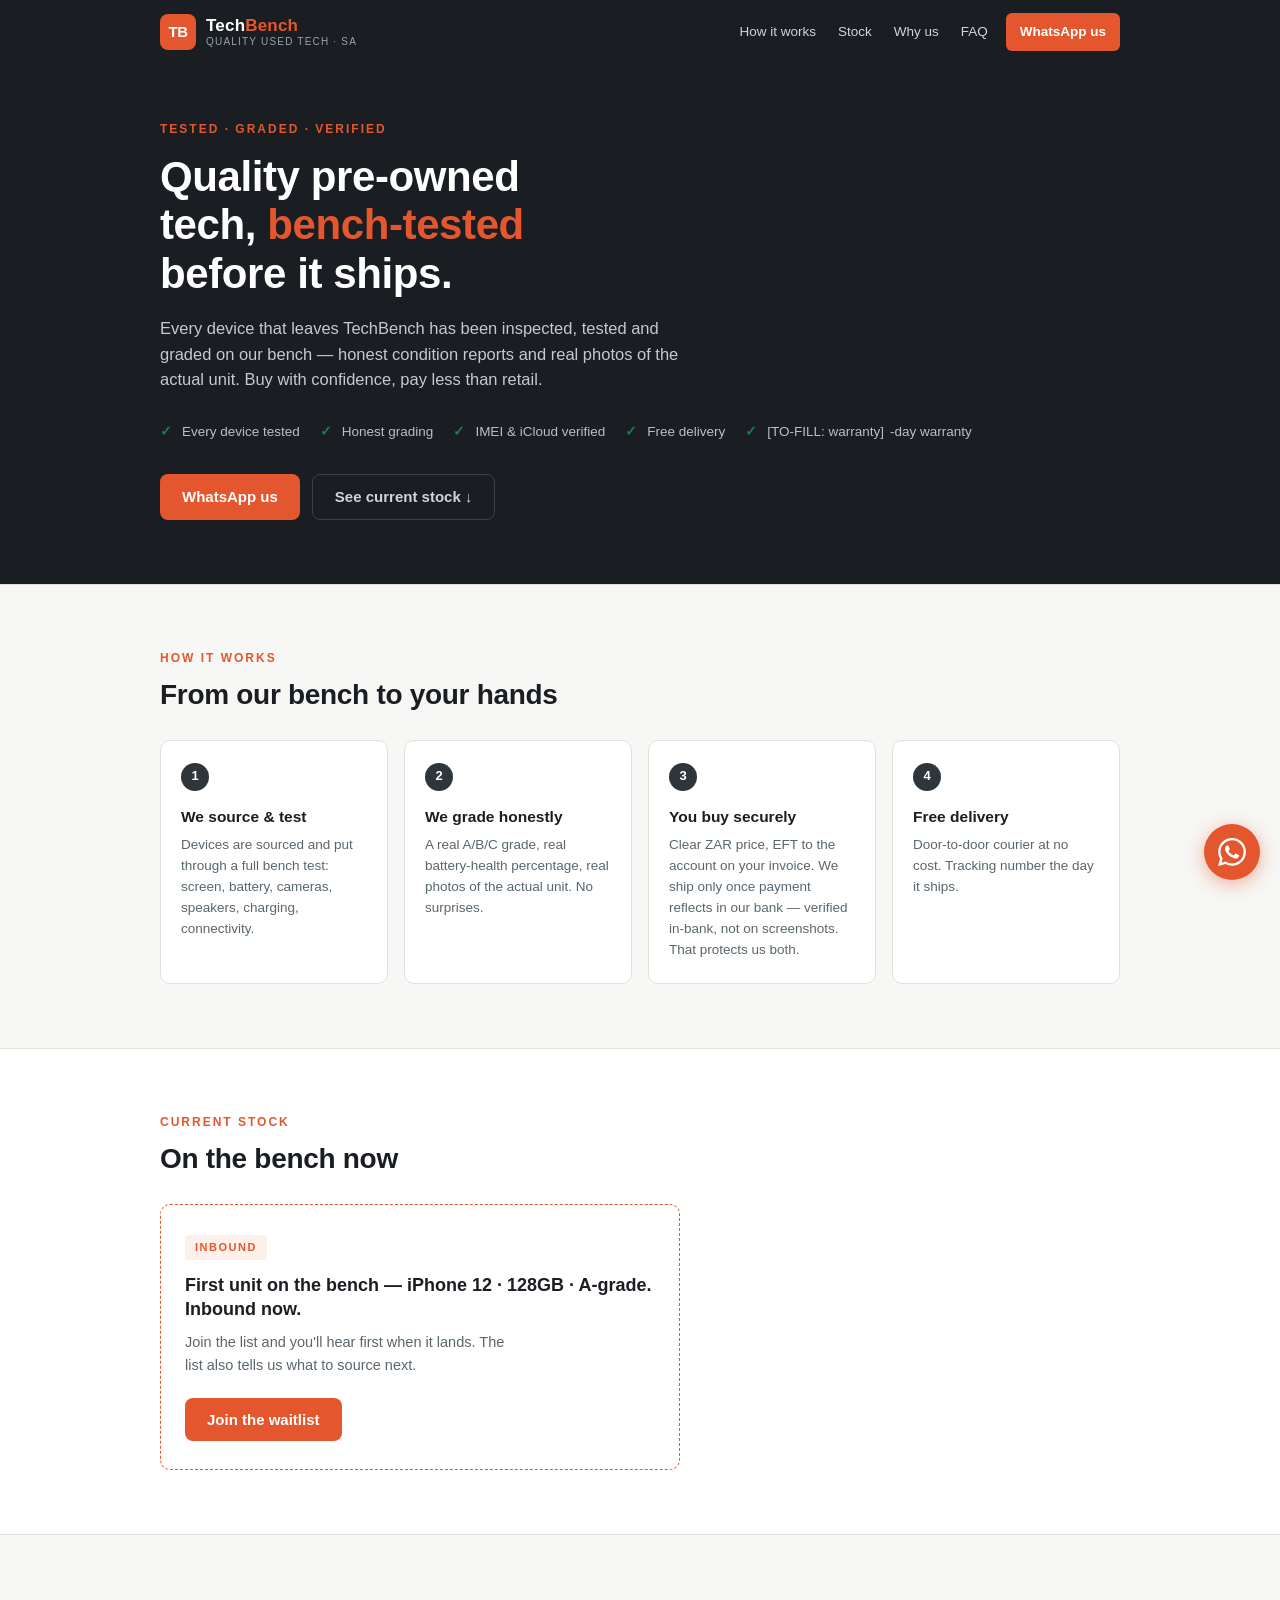
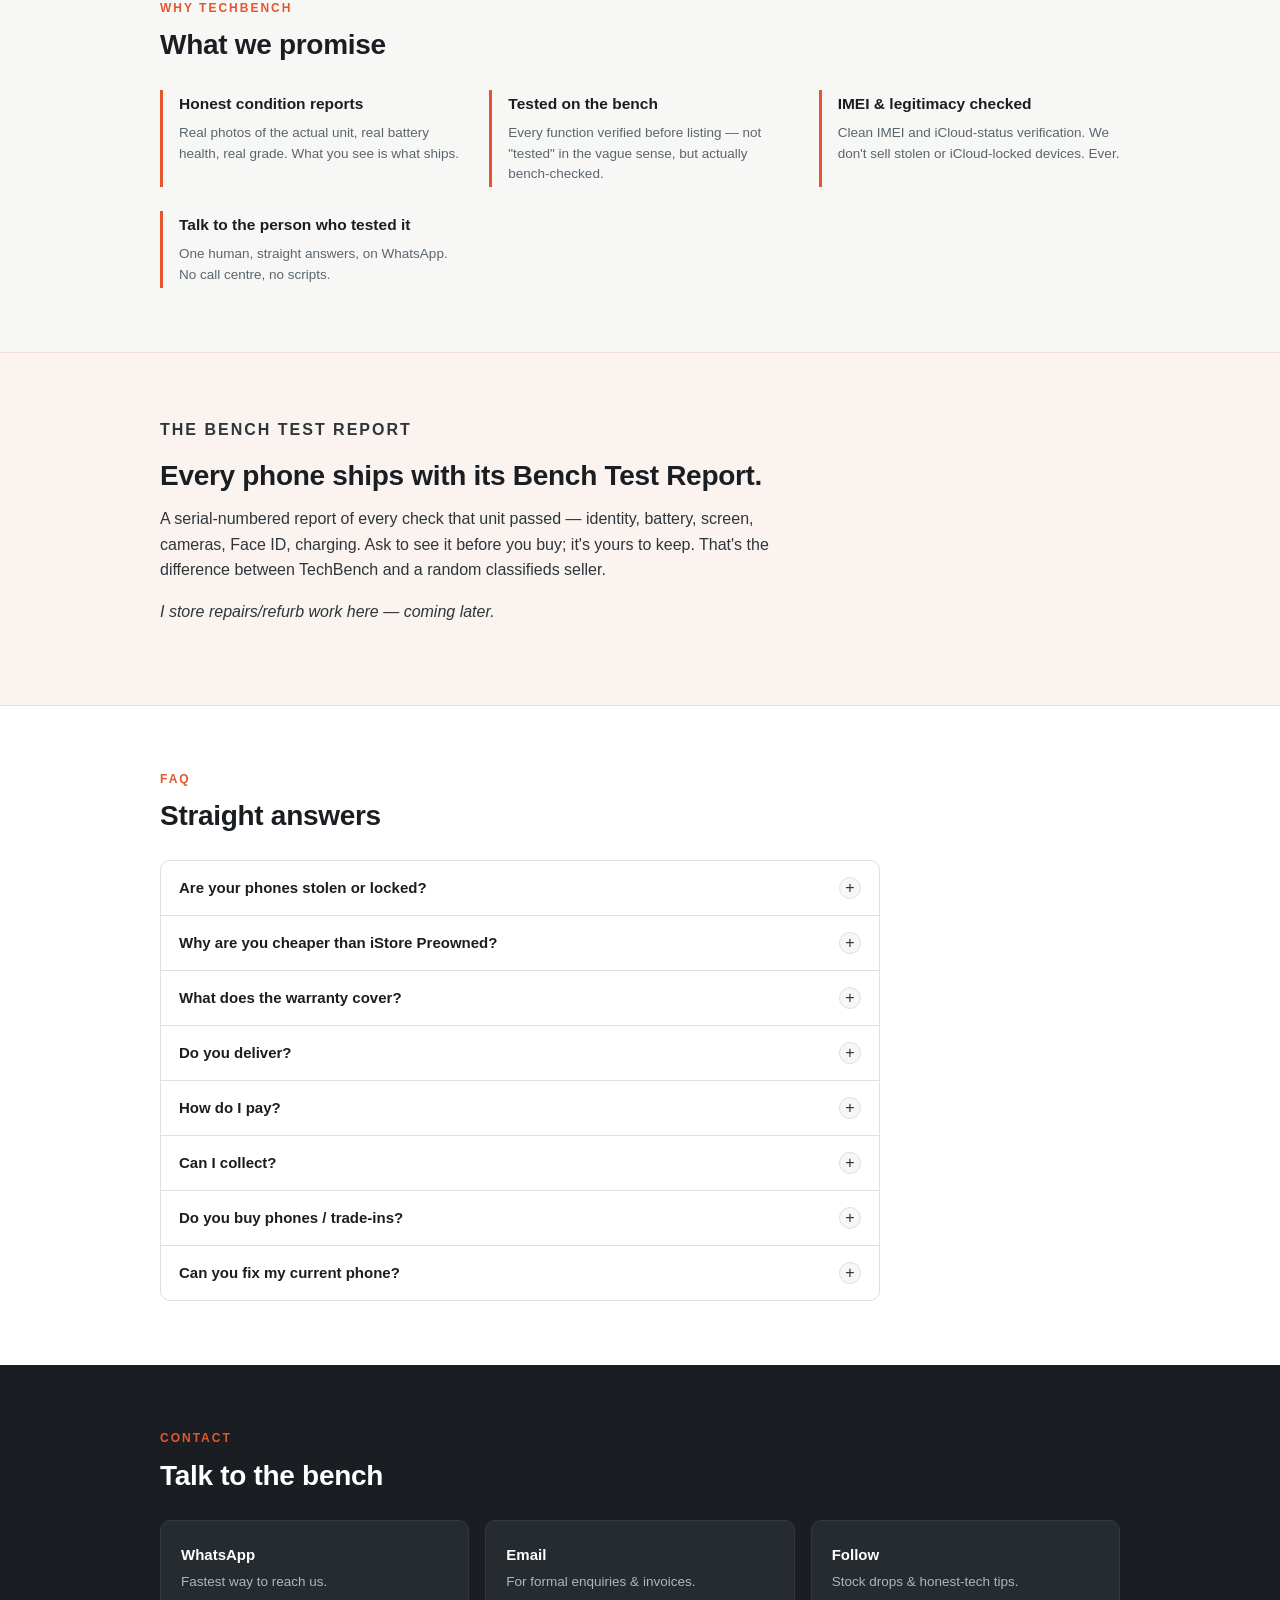
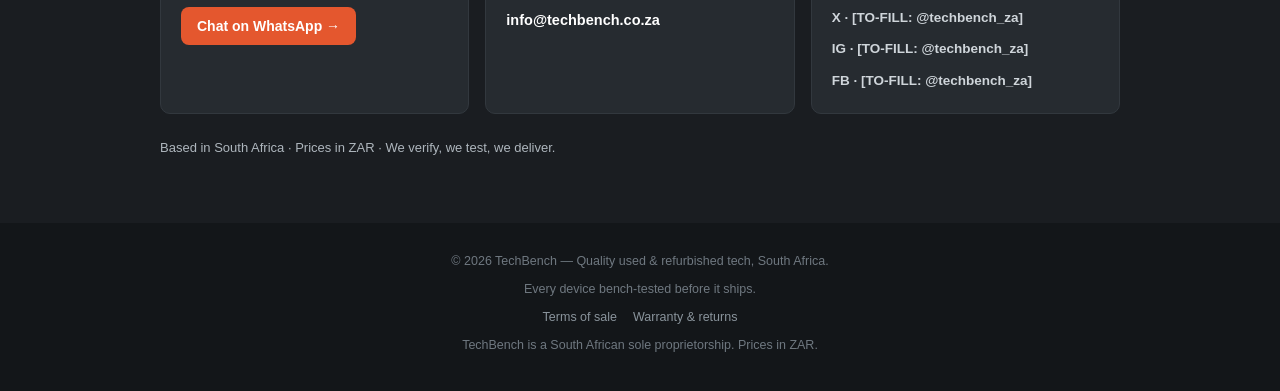
==== index.html @ 0d4fa2e6 "Supply-side source map: global research (eBay parts lots, Japan proxy, liquidation, SA local)" ====
<!DOCTYPE html>
<html lang="en-ZA">
<head>
<meta charset="UTF-8">
<meta name="viewport" content="width=device-width, initial-scale=1.0">
<title>TechBench — Quality used tech, bench-tested before it ships</title>
<meta name="description" content="TechBench sells quality pre-owned tech in South Africa. Every device is inspected, tested and graded on our bench — honest condition reports, real photos, free delivery, warranty.">
<meta name="theme-color" content="#1a1d21">

<!-- Open Graph -->
<meta property="og:type" content="website">
<meta property="og:title" content="TechBench — Quality used tech, bench-tested before it ships">
<meta property="og:description" content="Every device inspected, tested and graded on our bench. Honest condition reports, real photos, free delivery. South Africa · ZAR.">
<meta property="og:locale" content="en_ZA">
<meta property="og:site_name" content="TechBench">
<!-- Absolute og:url / og:image when domain is live — leave relative until then -->
<meta property="og:image" content="data:image/svg+xml,%3Csvg xmlns='http://www.w3.org/2000/svg' viewBox='0 0 128 128'%3E%3Crect width='128' height='128' rx='24' fill='%23e4572e'/%3E%3Ctext x='64' y='84' text-anchor='middle' font-family='system-ui,sans-serif' font-weight='800' font-size='64' fill='%23fff'%3ETB%3C/text%3E%3C/svg%3E">

<!-- Twitter -->
<meta name="twitter:card" content="summary">
<meta name="twitter:title" content="TechBench — Quality used tech, bench-tested before it ships">
<meta name="twitter:description" content="Every device inspected, tested and graded on our bench. Honest reports, real photos, free delivery. South Africa.">

<!-- Favicon: TB tile -->
<link rel="icon" href="data:image/svg+xml,%3Csvg xmlns='http://www.w3.org/2000/svg' viewBox='0 0 64 64'%3E%3Crect width='64' height='64' rx='12' fill='%23e4572e'/%3E%3Ctext x='32' y='42' text-anchor='middle' font-family='system-ui,sans-serif' font-weight='800' font-size='28' fill='%23fff'%3ETB%3C/text%3E%3C/svg%3E">

<script type="application/ld+json">
{
  "@context": "https://schema.org",
  "@type": "Store",
  "name": "TechBench",
  "description": "Quality used tech, bench-tested before it ships. South Africa.",
  "email": "info@techbench.co.za",
  "priceRange": "ZAR",
  "currenciesAccepted": "ZAR",
  "paymentAccepted": "EFT",
  "address": {
    "@type": "PostalAddress",
    "addressCountry": "ZA"
  },
  "areaServed": {
    "@type": "Country",
    "name": "South Africa"
  }
}
</script>

<style>
  :root {
    --ink: #1a1d21;
    --paper: #f7f7f5;
    --bench: #e4572e;
    --bench-dark: #c7441f;
    --steel: #2e353b;
    --steel-light: #5a666e;
    --line: #e2e0da;
    --ok: #1e7d46;
    --ink-deep: #131619;
    --surface: #ffffff;
    --header-h: 64px;
  }

  *, *::before, *::after { box-sizing: border-box; margin: 0; padding: 0; }

  html {
    scroll-behavior: smooth;
    scroll-padding-top: calc(var(--header-h) + 12px);
  }

  @media (prefers-reduced-motion: reduce) {
    html { scroll-behavior: auto; }
    *, *::before, *::after {
      animation-duration: 0.01ms !important;
      animation-iteration-count: 1 !important;
      transition-duration: 0.01ms !important;
    }
  }

  body {
    font-family: -apple-system, BlinkMacSystemFont, "Segoe UI", Roboto, Helvetica, Arial, sans-serif;
    background: var(--paper);
    color: var(--ink);
    line-height: 1.6;
    font-size: 16px;
    -webkit-font-smoothing: antialiased;
  }

  img { max-width: 100%; display: block; }
  a { color: var(--bench-dark); }
  a:hover { color: var(--bench); }
  :focus-visible {
    outline: 2px solid var(--bench);
    outline-offset: 3px;
  }

  .wrap {
    max-width: 1000px;
    margin: 0 auto;
    padding: 0 20px;
  }

  /* —— Header —— */
  .site-header {
    background: var(--ink);
    color: #fff;
    position: sticky;
    top: 0;
    z-index: 100;
    transition: box-shadow 0.2s ease;
  }
  .site-header.is-scrolled {
    box-shadow: 0 2px 16px rgba(0, 0, 0, 0.35);
  }
  .header-inner {
    display: flex;
    align-items: center;
    justify-content: space-between;
    min-height: var(--header-h);
    gap: 16px;
  }
  .brand {
    display: flex;
    align-items: center;
    gap: 10px;
    text-decoration: none;
    color: #fff;
    flex-shrink: 0;
  }
  .logo {
    width: 36px;
    height: 36px;
    border-radius: 8px;
    background: var(--bench);
    display: flex;
    align-items: center;
    justify-content: center;
    font-weight: 800;
    font-size: 15px;
    color: #fff;
    letter-spacing: -0.5px;
  }
  .brand-text {
    display: flex;
    flex-direction: column;
    line-height: 1.15;
  }
  .brand-name {
    font-size: 17px;
    font-weight: 700;
    letter-spacing: 0.2px;
  }
  .brand-name span { color: var(--bench); }
  .brand-tag {
    font-size: 10px;
    color: #9aa3ab;
    font-weight: 500;
    letter-spacing: 1.2px;
    text-transform: uppercase;
  }

  .nav {
    display: flex;
    align-items: center;
    gap: 6px;
  }
  .nav a {
    color: #cfd5da;
    text-decoration: none;
    font-size: 13.5px;
    font-weight: 500;
    padding: 6px 8px;
  }
  .nav a:hover { color: #fff; }
  .nav .nav-cta {
    background: var(--bench);
    color: #fff !important;
    padding: 8px 14px;
    border-radius: 6px;
    font-weight: 700;
    margin-left: 4px;
  }
  .nav .nav-cta:hover { background: var(--bench-dark); }

  .nav-toggle {
    display: none;
    background: transparent;
    border: 1px solid #3a4249;
    color: #fff;
    width: 40px;
    height: 40px;
    border-radius: 6px;
    cursor: pointer;
    align-items: center;
    justify-content: center;
  }
  .nav-toggle svg { width: 20px; height: 20px; }

  @media (max-width: 720px) {
    .nav-toggle { display: inline-flex; }
    .nav {
      display: none;
      position: absolute;
      top: 100%;
      left: 0;
      right: 0;
      background: var(--ink);
      flex-direction: column;
      align-items: stretch;
      padding: 8px 20px 16px;
      border-top: 1px solid #2a3036;
      gap: 2px;
      box-shadow: 0 12px 24px rgba(0,0,0,0.3);
    }
    .nav.is-open { display: flex; }
    .nav a {
      padding: 12px 10px;
      font-size: 15px;
      border-radius: 6px;
    }
    .nav .nav-cta {
      margin: 6px 0 0;
      text-align: center;
    }
    .brand-tag { display: none; }
  }

  /* —— Shared —— */
  .kicker {
    color: var(--bench);
    font-size: 12px;
    font-weight: 700;
    letter-spacing: 2px;
    text-transform: uppercase;
    margin-bottom: 10px;
  }
  .section-title {
    font-size: clamp(22px, 3.5vw, 28px);
    font-weight: 800;
    letter-spacing: -0.3px;
    line-height: 1.2;
    margin-bottom: 28px;
    color: var(--ink);
  }
  .band {
    padding: 64px 0;
    border-top: 1px solid var(--line);
  }
  .band--paper { background: var(--paper); }
  .band--white { background: var(--surface); }
  .band--ink { background: var(--ink); color: #fff; border-top: none; }
  .band--ink .section-title { color: #fff; }
  .band--tint {
    background: #faf3ef;
    border-top: 1px solid #f0ddd4;
  }

  .btn {
    display: inline-flex;
    align-items: center;
    justify-content: center;
    gap: 8px;
    background: var(--bench);
    color: #fff !important;
    font-weight: 700;
    font-size: 15px;
    padding: 12px 22px;
    border-radius: 8px;
    text-decoration: none;
    border: none;
    cursor: pointer;
    transition: background 0.15s ease;
    line-height: 1.3;
  }
  .btn:hover { background: var(--bench-dark); color: #fff !important; }
  .btn:focus-visible { outline-offset: 3px; }
  .btn--ghost {
    background: transparent;
    color: #cfd5da !important;
    border: 1px solid #3a4249;
    font-weight: 600;
  }
  .btn--ghost:hover {
    background: #262b30;
    color: #fff !important;
    border-color: #4a535c;
  }
  .btn--block { width: 100%; }

  .tick { color: var(--ok); font-weight: 700; margin-right: 4px; }

  /* —— Hero —— */
  .hero {
    background: var(--ink);
    color: #fff;
    padding: 56px 0 64px;
  }
  .hero .kicker { margin-bottom: 14px; }
  .hero h1 {
    font-size: clamp(26px, 5.5vw, 42px);
    font-weight: 800;
    line-height: 1.15;
    letter-spacing: -0.4px;
    max-width: 18ch;
  }
  .hero h1 .hl { color: var(--bench); }
  .hero-sub {
    margin-top: 18px;
    font-size: 16.5px;
    color: #c3cad0;
    max-width: 540px;
    line-height: 1.55;
  }
  .trust-strip {
    margin-top: 28px;
    display: flex;
    flex-wrap: wrap;
    gap: 10px 20px;
    font-size: 13.5px;
    color: #b8c0c7;
  }
  .trust-strip li {
    list-style: none;
    display: flex;
    align-items: center;
    gap: 6px;
  }
  .hero-ctas {
    margin-top: 32px;
    display: flex;
    flex-wrap: wrap;
    gap: 12px;
  }

  /* —— How it works —— */
  .steps {
    display: grid;
    grid-template-columns: repeat(auto-fit, minmax(200px, 1fr));
    gap: 16px;
  }
  .step {
    background: var(--surface);
    border: 1px solid var(--line);
    border-radius: 10px;
    padding: 22px 20px;
    transition: box-shadow 0.15s ease;
  }
  .step:hover { box-shadow: 0 4px 16px rgba(26, 29, 33, 0.06); }
  .step-num {
    width: 28px;
    height: 28px;
    border-radius: 50%;
    background: var(--steel);
    color: #fff;
    font-weight: 700;
    font-size: 13px;
    display: flex;
    align-items: center;
    justify-content: center;
    margin-bottom: 14px;
  }
  .step h3 {
    font-size: 15.5px;
    font-weight: 700;
    margin-bottom: 6px;
    color: var(--ink);
  }
  .step p {
    font-size: 13.5px;
    color: var(--steel-light);
    line-height: 1.55;
  }

  /* —— Stock / Bench Card —— */
  .stock-grid {
    display: grid;
    grid-template-columns: repeat(auto-fit, minmax(280px, 1fr));
    gap: 20px;
  }

  /* Bench Card — technician test-sheet look; duplicate this block to add stock */
  .bench-card {
    background: var(--surface);
    border: 1px solid var(--line);
    border-radius: 10px;
    overflow: hidden;
    transition: box-shadow 0.15s ease;
  }
  .bench-card:hover { box-shadow: 0 6px 20px rgba(26, 29, 33, 0.08); }
  .bench-card__sheet {
    padding: 20px 20px 18px;
  }
  .bench-card__top {
    display: flex;
    align-items: center;
    justify-content: space-between;
    gap: 10px;
    margin-bottom: 14px;
    padding-bottom: 12px;
    border-bottom: 1px dashed var(--line);
  }
  .bench-no {
    font-family: ui-monospace, "SF Mono", Menlo, Consolas, monospace;
    font-size: 12px;
    font-weight: 700;
    letter-spacing: 1px;
    color: var(--steel);
    text-transform: uppercase;
  }
  .grade-badge {
    display: inline-flex;
    align-items: center;
    gap: 4px;
    font-size: 11px;
    font-weight: 700;
    letter-spacing: 0.8px;
    text-transform: uppercase;
    color: var(--ok);
    background: #e8f5ee;
    border: 1px solid #c5e4d1;
    padding: 4px 8px;
    border-radius: 4px;
  }
  .bench-card__model {
    font-size: 18px;
    font-weight: 800;
    letter-spacing: -0.2px;
    margin-bottom: 14px;
    color: var(--ink);
  }
  .bench-checks {
    list-style: none;
    display: flex;
    flex-direction: column;
    gap: 6px;
    margin-bottom: 14px;
  }
  .bench-checks li {
    font-size: 13.5px;
    color: var(--steel);
    display: flex;
    align-items: flex-start;
    gap: 6px;
  }
  .bench-report {
    display: inline-block;
    font-size: 13.5px;
    font-weight: 600;
    color: var(--bench-dark);
    text-decoration: none;
    margin-bottom: 16px;
  }
  .bench-report:hover { color: var(--bench); }
  .bench-card__photo {
    aspect-ratio: 4 / 3;
    background: var(--paper);
    border: 1px dashed var(--line);
    border-radius: 6px;
    margin-bottom: 16px;
    display: flex;
    align-items: center;
    justify-content: center;
    color: var(--steel-light);
    font-size: 13px;
    text-align: center;
    padding: 16px;
  }
  .bench-card__photo img {
    width: 100%;
    height: 100%;
    object-fit: cover;
    border-radius: 6px;
  }
  .bench-card__footer {
    padding: 16px 20px 20px;
    border-top: 1px solid var(--line);
    background: #fafaf8;
  }
  .bench-price {
    font-size: 22px;
    font-weight: 800;
    letter-spacing: -0.3px;
    margin-bottom: 12px;
    color: var(--ink);
  }
  .bench-price small {
    display: block;
    font-size: 11px;
    font-weight: 500;
    color: var(--steel-light);
    margin-top: 2px;
    letter-spacing: 0;
  }

  /* Inbound / waitlist card */
  .inbound-card {
    background: var(--surface);
    border: 1px dashed var(--bench);
    border-radius: 10px;
    padding: 28px 24px;
    max-width: 520px;
  }
  .inbound-card .status {
    display: inline-block;
    font-size: 11px;
    font-weight: 700;
    letter-spacing: 1.5px;
    text-transform: uppercase;
    color: var(--bench);
    background: #fdf0eb;
    padding: 4px 10px;
    border-radius: 4px;
    margin-bottom: 14px;
  }
  .inbound-card h3 {
    font-size: 18px;
    font-weight: 800;
    margin-bottom: 10px;
    line-height: 1.3;
    color: var(--ink);
  }
  .inbound-card p {
    font-size: 14.5px;
    color: var(--steel-light);
    margin-bottom: 20px;
    max-width: 42ch;
  }

  /* —— Promises —— */
  .promises {
    display: grid;
    grid-template-columns: repeat(auto-fit, minmax(220px, 1fr));
    gap: 24px 28px;
  }
  .promise {
    border-left: 3px solid var(--bench);
    padding: 2px 0 2px 16px;
  }
  .promise h3 {
    font-size: 15.5px;
    font-weight: 700;
    margin-bottom: 6px;
    color: var(--ink);
  }
  .promise p {
    font-size: 13.5px;
    color: var(--steel-light);
    line-height: 1.55;
  }

  /* —— Differentiator —— */
  .diff-inner { max-width: 640px; }
  .diff-inner .section-title { margin-bottom: 14px; }
  .diff-inner > p {
    font-size: 16px;
    color: var(--steel);
    line-height: 1.6;
    margin-bottom: 16px;
  }
  .diff-note {
    font-size: 12.5px;
    color: var(--steel-light);
    font-style: italic;
  }

  /* —— FAQ —— */
  .faq-list {
    max-width: 720px;
    display: flex;
    flex-direction: column;
    gap: 0;
    border: 1px solid var(--line);
    border-radius: 10px;
    overflow: hidden;
    background: var(--surface);
  }
  .faq-item {
    border-bottom: 1px solid var(--line);
  }
  .faq-item:last-child { border-bottom: none; }
  .faq-q {
    width: 100%;
    display: flex;
    align-items: center;
    justify-content: space-between;
    gap: 16px;
    text-align: left;
    background: transparent;
    border: none;
    padding: 16px 18px;
    font-family: inherit;
    font-size: 15px;
    font-weight: 650;
    color: var(--ink);
    cursor: pointer;
    line-height: 1.35;
  }
  .faq-q:hover { background: #fafaf8; }
  .faq-q:focus-visible { outline-offset: -2px; }
  .faq-icon {
    flex-shrink: 0;
    width: 22px;
    height: 22px;
    border-radius: 50%;
    background: var(--paper);
    border: 1px solid var(--line);
    display: flex;
    align-items: center;
    justify-content: center;
    font-size: 16px;
    font-weight: 400;
    color: var(--steel);
    line-height: 1;
    transition: transform 0.15s ease, background 0.15s ease;
  }
  .faq-item.is-open .faq-icon {
    background: var(--bench);
    border-color: var(--bench);
    color: #fff;
    transform: rotate(45deg);
  }
  .faq-a {
    display: none;
    padding: 0 18px 16px;
    font-size: 14px;
    color: var(--steel-light);
    line-height: 1.55;
  }
  .faq-item.is-open .faq-a { display: block; }

  /* —— Contact —— */
  .ways {
    display: grid;
    grid-template-columns: repeat(auto-fit, minmax(220px, 1fr));
    gap: 16px;
  }
  .way {
    background: #262b30;
    border: 1px solid #32383e;
    border-radius: 10px;
    padding: 22px 20px;
    transition: box-shadow 0.15s ease;
  }
  .way:hover { box-shadow: 0 4px 16px rgba(0, 0, 0, 0.2); }
  .way h3 {
    font-size: 15px;
    font-weight: 700;
    margin-bottom: 4px;
    color: #fff;
  }
  .way p {
    font-size: 13.5px;
    color: #aeb6bd;
    margin-bottom: 14px;
  }
  .way .btn { font-size: 14px; padding: 10px 16px; }
  .way a.link-plain {
    color: #fff;
    font-weight: 600;
    text-decoration: none;
    font-size: 14.5px;
  }
  .way a.link-plain:hover { color: var(--bench); }
  .social-slots {
    display: flex;
    flex-wrap: wrap;
    gap: 10px 14px;
    font-size: 13.5px;
  }
  .social-slots a {
    color: #cfd5da;
    text-decoration: none;
    font-weight: 600;
  }
  .social-slots a:hover { color: var(--bench); }
  .contact-foot {
    margin-top: 24px;
    font-size: 13px;
    color: #aeb6bd;
  }

  /* —— Footer —— */
  .site-footer {
    background: var(--ink-deep);
    color: #6f7880;
    font-size: 12.5px;
    padding: 28px 0 36px;
    text-align: center;
  }
  .site-footer .wrap {
    display: flex;
    flex-direction: column;
    align-items: center;
    gap: 8px;
  }
  .footer-legal {
    display: flex;
    flex-wrap: wrap;
    justify-content: center;
    gap: 8px 16px;
  }
  .footer-legal a {
    color: #8a949c;
    text-decoration: none;
  }
  .footer-legal a:hover { color: #cfd5da; }

  /* —— Floating WhatsApp —— */
  .wa-float {
    position: fixed;
    bottom: 20px;
    right: 20px;
    z-index: 90;
    display: flex;
    align-items: center;
    gap: 10px;
  }
  .wa-float__tip {
    background: var(--ink);
    color: #fff;
    font-size: 13px;
    font-weight: 600;
    padding: 8px 12px;
    border-radius: 8px;
    white-space: nowrap;
    box-shadow: 0 4px 12px rgba(0,0,0,0.2);
    opacity: 0;
    transform: translateX(8px);
    pointer-events: none;
    transition: opacity 0.15s ease, transform 0.15s ease;
  }
  .wa-float:hover .wa-float__tip,
  .wa-float:focus-within .wa-float__tip {
    opacity: 1;
    transform: translateX(0);
  }
  .wa-float__btn {
    width: 56px;
    height: 56px;
    border-radius: 50%;
    background: var(--bench);
    color: #fff;
    display: flex;
    align-items: center;
    justify-content: center;
    text-decoration: none;
    box-shadow: 0 4px 18px rgba(228, 87, 46, 0.45);
    transition: background 0.15s ease, transform 0.15s ease;
  }
  .wa-float__btn:hover {
    background: var(--bench-dark);
    transform: scale(1.05);
    color: #fff;
  }
  .wa-float__btn svg { width: 28px; height: 28px; fill: currentColor; }

  @media (max-width: 360px) {
    .wrap { padding: 0 14px; }
    .hero { padding: 40px 0 48px; }
    .band { padding: 48px 0; }
    .wa-float__tip { display: none; }
  }
</style>
</head>
<body>

<!--
  CONFIG — replace the WhatsApp constant below (also listed in PLACEHOLDER REGISTER at EOF).
  International format, no + sign. Example: 27821234567
-->
<script>
  const WHATSAPP = "[TO-FILL: 27XXXXXXXXX]";
  const WARRANTY_DAYS = "[TO-FILL: warranty]";

  function waLink(message) {
    const num = WHATSAPP.replace(/[^0-9]/g, "");
    return "https://wa.me/" + num + "?text=" + encodeURIComponent(message);
  }

  function applyWhatsAppLinks() {
    document.querySelectorAll("[data-wa]").forEach(function (el) {
      const msg = el.getAttribute("data-wa") || "Hi TechBench!";
      el.setAttribute("href", waLink(msg));
      el.setAttribute("target", "_blank");
      el.setAttribute("rel", "noopener noreferrer");
    });
  }

  function applyWarrantySlots() {
    document.querySelectorAll("[data-warranty]").forEach(function (el) {
      el.textContent = WARRANTY_DAYS;
    });
  }

  document.addEventListener("DOMContentLoaded", function () {
    applyWhatsAppLinks();
    applyWarrantySlots();

    /* Sticky header shadow */
    const header = document.querySelector(".site-header");
    function onScroll() {
      header.classList.toggle("is-scrolled", window.scrollY > 8);
    }
    onScroll();
    window.addEventListener("scroll", onScroll, { passive: true });

    /* Mobile nav */
    const toggle = document.querySelector(".nav-toggle");
    const nav = document.querySelector(".nav");
    if (toggle && nav) {
      toggle.addEventListener("click", function () {
        const open = nav.classList.toggle("is-open");
        toggle.setAttribute("aria-expanded", open ? "true" : "false");
      });
      nav.querySelectorAll("a").forEach(function (a) {
        a.addEventListener("click", function () {
          nav.classList.remove("is-open");
          toggle.setAttribute("aria-expanded", "false");
        });
      });
    }

    /* FAQ accordion */
    document.querySelectorAll(".faq-q").forEach(function (btn) {
      btn.addEventListener("click", function () {
        const item = btn.closest(".faq-item");
        const wasOpen = item.classList.contains("is-open");
        document.querySelectorAll(".faq-item.is-open").forEach(function (open) {
          open.classList.remove("is-open");
          open.querySelector(".faq-q").setAttribute("aria-expanded", "false");
        });
        if (!wasOpen) {
          item.classList.add("is-open");
          btn.setAttribute("aria-expanded", "true");
        }
      });
    });
  });
</script>

<a class="skip-link" href="#main" style="position:absolute;left:-9999px;top:auto;width:1px;height:1px;overflow:hidden;">Skip to content</a>
<style>.skip-link:focus{position:fixed;left:12px;top:12px;z-index:200;width:auto;height:auto;overflow:visible;background:#fff;color:var(--ink);padding:10px 14px;border-radius:6px;font-weight:700;text-decoration:none;}</style>

<header class="site-header">
  <div class="wrap header-inner">
    <a class="brand" href="#top" aria-label="TechBench home">
      <div class="logo" aria-hidden="true">TB</div>
      <div class="brand-text">
        <span class="brand-name">Tech<span>Bench</span></span>
        <span class="brand-tag">Quality used tech · SA</span>
      </div>
    </a>

    <button class="nav-toggle" type="button" aria-label="Open menu" aria-expanded="false" aria-controls="site-nav">
      <svg viewBox="0 0 24 24" fill="none" stroke="currentColor" stroke-width="2" aria-hidden="true">
        <path d="M4 7h16M4 12h16M4 17h16"/>
      </svg>
    </button>

    <nav class="nav" id="site-nav" aria-label="Primary">
      <a href="#how">How it works</a>
      <a href="#stock">Stock</a>
      <a href="#why">Why us</a>
      <a href="#faq">FAQ</a>
      <a class="nav-cta" href="#" data-wa="Hi TechBench! I'm looking for a used iPhone.">WhatsApp us</a>
    </nav>
  </div>
</header>

<main id="main">

  <!-- ========== HERO ========== -->
  <section class="hero" id="top" aria-labelledby="hero-heading">
    <div class="wrap">
      <p class="kicker">Tested · Graded · Verified</p>
      <h1 id="hero-heading">Quality pre-owned tech, <span class="hl">bench-tested</span> before it ships.</h1>
      <p class="hero-sub">Every device that leaves TechBench has been inspected, tested and graded on our bench — honest condition reports and real photos of the actual unit. Buy with confidence, pay less than retail.</p>
      <ul class="trust-strip" aria-label="Trust points">
        <li><span class="tick" aria-hidden="true">✓</span> Every device tested</li>
        <li><span class="tick" aria-hidden="true">✓</span> Honest grading</li>
        <li><span class="tick" aria-hidden="true">✓</span> IMEI &amp; iCloud verified</li>
        <li><span class="tick" aria-hidden="true">✓</span> Free delivery</li>
        <li><span class="tick" aria-hidden="true">✓</span> <span data-warranty>[TO-FILL: warranty]</span>-day warranty</li>
      </ul>
      <div class="hero-ctas">
        <a class="btn" href="#" data-wa="Hi TechBench! I'm looking for a used iPhone.">WhatsApp us</a>
        <a class="btn btn--ghost" href="#stock">See current stock ↓</a>
      </div>
    </div>
  </section>

  <!-- ========== HOW IT WORKS ========== -->
  <section class="band band--paper" id="how" aria-labelledby="how-heading">
    <div class="wrap">
      <p class="kicker">How it works</p>
      <h2 class="section-title" id="how-heading">From our bench to your hands</h2>
      <div class="steps">
        <article class="step">
          <div class="step-num" aria-hidden="true">1</div>
          <h3>We source &amp; test</h3>
          <p>Devices are sourced and put through a full bench test: screen, battery, cameras, speakers, charging, connectivity.</p>
        </article>
        <article class="step">
          <div class="step-num" aria-hidden="true">2</div>
          <h3>We grade honestly</h3>
          <p>A real A/B/C grade, real battery-health percentage, real photos of the actual unit. No surprises.</p>
        </article>
        <article class="step">
          <div class="step-num" aria-hidden="true">3</div>
          <h3>You buy securely</h3>
          <p>Clear ZAR price, EFT to the account on your invoice. We ship only once payment reflects in our bank — verified in-bank, not on screenshots. That protects us both.</p>
        </article>
        <article class="step">
          <div class="step-num" aria-hidden="true">4</div>
          <h3>Free delivery</h3>
          <p>Door-to-door courier at no cost. Tracking number the day it ships.</p>
        </article>
      </div>
    </div>
  </section>

  <!-- ========== STOCK ========== -->
  <section class="band band--white" id="stock" aria-labelledby="stock-heading">
    <div class="wrap">
      <p class="kicker">Current stock</p>
      <h2 class="section-title" id="stock-heading">On the bench now</h2>

      <div class="stock-grid">
        <!--
          LIVE STATE (2026-09): no listed stock yet.
          First unit inbound — waitlist card below is what visitors see.
          When a unit is ready, duplicate the BENCH CARD TEMPLATE (commented
          below this grid) into this grid and remove or keep the inbound card.
        -->

        <!-- INBOUND / WAITLIST CARD (shows today) -->
        <article class="inbound-card">
          <span class="status">Inbound</span>
          <h3>First unit on the bench — iPhone 12 · 128GB · A-grade. Inbound now.</h3>
          <p>Join the list and you'll hear first when it lands. The list also tells us what to source next.</p>
          <a class="btn" href="#" data-wa="Hi TechBench — add me to the waitlist for the iPhone 12.">Join the waitlist</a>
        </article>
      </div>

      <!--
      ========== BENCH CARD TEMPLATE ==========
      Copy-paste this entire <article class="bench-card">…</article> block
      into .stock-grid above for each new unit. Replace every [TO-FILL] and
      the SAMPLE price comment. Owner replaces R5,299 per unit.

      <article class="bench-card">
        <div class="bench-card__sheet">
          <div class="bench-card__top">
            <span class="bench-no">Bench No. TB-001</span>
            <span class="grade-badge"><span aria-hidden="true">✓</span> A-Grade</span>
          </div>
          <div class="bench-card__photo">
            [TO-FILL: real photos]
            <!- - When ready: <img src="photos/tb-001-front.jpg" alt="iPhone 12 128GB — actual unit TB-001"> - ->
          </div>
          <p class="bench-card__model">iPhone 12 · 128GB</p>
          <ul class="bench-checks">
            <li><span class="tick" aria-hidden="true">✓</span> IMEI clean</li>
            <li><span class="tick" aria-hidden="true">✓</span> iCloud unlocked</li>
            <li><span class="tick" aria-hidden="true">✓</span> Battery health 90%</li>
            <li><span class="tick" aria-hidden="true">✓</span> Full bench test passed</li>
          </ul>
          <a class="bench-report" href="[TO-FILL: sample Bench Test Report link]">Full Bench Test Report →</a>
        </div>
        <div class="bench-card__footer">
          <!- - SAMPLE price — owner replaces this per unit - ->
          <p class="bench-price">R5,299 <small>[TO-FILL: real price on each Bench Card]</small></p>
          <a class="btn btn--block" href="#"
             data-wa="Hi TechBench! I'd like to reserve Bench No. TB-001 (iPhone 12, 128GB) for R5,299.">
            Reserve on WhatsApp
          </a>
        </div>
      </article>
      ========== END BENCH CARD TEMPLATE ==========
      -->
    </div>
  </section>

  <!-- ========== WHY TECHBENCH ========== -->
  <section class="band band--paper" id="why" aria-labelledby="why-heading">
    <div class="wrap">
      <p class="kicker">Why TechBench</p>
      <h2 class="section-title" id="why-heading">What we promise</h2>
      <div class="promises">
        <article class="promise">
          <h3>Honest condition reports</h3>
          <p>Real photos of the actual unit, real battery health, real grade. What you see is what ships.</p>
        </article>
        <article class="promise">
          <h3>Tested on the bench</h3>
          <p>Every function verified before listing — not "tested" in the vague sense, but actually bench-checked.</p>
        </article>
        <article class="promise">
          <h3>IMEI &amp; legitimacy checked</h3>
          <p>Clean IMEI and iCloud-status verification. We don't sell stolen or iCloud-locked devices. Ever.</p>
        </article>
        <article class="promise">
          <h3>Talk to the person who tested it</h3>
          <p>One human, straight answers, on WhatsApp. No call centre, no scripts.</p>
        </article>
      </div>
    </div>
  </section>

  <!-- ========== DIFFERENTIATOR ========== -->
  <section class="band band--tint" id="report" aria-labelledby="report-heading">
    <div class="wrap">
      <div class="diff-inner">
        <p class="kicker">The Bench Test Report</p>
        <h2 class="section-title" id="report-heading">Every phone ships with its Bench Test Report.</h2>
        <p>A serial-numbered report of every check that unit passed — identity, battery, screen, cameras, Face ID, charging. Ask to see it before you buy; it's yours to keep. That's the difference between TechBench and a random classifieds seller.</p>
        <p class="diff-note">I store repairs/refurb work here — coming later.</p>
      </div>
    </div>
  </section>

  <!-- ========== FAQ ========== -->
  <section class="band band--white" id="faq" aria-labelledby="faq-heading">
    <div class="wrap">
      <p class="kicker">FAQ</p>
      <h2 class="section-title" id="faq-heading">Straight answers</h2>
      <div class="faq-list" role="list">

        <div class="faq-item" role="listitem">
          <button class="faq-q" type="button" aria-expanded="false" id="faq-q1" aria-controls="faq-a1">
            Are your phones stolen or locked?
            <span class="faq-icon" aria-hidden="true">+</span>
          </button>
          <div class="faq-a" id="faq-a1" role="region" aria-labelledby="faq-q1">
            No. Every device passes an IMEI blacklist check and an iCloud/activation-lock check before listing. We don't sell locked or blacklisted devices — ever.
          </div>
        </div>

        <div class="faq-item" role="listitem">
          <button class="faq-q" type="button" aria-expanded="false" id="faq-q2" aria-controls="faq-a2">
            Why are you cheaper than iStore Preowned?
            <span class="faq-icon" aria-hidden="true">+</span>
          </button>
          <div class="faq-a" id="faq-a2" role="region" aria-labelledby="faq-q2">
            iStore sells warranty + a brand name. We sell bench-test proof + a warranty + direct communication with the person who tested your device. No storefront, no staff — that's where your saving comes from.
          </div>
        </div>

        <div class="faq-item" role="listitem">
          <button class="faq-q" type="button" aria-expanded="false" id="faq-q3" aria-controls="faq-a3">
            What does the warranty cover?
            <span class="faq-icon" aria-hidden="true">+</span>
          </button>
          <div class="faq-a" id="faq-a3" role="region" aria-labelledby="faq-q3">
            <span data-warranty>[TO-FILL: warranty]</span>-day warranty against functional defects from delivery. It excludes physical damage, liquid damage, and battery wear. The full policy is written down and sent on request — not made up on the day.
          </div>
        </div>

        <div class="faq-item" role="listitem">
          <button class="faq-q" type="button" aria-expanded="false" id="faq-q4" aria-controls="faq-a4">
            Do you deliver?
            <span class="faq-icon" aria-hidden="true">+</span>
          </button>
          <div class="faq-a" id="faq-a4" role="region" aria-labelledby="faq-q4">
            Yes — free door-to-door via Paxi/Courier Guy. Tracking number the day it ships.
          </div>
        </div>

        <div class="faq-item" role="listitem">
          <button class="faq-q" type="button" aria-expanded="false" id="faq-q5" aria-controls="faq-a5">
            How do I pay?
            <span class="faq-icon" aria-hidden="true">+</span>
          </button>
          <div class="faq-a" id="faq-a5" role="region" aria-labelledby="faq-q5">
            EFT to the account on your invoice. We ship once payment reflects in our bank — verified in-bank, not on screenshots. That protects us both.
          </div>
        </div>

        <div class="faq-item" role="listitem">
          <button class="faq-q" type="button" aria-expanded="false" id="faq-q6" aria-controls="faq-a6">
            Can I collect?
            <span class="faq-icon" aria-hidden="true">+</span>
          </button>
          <div class="faq-a" id="faq-a6" role="region" aria-labelledby="faq-q6">
            Yes, in [TO-FILL: city/area] — safe public meetup. The price may drop slightly if collection saves delivery.
          </div>
        </div>

        <div class="faq-item" role="listitem">
          <button class="faq-q" type="button" aria-expanded="false" id="faq-q7" aria-controls="faq-a7">
            Do you buy phones / trade-ins?
            <span class="faq-icon" aria-hidden="true">+</span>
          </button>
          <div class="faq-a" id="faq-a7" role="region" aria-labelledby="faq-q7">
            Not yet — coming soon. <!-- Owner flips this answer when Phase 2 launches. -->
          </div>
        </div>

        <div class="faq-item" role="listitem">
          <button class="faq-q" type="button" aria-expanded="false" id="faq-q8" aria-controls="faq-a8">
            Can you fix my current phone?
            <span class="faq-icon" aria-hidden="true">+</span>
          </button>
          <div class="faq-a" id="faq-a8" role="region" aria-labelledby="faq-q8">
            Not yet — we sell bench-tested devices for now. Watch this space.
            <!-- Owner replaces with repair menu when Phase 2 launches. -->
          </div>
        </div>

      </div>
    </div>
  </section>

  <!-- ========== CONTACT ========== -->
  <section class="band band--ink" id="contact" aria-labelledby="contact-heading">
    <div class="wrap">
      <p class="kicker">Contact</p>
      <h2 class="section-title" id="contact-heading">Talk to the bench</h2>
      <div class="ways">
        <article class="way">
          <h3>WhatsApp</h3>
          <p>Fastest way to reach us.</p>
          <a class="btn" href="#" data-wa="Hi TechBench! I'm looking for a used iPhone.">Chat on WhatsApp →</a>
        </article>
        <article class="way">
          <h3>Email</h3>
          <p>For formal enquiries &amp; invoices.</p>
          <a class="link-plain" href="mailto:info@techbench.co.za">info@techbench.co.za</a>
        </article>
        <article class="way">
          <h3>Follow</h3>
          <p>Stock drops &amp; honest-tech tips.</p>
          <div class="social-slots">
            <!-- [TO-FILL: social handle] — leave one link slot per platform -->
            <a href="#">X · [TO-FILL: @techbench_za]</a>
            <a href="#">IG · [TO-FILL: @techbench_za]</a>
            <a href="#">FB · [TO-FILL: @techbench_za]</a>
          </div>
        </article>
      </div>
      <p class="contact-foot">Based in South Africa · Prices in ZAR · We verify, we test, we deliver.</p>
    </div>
  </section>

</main>

<footer class="site-footer">
  <div class="wrap">
    <span>© 2026 TechBench — Quality used &amp; refurbished tech, South Africa.</span>
    <span>Every device bench-tested before it ships.</span>
    <div class="footer-legal">
      <!-- [TO-FILL: terms/warranty links] -->
      <a href="[TO-FILL: terms/warranty links]">Terms of sale</a>
      <a href="[TO-FILL: terms/warranty links]">Warranty &amp; returns</a>
    </div>
    <span>TechBench is a South African sole proprietorship. Prices in ZAR.</span>
  </div>
</footer>

<!-- Floating WhatsApp -->
<div class="wa-float">
  <span class="wa-float__tip" id="wa-tip">Chat with the bench</span>
  <a class="wa-float__btn"
     href="#"
     data-wa="Hi TechBench! I'm looking for a used iPhone."
     aria-label="Chat with the bench on WhatsApp"
     aria-describedby="wa-tip">
    <svg viewBox="0 0 24 24" aria-hidden="true">
      <path d="M17.472 14.382c-.297-.149-1.758-.867-2.03-.967-.273-.099-.471-.148-.67.15-.197.297-.767.966-.94 1.164-.173.199-.347.223-.644.075-.297-.150-1.255-.463-2.39-1.475-.883-.788-1.48-1.761-1.653-2.059-.173-.297-.018-.458.13-.606.134-.133.298-.347.446-.52.149-.174.198-.298.298-.497.099-.198.05-.371-.025-.52-.075-.149-.669-1.612-.916-2.207-.242-.579-.487-.5-.669-.51-.173-.008-.371-.01-.57-.01-.198 0-.52.074-.792.372-.272.297-1.04 1.016-1.04 2.479 0 1.462 1.065 2.875 1.213 3.074.149.198 2.096 3.2 5.077 4.487.709.306 1.262.489 1.694.625.712.227 1.36.195 1.871.118.571-.085 1.758-.719 2.006-1.413.248-.694.248-1.289.173-1.413-.074-.124-.272-.198-.57-.347m-5.421 7.403h-.004a9.87 9.87 0 01-5.031-1.378l-.361-.214-3.741.982.998-3.648-.235-.374a9.86 9.86 0 01-1.51-5.26c.001-5.45 4.436-9.884 9.888-9.884 2.64 0 5.122 1.03 6.988 2.898a9.825 9.825 0 012.893 6.994c-.003 5.45-4.435 9.884-9.885 9.884m8.413-18.297A11.815 11.815 0 0012.05 0C5.495 0 .16 5.335.157 11.892c0 2.096.547 4.142 1.588 5.945L.057 24l6.305-1.654a11.882 11.882 0 005.683 1.448h.005c6.554 0 11.89-5.335 11.893-11.893a11.821 11.821 0 00-3.48-8.413z"/>
    </svg>
  </a>
</div>

<!--
══════════════════════════════════════════════════════════════════════════════
 PLACEHOLDER REGISTER — replace every token before go-live
══════════════════════════════════════════════════════════════════════════════
 [TO-FILL: WhatsApp number]          → const WHATSAPP at top of <script>
 [TO-FILL: warranty days]            → const WARRANTY_DAYS + trust strip + FAQ
 [TO-FILL: city/area]                → FAQ "Can I collect?"
 [TO-FILL: social handle]            → Contact Follow cards (X / IG / FB)
 [TO-FILL: sample Bench Test Report link] → Bench Card template report href
 [TO-FILL: terms/warranty links]     → Footer legal links
 [TO-FILL: real price on each Bench Card] → Bench Card template price line
 [TO-FILL: real photos]              → Bench Card photo slot
══════════════════════════════════════════════════════════════════════════════
 SELF-CHECK (2026-09-05 build)
 ✓ Every CTA deep-links to WhatsApp via data-wa + waLink(), or mailto where stated
 ✓ Zero invented stock/testimonials/prices shown live — inbound waitlist only;
   sample Bench Card lives in an HTML comment template
 ✓ Orange used as accent only (logo, CTAs, kickers, status); body text is ink/steel
 ✓ Layout holds at 360px; sticky header slim; mobile nav collapses
 ✓ All [TO-FILL] tokens present; collected in this comment block
══════════════════════════════════════════════════════════════════════════════
-->

</body>
</html>
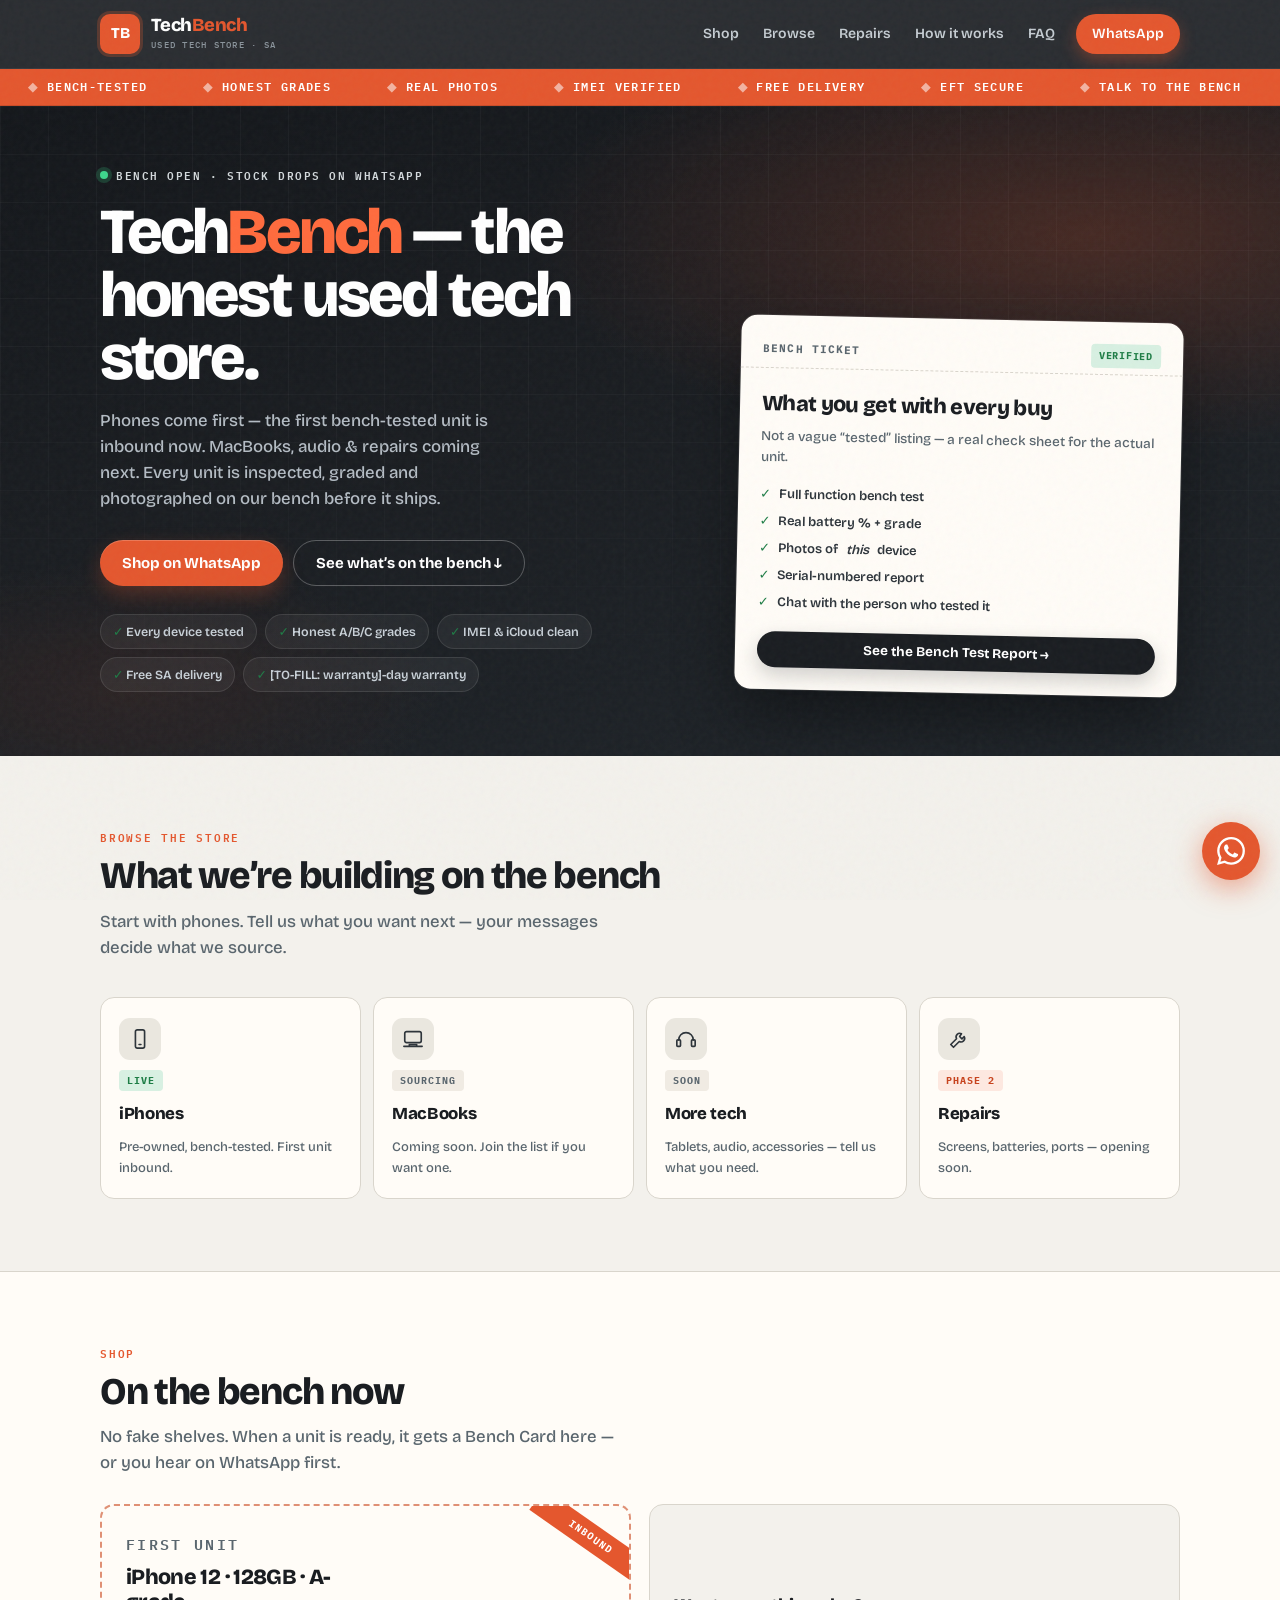
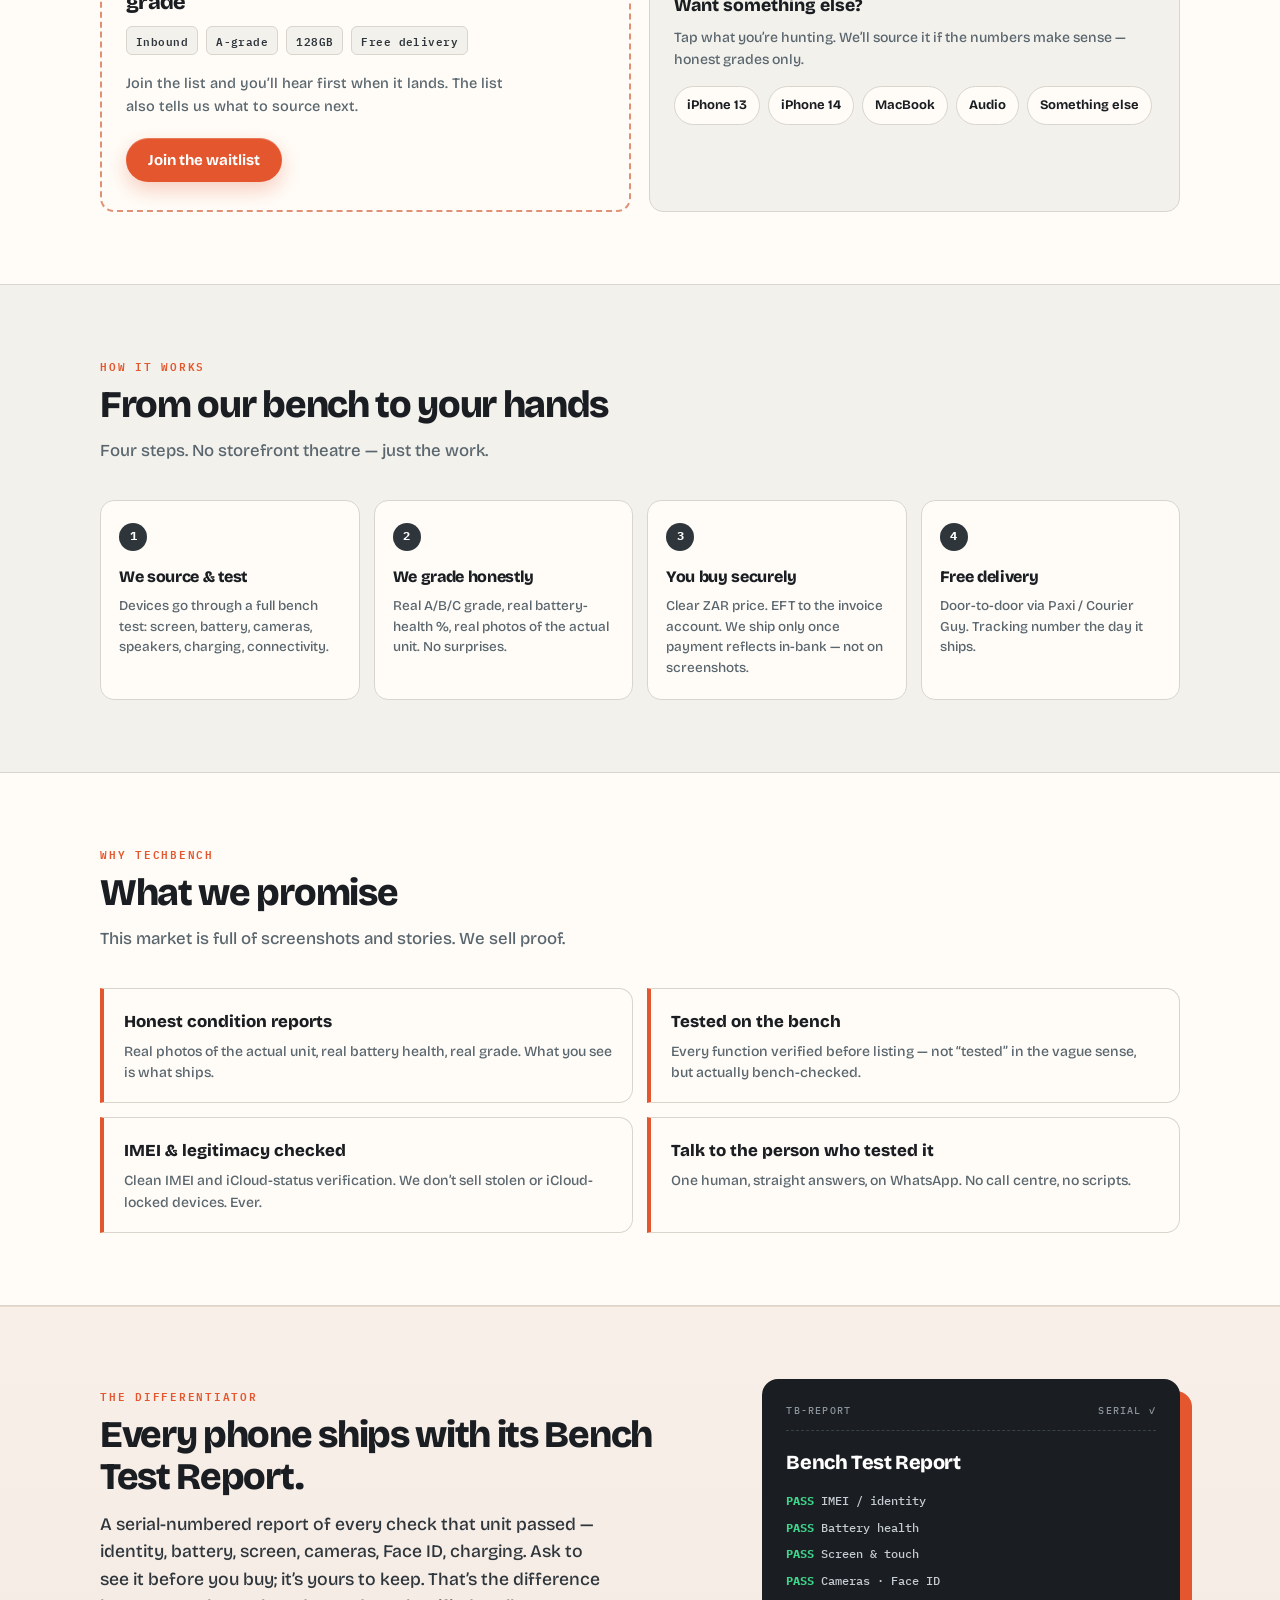
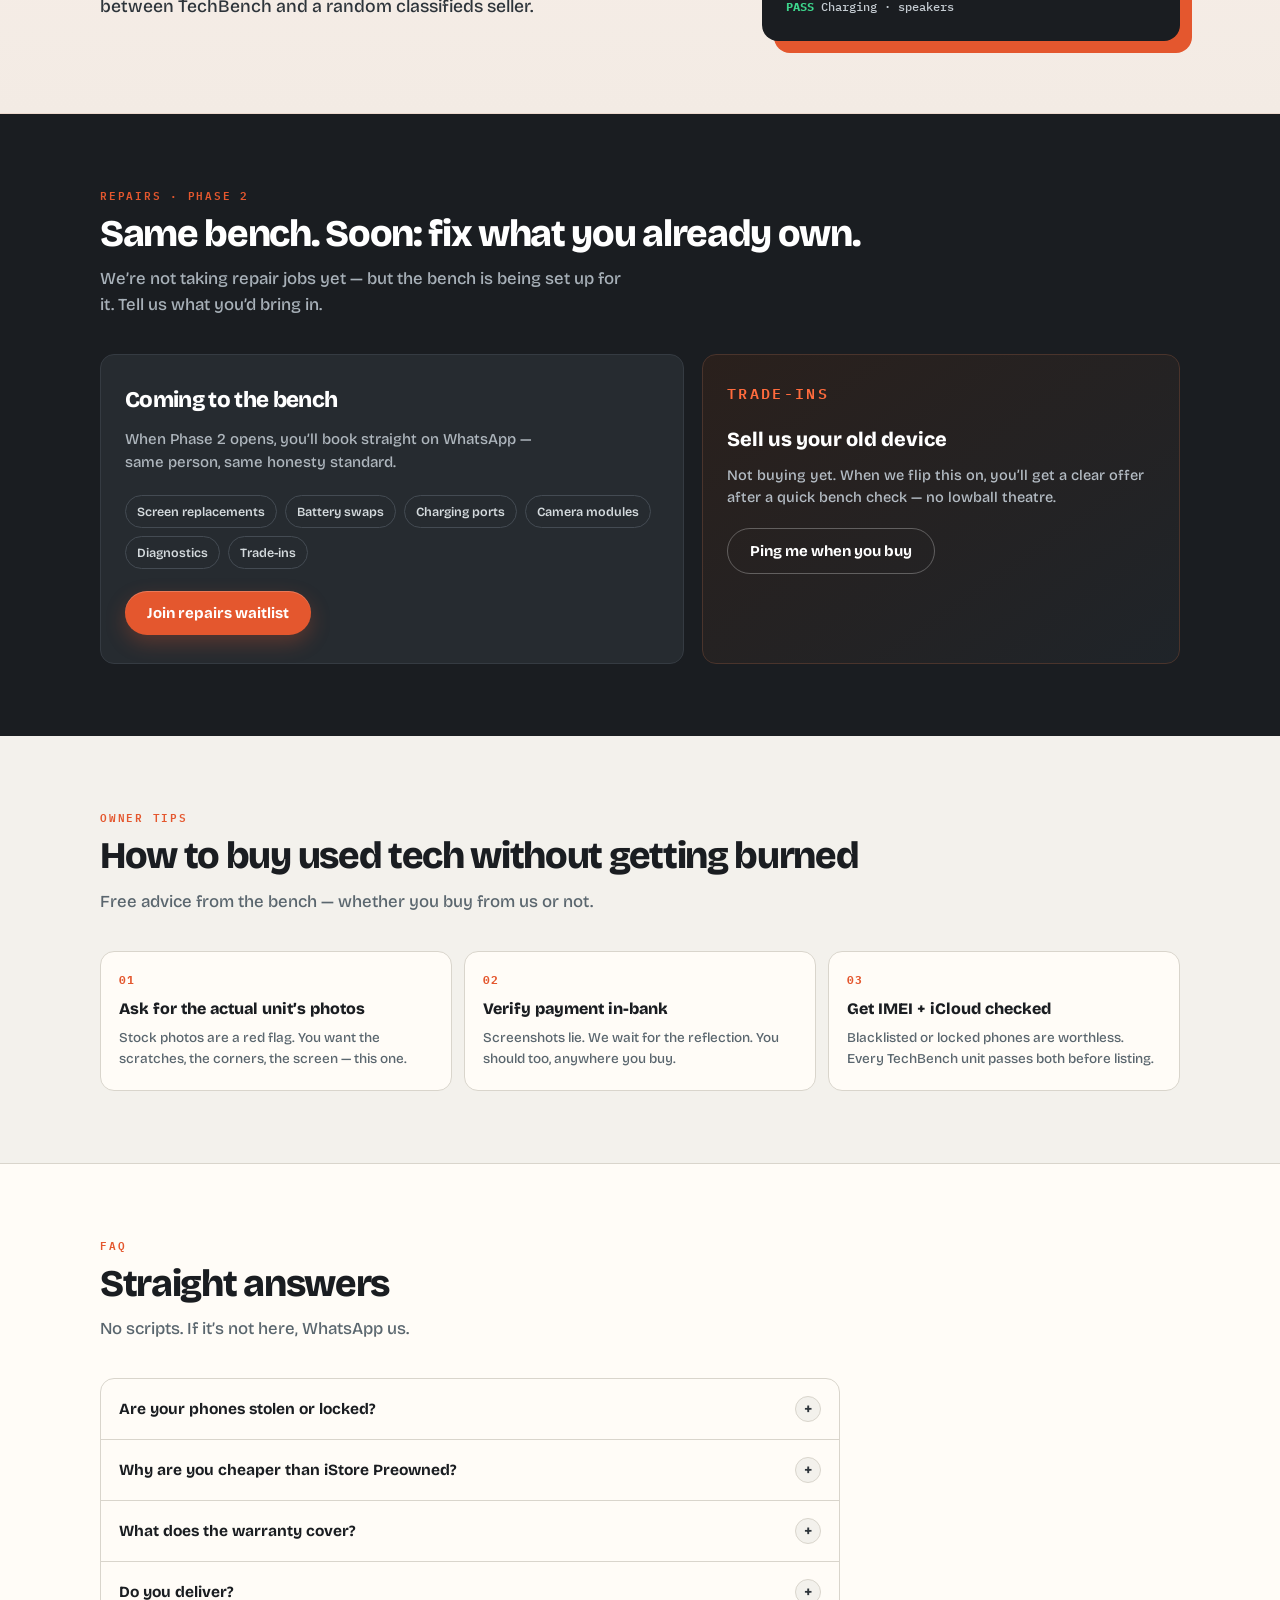
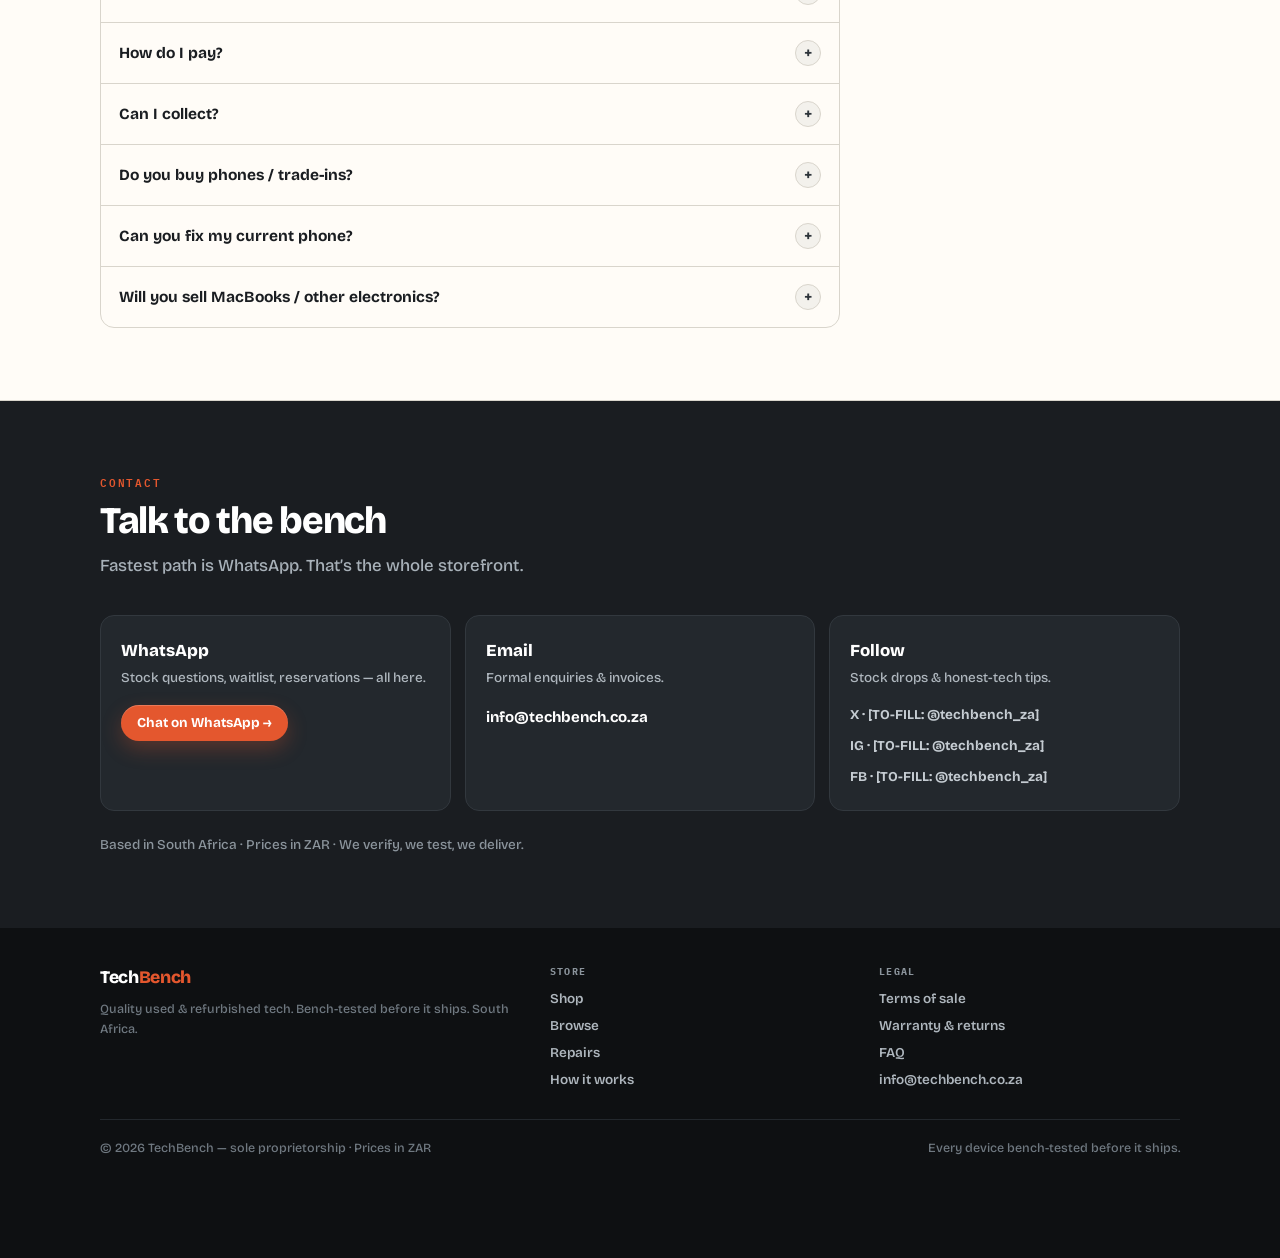
==== commit 08dc0dbc: "Copy truth fixes: hero no longer claims shelf stock, drop garbled diff-note; prompt gains stock-trut" ====
--- a/index.html
+++ b/index.html
@@ -3,26 +3,26 @@
 <head>
 <meta charset="UTF-8">
 <meta name="viewport" content="width=device-width, initial-scale=1.0">
-<title>TechBench — Quality used tech, bench-tested before it ships</title>
-<meta name="description" content="TechBench sells quality pre-owned tech in South Africa. Every device is inspected, tested and graded on our bench — honest condition reports, real photos, free delivery, warranty.">
+<title>TechBench — Used tech store · Bench-tested · South Africa</title>
+<meta name="description" content="South Africa's honest used-tech store. Bench-tested iPhones now, MacBooks &amp; more coming, repairs on the way. Real grades, real photos, free delivery, WhatsApp.">
 <meta name="theme-color" content="#1a1d21">
 
-<!-- Open Graph -->
 <meta property="og:type" content="website">
-<meta property="og:title" content="TechBench — Quality used tech, bench-tested before it ships">
-<meta property="og:description" content="Every device inspected, tested and graded on our bench. Honest condition reports, real photos, free delivery. South Africa · ZAR.">
+<meta property="og:title" content="TechBench — Used tech, bench-tested">
+<meta property="og:description" content="Walk up to the bench. Honest grades, real photos, free SA delivery. iPhones now — more tech &amp; repairs coming.">
 <meta property="og:locale" content="en_ZA">
 <meta property="og:site_name" content="TechBench">
-<!-- Absolute og:url / og:image when domain is live — leave relative until then -->
-<meta property="og:image" content="data:image/svg+xml,%3Csvg xmlns='http://www.w3.org/2000/svg' viewBox='0 0 128 128'%3E%3Crect width='128' height='128' rx='24' fill='%23e4572e'/%3E%3Ctext x='64' y='84' text-anchor='middle' font-family='system-ui,sans-serif' font-weight='800' font-size='64' fill='%23fff'%3ETB%3C/text%3E%3C/svg%3E">
-
-<!-- Twitter -->
+<meta property="og:image" content="data:image/svg+xml,%3Csvg xmlns='http://www.w3.org/2000/svg' viewBox='0 0 128 128'%3E%3Crect width='128' height='128' rx='24' fill='%23e4572e'/%3E%3Ctext x='64' y='86' text-anchor='middle' font-family='system-ui,sans-serif' font-weight='800' font-size='56' fill='%23fff'%3ETB%3C/text%3E%3C/svg%3E">
+
 <meta name="twitter:card" content="summary">
-<meta name="twitter:title" content="TechBench — Quality used tech, bench-tested before it ships">
-<meta name="twitter:description" content="Every device inspected, tested and graded on our bench. Honest reports, real photos, free delivery. South Africa.">
-
-<!-- Favicon: TB tile -->
+<meta name="twitter:title" content="TechBench — Used tech, bench-tested">
+<meta name="twitter:description" content="Honest used tech store in SA. Bench-tested before it ships.">
+
 <link rel="icon" href="data:image/svg+xml,%3Csvg xmlns='http://www.w3.org/2000/svg' viewBox='0 0 64 64'%3E%3Crect width='64' height='64' rx='12' fill='%23e4572e'/%3E%3Ctext x='32' y='42' text-anchor='middle' font-family='system-ui,sans-serif' font-weight='800' font-size='28' fill='%23fff'%3ETB%3C/text%3E%3C/svg%3E">
+
+<link rel="preconnect" href="https://fonts.googleapis.com">
+<link rel="preconnect" href="https://fonts.gstatic.com" crossorigin>
+<link href="https://fonts.googleapis.com/css2?family=Bricolage+Grotesque:opsz,wght@12..96,500;12..96,700;12..96,800&family=IBM+Plex+Mono:wght@500;600;700&display=swap" rel="stylesheet">
 
 <script type="application/ld+json">
 {
@@ -34,739 +34,569 @@
   "priceRange": "ZAR",
   "currenciesAccepted": "ZAR",
   "paymentAccepted": "EFT",
-  "address": {
-    "@type": "PostalAddress",
-    "addressCountry": "ZA"
-  },
-  "areaServed": {
-    "@type": "Country",
-    "name": "South Africa"
-  }
+  "address": { "@type": "PostalAddress", "addressCountry": "ZA" },
+  "areaServed": { "@type": "Country", "name": "South Africa" }
 }
 </script>
 
 <style>
   :root {
     --ink: #1a1d21;
-    --paper: #f7f7f5;
+    --ink-deep: #0e1012;
+    --paper: #f3f1ec;
+    --paper-2: #eae7df;
+    --chalk: #fffcf7;
     --bench: #e4572e;
     --bench-dark: #c7441f;
+    --bench-glow: #ff6b3d;
     --steel: #2e353b;
     --steel-light: #5a666e;
-    --line: #e2e0da;
+    --line: #d9d5cc;
     --ok: #1e7d46;
-    --ink-deep: #131619;
-    --surface: #ffffff;
-    --header-h: 64px;
+    --ok-soft: #d8f0e2;
+    --header-h: 68px;
+    --radius: 14px;
+    --font: "Bricolage Grotesque", system-ui, sans-serif;
+    --mono: "IBM Plex Mono", ui-monospace, monospace;
   }
 
   *, *::before, *::after { box-sizing: border-box; margin: 0; padding: 0; }
 
   html {
     scroll-behavior: smooth;
-    scroll-padding-top: calc(var(--header-h) + 12px);
+    scroll-padding-top: calc(var(--header-h) + 16px);
   }
 
   @media (prefers-reduced-motion: reduce) {
     html { scroll-behavior: auto; }
     *, *::before, *::after {
-      animation-duration: 0.01ms !important;
-      animation-iteration-count: 1 !important;
-      transition-duration: 0.01ms !important;
+      animation: none !important;
+      transition: none !important;
     }
   }
 
   body {
-    font-family: -apple-system, BlinkMacSystemFont, "Segoe UI", Roboto, Helvetica, Arial, sans-serif;
+    font-family: var(--font);
     background: var(--paper);
     color: var(--ink);
-    line-height: 1.6;
+    line-height: 1.55;
     font-size: 16px;
+    font-weight: 500;
     -webkit-font-smoothing: antialiased;
+  }
+
+  body::before {
+    content: "";
+    position: fixed;
+    inset: 0;
+    pointer-events: none;
+    z-index: 9999;
+    opacity: 0.035;
+    background-image: url("data:image/svg+xml,%3Csvg viewBox='0 0 200 200' xmlns='http://www.w3.org/2000/svg'%3E%3Cfilter id='n'%3E%3CfeTurbulence type='fractalNoise' baseFrequency='0.85' numOctaves='4' stitchTiles='stitch'/%3E%3C/filter%3E%3Crect width='100%25' height='100%25' filter='url(%23n)'/%3E%3C/svg%3E");
   }
 
   img { max-width: 100%; display: block; }
   a { color: var(--bench-dark); }
   a:hover { color: var(--bench); }
   :focus-visible {
-    outline: 2px solid var(--bench);
+    outline: 2.5px solid var(--bench);
     outline-offset: 3px;
   }
 
   .wrap {
-    max-width: 1000px;
-    margin: 0 auto;
-    padding: 0 20px;
-  }
-
-  /* —— Header —— */
+    width: min(1080px, calc(100% - 40px));
+    margin-inline: auto;
+  }
+
+  .skip { position: absolute; left: -9999px; }
+  .skip:focus {
+    position: fixed; left: 12px; top: 12px; z-index: 200;
+    background: #fff; padding: 10px 14px; border-radius: 8px;
+    font-weight: 700; text-decoration: none; color: var(--ink);
+  }
+
+  .btn {
+    display: inline-flex; align-items: center; justify-content: center; gap: 8px;
+    background: var(--bench); color: #fff !important;
+    font-family: inherit; font-weight: 700; font-size: 15px;
+    padding: 13px 22px; border-radius: 999px; text-decoration: none;
+    border: none; cursor: pointer; line-height: 1.2;
+    transition: background .15s ease, transform .15s ease;
+    box-shadow: 0 1px 0 rgba(255,255,255,.2) inset, 0 8px 20px rgba(228,87,46,.28);
+  }
+  .btn:hover { background: var(--bench-dark); transform: translateY(-1px); }
+  .btn:active { transform: translateY(0); }
+  .btn--ghost {
+    background: transparent; color: #fff !important;
+    border: 1.5px solid rgba(255,255,255,.28); box-shadow: none;
+  }
+  .btn--ghost:hover { background: rgba(255,255,255,.08); border-color: rgba(255,255,255,.5); }
+  .btn--ink { background: var(--ink); box-shadow: 0 8px 20px rgba(26,29,33,.2); }
+  .btn--ink:hover { background: #000; }
+  .btn--block { width: 100%; }
+  .btn--sm { padding: 10px 16px; font-size: 13.5px; }
+
+  .tick { color: var(--ok); font-weight: 800; }
+
   .site-header {
-    background: var(--ink);
-    color: #fff;
-    position: sticky;
-    top: 0;
-    z-index: 100;
-    transition: box-shadow 0.2s ease;
-  }
-  .site-header.is-scrolled {
-    box-shadow: 0 2px 16px rgba(0, 0, 0, 0.35);
-  }
+    position: sticky; top: 0; z-index: 100;
+    background: color-mix(in srgb, var(--ink) 92%, transparent);
+    backdrop-filter: blur(14px); -webkit-backdrop-filter: blur(14px);
+    border-bottom: 1px solid rgba(255,255,255,.06);
+    transition: box-shadow .2s ease;
+  }
+  .site-header.is-scrolled { box-shadow: 0 10px 40px rgba(0,0,0,.35); }
   .header-inner {
-    display: flex;
-    align-items: center;
-    justify-content: space-between;
-    min-height: var(--header-h);
-    gap: 16px;
-  }
-  .brand {
-    display: flex;
-    align-items: center;
-    gap: 10px;
-    text-decoration: none;
-    color: #fff;
-    flex-shrink: 0;
-  }
+    display: flex; align-items: center; justify-content: space-between;
+    min-height: var(--header-h); gap: 16px;
+  }
+  .brand { display: flex; align-items: center; gap: 11px; text-decoration: none; color: #fff; }
   .logo {
-    width: 36px;
-    height: 36px;
-    border-radius: 8px;
-    background: var(--bench);
-    display: flex;
-    align-items: center;
-    justify-content: center;
-    font-weight: 800;
-    font-size: 15px;
-    color: #fff;
-    letter-spacing: -0.5px;
-  }
-  .brand-text {
-    display: flex;
-    flex-direction: column;
-    line-height: 1.15;
-  }
-  .brand-name {
-    font-size: 17px;
-    font-weight: 700;
-    letter-spacing: 0.2px;
-  }
-  .brand-name span { color: var(--bench); }
+    width: 40px; height: 40px; border-radius: 10px; background: var(--bench);
+    display: grid; place-items: center; font-weight: 800; font-size: 15px;
+    letter-spacing: -0.5px; box-shadow: 0 0 0 3px rgba(228,87,46,.25);
+  }
+  .brand-name { font-size: 1.15rem; font-weight: 800; letter-spacing: -0.03em; line-height: 1; }
+  .brand-name em { font-style: normal; color: var(--bench); }
   .brand-tag {
-    font-size: 10px;
-    color: #9aa3ab;
-    font-weight: 500;
-    letter-spacing: 1.2px;
-    text-transform: uppercase;
-  }
-
-  .nav {
-    display: flex;
-    align-items: center;
-    gap: 6px;
-  }
+    display: block; font-family: var(--mono); font-size: 9px;
+    letter-spacing: .14em; text-transform: uppercase; color: #8b949c; margin-top: 3px;
+  }
+
+  .nav { display: flex; align-items: center; gap: 2px; }
   .nav a {
-    color: #cfd5da;
-    text-decoration: none;
-    font-size: 13.5px;
-    font-weight: 500;
-    padding: 6px 8px;
-  }
-  .nav a:hover { color: #fff; }
+    color: #c5ccd2; text-decoration: none; font-size: 14px; font-weight: 600;
+    padding: 8px 11px; border-radius: 8px; transition: color .15s, background .15s;
+  }
+  .nav a:hover { color: #fff; background: rgba(255,255,255,.06); }
   .nav .nav-cta {
-    background: var(--bench);
-    color: #fff !important;
-    padding: 8px 14px;
-    border-radius: 6px;
-    font-weight: 700;
-    margin-left: 4px;
+    background: var(--bench); color: #fff !important; margin-left: 8px;
+    border-radius: 999px; padding: 9px 16px;
+    box-shadow: 0 6px 16px rgba(228,87,46,.35);
   }
   .nav .nav-cta:hover { background: var(--bench-dark); }
 
   .nav-toggle {
-    display: none;
-    background: transparent;
-    border: 1px solid #3a4249;
-    color: #fff;
-    width: 40px;
-    height: 40px;
-    border-radius: 6px;
-    cursor: pointer;
-    align-items: center;
-    justify-content: center;
+    display: none; width: 42px; height: 42px; border-radius: 10px;
+    border: 1px solid rgba(255,255,255,.15); background: transparent;
+    color: #fff; cursor: pointer; place-items: center;
   }
   .nav-toggle svg { width: 20px; height: 20px; }
 
-  @media (max-width: 720px) {
-    .nav-toggle { display: inline-flex; }
+  @media (max-width: 820px) {
+    .nav-toggle { display: grid; }
     .nav {
-      display: none;
-      position: absolute;
-      top: 100%;
-      left: 0;
-      right: 0;
-      background: var(--ink);
-      flex-direction: column;
-      align-items: stretch;
-      padding: 8px 20px 16px;
-      border-top: 1px solid #2a3036;
-      gap: 2px;
-      box-shadow: 0 12px 24px rgba(0,0,0,0.3);
+      display: none; position: absolute; inset: 100% 0 auto;
+      background: var(--ink-deep); flex-direction: column; align-items: stretch;
+      padding: 10px 20px 18px; border-bottom: 1px solid rgba(255,255,255,.08); gap: 2px;
     }
     .nav.is-open { display: flex; }
-    .nav a {
-      padding: 12px 10px;
-      font-size: 15px;
-      border-radius: 6px;
-    }
-    .nav .nav-cta {
-      margin: 6px 0 0;
-      text-align: center;
-    }
+    .nav a { padding: 13px 12px; font-size: 15px; }
+    .nav .nav-cta { margin: 8px 0 0; text-align: center; }
     .brand-tag { display: none; }
   }
 
-  /* —— Shared —— */
+  .marquee {
+    background: var(--bench); color: #fff; overflow: hidden;
+    border-bottom: 1px solid rgba(0,0,0,.12);
+  }
+  .marquee__track {
+    display: flex; width: max-content;
+    animation: marquee 32s linear infinite;
+    font-family: var(--mono); font-size: 11.5px; font-weight: 600;
+    letter-spacing: .12em; text-transform: uppercase; padding: 9px 0; white-space: nowrap;
+  }
+  .marquee__track span { padding: 0 28px; }
+  .marquee__track span::before { content: "◆ "; opacity: .55; }
+  @keyframes marquee {
+    from { transform: translateX(0); }
+    to { transform: translateX(-50%); }
+  }
+
+  .hero {
+    position: relative;
+    background:
+      radial-gradient(ellipse 80% 60% at 85% 20%, rgba(228,87,46,.22), transparent 55%),
+      radial-gradient(ellipse 50% 40% at 10% 90%, rgba(228,87,46,.08), transparent 50%),
+      linear-gradient(165deg, #14171b 0%, var(--ink) 45%, #1f2429 100%);
+    color: #fff; padding: 56px 0 64px; overflow: hidden;
+  }
+  .hero::after {
+    content: ""; position: absolute; inset: 0;
+    background-image:
+      linear-gradient(rgba(255,255,255,.03) 1px, transparent 1px),
+      linear-gradient(90deg, rgba(255,255,255,.03) 1px, transparent 1px);
+    background-size: 48px 48px;
+    mask-image: linear-gradient(to bottom, #000 40%, transparent);
+    pointer-events: none;
+  }
+  .hero-grid {
+    position: relative; z-index: 1;
+    display: grid; grid-template-columns: 1.15fr .85fr; gap: 40px; align-items: end;
+  }
+  @media (max-width: 860px) {
+    .hero-grid { grid-template-columns: 1fr; gap: 32px; }
+  }
+
+  .open-badge {
+    display: inline-flex; align-items: center; gap: 8px;
+    font-family: var(--mono); font-size: 11px; font-weight: 600;
+    letter-spacing: .14em; text-transform: uppercase; color: #d4dadd; margin-bottom: 18px;
+  }
+  .open-badge i {
+    width: 8px; height: 8px; border-radius: 50%; background: #3dd68c;
+    box-shadow: 0 0 0 4px rgba(61,214,140,.2); animation: pulse 2s ease infinite;
+  }
+  @keyframes pulse { 50% { box-shadow: 0 0 0 8px rgba(61,214,140,0); } }
+
+  .hero h1 {
+    font-size: clamp(2.35rem, 6.5vw, 4rem); font-weight: 800;
+    line-height: .98; letter-spacing: -0.045em; max-width: 12ch;
+  }
+  .hero h1 .hl { color: var(--bench-glow); }
+  .hero-sub {
+    margin-top: 18px; font-size: 1.05rem; color: #b4bcc4; max-width: 38ch; line-height: 1.55;
+  }
+  .hero-ctas { margin-top: 28px; display: flex; flex-wrap: wrap; gap: 10px; }
+  .trust-pills { margin-top: 28px; display: flex; flex-wrap: wrap; gap: 8px; }
+  .trust-pills li {
+    list-style: none; font-size: 12.5px; font-weight: 600; color: #c8d0d7;
+    background: rgba(255,255,255,.05); border: 1px solid rgba(255,255,255,.1);
+    padding: 7px 12px; border-radius: 999px;
+  }
+
+  .hero-ticket {
+    background: var(--chalk); color: var(--ink); border-radius: 16px; padding: 22px;
+    box-shadow: 0 0 0 1px rgba(255,255,255,.08), 0 30px 60px rgba(0,0,0,.35);
+    position: relative; transform: rotate(1.2deg);
+  }
+  .hero-ticket::before {
+    content: ""; position: absolute; left: 0; right: 0; top: 52px;
+    border-top: 1.5px dashed var(--line);
+  }
+  .ticket-head {
+    display: flex; justify-content: space-between; align-items: center;
+    margin-bottom: 22px; padding-bottom: 4px;
+  }
+  .ticket-no {
+    font-family: var(--mono); font-size: 11px; font-weight: 700;
+    letter-spacing: .1em; text-transform: uppercase; color: var(--steel-light);
+  }
+  .ticket-pass {
+    font-family: var(--mono); font-size: 10px; font-weight: 700;
+    letter-spacing: .08em; text-transform: uppercase; color: var(--ok);
+    background: var(--ok-soft); padding: 4px 8px; border-radius: 4px;
+  }
+  .ticket-body h2 {
+    font-size: 1.35rem; font-weight: 800; letter-spacing: -0.03em; margin-bottom: 6px;
+  }
+  .ticket-body p { font-size: 13.5px; color: var(--steel-light); margin-bottom: 16px; }
+  .ticket-checks { list-style: none; display: grid; gap: 7px; margin-bottom: 18px; }
+  .ticket-checks li {
+    font-size: 13px; font-weight: 600; color: var(--steel);
+    display: flex; gap: 8px; align-items: center;
+  }
+  .ticket-checks li span { color: var(--ok); }
+
+  .band { padding: 72px 0; }
+  .band--paper { background: var(--paper); }
+  .band--chalk { background: var(--chalk); border-block: 1px solid var(--line); }
+  .band--tint {
+    background: linear-gradient(180deg, #f8efe9 0%, #f3ebe4 100%);
+    border-block: 1px solid #ecd9ce;
+  }
+  .band--ink { background: var(--ink); color: #fff; }
+
   .kicker {
-    color: var(--bench);
-    font-size: 12px;
-    font-weight: 700;
-    letter-spacing: 2px;
-    text-transform: uppercase;
-    margin-bottom: 10px;
+    font-family: var(--mono); font-size: 11px; font-weight: 600;
+    letter-spacing: .16em; text-transform: uppercase; color: var(--bench); margin-bottom: 10px;
   }
   .section-title {
-    font-size: clamp(22px, 3.5vw, 28px);
-    font-weight: 800;
-    letter-spacing: -0.3px;
-    line-height: 1.2;
-    margin-bottom: 28px;
-    color: var(--ink);
-  }
-  .band {
-    padding: 64px 0;
-    border-top: 1px solid var(--line);
-  }
-  .band--paper { background: var(--paper); }
-  .band--white { background: var(--surface); }
-  .band--ink { background: var(--ink); color: #fff; border-top: none; }
+    font-size: clamp(1.75rem, 3.5vw, 2.35rem); font-weight: 800;
+    letter-spacing: -0.035em; line-height: 1.1; margin-bottom: 12px;
+  }
+  .section-lead {
+    font-size: 1.05rem; color: var(--steel-light); max-width: 48ch; margin-bottom: 36px;
+  }
   .band--ink .section-title { color: #fff; }
-  .band--tint {
-    background: #faf3ef;
-    border-top: 1px solid #f0ddd4;
-  }
-
-  .btn {
-    display: inline-flex;
-    align-items: center;
-    justify-content: center;
-    gap: 8px;
-    background: var(--bench);
-    color: #fff !important;
-    font-weight: 700;
-    font-size: 15px;
-    padding: 12px 22px;
-    border-radius: 8px;
-    text-decoration: none;
-    border: none;
-    cursor: pointer;
-    transition: background 0.15s ease;
-    line-height: 1.3;
-  }
-  .btn:hover { background: var(--bench-dark); color: #fff !important; }
-  .btn:focus-visible { outline-offset: 3px; }
-  .btn--ghost {
-    background: transparent;
-    color: #cfd5da !important;
-    border: 1px solid #3a4249;
-    font-weight: 600;
-  }
-  .btn--ghost:hover {
-    background: #262b30;
-    color: #fff !important;
-    border-color: #4a535c;
-  }
-  .btn--block { width: 100%; }
-
-  .tick { color: var(--ok); font-weight: 700; margin-right: 4px; }
-
-  /* —— Hero —— */
-  .hero {
-    background: var(--ink);
-    color: #fff;
-    padding: 56px 0 64px;
-  }
-  .hero .kicker { margin-bottom: 14px; }
-  .hero h1 {
-    font-size: clamp(26px, 5.5vw, 42px);
-    font-weight: 800;
-    line-height: 1.15;
-    letter-spacing: -0.4px;
-    max-width: 18ch;
-  }
-  .hero h1 .hl { color: var(--bench); }
-  .hero-sub {
-    margin-top: 18px;
-    font-size: 16.5px;
-    color: #c3cad0;
-    max-width: 540px;
-    line-height: 1.55;
-  }
-  .trust-strip {
-    margin-top: 28px;
-    display: flex;
-    flex-wrap: wrap;
-    gap: 10px 20px;
-    font-size: 13.5px;
-    color: #b8c0c7;
-  }
-  .trust-strip li {
-    list-style: none;
-    display: flex;
-    align-items: center;
-    gap: 6px;
-  }
-  .hero-ctas {
-    margin-top: 32px;
-    display: flex;
-    flex-wrap: wrap;
-    gap: 12px;
-  }
-
-  /* —— How it works —— */
-  .steps {
-    display: grid;
-    grid-template-columns: repeat(auto-fit, minmax(200px, 1fr));
-    gap: 16px;
-  }
+  .band--ink .section-lead { color: #a8b1b9; }
+  .section-head {
+    display: flex; flex-wrap: wrap; align-items: end; justify-content: space-between;
+    gap: 16px; margin-bottom: 28px;
+  }
+  .section-head .section-lead { margin-bottom: 0; }
+
+  .cats { display: grid; grid-template-columns: repeat(4, 1fr); gap: 12px; }
+  @media (max-width: 800px) { .cats { grid-template-columns: repeat(2, 1fr); } }
+  .cat {
+    display: flex; flex-direction: column; gap: 10px; padding: 20px 18px;
+    background: var(--chalk); border: 1px solid var(--line); border-radius: var(--radius);
+    text-decoration: none; color: inherit;
+    transition: border-color .15s, transform .15s, box-shadow .15s; min-height: 148px;
+  }
+  .cat:hover {
+    border-color: var(--bench); transform: translateY(-3px);
+    box-shadow: 0 12px 28px rgba(26,29,33,.08); color: inherit;
+  }
+  .cat-icon {
+    width: 42px; height: 42px; border-radius: 11px; background: var(--paper-2);
+    display: grid; place-items: center;
+  }
+  .cat-icon svg { width: 22px; height: 22px; stroke: var(--steel); fill: none; stroke-width: 1.8; stroke-linecap: round; stroke-linejoin: round; }
+  .cat h3 { font-size: 1.05rem; font-weight: 800; letter-spacing: -0.02em; }
+  .cat p { font-size: 13px; color: var(--steel-light); margin-top: auto; }
+  .cat-status {
+    font-family: var(--mono); font-size: 10px; font-weight: 700;
+    letter-spacing: .1em; text-transform: uppercase; align-self: flex-start;
+    padding: 3px 8px; border-radius: 4px;
+  }
+  .cat-status--live { background: var(--ok-soft); color: var(--ok); }
+  .cat-status--soon { background: #f0ebe3; color: var(--steel-light); }
+  .cat-status--hot { background: #fde8e0; color: var(--bench-dark); }
+
+  .stock-grid {
+    display: grid; grid-template-columns: repeat(auto-fit, minmax(300px, 1fr)); gap: 18px;
+  }
+  .inbound {
+    position: relative; background: var(--chalk);
+    border: 2px dashed color-mix(in srgb, var(--bench) 55%, var(--line));
+    border-radius: var(--radius); padding: 28px 24px; overflow: hidden;
+  }
+  .inbound::before {
+    content: "INBOUND"; position: absolute; top: 18px; right: -28px;
+    background: var(--bench); color: #fff; font-family: var(--mono);
+    font-size: 10px; font-weight: 700; letter-spacing: .14em;
+    padding: 5px 40px; transform: rotate(35deg);
+  }
+  .inbound h3 {
+    font-size: 1.35rem; font-weight: 800; letter-spacing: -0.03em;
+    line-height: 1.2; margin: 8px 0 10px; max-width: 18ch;
+  }
+  .inbound p { color: var(--steel-light); font-size: 14.5px; margin-bottom: 20px; max-width: 40ch; }
+  .inbound-meta { display: flex; flex-wrap: wrap; gap: 8px; margin-bottom: 18px; }
+  .inbound-meta span {
+    font-family: var(--mono); font-size: 11px; font-weight: 600; letter-spacing: .04em;
+    background: var(--paper); border: 1px solid var(--line); padding: 5px 9px;
+    border-radius: 6px; color: var(--steel);
+  }
+
+  .empty-shelf {
+    background: var(--paper); border: 1px solid var(--line); border-radius: var(--radius);
+    padding: 28px 24px; display: flex; flex-direction: column; justify-content: center;
+  }
+  .empty-shelf h3 { font-size: 1.1rem; font-weight: 800; margin-bottom: 8px; }
+  .empty-shelf p { font-size: 14px; color: var(--steel-light); margin-bottom: 16px; }
+  .want-list { display: flex; flex-wrap: wrap; gap: 8px; }
+  .want-list a {
+    font-size: 13px; font-weight: 700; text-decoration: none; color: var(--ink);
+    background: var(--chalk); border: 1px solid var(--line); padding: 8px 12px;
+    border-radius: 999px; transition: border-color .15s, background .15s;
+  }
+  .want-list a:hover { border-color: var(--bench); background: #fff; color: var(--bench-dark); }
+
+  .bench-card {
+    background: var(--chalk); border: 1px solid var(--line); border-radius: var(--radius);
+    overflow: hidden; transition: box-shadow .15s, transform .15s;
+  }
+  .bench-card:hover { box-shadow: 0 16px 36px rgba(26,29,33,.1); transform: translateY(-2px); }
+  .bench-card__sheet { padding: 20px; }
+  .bench-card__top {
+    display: flex; justify-content: space-between; align-items: center; gap: 10px;
+    padding-bottom: 12px; margin-bottom: 14px; border-bottom: 1.5px dashed var(--line);
+  }
+  .bench-no {
+    font-family: var(--mono); font-size: 11px; font-weight: 700;
+    letter-spacing: .1em; text-transform: uppercase; color: var(--steel-light);
+  }
+  .grade-badge {
+    font-family: var(--mono); font-size: 10px; font-weight: 700;
+    letter-spacing: .08em; text-transform: uppercase; color: var(--ok);
+    background: var(--ok-soft); padding: 4px 8px; border-radius: 4px;
+  }
+  .bench-card__photo {
+    aspect-ratio: 4/3; background: var(--paper); border: 1px dashed var(--line);
+    border-radius: 10px; margin-bottom: 14px; display: grid; place-items: center;
+    color: var(--steel-light); font-size: 13px; text-align: center; padding: 16px;
+  }
+  .bench-card__model { font-size: 1.2rem; font-weight: 800; letter-spacing: -0.02em; margin-bottom: 12px; }
+  .bench-checks { list-style: none; display: grid; gap: 6px; margin-bottom: 12px; }
+  .bench-checks li { font-size: 13.5px; color: var(--steel); display: flex; gap: 6px; }
+  .bench-report { font-size: 13.5px; font-weight: 700; text-decoration: none; color: var(--bench-dark); }
+  .bench-card__footer { padding: 16px 20px 20px; background: var(--paper); border-top: 1px solid var(--line); }
+  .bench-price { font-size: 1.5rem; font-weight: 800; letter-spacing: -0.03em; margin-bottom: 12px; }
+  .bench-price small { display: block; font-size: 11px; font-weight: 500; color: var(--steel-light); margin-top: 2px; }
+
+  .steps { display: grid; grid-template-columns: repeat(4, 1fr); gap: 14px; }
+  @media (max-width: 900px) { .steps { grid-template-columns: repeat(2, 1fr); } }
+  @media (max-width: 480px) { .steps { grid-template-columns: 1fr; } }
   .step {
-    background: var(--surface);
-    border: 1px solid var(--line);
-    border-radius: 10px;
-    padding: 22px 20px;
-    transition: box-shadow 0.15s ease;
-  }
-  .step:hover { box-shadow: 0 4px 16px rgba(26, 29, 33, 0.06); }
+    background: var(--chalk); border: 1px solid var(--line); border-radius: var(--radius);
+    padding: 22px 18px 20px; transition: box-shadow .15s;
+  }
+  .step:hover { box-shadow: 0 10px 24px rgba(26,29,33,.06); }
   .step-num {
-    width: 28px;
-    height: 28px;
-    border-radius: 50%;
-    background: var(--steel);
-    color: #fff;
-    font-weight: 700;
-    font-size: 13px;
-    display: flex;
-    align-items: center;
-    justify-content: center;
-    margin-bottom: 14px;
-  }
-  .step h3 {
-    font-size: 15.5px;
-    font-weight: 700;
-    margin-bottom: 6px;
-    color: var(--ink);
-  }
-  .step p {
-    font-size: 13.5px;
-    color: var(--steel-light);
-    line-height: 1.55;
-  }
-
-  /* —— Stock / Bench Card —— */
-  .stock-grid {
-    display: grid;
-    grid-template-columns: repeat(auto-fit, minmax(280px, 1fr));
-    gap: 20px;
-  }
-
-  /* Bench Card — technician test-sheet look; duplicate this block to add stock */
-  .bench-card {
-    background: var(--surface);
-    border: 1px solid var(--line);
-    border-radius: 10px;
-    overflow: hidden;
-    transition: box-shadow 0.15s ease;
-  }
-  .bench-card:hover { box-shadow: 0 6px 20px rgba(26, 29, 33, 0.08); }
-  .bench-card__sheet {
+    font-family: var(--mono); font-size: 12px; font-weight: 700; color: #fff;
+    background: var(--steel); width: 28px; height: 28px; border-radius: 50%;
+    display: grid; place-items: center; margin-bottom: 14px;
+  }
+  .step h3 { font-size: 1rem; font-weight: 800; letter-spacing: -0.02em; margin-bottom: 6px; }
+  .step p { font-size: 13.5px; color: var(--steel-light); }
+
+  .promises { display: grid; grid-template-columns: repeat(2, 1fr); gap: 14px; }
+  @media (max-width: 640px) { .promises { grid-template-columns: 1fr; } }
+  .promise {
+    background: var(--chalk); border: 1px solid var(--line);
+    border-left: 4px solid var(--bench); border-radius: 0 var(--radius) var(--radius) 0;
     padding: 20px 20px 18px;
   }
-  .bench-card__top {
-    display: flex;
-    align-items: center;
-    justify-content: space-between;
-    gap: 10px;
-    margin-bottom: 14px;
-    padding-bottom: 12px;
-    border-bottom: 1px dashed var(--line);
-  }
-  .bench-no {
-    font-family: ui-monospace, "SF Mono", Menlo, Consolas, monospace;
-    font-size: 12px;
-    font-weight: 700;
-    letter-spacing: 1px;
-    color: var(--steel);
-    text-transform: uppercase;
-  }
-  .grade-badge {
-    display: inline-flex;
-    align-items: center;
-    gap: 4px;
-    font-size: 11px;
-    font-weight: 700;
-    letter-spacing: 0.8px;
-    text-transform: uppercase;
-    color: var(--ok);
-    background: #e8f5ee;
-    border: 1px solid #c5e4d1;
-    padding: 4px 8px;
-    border-radius: 4px;
-  }
-  .bench-card__model {
-    font-size: 18px;
-    font-weight: 800;
-    letter-spacing: -0.2px;
-    margin-bottom: 14px;
-    color: var(--ink);
-  }
-  .bench-checks {
-    list-style: none;
-    display: flex;
-    flex-direction: column;
-    gap: 6px;
-    margin-bottom: 14px;
-  }
-  .bench-checks li {
-    font-size: 13.5px;
-    color: var(--steel);
-    display: flex;
-    align-items: flex-start;
-    gap: 6px;
-  }
-  .bench-report {
-    display: inline-block;
-    font-size: 13.5px;
-    font-weight: 600;
-    color: var(--bench-dark);
-    text-decoration: none;
-    margin-bottom: 16px;
-  }
-  .bench-report:hover { color: var(--bench); }
-  .bench-card__photo {
-    aspect-ratio: 4 / 3;
-    background: var(--paper);
-    border: 1px dashed var(--line);
-    border-radius: 6px;
-    margin-bottom: 16px;
-    display: flex;
-    align-items: center;
-    justify-content: center;
-    color: var(--steel-light);
-    font-size: 13px;
-    text-align: center;
-    padding: 16px;
-  }
-  .bench-card__photo img {
-    width: 100%;
-    height: 100%;
-    object-fit: cover;
-    border-radius: 6px;
-  }
-  .bench-card__footer {
-    padding: 16px 20px 20px;
-    border-top: 1px solid var(--line);
-    background: #fafaf8;
-  }
-  .bench-price {
-    font-size: 22px;
-    font-weight: 800;
-    letter-spacing: -0.3px;
-    margin-bottom: 12px;
-    color: var(--ink);
-  }
-  .bench-price small {
-    display: block;
-    font-size: 11px;
-    font-weight: 500;
-    color: var(--steel-light);
-    margin-top: 2px;
-    letter-spacing: 0;
-  }
-
-  /* Inbound / waitlist card */
-  .inbound-card {
-    background: var(--surface);
-    border: 1px dashed var(--bench);
-    border-radius: 10px;
-    padding: 28px 24px;
-    max-width: 520px;
-  }
-  .inbound-card .status {
-    display: inline-block;
-    font-size: 11px;
-    font-weight: 700;
-    letter-spacing: 1.5px;
-    text-transform: uppercase;
-    color: var(--bench);
-    background: #fdf0eb;
-    padding: 4px 10px;
-    border-radius: 4px;
-    margin-bottom: 14px;
-  }
-  .inbound-card h3 {
-    font-size: 18px;
-    font-weight: 800;
-    margin-bottom: 10px;
-    line-height: 1.3;
-    color: var(--ink);
-  }
-  .inbound-card p {
-    font-size: 14.5px;
-    color: var(--steel-light);
-    margin-bottom: 20px;
-    max-width: 42ch;
-  }
-
-  /* —— Promises —— */
-  .promises {
-    display: grid;
-    grid-template-columns: repeat(auto-fit, minmax(220px, 1fr));
-    gap: 24px 28px;
-  }
-  .promise {
-    border-left: 3px solid var(--bench);
-    padding: 2px 0 2px 16px;
-  }
-  .promise h3 {
-    font-size: 15.5px;
-    font-weight: 700;
-    margin-bottom: 6px;
-    color: var(--ink);
-  }
-  .promise p {
-    font-size: 13.5px;
-    color: var(--steel-light);
-    line-height: 1.55;
-  }
-
-  /* —— Differentiator —— */
-  .diff-inner { max-width: 640px; }
-  .diff-inner .section-title { margin-bottom: 14px; }
-  .diff-inner > p {
-    font-size: 16px;
-    color: var(--steel);
-    line-height: 1.6;
-    margin-bottom: 16px;
-  }
-  .diff-note {
-    font-size: 12.5px;
-    color: var(--steel-light);
-    font-style: italic;
-  }
-
-  /* —— FAQ —— */
+  .promise h3 { font-size: 1.05rem; font-weight: 800; margin-bottom: 6px; }
+  .promise p { font-size: 14px; color: var(--steel-light); }
+
+  .diff { display: grid; grid-template-columns: 1.2fr .8fr; gap: 36px; align-items: center; }
+  @media (max-width: 780px) { .diff { grid-template-columns: 1fr; } }
+  .diff p.lead { font-size: 1.1rem; color: var(--steel); margin: 14px 0 12px; max-width: 46ch; }
+  .diff-note { font-size: 13px; color: var(--steel-light); font-style: italic; }
+  .report-stub {
+    background: var(--ink); color: #fff; border-radius: 16px; padding: 24px;
+    font-family: var(--mono); box-shadow: 12px 12px 0 var(--bench);
+  }
+  .report-stub .rs-top {
+    display: flex; justify-content: space-between; font-size: 10px;
+    letter-spacing: .12em; text-transform: uppercase; color: #8b949c;
+    margin-bottom: 16px; padding-bottom: 12px; border-bottom: 1px dashed #3a4249;
+  }
+  .report-stub h3 {
+    font-family: var(--font); font-size: 1.25rem; font-weight: 800;
+    letter-spacing: -0.02em; margin-bottom: 14px;
+  }
+  .report-stub ul { list-style: none; display: grid; gap: 8px; font-size: 12px; color: #c5ccd2; }
+  .report-stub li::before { content: "PASS  "; color: #3dd68c; font-weight: 700; }
+
+  .repairs-grid { display: grid; grid-template-columns: 1.1fr .9fr; gap: 18px; }
+  @media (max-width: 780px) { .repairs-grid { grid-template-columns: 1fr; } }
+  .repair-panel {
+    background: #262b30; border: 1px solid #353b42; border-radius: var(--radius); padding: 28px 24px;
+  }
+  .repair-panel h3 { font-size: 1.4rem; font-weight: 800; letter-spacing: -0.03em; margin-bottom: 10px; }
+  .repair-panel p { color: #aeb6bd; font-size: 15px; margin-bottom: 20px; max-width: 42ch; }
+  .repair-tags { display: flex; flex-wrap: wrap; gap: 8px; margin-bottom: 22px; }
+  .repair-tags span {
+    font-size: 12.5px; font-weight: 600; color: #d4dadd;
+    border: 1px solid #444b53; padding: 6px 11px; border-radius: 999px;
+  }
+  .repair-aside {
+    background: linear-gradient(145deg, #2a201c, #1f2429);
+    border: 1px solid #4a342c; border-radius: var(--radius); padding: 28px 24px;
+  }
+  .repair-aside .kicker { color: var(--bench-glow); }
+  .repair-aside h3 { font-size: 1.25rem; font-weight: 800; margin-bottom: 10px; }
+  .repair-aside p { color: #b4bcc4; font-size: 14.5px; margin-bottom: 18px; }
+
   .faq-list {
-    max-width: 720px;
-    display: flex;
-    flex-direction: column;
-    gap: 0;
-    border: 1px solid var(--line);
-    border-radius: 10px;
-    overflow: hidden;
-    background: var(--surface);
-  }
-  .faq-item {
-    border-bottom: 1px solid var(--line);
-  }
-  .faq-item:last-child { border-bottom: none; }
+    max-width: 740px; border: 1px solid var(--line); border-radius: var(--radius);
+    overflow: hidden; background: var(--chalk);
+  }
+  .faq-item + .faq-item { border-top: 1px solid var(--line); }
   .faq-q {
-    width: 100%;
-    display: flex;
-    align-items: center;
-    justify-content: space-between;
-    gap: 16px;
-    text-align: left;
-    background: transparent;
-    border: none;
-    padding: 16px 18px;
-    font-family: inherit;
-    font-size: 15px;
-    font-weight: 650;
-    color: var(--ink);
-    cursor: pointer;
-    line-height: 1.35;
-  }
-  .faq-q:hover { background: #fafaf8; }
-  .faq-q:focus-visible { outline-offset: -2px; }
+    width: 100%; display: flex; justify-content: space-between; align-items: center; gap: 16px;
+    text-align: left; background: transparent; border: none; padding: 17px 18px;
+    font-family: inherit; font-size: 15.5px; font-weight: 700; color: var(--ink); cursor: pointer;
+  }
+  .faq-q:hover { background: var(--paper); }
   .faq-icon {
-    flex-shrink: 0;
-    width: 22px;
-    height: 22px;
-    border-radius: 50%;
-    background: var(--paper);
-    border: 1px solid var(--line);
-    display: flex;
-    align-items: center;
-    justify-content: center;
-    font-size: 16px;
-    font-weight: 400;
-    color: var(--steel);
-    line-height: 1;
-    transition: transform 0.15s ease, background 0.15s ease;
+    width: 26px; height: 26px; border-radius: 50%; border: 1px solid var(--line);
+    background: var(--paper); display: grid; place-items: center; font-size: 16px;
+    color: var(--steel); flex-shrink: 0;
+    transition: transform .15s, background .15s, border-color .15s, color .15s;
   }
   .faq-item.is-open .faq-icon {
-    background: var(--bench);
-    border-color: var(--bench);
-    color: #fff;
-    transform: rotate(45deg);
-  }
-  .faq-a {
-    display: none;
-    padding: 0 18px 16px;
-    font-size: 14px;
-    color: var(--steel-light);
-    line-height: 1.55;
-  }
+    background: var(--bench); border-color: var(--bench); color: #fff; transform: rotate(45deg);
+  }
+  .faq-a { display: none; padding: 0 18px 16px; font-size: 14.5px; color: var(--steel-light); }
   .faq-item.is-open .faq-a { display: block; }
 
-  /* —— Contact —— */
-  .ways {
-    display: grid;
-    grid-template-columns: repeat(auto-fit, minmax(220px, 1fr));
-    gap: 16px;
-  }
+  .ways { display: grid; grid-template-columns: repeat(3, 1fr); gap: 14px; }
+  @media (max-width: 720px) { .ways { grid-template-columns: 1fr; } }
   .way {
-    background: #262b30;
-    border: 1px solid #32383e;
-    border-radius: 10px;
-    padding: 22px 20px;
-    transition: box-shadow 0.15s ease;
-  }
-  .way:hover { box-shadow: 0 4px 16px rgba(0, 0, 0, 0.2); }
-  .way h3 {
-    font-size: 15px;
-    font-weight: 700;
-    margin-bottom: 4px;
-    color: #fff;
-  }
-  .way p {
-    font-size: 13.5px;
-    color: #aeb6bd;
-    margin-bottom: 14px;
-  }
-  .way .btn { font-size: 14px; padding: 10px 16px; }
-  .way a.link-plain {
-    color: #fff;
-    font-weight: 600;
-    text-decoration: none;
-    font-size: 14.5px;
-  }
-  .way a.link-plain:hover { color: var(--bench); }
-  .social-slots {
-    display: flex;
-    flex-wrap: wrap;
-    gap: 10px 14px;
-    font-size: 13.5px;
-  }
-  .social-slots a {
-    color: #cfd5da;
-    text-decoration: none;
-    font-weight: 600;
-  }
-  .social-slots a:hover { color: var(--bench); }
-  .contact-foot {
-    margin-top: 24px;
-    font-size: 13px;
-    color: #aeb6bd;
-  }
-
-  /* —— Footer —— */
+    background: #23282d; border: 1px solid #32383e; border-radius: var(--radius);
+    padding: 22px 20px; transition: border-color .15s, transform .15s;
+  }
+  .way:hover { border-color: #4a535c; transform: translateY(-2px); }
+  .way h3 { font-size: 1.05rem; font-weight: 800; margin-bottom: 4px; }
+  .way p { font-size: 13.5px; color: #aeb6bd; margin-bottom: 16px; }
+  .way .link-plain { color: #fff; font-weight: 700; text-decoration: none; font-size: 15px; }
+  .way .link-plain:hover { color: var(--bench-glow); }
+  .social-slots { display: flex; flex-wrap: wrap; gap: 10px 14px; }
+  .social-slots a { color: #c5ccd2; font-weight: 700; font-size: 13.5px; text-decoration: none; }
+  .social-slots a:hover { color: var(--bench-glow); }
+  .contact-foot { margin-top: 24px; font-size: 13.5px; color: #8b949c; }
+
+  .recs { display: grid; grid-template-columns: repeat(3, 1fr); gap: 12px; }
+  @media (max-width: 720px) { .recs { grid-template-columns: 1fr; } }
+  .rec {
+    background: var(--chalk); border: 1px solid var(--line); border-radius: var(--radius); padding: 20px 18px;
+  }
+  .rec .num {
+    font-family: var(--mono); font-size: 11px; font-weight: 700; color: var(--bench);
+    letter-spacing: .1em; margin-bottom: 8px;
+  }
+  .rec h3 { font-size: 1rem; font-weight: 800; margin-bottom: 6px; }
+  .rec p { font-size: 13.5px; color: var(--steel-light); }
+
   .site-footer {
-    background: var(--ink-deep);
-    color: #6f7880;
-    font-size: 12.5px;
-    padding: 28px 0 36px;
-    text-align: center;
-  }
-  .site-footer .wrap {
-    display: flex;
-    flex-direction: column;
-    align-items: center;
-    gap: 8px;
-  }
-  .footer-legal {
-    display: flex;
-    flex-wrap: wrap;
-    justify-content: center;
-    gap: 8px 16px;
-  }
-  .footer-legal a {
-    color: #8a949c;
-    text-decoration: none;
-  }
-  .footer-legal a:hover { color: #cfd5da; }
-
-  /* —— Floating WhatsApp —— */
+    background: var(--ink-deep); color: #6f7880; font-size: 12.5px; padding: 36px 0 100px;
+  }
+  .footer-grid { display: grid; grid-template-columns: 1.4fr 1fr 1fr; gap: 28px; margin-bottom: 28px; }
+  @media (max-width: 700px) { .footer-grid { grid-template-columns: 1fr; gap: 20px; } }
+  .footer-brand {
+    color: #fff; font-weight: 800; font-size: 1.1rem; letter-spacing: -0.02em; margin-bottom: 8px;
+  }
+  .footer-brand em { font-style: normal; color: var(--bench); }
+  .site-footer h4 {
+    font-family: var(--mono); font-size: 10px; letter-spacing: .14em;
+    text-transform: uppercase; color: #8b949c; margin-bottom: 10px;
+  }
+  .site-footer ul { list-style: none; display: grid; gap: 6px; }
+  .site-footer a { color: #aeb6bd; text-decoration: none; font-size: 13.5px; font-weight: 600; }
+  .site-footer a:hover { color: #fff; }
+  .footer-bottom {
+    border-top: 1px solid #23282d; padding-top: 18px;
+    display: flex; flex-wrap: wrap; gap: 10px 20px; justify-content: space-between;
+  }
+
   .wa-float {
-    position: fixed;
-    bottom: 20px;
-    right: 20px;
-    z-index: 90;
-    display: flex;
-    align-items: center;
-    gap: 10px;
+    position: fixed; bottom: 20px; right: 20px; z-index: 90;
+    display: flex; align-items: center; gap: 10px;
   }
   .wa-float__tip {
-    background: var(--ink);
-    color: #fff;
-    font-size: 13px;
-    font-weight: 600;
-    padding: 8px 12px;
-    border-radius: 8px;
-    white-space: nowrap;
-    box-shadow: 0 4px 12px rgba(0,0,0,0.2);
-    opacity: 0;
-    transform: translateX(8px);
-    pointer-events: none;
-    transition: opacity 0.15s ease, transform 0.15s ease;
+    background: var(--ink); color: #fff; font-size: 13px; font-weight: 700;
+    padding: 9px 13px; border-radius: 10px; white-space: nowrap;
+    box-shadow: 0 8px 24px rgba(0,0,0,.25); opacity: 0; transform: translateX(8px);
+    pointer-events: none; transition: opacity .15s, transform .15s;
   }
   .wa-float:hover .wa-float__tip,
-  .wa-float:focus-within .wa-float__tip {
-    opacity: 1;
-    transform: translateX(0);
-  }
+  .wa-float:focus-within .wa-float__tip { opacity: 1; transform: translateX(0); }
   .wa-float__btn {
-    width: 56px;
-    height: 56px;
-    border-radius: 50%;
-    background: var(--bench);
-    color: #fff;
-    display: flex;
-    align-items: center;
-    justify-content: center;
-    text-decoration: none;
-    box-shadow: 0 4px 18px rgba(228, 87, 46, 0.45);
-    transition: background 0.15s ease, transform 0.15s ease;
-  }
-  .wa-float__btn:hover {
-    background: var(--bench-dark);
-    transform: scale(1.05);
-    color: #fff;
-  }
+    width: 58px; height: 58px; border-radius: 50%; background: var(--bench); color: #fff;
+    display: grid; place-items: center; text-decoration: none;
+    box-shadow: 0 8px 28px rgba(228,87,46,.5); transition: transform .15s, background .15s;
+  }
+  .wa-float__btn:hover { background: var(--bench-dark); transform: scale(1.06); color: #fff; }
   .wa-float__btn svg { width: 28px; height: 28px; fill: currentColor; }
 
-  @media (max-width: 360px) {
-    .wrap { padding: 0 14px; }
+  @media (max-width: 400px) {
+    .wrap { width: calc(100% - 28px); }
     .hero { padding: 40px 0 48px; }
-    .band { padding: 48px 0; }
+    .band { padding: 52px 0; }
     .wa-float__tip { display: none; }
+    .hero h1 { max-width: none; }
   }
 </style>
 </head>
-<body>
-
-<!--
-  CONFIG — replace the WhatsApp constant below (also listed in PLACEHOLDER REGISTER at EOF).
-  International format, no + sign. Example: 27821234567
--->
+<body id="top">
+
+<a class="skip" href="#main">Skip to content</a>
+
 <script>
   const WHATSAPP = "[TO-FILL: 27XXXXXXXXX]";
   const WARRANTY_DAYS = "[TO-FILL: warranty]";
@@ -776,34 +606,23 @@
     return "https://wa.me/" + num + "?text=" + encodeURIComponent(message);
   }
 
-  function applyWhatsAppLinks() {
+  document.addEventListener("DOMContentLoaded", function () {
     document.querySelectorAll("[data-wa]").forEach(function (el) {
-      const msg = el.getAttribute("data-wa") || "Hi TechBench!";
-      el.setAttribute("href", waLink(msg));
+      el.setAttribute("href", waLink(el.getAttribute("data-wa") || "Hi TechBench!"));
       el.setAttribute("target", "_blank");
       el.setAttribute("rel", "noopener noreferrer");
     });
-  }
-
-  function applyWarrantySlots() {
     document.querySelectorAll("[data-warranty]").forEach(function (el) {
       el.textContent = WARRANTY_DAYS;
     });
-  }
-
-  document.addEventListener("DOMContentLoaded", function () {
-    applyWhatsAppLinks();
-    applyWarrantySlots();
-
-    /* Sticky header shadow */
+
     const header = document.querySelector(".site-header");
-    function onScroll() {
+    const onScroll = function () {
       header.classList.toggle("is-scrolled", window.scrollY > 8);
-    }
+    };
     onScroll();
     window.addEventListener("scroll", onScroll, { passive: true });
 
-    /* Mobile nav */
     const toggle = document.querySelector(".nav-toggle");
     const nav = document.querySelector(".nav");
     if (toggle && nav) {
@@ -819,7 +638,6 @@
       });
     }
 
-    /* FAQ accordion */
     document.querySelectorAll(".faq-q").forEach(function (btn) {
       btn.addEventListener("click", function () {
         const item = btn.closest(".faq-item");
@@ -837,154 +655,215 @@
   });
 </script>
 
-<a class="skip-link" href="#main" style="position:absolute;left:-9999px;top:auto;width:1px;height:1px;overflow:hidden;">Skip to content</a>
-<style>.skip-link:focus{position:fixed;left:12px;top:12px;z-index:200;width:auto;height:auto;overflow:visible;background:#fff;color:var(--ink);padding:10px 14px;border-radius:6px;font-weight:700;text-decoration:none;}</style>
-
 <header class="site-header">
   <div class="wrap header-inner">
     <a class="brand" href="#top" aria-label="TechBench home">
       <div class="logo" aria-hidden="true">TB</div>
-      <div class="brand-text">
-        <span class="brand-name">Tech<span>Bench</span></span>
-        <span class="brand-tag">Quality used tech · SA</span>
+      <div>
+        <div class="brand-name">Tech<em>Bench</em></div>
+        <span class="brand-tag">Used tech store · SA</span>
       </div>
     </a>
 
     <button class="nav-toggle" type="button" aria-label="Open menu" aria-expanded="false" aria-controls="site-nav">
-      <svg viewBox="0 0 24 24" fill="none" stroke="currentColor" stroke-width="2" aria-hidden="true">
-        <path d="M4 7h16M4 12h16M4 17h16"/>
-      </svg>
+      <svg viewBox="0 0 24 24" fill="none" stroke="currentColor" stroke-width="2" aria-hidden="true"><path d="M4 7h16M4 12h16M4 17h16"/></svg>
     </button>
 
-    <nav class="nav" id="site-nav" aria-label="Primary">
+    <nav class="nav" id="site-nav" aria-label="Store">
+      <a href="#shop">Shop</a>
+      <a href="#categories">Browse</a>
+      <a href="#repairs">Repairs</a>
       <a href="#how">How it works</a>
-      <a href="#stock">Stock</a>
-      <a href="#why">Why us</a>
       <a href="#faq">FAQ</a>
-      <a class="nav-cta" href="#" data-wa="Hi TechBench! I'm looking for a used iPhone.">WhatsApp us</a>
+      <a class="nav-cta" href="#" data-wa="Hi TechBench! I'm looking for used tech.">WhatsApp</a>
     </nav>
   </div>
 </header>
 
+<div class="marquee" aria-hidden="true">
+  <div class="marquee__track">
+    <span>Bench-tested</span><span>Honest grades</span><span>Real photos</span><span>IMEI verified</span><span>Free delivery</span><span>EFT secure</span><span>Talk to the bench</span>
+    <span>Bench-tested</span><span>Honest grades</span><span>Real photos</span><span>IMEI verified</span><span>Free delivery</span><span>EFT secure</span><span>Talk to the bench</span>
+  </div>
+</div>
+
 <main id="main">
 
-  <!-- ========== HERO ========== -->
-  <section class="hero" id="top" aria-labelledby="hero-heading">
-    <div class="wrap">
-      <p class="kicker">Tested · Graded · Verified</p>
-      <h1 id="hero-heading">Quality pre-owned tech, <span class="hl">bench-tested</span> before it ships.</h1>
-      <p class="hero-sub">Every device that leaves TechBench has been inspected, tested and graded on our bench — honest condition reports and real photos of the actual unit. Buy with confidence, pay less than retail.</p>
-      <ul class="trust-strip" aria-label="Trust points">
-        <li><span class="tick" aria-hidden="true">✓</span> Every device tested</li>
-        <li><span class="tick" aria-hidden="true">✓</span> Honest grading</li>
-        <li><span class="tick" aria-hidden="true">✓</span> IMEI &amp; iCloud verified</li>
-        <li><span class="tick" aria-hidden="true">✓</span> Free delivery</li>
-        <li><span class="tick" aria-hidden="true">✓</span> <span data-warranty>[TO-FILL: warranty]</span>-day warranty</li>
-      </ul>
-      <div class="hero-ctas">
-        <a class="btn" href="#" data-wa="Hi TechBench! I'm looking for a used iPhone.">WhatsApp us</a>
-        <a class="btn btn--ghost" href="#stock">See current stock ↓</a>
-      </div>
+  <section class="hero" aria-labelledby="hero-heading">
+    <div class="wrap hero-grid">
+      <div>
+        <p class="open-badge"><i aria-hidden="true"></i> Bench open · Stock drops on WhatsApp</p>
+        <h1 id="hero-heading">Tech<span class="hl">Bench</span> — the honest used tech store.</h1>
+        <p class="hero-sub">Phones come first — the first bench-tested unit is inbound now. MacBooks, audio &amp; repairs coming next. Every unit is inspected, graded and photographed on our bench before it ships.</p>
+        <div class="hero-ctas">
+          <a class="btn" href="#" data-wa="Hi TechBench! I'm looking for a used iPhone.">Shop on WhatsApp</a>
+          <a class="btn btn--ghost" href="#shop">See what’s on the bench ↓</a>
+        </div>
+        <ul class="trust-pills" aria-label="Why trust us">
+          <li><span class="tick">✓</span> Every device tested</li>
+          <li><span class="tick">✓</span> Honest A/B/C grades</li>
+          <li><span class="tick">✓</span> IMEI &amp; iCloud clean</li>
+          <li><span class="tick">✓</span> Free SA delivery</li>
+          <li><span class="tick">✓</span> <span data-warranty>[TO-FILL: warranty]</span>-day warranty</li>
+        </ul>
+      </div>
+
+      <aside class="hero-ticket" aria-label="Sample bench ticket">
+        <div class="ticket-head">
+          <span class="ticket-no">Bench ticket</span>
+          <span class="ticket-pass">Verified</span>
+        </div>
+        <div class="ticket-body">
+          <h2>What you get with every buy</h2>
+          <p>Not a vague “tested” listing — a real check sheet for the actual unit.</p>
+          <ul class="ticket-checks">
+            <li><span aria-hidden="true">✓</span> Full function bench test</li>
+            <li><span aria-hidden="true">✓</span> Real battery % + grade</li>
+            <li><span aria-hidden="true">✓</span> Photos of <em>this</em> device</li>
+            <li><span aria-hidden="true">✓</span> Serial-numbered report</li>
+            <li><span aria-hidden="true">✓</span> Chat with the person who tested it</li>
+          </ul>
+          <a class="btn btn--ink btn--sm btn--block" href="#report">See the Bench Test Report →</a>
+        </div>
+      </aside>
     </div>
   </section>
 
-  <!-- ========== HOW IT WORKS ========== -->
+  <section class="band band--paper" id="categories" aria-labelledby="cat-heading">
+    <div class="wrap">
+      <p class="kicker">Browse the store</p>
+      <h2 class="section-title" id="cat-heading">What we’re building on the bench</h2>
+      <p class="section-lead">Start with phones. Tell us what you want next — your messages decide what we source.</p>
+
+      <div class="cats">
+        <a class="cat" href="#shop">
+          <span class="cat-icon" aria-hidden="true"><svg viewBox="0 0 24 24"><rect x="7" y="2" width="10" height="20" rx="2"/><path d="M11 18h2"/></svg></span>
+          <span class="cat-status cat-status--live">Live</span>
+          <h3>iPhones</h3>
+          <p>Pre-owned, bench-tested. First unit inbound.</p>
+        </a>
+        <a class="cat" href="#" data-wa="Hi TechBench — put me on the list for a used MacBook.">
+          <span class="cat-icon" aria-hidden="true"><svg viewBox="0 0 24 24"><rect x="3" y="4" width="18" height="12" rx="2"/><path d="M2 20h20M8 20v-2h8v2"/></svg></span>
+          <span class="cat-status cat-status--soon">Sourcing</span>
+          <h3>MacBooks</h3>
+          <p>Coming soon. Join the list if you want one.</p>
+        </a>
+        <a class="cat" href="#" data-wa="Hi TechBench — interested in used tablets / audio / accessories.">
+          <span class="cat-icon" aria-hidden="true"><svg viewBox="0 0 24 24"><path d="M4 13a8 8 0 0 1 16 0"/><rect x="2" y="13" width="4" height="7" rx="1"/><rect x="18" y="13" width="4" height="7" rx="1"/></svg></span>
+          <span class="cat-status cat-status--soon">Soon</span>
+          <h3>More tech</h3>
+          <p>Tablets, audio, accessories — tell us what you need.</p>
+        </a>
+        <a class="cat" href="#repairs">
+          <span class="cat-icon" aria-hidden="true"><svg viewBox="0 0 24 24"><path d="M14.7 6.3a4 4 0 0 0-5.4 5.4L3 18l3 3 6.3-6.3a4 4 0 0 0 5.4-5.4l-2.5 2.5-2.5-2.5z"/></svg></span>
+          <span class="cat-status cat-status--hot">Phase 2</span>
+          <h3>Repairs</h3>
+          <p>Screens, batteries, ports — opening soon.</p>
+        </a>
+      </div>
+    </div>
+  </section>
+
+  <section class="band band--chalk" id="shop" aria-labelledby="shop-heading">
+    <div class="wrap">
+      <div class="section-head">
+        <div>
+          <p class="kicker">Shop</p>
+          <h2 class="section-title" id="shop-heading">On the bench now</h2>
+          <p class="section-lead">No fake shelves. When a unit is ready, it gets a Bench Card here — or you hear on WhatsApp first.</p>
+        </div>
+      </div>
+
+      <div class="stock-grid">
+        <article class="inbound">
+          <p class="kicker" style="margin-bottom:4px;">First unit</p>
+          <h3>iPhone 12 · 128GB · A-grade</h3>
+          <div class="inbound-meta">
+            <span>Inbound</span>
+            <span>A-grade</span>
+            <span>128GB</span>
+            <span>Free delivery</span>
+          </div>
+          <p>Join the list and you’ll hear first when it lands. The list also tells us what to source next.</p>
+          <a class="btn" href="#" data-wa="Hi TechBench — add me to the waitlist for the iPhone 12.">Join the waitlist</a>
+        </article>
+
+        <aside class="empty-shelf">
+          <h3>Want something else?</h3>
+          <p>Tap what you’re hunting. We’ll source it if the numbers make sense — honest grades only.</p>
+          <div class="want-list">
+            <a href="#" data-wa="Hi TechBench — looking for an iPhone 13.">iPhone 13</a>
+            <a href="#" data-wa="Hi TechBench — looking for an iPhone 14.">iPhone 14</a>
+            <a href="#" data-wa="Hi TechBench — looking for a used MacBook.">MacBook</a>
+            <a href="#" data-wa="Hi TechBench — looking for AirPods / audio.">Audio</a>
+            <a href="#" data-wa="Hi TechBench — here's what I need: ">Something else</a>
+          </div>
+        </aside>
+      </div>
+
+      <!--
+      ========== BENCH CARD TEMPLATE ==========
+      <article class="bench-card">
+        <div class="bench-card__sheet">
+          <div class="bench-card__top">
+            <span class="bench-no">Bench No. TB-001</span>
+            <span class="grade-badge">✓ A-Grade</span>
+          </div>
+          <div class="bench-card__photo">[TO-FILL: real photos]</div>
+          <p class="bench-card__model">iPhone 12 · 128GB</p>
+          <ul class="bench-checks">
+            <li><span class="tick">✓</span> IMEI clean</li>
+            <li><span class="tick">✓</span> iCloud unlocked</li>
+            <li><span class="tick">✓</span> Battery health 90%</li>
+            <li><span class="tick">✓</span> Full bench test passed</li>
+          </ul>
+          <a class="bench-report" href="[TO-FILL: sample Bench Test Report link]">Full Bench Test Report →</a>
+        </div>
+        <div class="bench-card__footer">
+          <p class="bench-price">R5,299 <small>[TO-FILL: real price on each Bench Card]</small></p>
+          <a class="btn btn--block" href="#" data-wa="Hi TechBench! I'd like to reserve Bench No. TB-001 (iPhone 12, 128GB) for R5,299.">Reserve on WhatsApp</a>
+        </div>
+      </article>
+      ========== END TEMPLATE ==========
+      -->
+    </div>
+  </section>
+
   <section class="band band--paper" id="how" aria-labelledby="how-heading">
     <div class="wrap">
       <p class="kicker">How it works</p>
       <h2 class="section-title" id="how-heading">From our bench to your hands</h2>
+      <p class="section-lead">Four steps. No storefront theatre — just the work.</p>
       <div class="steps">
         <article class="step">
-          <div class="step-num" aria-hidden="true">1</div>
+          <div class="step-num">1</div>
           <h3>We source &amp; test</h3>
-          <p>Devices are sourced and put through a full bench test: screen, battery, cameras, speakers, charging, connectivity.</p>
+          <p>Devices go through a full bench test: screen, battery, cameras, speakers, charging, connectivity.</p>
         </article>
         <article class="step">
-          <div class="step-num" aria-hidden="true">2</div>
+          <div class="step-num">2</div>
           <h3>We grade honestly</h3>
-          <p>A real A/B/C grade, real battery-health percentage, real photos of the actual unit. No surprises.</p>
+          <p>Real A/B/C grade, real battery-health %, real photos of the actual unit. No surprises.</p>
         </article>
         <article class="step">
-          <div class="step-num" aria-hidden="true">3</div>
+          <div class="step-num">3</div>
           <h3>You buy securely</h3>
-          <p>Clear ZAR price, EFT to the account on your invoice. We ship only once payment reflects in our bank — verified in-bank, not on screenshots. That protects us both.</p>
+          <p>Clear ZAR price. EFT to the invoice account. We ship only once payment reflects in-bank — not on screenshots.</p>
         </article>
         <article class="step">
-          <div class="step-num" aria-hidden="true">4</div>
+          <div class="step-num">4</div>
           <h3>Free delivery</h3>
-          <p>Door-to-door courier at no cost. Tracking number the day it ships.</p>
+          <p>Door-to-door via Paxi / Courier Guy. Tracking number the day it ships.</p>
         </article>
       </div>
     </div>
   </section>
 
-  <!-- ========== STOCK ========== -->
-  <section class="band band--white" id="stock" aria-labelledby="stock-heading">
-    <div class="wrap">
-      <p class="kicker">Current stock</p>
-      <h2 class="section-title" id="stock-heading">On the bench now</h2>
-
-      <div class="stock-grid">
-        <!--
-          LIVE STATE (2026-09): no listed stock yet.
-          First unit inbound — waitlist card below is what visitors see.
-          When a unit is ready, duplicate the BENCH CARD TEMPLATE (commented
-          below this grid) into this grid and remove or keep the inbound card.
-        -->
-
-        <!-- INBOUND / WAITLIST CARD (shows today) -->
-        <article class="inbound-card">
-          <span class="status">Inbound</span>
-          <h3>First unit on the bench — iPhone 12 · 128GB · A-grade. Inbound now.</h3>
-          <p>Join the list and you'll hear first when it lands. The list also tells us what to source next.</p>
-          <a class="btn" href="#" data-wa="Hi TechBench — add me to the waitlist for the iPhone 12.">Join the waitlist</a>
-        </article>
-      </div>
-
-      <!--
-      ========== BENCH CARD TEMPLATE ==========
-      Copy-paste this entire <article class="bench-card">…</article> block
-      into .stock-grid above for each new unit. Replace every [TO-FILL] and
-      the SAMPLE price comment. Owner replaces R5,299 per unit.
-
-      <article class="bench-card">
-        <div class="bench-card__sheet">
-          <div class="bench-card__top">
-            <span class="bench-no">Bench No. TB-001</span>
-            <span class="grade-badge"><span aria-hidden="true">✓</span> A-Grade</span>
-          </div>
-          <div class="bench-card__photo">
-            [TO-FILL: real photos]
-            <!- - When ready: <img src="photos/tb-001-front.jpg" alt="iPhone 12 128GB — actual unit TB-001"> - ->
-          </div>
-          <p class="bench-card__model">iPhone 12 · 128GB</p>
-          <ul class="bench-checks">
-            <li><span class="tick" aria-hidden="true">✓</span> IMEI clean</li>
-            <li><span class="tick" aria-hidden="true">✓</span> iCloud unlocked</li>
-            <li><span class="tick" aria-hidden="true">✓</span> Battery health 90%</li>
-            <li><span class="tick" aria-hidden="true">✓</span> Full bench test passed</li>
-          </ul>
-          <a class="bench-report" href="[TO-FILL: sample Bench Test Report link]">Full Bench Test Report →</a>
-        </div>
-        <div class="bench-card__footer">
-          <!- - SAMPLE price — owner replaces this per unit - ->
-          <p class="bench-price">R5,299 <small>[TO-FILL: real price on each Bench Card]</small></p>
-          <a class="btn btn--block" href="#"
-             data-wa="Hi TechBench! I'd like to reserve Bench No. TB-001 (iPhone 12, 128GB) for R5,299.">
-            Reserve on WhatsApp
-          </a>
-        </div>
-      </article>
-      ========== END BENCH CARD TEMPLATE ==========
-      -->
-    </div>
-  </section>
-
-  <!-- ========== WHY TECHBENCH ========== -->
-  <section class="band band--paper" id="why" aria-labelledby="why-heading">
+  <section class="band band--chalk" id="why" aria-labelledby="why-heading">
     <div class="wrap">
       <p class="kicker">Why TechBench</p>
       <h2 class="section-title" id="why-heading">What we promise</h2>
+      <p class="section-lead">This market is full of screenshots and stories. We sell proof.</p>
       <div class="promises">
         <article class="promise">
           <h3>Honest condition reports</h3>
@@ -992,11 +871,11 @@
         </article>
         <article class="promise">
           <h3>Tested on the bench</h3>
-          <p>Every function verified before listing — not "tested" in the vague sense, but actually bench-checked.</p>
+          <p>Every function verified before listing — not “tested” in the vague sense, but actually bench-checked.</p>
         </article>
         <article class="promise">
           <h3>IMEI &amp; legitimacy checked</h3>
-          <p>Clean IMEI and iCloud-status verification. We don't sell stolen or iCloud-locked devices. Ever.</p>
+          <p>Clean IMEI and iCloud-status verification. We don’t sell stolen or iCloud-locked devices. Ever.</p>
         </article>
         <article class="promise">
           <h3>Talk to the person who tested it</h3>
@@ -1006,46 +885,110 @@
     </div>
   </section>
 
-  <!-- ========== DIFFERENTIATOR ========== -->
   <section class="band band--tint" id="report" aria-labelledby="report-heading">
     <div class="wrap">
-      <div class="diff-inner">
-        <p class="kicker">The Bench Test Report</p>
-        <h2 class="section-title" id="report-heading">Every phone ships with its Bench Test Report.</h2>
-        <p>A serial-numbered report of every check that unit passed — identity, battery, screen, cameras, Face ID, charging. Ask to see it before you buy; it's yours to keep. That's the difference between TechBench and a random classifieds seller.</p>
-        <p class="diff-note">I store repairs/refurb work here — coming later.</p>
+      <div class="diff">
+        <div>
+          <p class="kicker">The differentiator</p>
+          <h2 class="section-title" id="report-heading">Every phone ships with its Bench Test Report.</h2>
+          <p class="lead">A serial-numbered report of every check that unit passed — identity, battery, screen, cameras, Face ID, charging. Ask to see it before you buy; it’s yours to keep. That’s the difference between TechBench and a random classifieds seller.</p>
+        </div>
+        <aside class="report-stub" aria-hidden="true">
+          <div class="rs-top"><span>TB-REPORT</span><span>SERIAL ✓</span></div>
+          <h3>Bench Test Report</h3>
+          <ul>
+            <li>IMEI / identity</li>
+            <li>Battery health</li>
+            <li>Screen &amp; touch</li>
+            <li>Cameras · Face ID</li>
+            <li>Charging · speakers</li>
+          </ul>
+        </aside>
       </div>
     </div>
   </section>
 
-  <!-- ========== FAQ ========== -->
-  <section class="band band--white" id="faq" aria-labelledby="faq-heading">
+  <section class="band band--ink" id="repairs" aria-labelledby="repairs-heading">
+    <div class="wrap">
+      <p class="kicker">Repairs · Phase 2</p>
+      <h2 class="section-title" id="repairs-heading">Same bench. Soon: fix what you already own.</h2>
+      <p class="section-lead">We’re not taking repair jobs yet — but the bench is being set up for it. Tell us what you’d bring in.</p>
+
+      <div class="repairs-grid">
+        <div class="repair-panel">
+          <h3>Coming to the bench</h3>
+          <p>When Phase 2 opens, you’ll book straight on WhatsApp — same person, same honesty standard.</p>
+          <div class="repair-tags">
+            <span>Screen replacements</span>
+            <span>Battery swaps</span>
+            <span>Charging ports</span>
+            <span>Camera modules</span>
+            <span>Diagnostics</span>
+            <span>Trade-ins</span>
+          </div>
+          <a class="btn" href="#" data-wa="Hi TechBench — add me to the repairs waitlist. I need: ">Join repairs waitlist</a>
+        </div>
+        <div class="repair-aside">
+          <p class="kicker">Trade-ins</p>
+          <h3>Sell us your old device</h3>
+          <p>Not buying yet. When we flip this on, you’ll get a clear offer after a quick bench check — no lowball theatre.</p>
+          <a class="btn btn--ghost" href="#" data-wa="Hi TechBench — interested in trading in / selling my phone when you buy.">Ping me when you buy</a>
+        </div>
+      </div>
+    </div>
+  </section>
+
+  <section class="band band--paper" id="tips" aria-labelledby="tips-heading">
+    <div class="wrap">
+      <p class="kicker">Owner tips</p>
+      <h2 class="section-title" id="tips-heading">How to buy used tech without getting burned</h2>
+      <p class="section-lead">Free advice from the bench — whether you buy from us or not.</p>
+      <div class="recs">
+        <article class="rec">
+          <div class="num">01</div>
+          <h3>Ask for the actual unit’s photos</h3>
+          <p>Stock photos are a red flag. You want the scratches, the corners, the screen — this one.</p>
+        </article>
+        <article class="rec">
+          <div class="num">02</div>
+          <h3>Verify payment in-bank</h3>
+          <p>Screenshots lie. We wait for the reflection. You should too, anywhere you buy.</p>
+        </article>
+        <article class="rec">
+          <div class="num">03</div>
+          <h3>Get IMEI + iCloud checked</h3>
+          <p>Blacklisted or locked phones are worthless. Every TechBench unit passes both before listing.</p>
+        </article>
+      </div>
+    </div>
+  </section>
+
+  <section class="band band--chalk" id="faq" aria-labelledby="faq-heading">
     <div class="wrap">
       <p class="kicker">FAQ</p>
       <h2 class="section-title" id="faq-heading">Straight answers</h2>
-      <div class="faq-list" role="list">
-
-        <div class="faq-item" role="listitem">
+      <p class="section-lead">No scripts. If it’s not here, WhatsApp us.</p>
+
+      <div class="faq-list">
+        <div class="faq-item">
           <button class="faq-q" type="button" aria-expanded="false" id="faq-q1" aria-controls="faq-a1">
             Are your phones stolen or locked?
             <span class="faq-icon" aria-hidden="true">+</span>
           </button>
           <div class="faq-a" id="faq-a1" role="region" aria-labelledby="faq-q1">
-            No. Every device passes an IMEI blacklist check and an iCloud/activation-lock check before listing. We don't sell locked or blacklisted devices — ever.
-          </div>
-        </div>
-
-        <div class="faq-item" role="listitem">
+            No. Every device passes an IMEI blacklist check and an iCloud/activation-lock check before listing. We don’t sell locked or blacklisted devices — ever.
+          </div>
+        </div>
+        <div class="faq-item">
           <button class="faq-q" type="button" aria-expanded="false" id="faq-q2" aria-controls="faq-a2">
             Why are you cheaper than iStore Preowned?
             <span class="faq-icon" aria-hidden="true">+</span>
           </button>
           <div class="faq-a" id="faq-a2" role="region" aria-labelledby="faq-q2">
-            iStore sells warranty + a brand name. We sell bench-test proof + a warranty + direct communication with the person who tested your device. No storefront, no staff — that's where your saving comes from.
-          </div>
-        </div>
-
-        <div class="faq-item" role="listitem">
+            iStore sells warranty + a brand name. We sell bench-test proof + a warranty + direct communication with the person who tested your device. No storefront, no staff — that’s where your saving comes from.
+          </div>
+        </div>
+        <div class="faq-item">
           <button class="faq-q" type="button" aria-expanded="false" id="faq-q3" aria-controls="faq-a3">
             What does the warranty cover?
             <span class="faq-icon" aria-hidden="true">+</span>
@@ -1054,8 +997,7 @@
             <span data-warranty>[TO-FILL: warranty]</span>-day warranty against functional defects from delivery. It excludes physical damage, liquid damage, and battery wear. The full policy is written down and sent on request — not made up on the day.
           </div>
         </div>
-
-        <div class="faq-item" role="listitem">
+        <div class="faq-item">
           <button class="faq-q" type="button" aria-expanded="false" id="faq-q4" aria-controls="faq-a4">
             Do you deliver?
             <span class="faq-icon" aria-hidden="true">+</span>
@@ -1064,8 +1006,7 @@
             Yes — free door-to-door via Paxi/Courier Guy. Tracking number the day it ships.
           </div>
         </div>
-
-        <div class="faq-item" role="listitem">
+        <div class="faq-item">
           <button class="faq-q" type="button" aria-expanded="false" id="faq-q5" aria-controls="faq-a5">
             How do I pay?
             <span class="faq-icon" aria-hidden="true">+</span>
@@ -1074,8 +1015,7 @@
             EFT to the account on your invoice. We ship once payment reflects in our bank — verified in-bank, not on screenshots. That protects us both.
           </div>
         </div>
-
-        <div class="faq-item" role="listitem">
+        <div class="faq-item">
           <button class="faq-q" type="button" aria-expanded="false" id="faq-q6" aria-controls="faq-a6">
             Can I collect?
             <span class="faq-icon" aria-hidden="true">+</span>
@@ -1084,53 +1024,58 @@
             Yes, in [TO-FILL: city/area] — safe public meetup. The price may drop slightly if collection saves delivery.
           </div>
         </div>
-
-        <div class="faq-item" role="listitem">
+        <div class="faq-item">
           <button class="faq-q" type="button" aria-expanded="false" id="faq-q7" aria-controls="faq-a7">
             Do you buy phones / trade-ins?
             <span class="faq-icon" aria-hidden="true">+</span>
           </button>
           <div class="faq-a" id="faq-a7" role="region" aria-labelledby="faq-q7">
-            Not yet — coming soon. <!-- Owner flips this answer when Phase 2 launches. -->
-          </div>
-        </div>
-
-        <div class="faq-item" role="listitem">
+            Not yet — coming soon. Join the trade-in waitlist above and we’ll ping you when Phase 2 opens.
+          </div>
+        </div>
+        <div class="faq-item">
           <button class="faq-q" type="button" aria-expanded="false" id="faq-q8" aria-controls="faq-a8">
             Can you fix my current phone?
             <span class="faq-icon" aria-hidden="true">+</span>
           </button>
           <div class="faq-a" id="faq-a8" role="region" aria-labelledby="faq-q8">
-            Not yet — we sell bench-tested devices for now. Watch this space.
-            <!-- Owner replaces with repair menu when Phase 2 launches. -->
-          </div>
-        </div>
-
+            Not yet — we sell bench-tested devices for now. Repairs are Phase 2 (screens, batteries, ports). Join the repairs waitlist and we’ll message you when the bench is open for fix jobs.
+          </div>
+        </div>
+        <div class="faq-item">
+          <button class="faq-q" type="button" aria-expanded="false" id="faq-q9" aria-controls="faq-a9">
+            Will you sell MacBooks / other electronics?
+            <span class="faq-icon" aria-hidden="true">+</span>
+          </button>
+          <div class="faq-a" id="faq-a9" role="region" aria-labelledby="faq-q9">
+            Yes — phones first, then MacBooks and more tech. WhatsApp what you want; demand decides what we source next.
+          </div>
+        </div>
       </div>
     </div>
   </section>
 
-  <!-- ========== CONTACT ========== -->
   <section class="band band--ink" id="contact" aria-labelledby="contact-heading">
     <div class="wrap">
       <p class="kicker">Contact</p>
       <h2 class="section-title" id="contact-heading">Talk to the bench</h2>
+      <p class="section-lead">Fastest path is WhatsApp. That’s the whole storefront.</p>
+
       <div class="ways">
         <article class="way">
           <h3>WhatsApp</h3>
-          <p>Fastest way to reach us.</p>
-          <a class="btn" href="#" data-wa="Hi TechBench! I'm looking for a used iPhone.">Chat on WhatsApp →</a>
+          <p>Stock questions, waitlist, reservations — all here.</p>
+          <a class="btn btn--sm" href="#" data-wa="Hi TechBench! I'm looking for used tech.">Chat on WhatsApp →</a>
         </article>
         <article class="way">
           <h3>Email</h3>
-          <p>For formal enquiries &amp; invoices.</p>
+          <p>Formal enquiries &amp; invoices.</p>
           <a class="link-plain" href="mailto:info@techbench.co.za">info@techbench.co.za</a>
         </article>
         <article class="way">
           <h3>Follow</h3>
           <p>Stock drops &amp; honest-tech tips.</p>
           <div class="social-slots">
-            <!-- [TO-FILL: social handle] — leave one link slot per platform -->
             <a href="#">X · [TO-FILL: @techbench_za]</a>
             <a href="#">IG · [TO-FILL: @techbench_za]</a>
             <a href="#">FB · [TO-FILL: @techbench_za]</a>
@@ -1145,52 +1090,54 @@
 
 <footer class="site-footer">
   <div class="wrap">
-    <span>© 2026 TechBench — Quality used &amp; refurbished tech, South Africa.</span>
-    <span>Every device bench-tested before it ships.</span>
-    <div class="footer-legal">
-      <!-- [TO-FILL: terms/warranty links] -->
-      <a href="[TO-FILL: terms/warranty links]">Terms of sale</a>
-      <a href="[TO-FILL: terms/warranty links]">Warranty &amp; returns</a>
+    <div class="footer-grid">
+      <div>
+        <div class="footer-brand">Tech<em>Bench</em></div>
+        <p>Quality used &amp; refurbished tech. Bench-tested before it ships. South Africa.</p>
+      </div>
+      <div>
+        <h4>Store</h4>
+        <ul>
+          <li><a href="#shop">Shop</a></li>
+          <li><a href="#categories">Browse</a></li>
+          <li><a href="#repairs">Repairs</a></li>
+          <li><a href="#how">How it works</a></li>
+        </ul>
+      </div>
+      <div>
+        <h4>Legal</h4>
+        <ul>
+          <li><a href="[TO-FILL: terms/warranty links]">Terms of sale</a></li>
+          <li><a href="[TO-FILL: terms/warranty links]">Warranty &amp; returns</a></li>
+          <li><a href="#faq">FAQ</a></li>
+          <li><a href="mailto:info@techbench.co.za">info@techbench.co.za</a></li>
+        </ul>
+      </div>
     </div>
-    <span>TechBench is a South African sole proprietorship. Prices in ZAR.</span>
+    <div class="footer-bottom">
+      <span>© 2026 TechBench — sole proprietorship · Prices in ZAR</span>
+      <span>Every device bench-tested before it ships.</span>
+    </div>
   </div>
 </footer>
 
-<!-- Floating WhatsApp -->
 <div class="wa-float">
   <span class="wa-float__tip" id="wa-tip">Chat with the bench</span>
-  <a class="wa-float__btn"
-     href="#"
-     data-wa="Hi TechBench! I'm looking for a used iPhone."
-     aria-label="Chat with the bench on WhatsApp"
-     aria-describedby="wa-tip">
-    <svg viewBox="0 0 24 24" aria-hidden="true">
-      <path d="M17.472 14.382c-.297-.149-1.758-.867-2.03-.967-.273-.099-.471-.148-.67.15-.197.297-.767.966-.94 1.164-.173.199-.347.223-.644.075-.297-.150-1.255-.463-2.39-1.475-.883-.788-1.48-1.761-1.653-2.059-.173-.297-.018-.458.13-.606.134-.133.298-.347.446-.52.149-.174.198-.298.298-.497.099-.198.05-.371-.025-.52-.075-.149-.669-1.612-.916-2.207-.242-.579-.487-.5-.669-.51-.173-.008-.371-.01-.57-.01-.198 0-.52.074-.792.372-.272.297-1.04 1.016-1.04 2.479 0 1.462 1.065 2.875 1.213 3.074.149.198 2.096 3.2 5.077 4.487.709.306 1.262.489 1.694.625.712.227 1.36.195 1.871.118.571-.085 1.758-.719 2.006-1.413.248-.694.248-1.289.173-1.413-.074-.124-.272-.198-.57-.347m-5.421 7.403h-.004a9.87 9.87 0 01-5.031-1.378l-.361-.214-3.741.982.998-3.648-.235-.374a9.86 9.86 0 01-1.51-5.26c.001-5.45 4.436-9.884 9.888-9.884 2.64 0 5.122 1.03 6.988 2.898a9.825 9.825 0 012.893 6.994c-.003 5.45-4.435 9.884-9.885 9.884m8.413-18.297A11.815 11.815 0 0012.05 0C5.495 0 .16 5.335.157 11.892c0 2.096.547 4.142 1.588 5.945L.057 24l6.305-1.654a11.882 11.882 0 005.683 1.448h.005c6.554 0 11.89-5.335 11.893-11.893a11.821 11.821 0 00-3.48-8.413z"/>
-    </svg>
+  <a class="wa-float__btn" href="#" data-wa="Hi TechBench! I'm looking for used tech." aria-label="Chat with the bench on WhatsApp" aria-describedby="wa-tip">
+    <svg viewBox="0 0 24 24" aria-hidden="true"><path d="M17.472 14.382c-.297-.149-1.758-.867-2.03-.967-.273-.099-.471-.148-.67.15-.197.297-.767.966-.94 1.164-.173.199-.347.223-.644.075-.297-.150-1.255-.463-2.39-1.475-.883-.788-1.48-1.761-1.653-2.059-.173-.297-.018-.458.13-.606.134-.133.298-.347.446-.52.149-.174.198-.298.298-.497.099-.198.05-.371-.025-.52-.075-.149-.669-1.612-.916-2.207-.242-.579-.487-.5-.669-.51-.173-.008-.371-.01-.57-.01-.198 0-.52.074-.792.372-.272.297-1.04 1.016-1.04 2.479 0 1.462 1.065 2.875 1.213 3.074.149.198 2.096 3.2 5.077 4.487.709.306 1.262.489 1.694.625.712.227 1.36.195 1.871.118.571-.085 1.758-.719 2.006-1.413.248-.694.248-1.289.173-1.413-.074-.124-.272-.198-.57-.347m-5.421 7.403h-.004a9.87 9.87 0 01-5.031-1.378l-.361-.214-3.741.982.998-3.648-.235-.374a9.86 9.86 0 01-1.51-5.26c.001-5.45 4.436-9.884 9.888-9.884 2.64 0 5.122 1.03 6.988 2.898a9.825 9.825 0 012.893 6.994c-.003 5.45-4.435 9.884-9.885 9.884m8.413-18.297A11.815 11.815 0 0012.05 0C5.495 0 .16 5.335.157 11.892c0 2.096.547 4.142 1.588 5.945L.057 24l6.305-1.654a11.882 11.882 0 005.683 1.448h.005c6.554 0 11.89-5.335 11.893-11.893a11.821 11.821 0 00-3.48-8.413z"/></svg>
   </a>
 </div>
 
 <!--
-══════════════════════════════════════════════════════════════════════════════
- PLACEHOLDER REGISTER — replace every token before go-live
-══════════════════════════════════════════════════════════════════════════════
- [TO-FILL: WhatsApp number]          → const WHATSAPP at top of <script>
- [TO-FILL: warranty days]            → const WARRANTY_DAYS + trust strip + FAQ
- [TO-FILL: city/area]                → FAQ "Can I collect?"
- [TO-FILL: social handle]            → Contact Follow cards (X / IG / FB)
- [TO-FILL: sample Bench Test Report link] → Bench Card template report href
- [TO-FILL: terms/warranty links]     → Footer legal links
- [TO-FILL: real price on each Bench Card] → Bench Card template price line
- [TO-FILL: real photos]              → Bench Card photo slot
-══════════════════════════════════════════════════════════════════════════════
- SELF-CHECK (2026-09-05 build)
- ✓ Every CTA deep-links to WhatsApp via data-wa + waLink(), or mailto where stated
- ✓ Zero invented stock/testimonials/prices shown live — inbound waitlist only;
-   sample Bench Card lives in an HTML comment template
- ✓ Orange used as accent only (logo, CTAs, kickers, status); body text is ink/steel
- ✓ Layout holds at 360px; sticky header slim; mobile nav collapses
- ✓ All [TO-FILL] tokens present; collected in this comment block
-══════════════════════════════════════════════════════════════════════════════
+ PLACEHOLDER REGISTER
+ [TO-FILL: WhatsApp number] → const WHATSAPP
+ [TO-FILL: warranty days] → const WARRANTY_DAYS
+ [TO-FILL: city/area] → FAQ collect
+ [TO-FILL: social handle] → Contact / Follow
+ [TO-FILL: sample Bench Test Report link] → Bench Card template
+ [TO-FILL: terms/warranty links] → Footer
+ [TO-FILL: real price on each Bench Card]
+ [TO-FILL: real photos]
 -->
 
 </body>
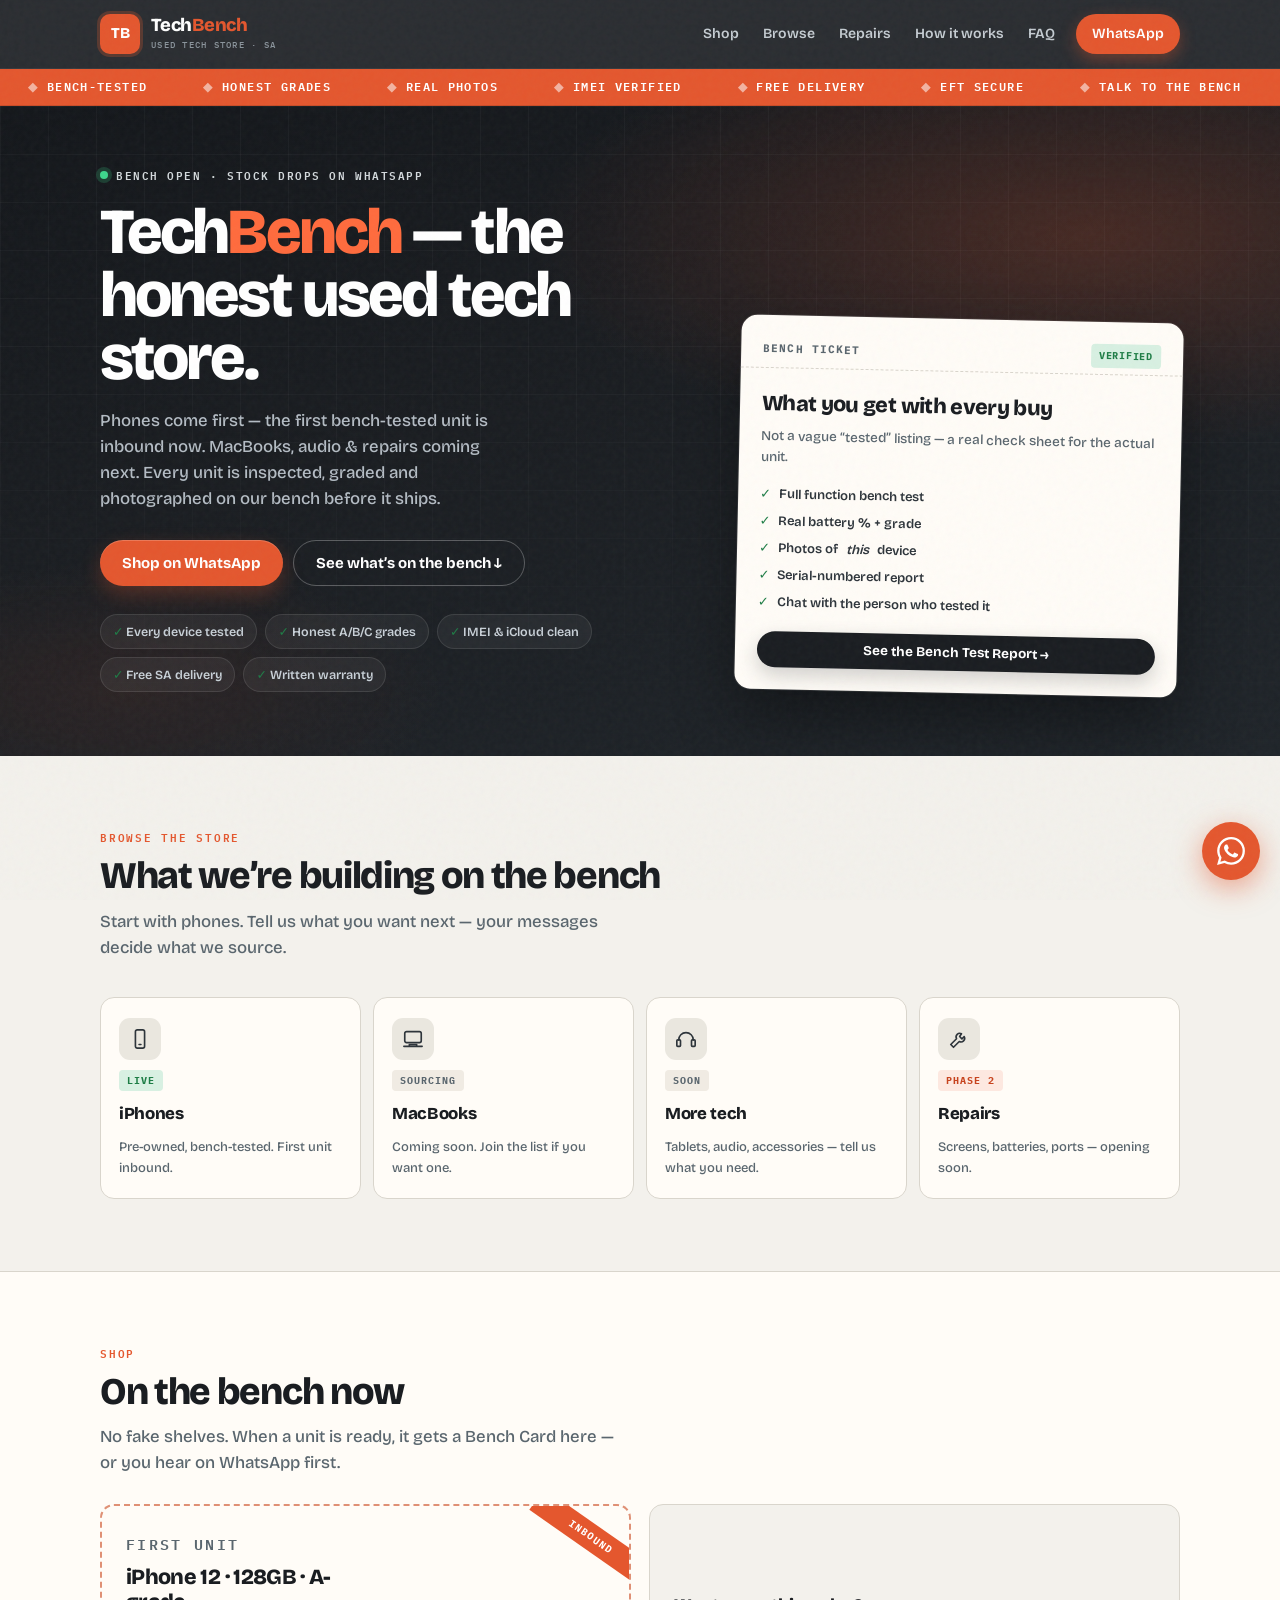
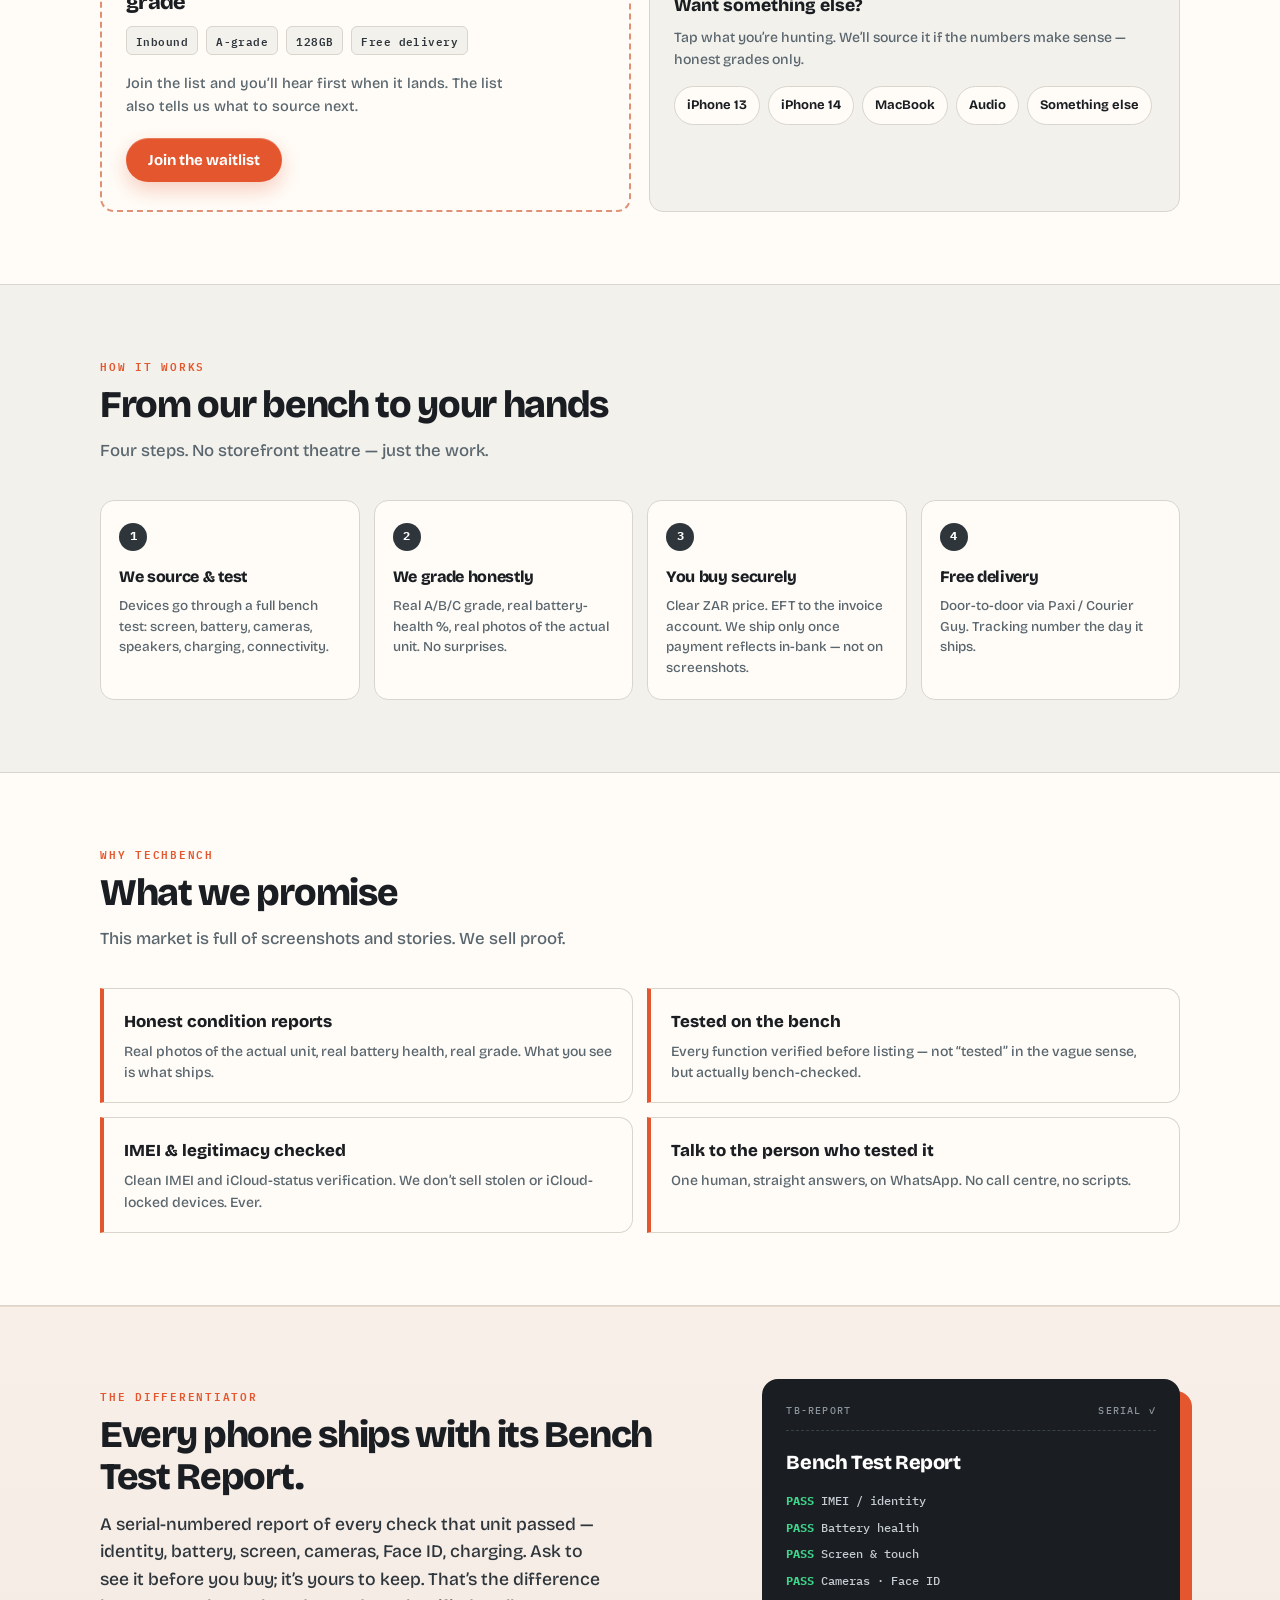
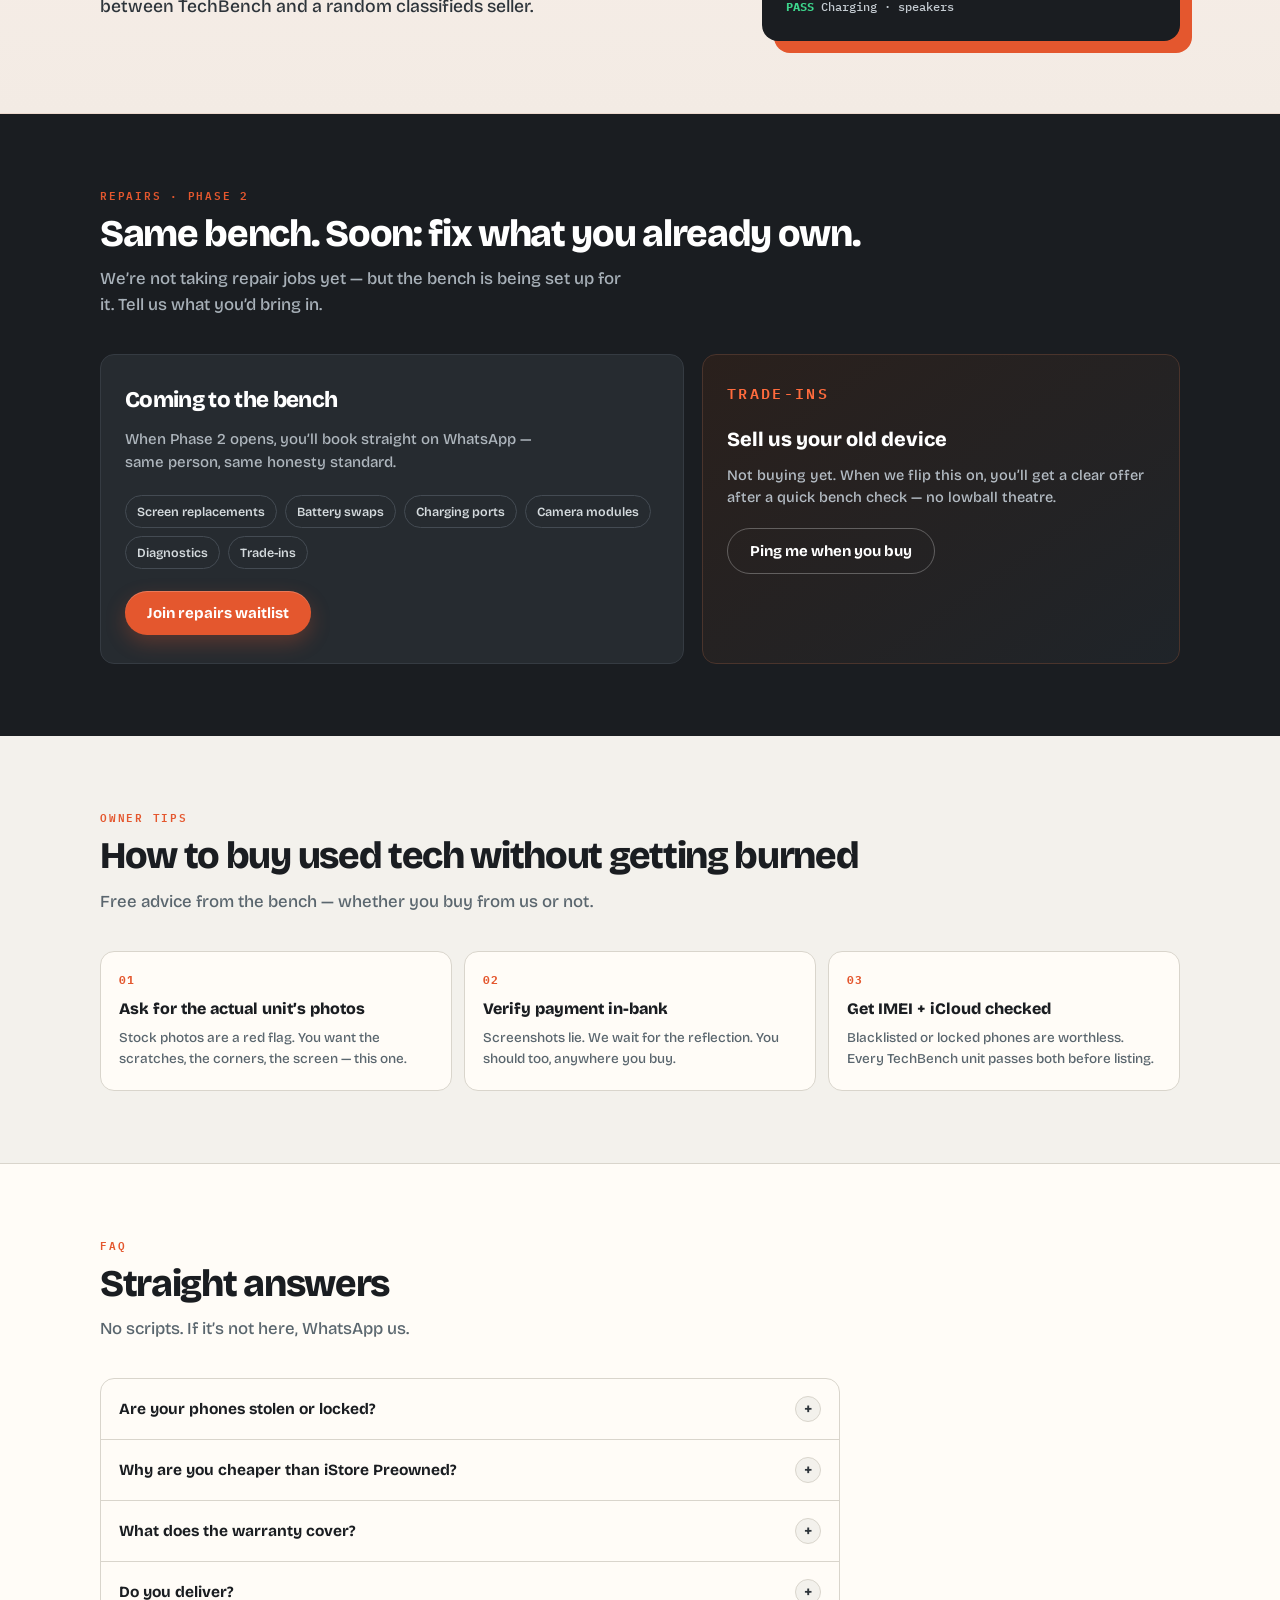
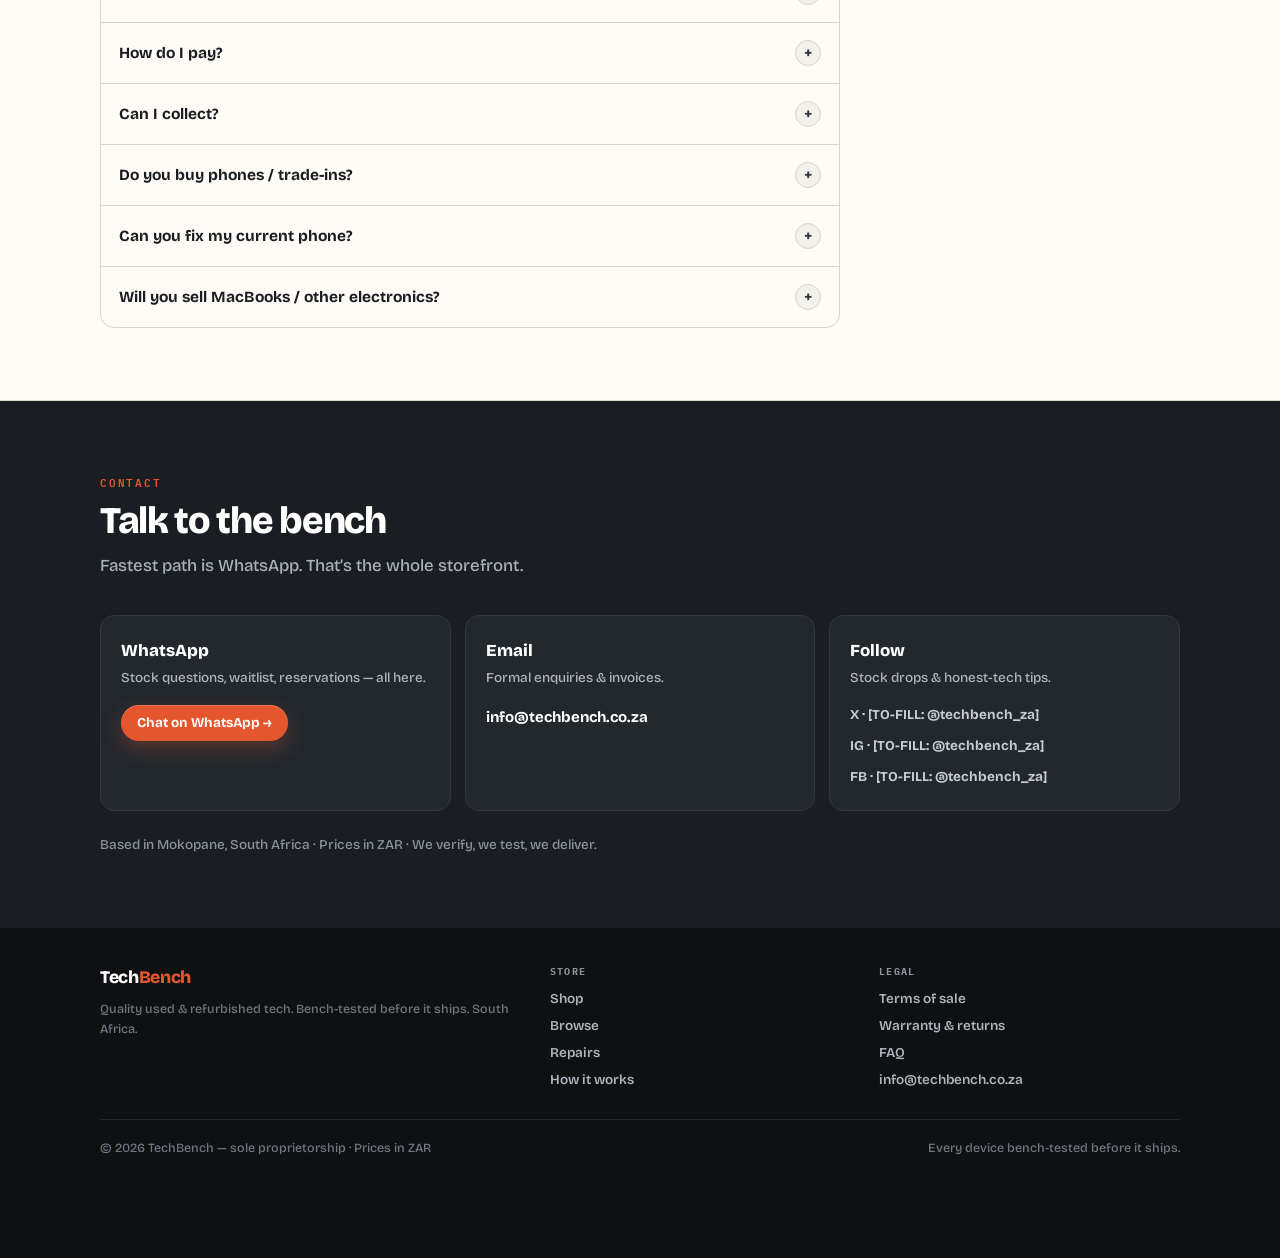
==== commit 6990aca3: "Site update: fill WhatsApp/Mokopane, wire terms+warranty pages, warranty copy fallback" ====
--- a/index.html
+++ b/index.html
@@ -598,8 +598,10 @@
 <a class="skip" href="#main">Skip to content</a>
 
 <script>
-  const WHATSAPP = "[TO-FILL: 27XXXXXXXXX]";
-  const WARRANTY_DAYS = "[TO-FILL: warranty]";
+  // SA local 064 792 8206 → international (no +)
+  const WHATSAPP = "27647928206";
+  // Set when decided, e.g. "14" or "30". Empty = soft copy until then.
+  const WARRANTY_DAYS = "";
 
   function waLink(message) {
     const num = WHATSAPP.replace(/[^0-9]/g, "");
@@ -612,8 +614,15 @@
       el.setAttribute("target", "_blank");
       el.setAttribute("rel", "noopener noreferrer");
     });
-    document.querySelectorAll("[data-warranty]").forEach(function (el) {
-      el.textContent = WARRANTY_DAYS;
+    document.querySelectorAll("[data-warranty-line]").forEach(function (el) {
+      el.textContent = WARRANTY_DAYS
+        ? WARRANTY_DAYS + "-day warranty"
+        : "Written warranty";
+    });
+    document.querySelectorAll("[data-warranty-faq]").forEach(function (el) {
+      el.innerHTML = WARRANTY_DAYS
+        ? WARRANTY_DAYS + "-day warranty against functional defects from delivery. It excludes physical damage, liquid damage, and battery wear. The full policy is written down — see <a href=\"docs/warranty.html\">Warranty &amp; returns</a>."
+        : "Every unit ships with a written warranty against functional defects from delivery — the day count is confirmed on your invoice before you pay (still being finalised for the pilot). It excludes physical damage, liquid damage, and battery wear. Full policy: <a href=\"docs/warranty.html\">Warranty &amp; returns</a>.";
     });
 
     const header = document.querySelector(".site-header");
@@ -704,7 +713,7 @@
           <li><span class="tick">✓</span> Honest A/B/C grades</li>
           <li><span class="tick">✓</span> IMEI &amp; iCloud clean</li>
           <li><span class="tick">✓</span> Free SA delivery</li>
-          <li><span class="tick">✓</span> <span data-warranty>[TO-FILL: warranty]</span>-day warranty</li>
+          <li><span class="tick">✓</span> <span data-warranty-line>Written warranty</span></li>
         </ul>
       </div>
 
@@ -994,7 +1003,7 @@
             <span class="faq-icon" aria-hidden="true">+</span>
           </button>
           <div class="faq-a" id="faq-a3" role="region" aria-labelledby="faq-q3">
-            <span data-warranty>[TO-FILL: warranty]</span>-day warranty against functional defects from delivery. It excludes physical damage, liquid damage, and battery wear. The full policy is written down and sent on request — not made up on the day.
+            <span data-warranty-faq>Every unit ships with a written warranty against functional defects from delivery — the day count is confirmed on your invoice before you pay (still being finalised for the pilot). It excludes physical damage, liquid damage, and battery wear. Full policy: <a href="docs/warranty.html">Warranty &amp; returns</a>.</span>
           </div>
         </div>
         <div class="faq-item">
@@ -1021,7 +1030,7 @@
             <span class="faq-icon" aria-hidden="true">+</span>
           </button>
           <div class="faq-a" id="faq-a6" role="region" aria-labelledby="faq-q6">
-            Yes, in [TO-FILL: city/area] — safe public meetup. The price may drop slightly if collection saves delivery.
+            Yes, in Mokopane — safe public meetup. The price may drop slightly if collection saves delivery.
           </div>
         </div>
         <div class="faq-item">
@@ -1082,7 +1091,7 @@
           </div>
         </article>
       </div>
-      <p class="contact-foot">Based in South Africa · Prices in ZAR · We verify, we test, we deliver.</p>
+      <p class="contact-foot">Based in Mokopane, South Africa · Prices in ZAR · We verify, we test, we deliver.</p>
     </div>
   </section>
 
@@ -1107,8 +1116,8 @@
       <div>
         <h4>Legal</h4>
         <ul>
-          <li><a href="[TO-FILL: terms/warranty links]">Terms of sale</a></li>
-          <li><a href="[TO-FILL: terms/warranty links]">Warranty &amp; returns</a></li>
+          <li><a href="docs/terms.html">Terms of sale</a></li>
+          <li><a href="docs/warranty.html">Warranty &amp; returns</a></li>
           <li><a href="#faq">FAQ</a></li>
           <li><a href="mailto:info@techbench.co.za">info@techbench.co.za</a></li>
         </ul>
@@ -1130,12 +1139,12 @@
 
 <!--
  PLACEHOLDER REGISTER
- [TO-FILL: WhatsApp number] → const WHATSAPP
- [TO-FILL: warranty days] → const WARRANTY_DAYS
- [TO-FILL: city/area] → FAQ collect
+ [FILLED] WhatsApp → 27647928206 (064 792 8206)
+ [FILLED] city/area → Mokopane
+ [FILLED] terms/warranty → docs/terms.html · docs/warranty.html
+ [TO-FILL: warranty days] → const WARRANTY_DAYS ("" until decided; set e.g. "14")
  [TO-FILL: social handle] → Contact / Follow
  [TO-FILL: sample Bench Test Report link] → Bench Card template
- [TO-FILL: terms/warranty links] → Footer
  [TO-FILL: real price on each Bench Card]
  [TO-FILL: real photos]
 -->
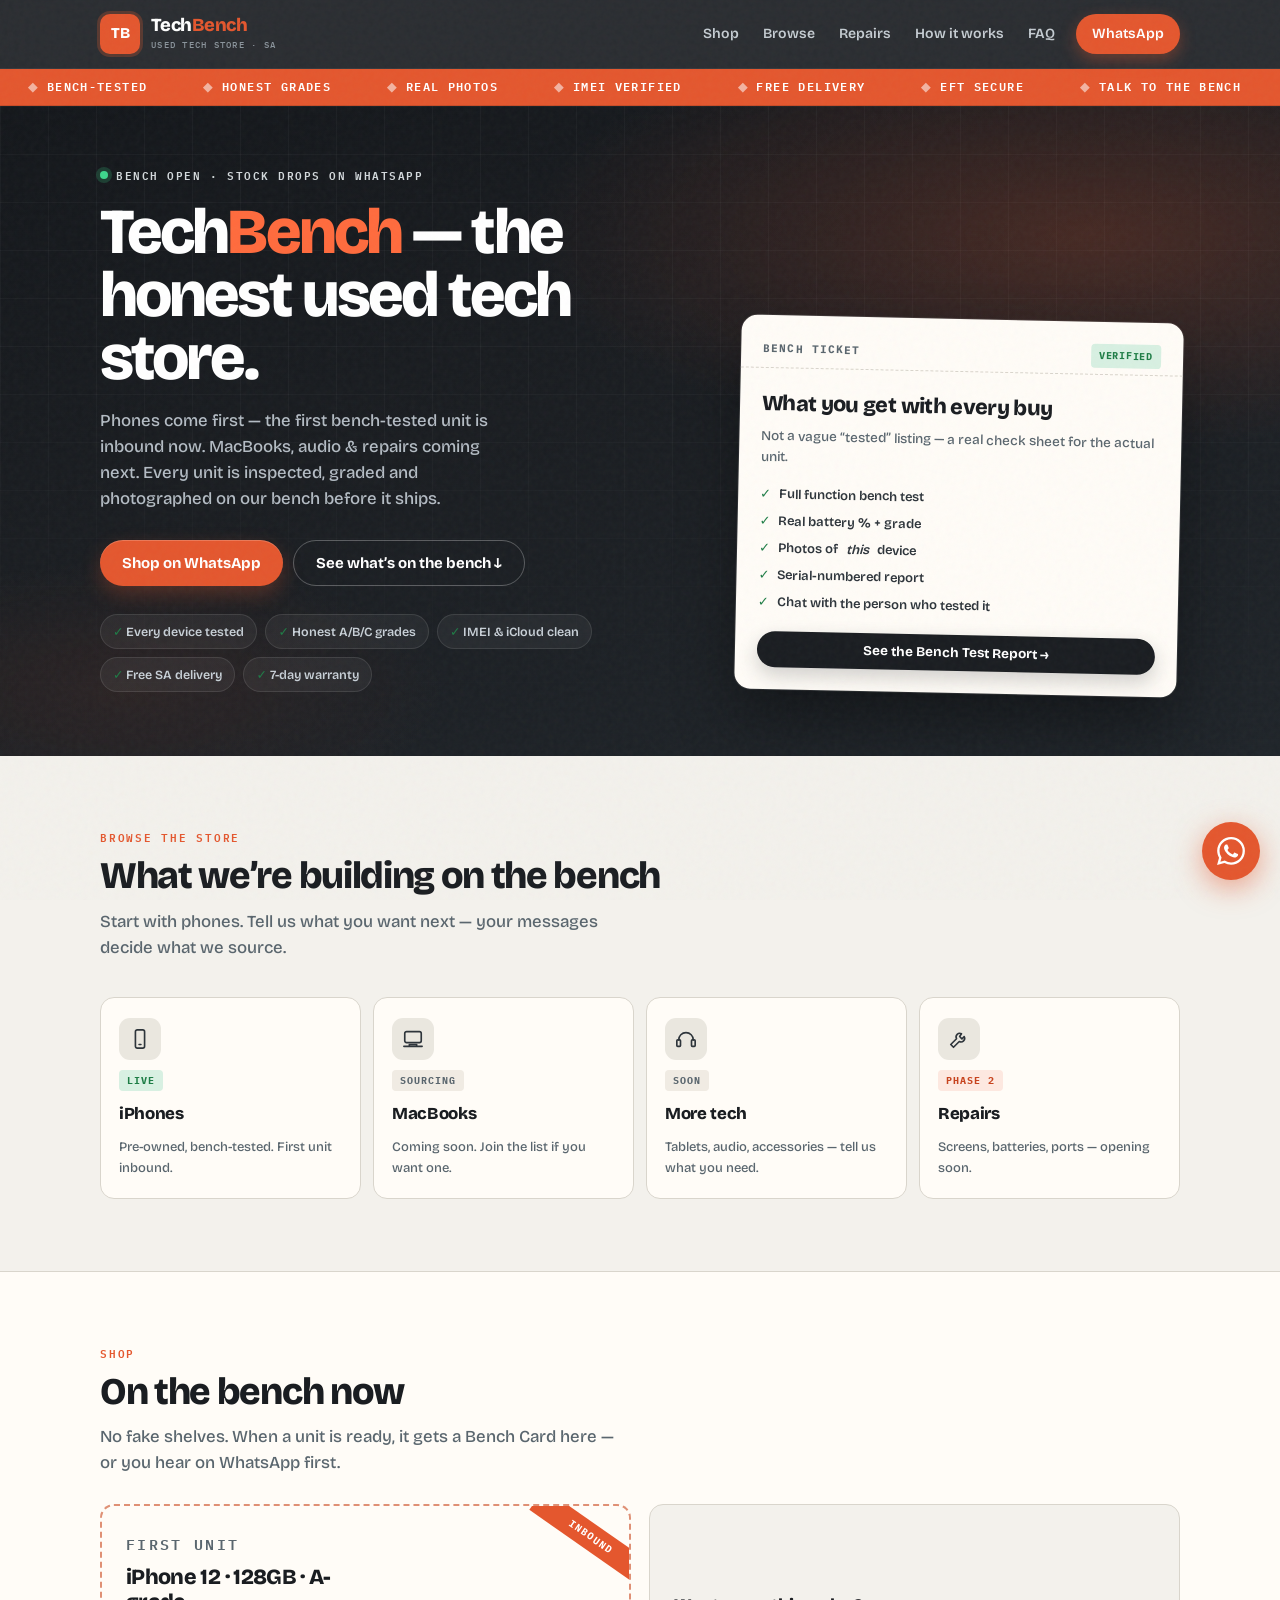
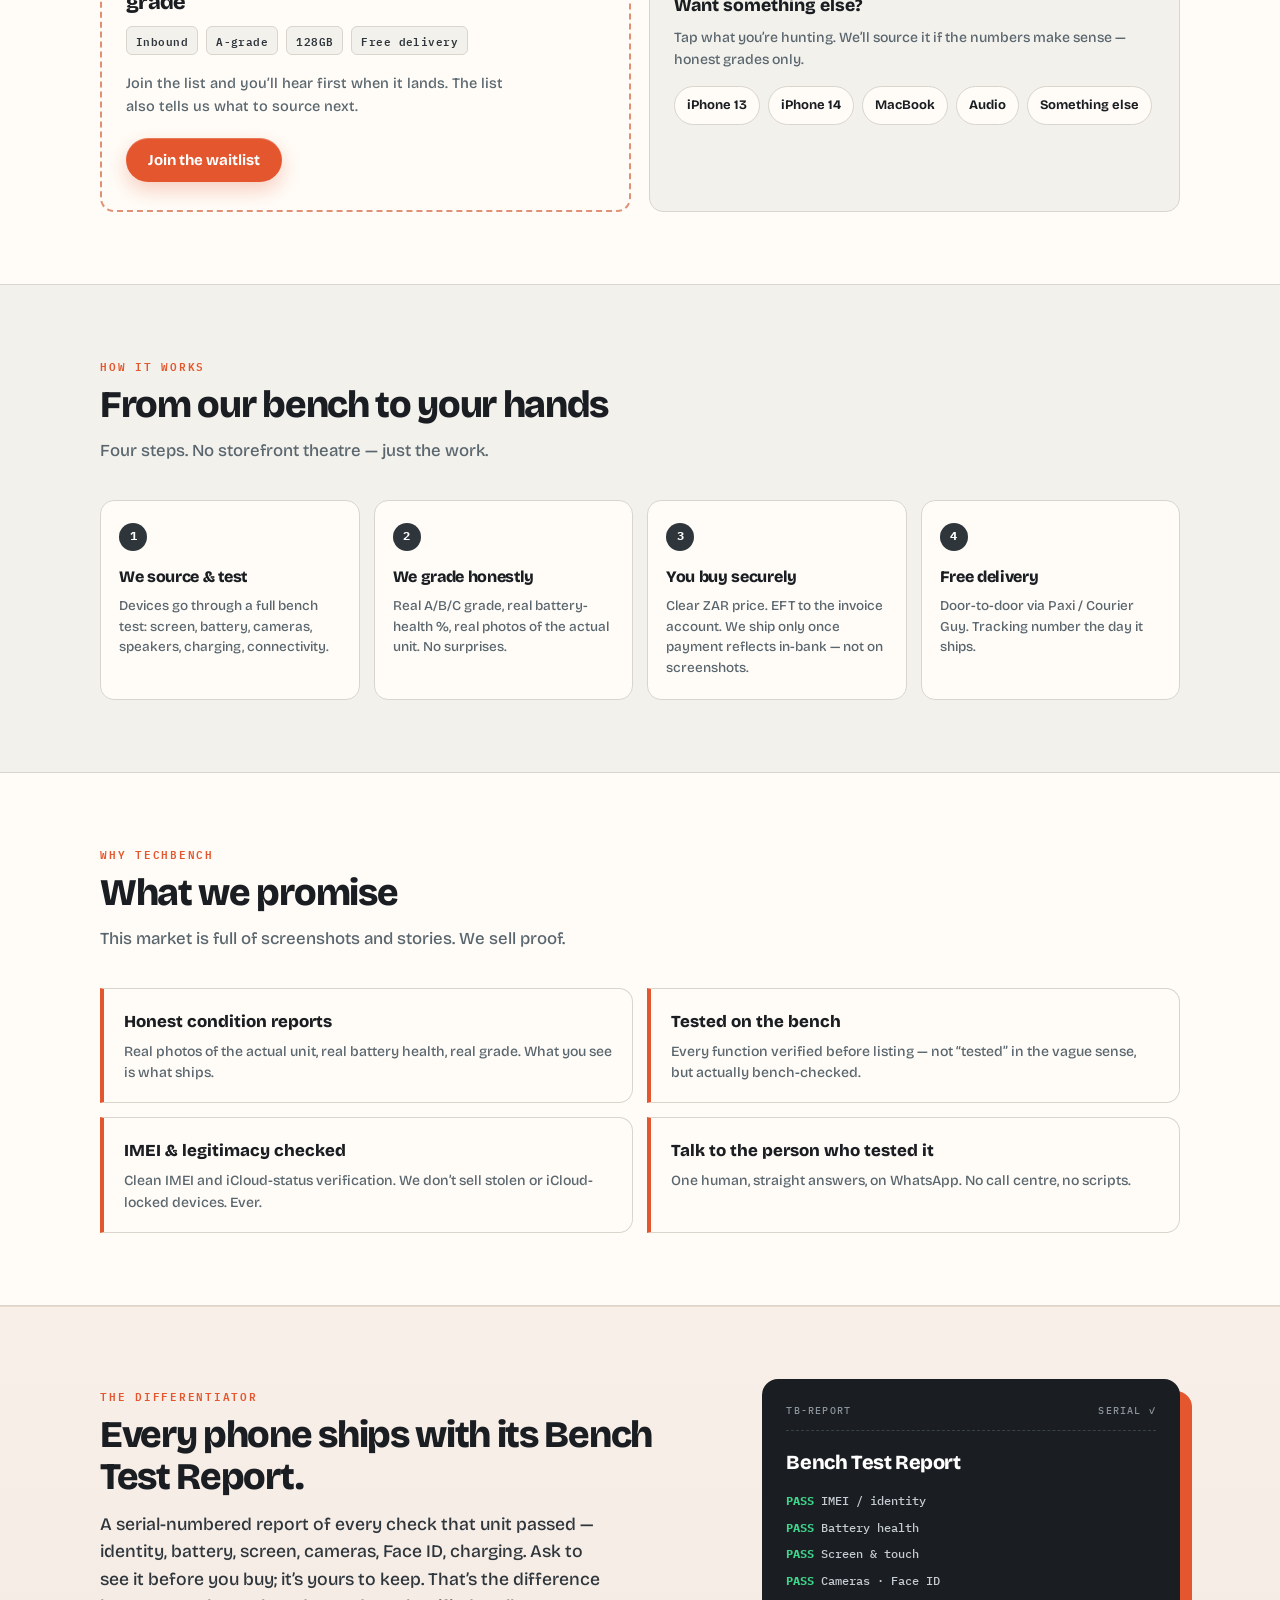
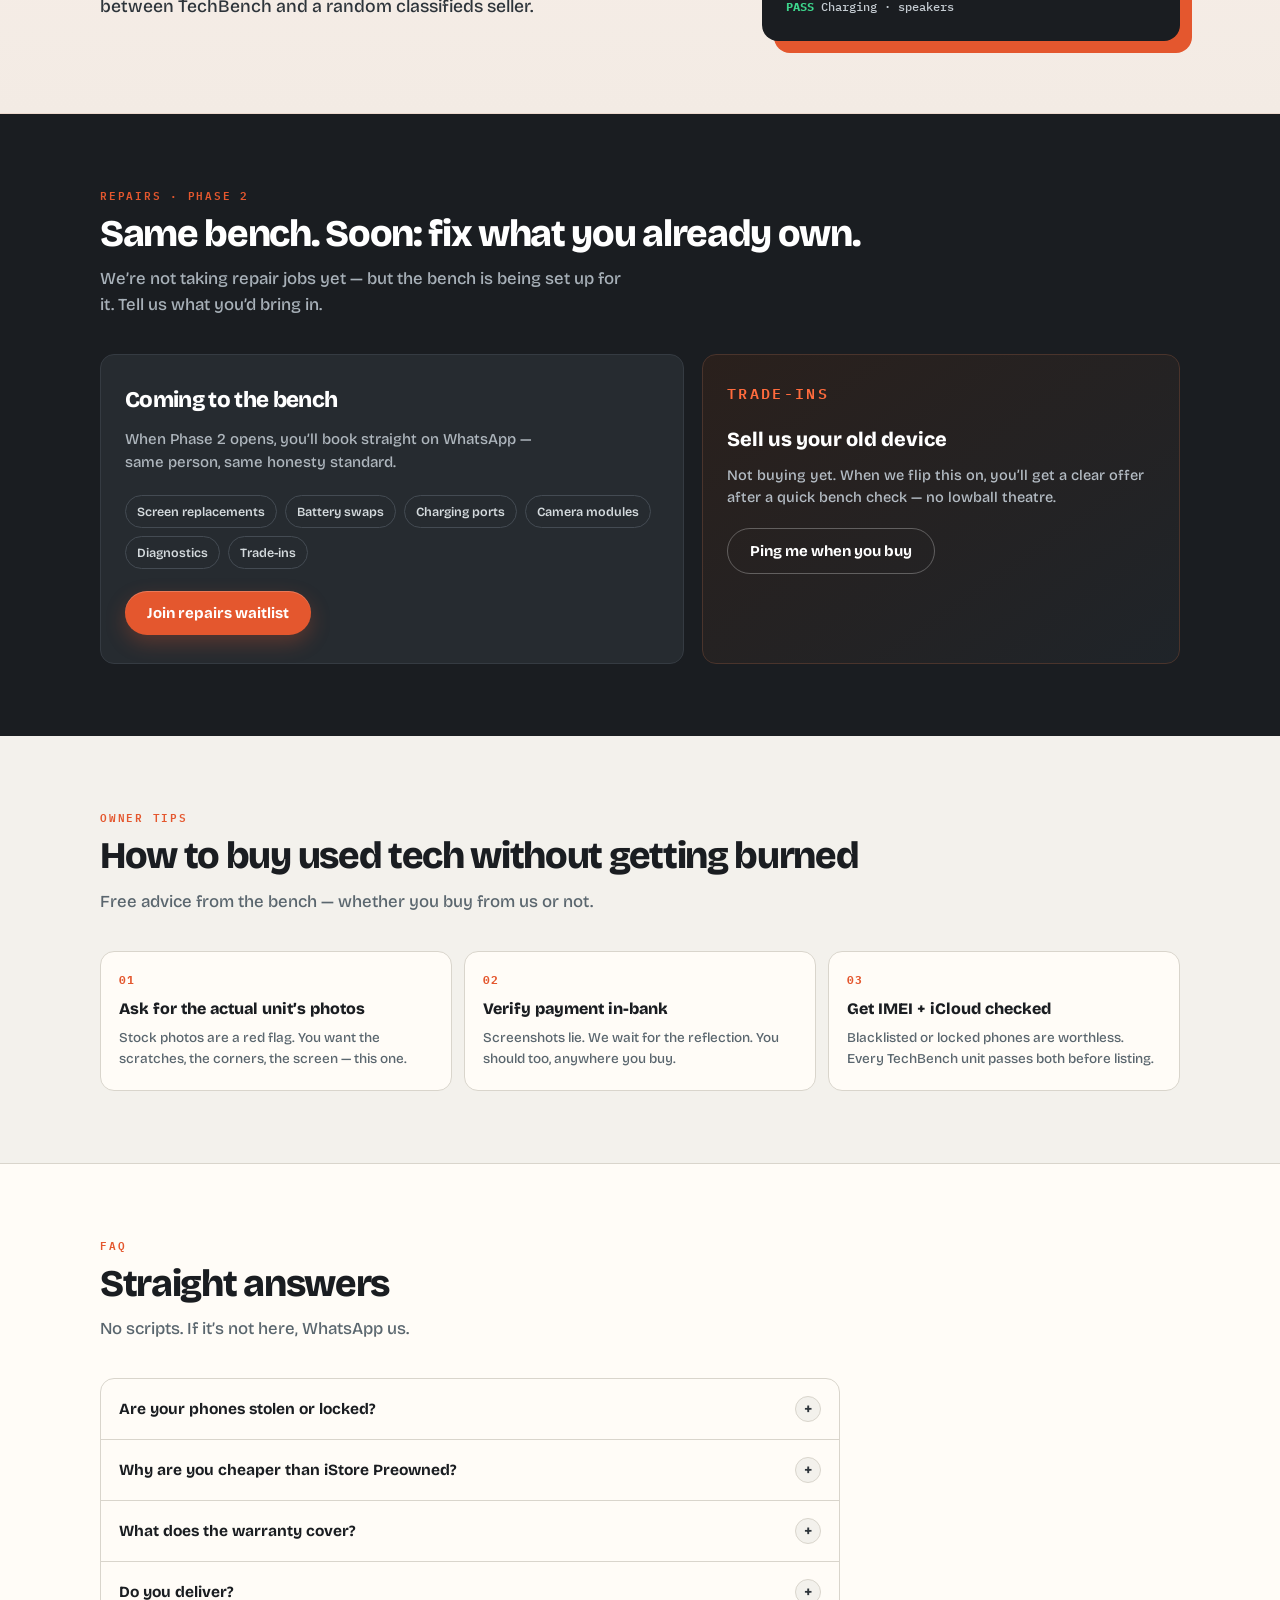
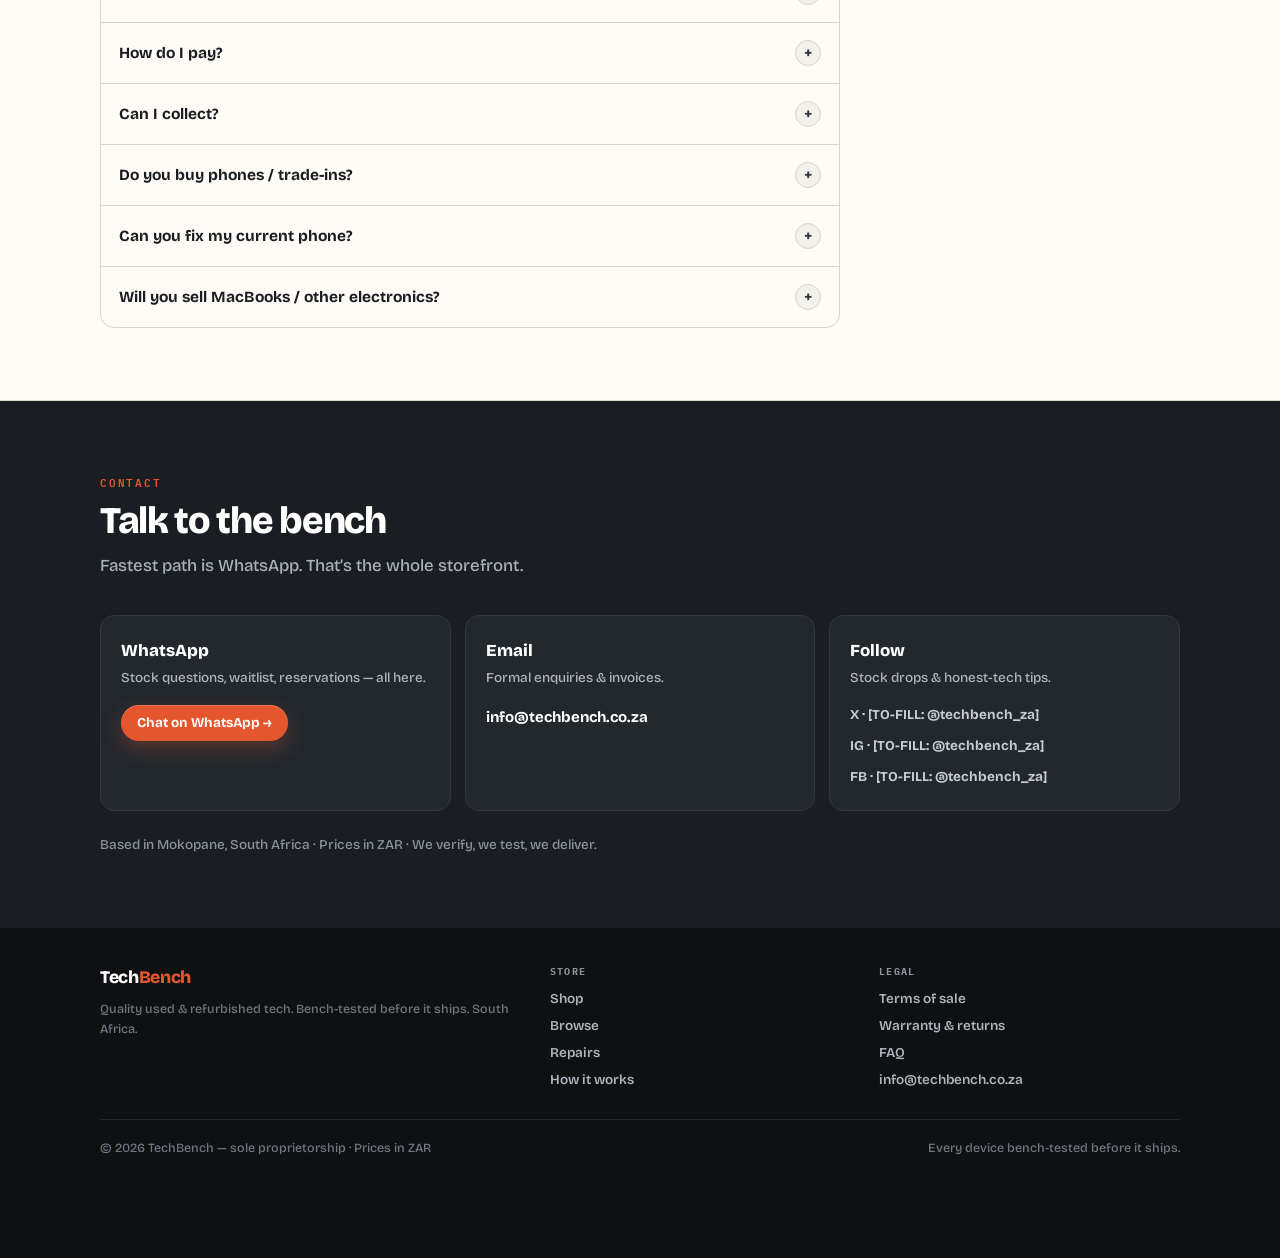
==== commit a5fda22d: "Warranty: set 7 days site-wide (pilot call) — index, policy, invoice, warranty page" ====
--- a/index.html
+++ b/index.html
@@ -600,8 +600,8 @@
 <script>
   // SA local 064 792 8206 → international (no +)
   const WHATSAPP = "27647928206";
-  // Set when decided, e.g. "14" or "30". Empty = soft copy until then.
-  const WARRANTY_DAYS = "";
+  // Pilot decision 2026-09-05: 7-day functional warranty. Revisit at unit 5-10.
+  const WARRANTY_DAYS = "7";
 
   function waLink(message) {
     const num = WHATSAPP.replace(/[^0-9]/g, "");
@@ -1142,7 +1142,7 @@
  [FILLED] WhatsApp → 27647928206 (064 792 8206)
  [FILLED] city/area → Mokopane
  [FILLED] terms/warranty → docs/terms.html · docs/warranty.html
- [TO-FILL: warranty days] → const WARRANTY_DAYS ("" until decided; set e.g. "14")
+ [FILLED] warranty days → 7 (const WARRANTY_DAYS = "7")
  [TO-FILL: social handle] → Contact / Follow
  [TO-FILL: sample Bench Test Report link] → Bench Card template
  [TO-FILL: real price on each Bench Card]
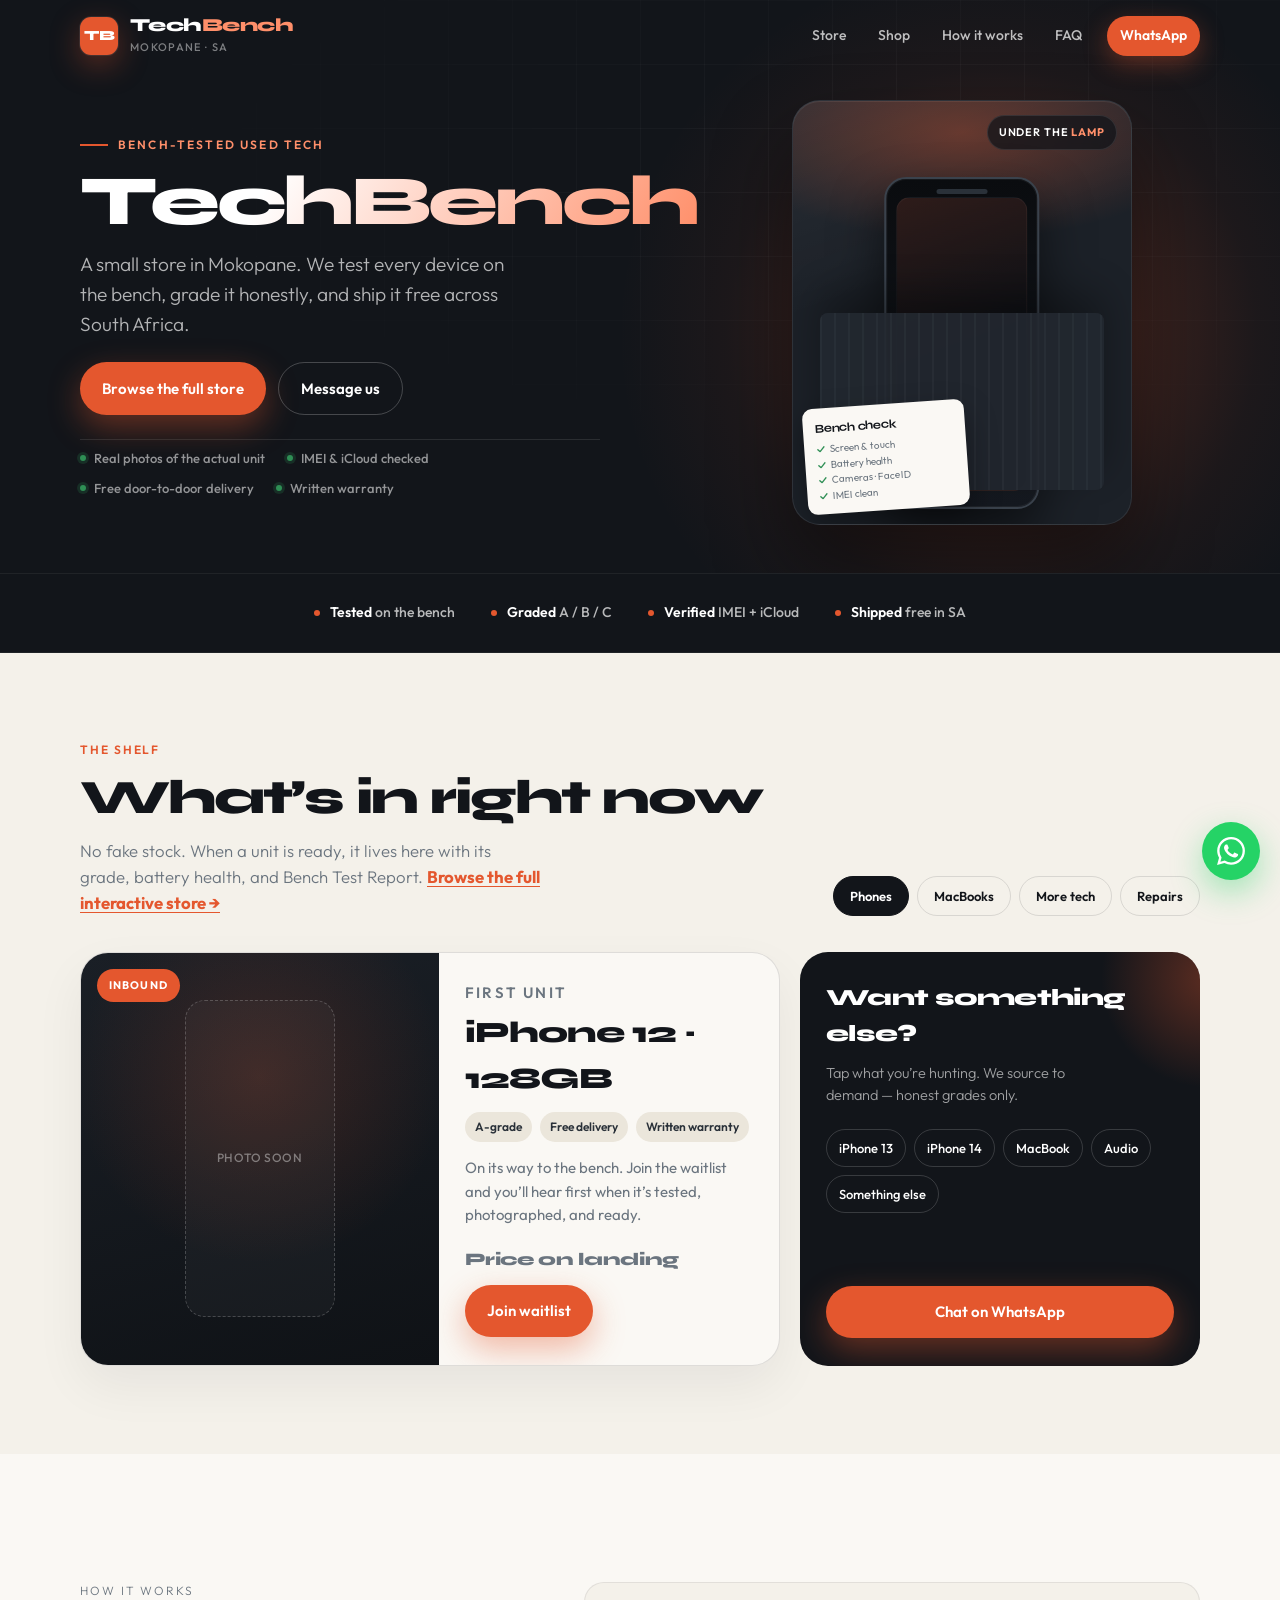
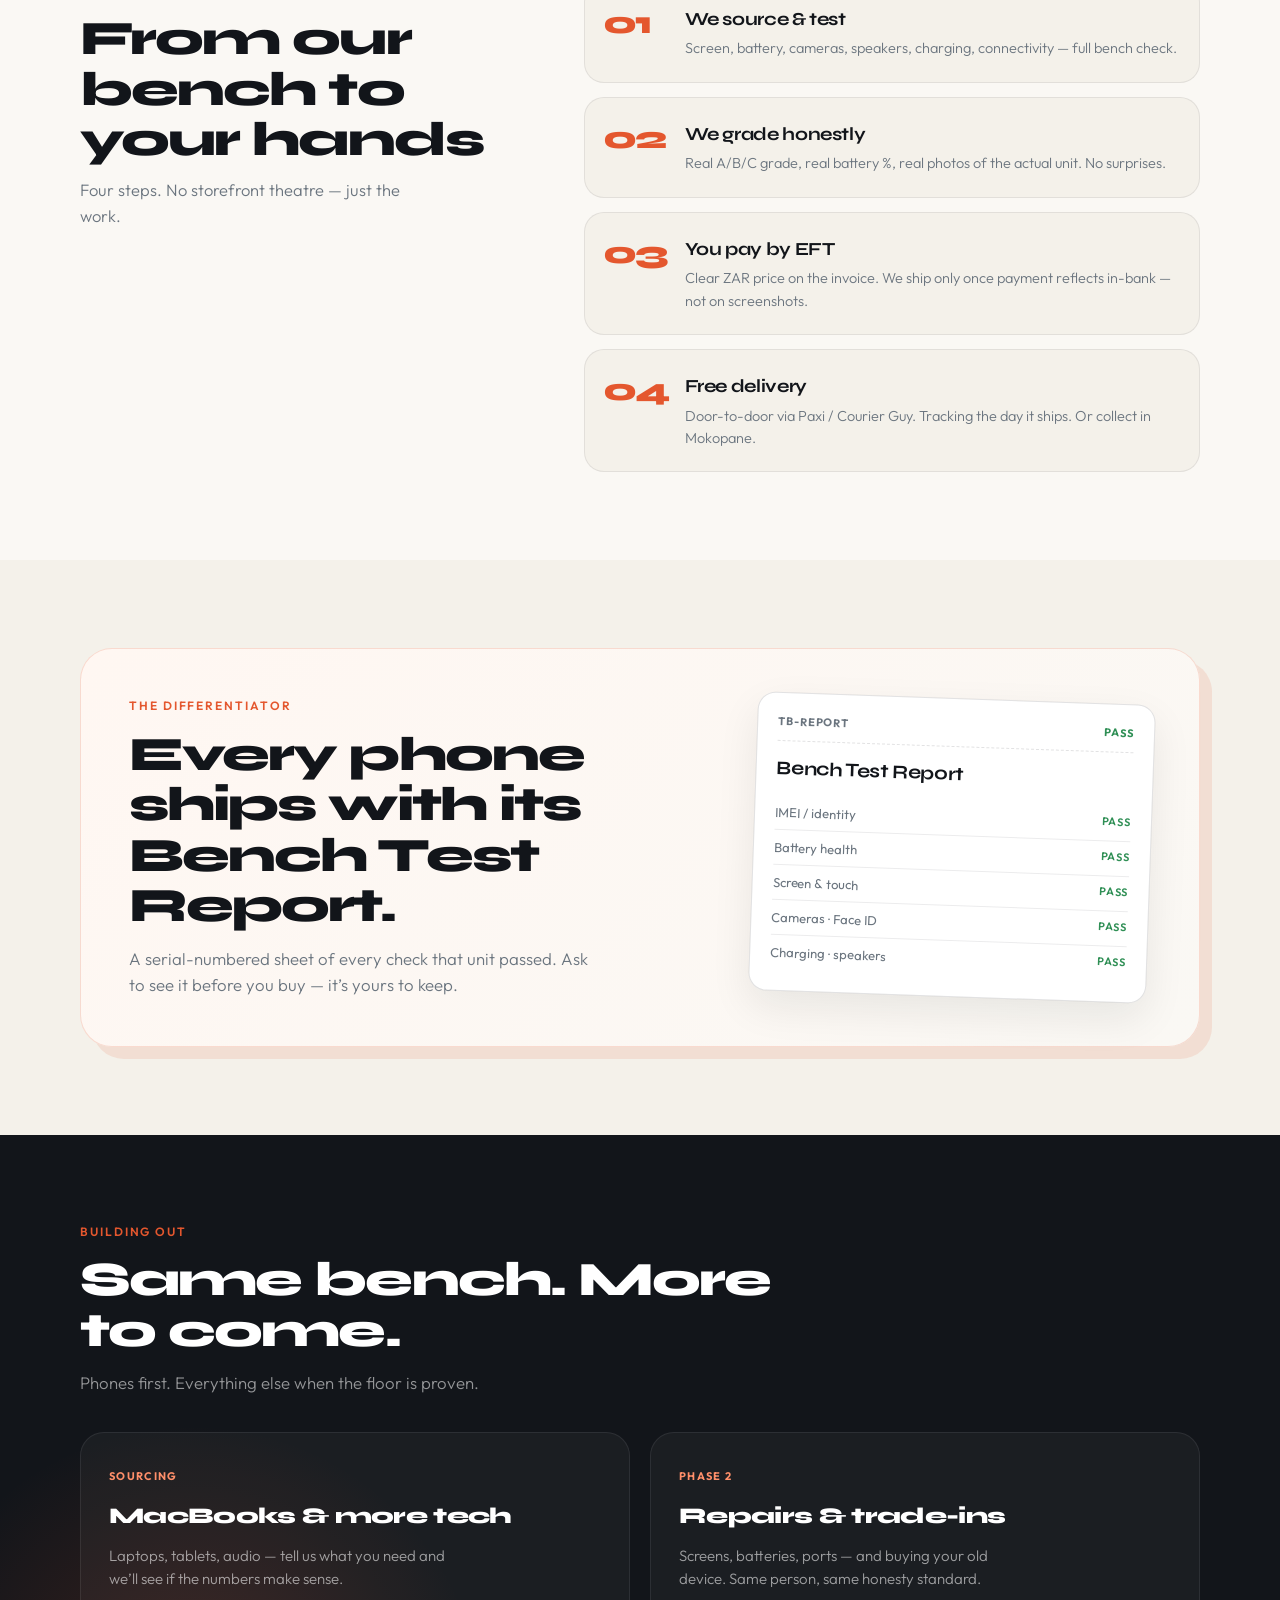
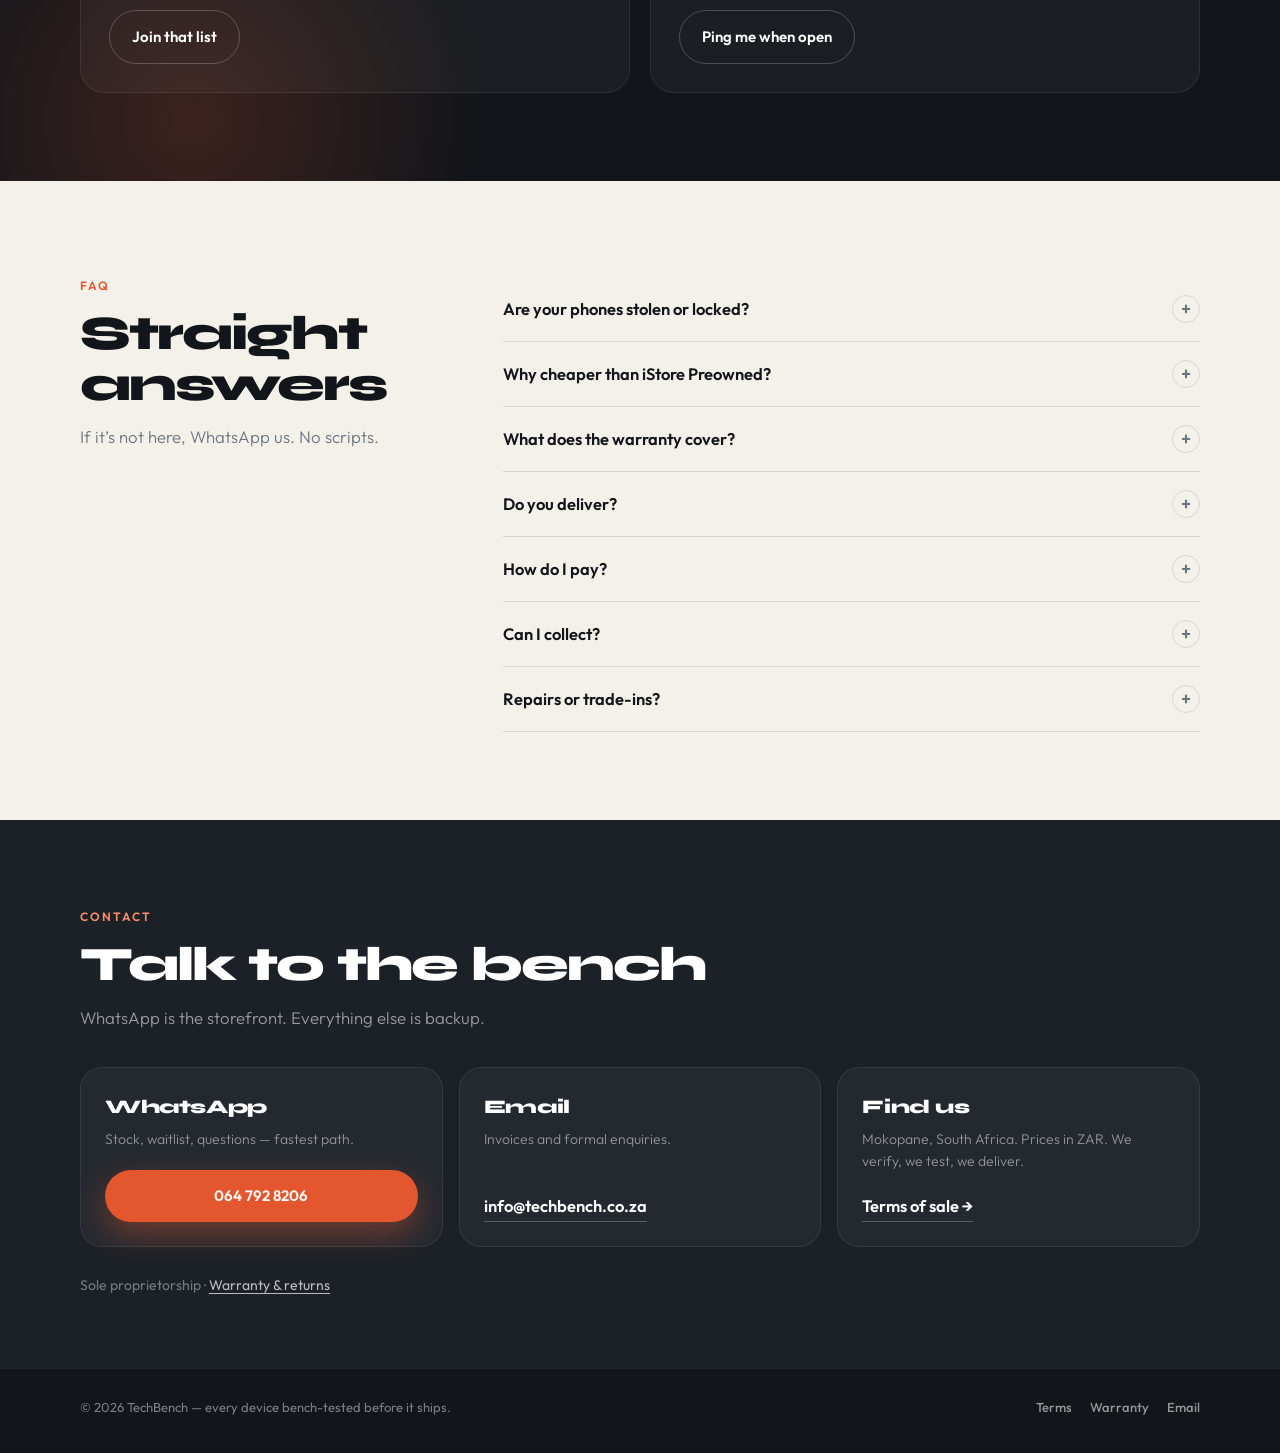
==== commit c6180731: "Trust stack + real WA number (064 792 8206): bench certificates w/ unit serials & print, grading gui" ====
--- a/index.html
+++ b/index.html
@@ -3,594 +3,845 @@
 <head>
 <meta charset="UTF-8">
 <meta name="viewport" content="width=device-width, initial-scale=1.0">
-<title>TechBench — Used tech store · Bench-tested · South Africa</title>
-<meta name="description" content="South Africa's honest used-tech store. Bench-tested iPhones now, MacBooks &amp; more coming, repairs on the way. Real grades, real photos, free delivery, WhatsApp.">
-<meta name="theme-color" content="#1a1d21">
+<title>TechBench — Used tech, bench-tested · Mokopane</title>
+<meta name="description" content="TechBench is a small used-tech store in Mokopane. Every device is bench-tested, graded and photographed before it ships. WhatsApp to buy.">
+<meta name="theme-color" content="#12151a">
 
 <meta property="og:type" content="website">
 <meta property="og:title" content="TechBench — Used tech, bench-tested">
-<meta property="og:description" content="Walk up to the bench. Honest grades, real photos, free SA delivery. iPhones now — more tech &amp; repairs coming.">
+<meta property="og:description" content="Small store. Honest grades. Free SA delivery. WhatsApp to buy.">
 <meta property="og:locale" content="en_ZA">
 <meta property="og:site_name" content="TechBench">
-<meta property="og:image" content="data:image/svg+xml,%3Csvg xmlns='http://www.w3.org/2000/svg' viewBox='0 0 128 128'%3E%3Crect width='128' height='128' rx='24' fill='%23e4572e'/%3E%3Ctext x='64' y='86' text-anchor='middle' font-family='system-ui,sans-serif' font-weight='800' font-size='56' fill='%23fff'%3ETB%3C/text%3E%3C/svg%3E">
-
-<meta name="twitter:card" content="summary">
-<meta name="twitter:title" content="TechBench — Used tech, bench-tested">
-<meta name="twitter:description" content="Honest used tech store in SA. Bench-tested before it ships.">
-
-<link rel="icon" href="data:image/svg+xml,%3Csvg xmlns='http://www.w3.org/2000/svg' viewBox='0 0 64 64'%3E%3Crect width='64' height='64' rx='12' fill='%23e4572e'/%3E%3Ctext x='32' y='42' text-anchor='middle' font-family='system-ui,sans-serif' font-weight='800' font-size='28' fill='%23fff'%3ETB%3C/text%3E%3C/svg%3E">
+
+<link rel="icon" href="data:image/svg+xml,%3Csvg xmlns='http://www.w3.org/2000/svg' viewBox='0 0 64 64'%3E%3Crect width='64' height='64' rx='12' fill='%23e4572e'/%3E%3Ctext x='32' y='43' text-anchor='middle' font-family='system-ui,sans-serif' font-weight='800' font-size='26' fill='%23fff'%3ETB%3C/text%3E%3C/svg%3E">
 
 <link rel="preconnect" href="https://fonts.googleapis.com">
 <link rel="preconnect" href="https://fonts.gstatic.com" crossorigin>
-<link href="https://fonts.googleapis.com/css2?family=Bricolage+Grotesque:opsz,wght@12..96,500;12..96,700;12..96,800&family=IBM+Plex+Mono:wght@500;600;700&display=swap" rel="stylesheet">
+<link href="https://fonts.googleapis.com/css2?family=Syne:wght@600;700;800&family=Outfit:wght@300;400;500;600;700&display=swap" rel="stylesheet">
 
 <script type="application/ld+json">
 {
   "@context": "https://schema.org",
   "@type": "Store",
   "name": "TechBench",
-  "description": "Quality used tech, bench-tested before it ships. South Africa.",
+  "description": "Used tech, bench-tested before it ships. Mokopane, South Africa.",
   "email": "info@techbench.co.za",
+  "telephone": "+27647928206",
   "priceRange": "ZAR",
   "currenciesAccepted": "ZAR",
   "paymentAccepted": "EFT",
-  "address": { "@type": "PostalAddress", "addressCountry": "ZA" },
-  "areaServed": { "@type": "Country", "name": "South Africa" }
+  "address": {"@type":"PostalAddress","addressLocality":"Mokopane","addressCountry":"ZA"},
+  "areaServed": {"@type":"Country","name":"South Africa"}
 }
 </script>
 
 <style>
-  :root {
-    --ink: #1a1d21;
-    --ink-deep: #0e1012;
-    --paper: #f3f1ec;
-    --paper-2: #eae7df;
-    --chalk: #fffcf7;
-    --bench: #e4572e;
-    --bench-dark: #c7441f;
-    --bench-glow: #ff6b3d;
-    --steel: #2e353b;
-    --steel-light: #5a666e;
-    --line: #d9d5cc;
-    --ok: #1e7d46;
-    --ok-soft: #d8f0e2;
-    --header-h: 68px;
-    --radius: 14px;
-    --font: "Bricolage Grotesque", system-ui, sans-serif;
-    --mono: "IBM Plex Mono", ui-monospace, monospace;
+:root {
+  --ink: #12151a;
+  --ink-2: #1c2128;
+  --ink-3: #2a3139;
+  --paper: #f4f1ea;
+  --paper-2: #ebe6db;
+  --cream: #faf8f4;
+  --bench: #e4572e;
+  --bench-dark: #c7441f;
+  --bench-soft: #ff8f6a;
+  --steel: #6b757f;
+  --line: rgba(18,21,26,.12);
+  --line-soft: rgba(18,21,26,.08);
+  --ok: #2f8f55;
+  --header: 72px;
+  --display: "Syne", system-ui, sans-serif;
+  --body: "Outfit", system-ui, sans-serif;
+  --ease: cubic-bezier(.22,1,.36,1);
+}
+
+*, *::before, *::after { box-sizing: border-box; margin: 0; padding: 0; }
+
+html {
+  scroll-behavior: smooth;
+  scroll-padding-top: calc(var(--header) + 16px);
+}
+
+@media (prefers-reduced-motion: reduce) {
+  html { scroll-behavior: auto; }
+  *, *::before, *::after {
+    animation-duration: .01ms !important;
+    animation-iteration-count: 1 !important;
+    transition-duration: .01ms !important;
   }
-
-  *, *::before, *::after { box-sizing: border-box; margin: 0; padding: 0; }
-
-  html {
-    scroll-behavior: smooth;
-    scroll-padding-top: calc(var(--header-h) + 16px);
+}
+
+body {
+  font-family: var(--body);
+  background: var(--paper);
+  color: var(--ink);
+  font-size: 16.5px;
+  line-height: 1.55;
+  font-weight: 400;
+  -webkit-font-smoothing: antialiased;
+  overflow-x: hidden;
+}
+
+img, svg { display: block; max-width: 100%; }
+a { color: var(--bench-dark); text-decoration-thickness: 1px; text-underline-offset: 3px; }
+a:hover { color: var(--bench); }
+:focus-visible { outline: 2px solid var(--bench); outline-offset: 3px; }
+
+.wrap {
+  width: min(1120px, calc(100% - 40px));
+  margin-inline: auto;
+}
+
+.skip {
+  position: absolute; left: -9999px;
+}
+.skip:focus {
+  position: fixed; left: 14px; top: 14px; z-index: 999;
+  background: #fff; color: var(--ink); padding: 10px 14px;
+  font-weight: 700; text-decoration: none; border-radius: 8px;
+}
+
+/* ========== HEADER ========== */
+.site-header {
+  position: fixed; inset: 0 0 auto; z-index: 100;
+  height: var(--header);
+  transition: background .35s var(--ease), border-color .35s, backdrop-filter .35s;
+  border-bottom: 1px solid transparent;
+}
+.site-header.is-solid {
+  background: rgba(18,21,26,.82);
+  backdrop-filter: blur(16px);
+  -webkit-backdrop-filter: blur(16px);
+  border-bottom-color: rgba(255,255,255,.06);
+}
+.header-inner {
+  height: var(--header);
+  display: flex; align-items: center; justify-content: space-between; gap: 20px;
+}
+.brand {
+  display: flex; align-items: center; gap: 12px;
+  text-decoration: none; color: #fff;
+}
+.brand-mark {
+  width: 38px; height: 38px; border-radius: 11px;
+  background: var(--bench); color: #fff;
+  display: grid; place-items: center;
+  font-family: var(--display); font-weight: 800; font-size: 14px;
+  box-shadow: 0 0 0 1px rgba(255,255,255,.08), 0 10px 30px rgba(228,87,46,.35);
+}
+.brand-text {
+  font-family: var(--display); font-weight: 800; font-size: 1.15rem;
+  letter-spacing: -0.03em; line-height: 1;
+}
+.brand-text i { font-style: normal; color: var(--bench-soft); }
+.brand-sub {
+  display: block; margin-top: 4px;
+  font-family: var(--body); font-size: 11px; font-weight: 500;
+  letter-spacing: .12em; text-transform: uppercase; color: rgba(255,255,255,.45);
+}
+
+.nav { display: flex; align-items: center; gap: 6px; }
+.nav a {
+  color: rgba(255,255,255,.72); text-decoration: none;
+  font-size: 14px; font-weight: 500; padding: 9px 13px; border-radius: 999px;
+  transition: color .2s, background .2s;
+}
+.nav a:hover { color: #fff; background: rgba(255,255,255,.06); }
+.nav-cta {
+  background: var(--bench) !important; color: #fff !important;
+  font-weight: 600 !important; margin-left: 6px;
+  box-shadow: 0 8px 24px rgba(228,87,46,.35);
+}
+.nav-cta:hover { background: var(--bench-dark) !important; }
+
+.nav-toggle {
+  display: none; width: 42px; height: 42px; border-radius: 12px;
+  border: 1px solid rgba(255,255,255,.14); background: rgba(255,255,255,.04);
+  color: #fff; cursor: pointer; place-items: center;
+}
+.nav-toggle svg { width: 18px; height: 18px; }
+
+@media (max-width: 840px) {
+  .brand-sub { display: none; }
+  .nav-toggle { display: grid; }
+  .nav {
+    display: none; position: absolute; inset: var(--header) 0 auto;
+    background: rgba(18,21,26,.96); backdrop-filter: blur(16px);
+    flex-direction: column; align-items: stretch;
+    padding: 12px 20px 20px; border-bottom: 1px solid rgba(255,255,255,.06);
   }
-
-  @media (prefers-reduced-motion: reduce) {
-    html { scroll-behavior: auto; }
-    *, *::before, *::after {
-      animation: none !important;
-      transition: none !important;
-    }
-  }
-
-  body {
-    font-family: var(--font);
-    background: var(--paper);
-    color: var(--ink);
-    line-height: 1.55;
-    font-size: 16px;
-    font-weight: 500;
-    -webkit-font-smoothing: antialiased;
-  }
-
-  body::before {
-    content: "";
-    position: fixed;
-    inset: 0;
-    pointer-events: none;
-    z-index: 9999;
-    opacity: 0.035;
-    background-image: url("data:image/svg+xml,%3Csvg viewBox='0 0 200 200' xmlns='http://www.w3.org/2000/svg'%3E%3Cfilter id='n'%3E%3CfeTurbulence type='fractalNoise' baseFrequency='0.85' numOctaves='4' stitchTiles='stitch'/%3E%3C/filter%3E%3Crect width='100%25' height='100%25' filter='url(%23n)'/%3E%3C/svg%3E");
-  }
-
-  img { max-width: 100%; display: block; }
-  a { color: var(--bench-dark); }
-  a:hover { color: var(--bench); }
-  :focus-visible {
-    outline: 2.5px solid var(--bench);
-    outline-offset: 3px;
-  }
-
-  .wrap {
-    width: min(1080px, calc(100% - 40px));
-    margin-inline: auto;
-  }
-
-  .skip { position: absolute; left: -9999px; }
-  .skip:focus {
-    position: fixed; left: 12px; top: 12px; z-index: 200;
-    background: #fff; padding: 10px 14px; border-radius: 8px;
-    font-weight: 700; text-decoration: none; color: var(--ink);
-  }
-
-  .btn {
-    display: inline-flex; align-items: center; justify-content: center; gap: 8px;
-    background: var(--bench); color: #fff !important;
-    font-family: inherit; font-weight: 700; font-size: 15px;
-    padding: 13px 22px; border-radius: 999px; text-decoration: none;
-    border: none; cursor: pointer; line-height: 1.2;
-    transition: background .15s ease, transform .15s ease;
-    box-shadow: 0 1px 0 rgba(255,255,255,.2) inset, 0 8px 20px rgba(228,87,46,.28);
-  }
-  .btn:hover { background: var(--bench-dark); transform: translateY(-1px); }
-  .btn:active { transform: translateY(0); }
-  .btn--ghost {
-    background: transparent; color: #fff !important;
-    border: 1.5px solid rgba(255,255,255,.28); box-shadow: none;
-  }
-  .btn--ghost:hover { background: rgba(255,255,255,.08); border-color: rgba(255,255,255,.5); }
-  .btn--ink { background: var(--ink); box-shadow: 0 8px 20px rgba(26,29,33,.2); }
-  .btn--ink:hover { background: #000; }
-  .btn--block { width: 100%; }
-  .btn--sm { padding: 10px 16px; font-size: 13.5px; }
-
-  .tick { color: var(--ok); font-weight: 800; }
-
-  .site-header {
-    position: sticky; top: 0; z-index: 100;
-    background: color-mix(in srgb, var(--ink) 92%, transparent);
-    backdrop-filter: blur(14px); -webkit-backdrop-filter: blur(14px);
-    border-bottom: 1px solid rgba(255,255,255,.06);
-    transition: box-shadow .2s ease;
-  }
-  .site-header.is-scrolled { box-shadow: 0 10px 40px rgba(0,0,0,.35); }
-  .header-inner {
-    display: flex; align-items: center; justify-content: space-between;
-    min-height: var(--header-h); gap: 16px;
-  }
-  .brand { display: flex; align-items: center; gap: 11px; text-decoration: none; color: #fff; }
-  .logo {
-    width: 40px; height: 40px; border-radius: 10px; background: var(--bench);
-    display: grid; place-items: center; font-weight: 800; font-size: 15px;
-    letter-spacing: -0.5px; box-shadow: 0 0 0 3px rgba(228,87,46,.25);
-  }
-  .brand-name { font-size: 1.15rem; font-weight: 800; letter-spacing: -0.03em; line-height: 1; }
-  .brand-name em { font-style: normal; color: var(--bench); }
-  .brand-tag {
-    display: block; font-family: var(--mono); font-size: 9px;
-    letter-spacing: .14em; text-transform: uppercase; color: #8b949c; margin-top: 3px;
-  }
-
-  .nav { display: flex; align-items: center; gap: 2px; }
-  .nav a {
-    color: #c5ccd2; text-decoration: none; font-size: 14px; font-weight: 600;
-    padding: 8px 11px; border-radius: 8px; transition: color .15s, background .15s;
-  }
-  .nav a:hover { color: #fff; background: rgba(255,255,255,.06); }
-  .nav .nav-cta {
-    background: var(--bench); color: #fff !important; margin-left: 8px;
-    border-radius: 999px; padding: 9px 16px;
-    box-shadow: 0 6px 16px rgba(228,87,46,.35);
-  }
-  .nav .nav-cta:hover { background: var(--bench-dark); }
-
-  .nav-toggle {
-    display: none; width: 42px; height: 42px; border-radius: 10px;
-    border: 1px solid rgba(255,255,255,.15); background: transparent;
-    color: #fff; cursor: pointer; place-items: center;
-  }
-  .nav-toggle svg { width: 20px; height: 20px; }
-
-  @media (max-width: 820px) {
-    .nav-toggle { display: grid; }
-    .nav {
-      display: none; position: absolute; inset: 100% 0 auto;
-      background: var(--ink-deep); flex-direction: column; align-items: stretch;
-      padding: 10px 20px 18px; border-bottom: 1px solid rgba(255,255,255,.08); gap: 2px;
-    }
-    .nav.is-open { display: flex; }
-    .nav a { padding: 13px 12px; font-size: 15px; }
-    .nav .nav-cta { margin: 8px 0 0; text-align: center; }
-    .brand-tag { display: none; }
-  }
-
-  .marquee {
-    background: var(--bench); color: #fff; overflow: hidden;
-    border-bottom: 1px solid rgba(0,0,0,.12);
-  }
-  .marquee__track {
-    display: flex; width: max-content;
-    animation: marquee 32s linear infinite;
-    font-family: var(--mono); font-size: 11.5px; font-weight: 600;
-    letter-spacing: .12em; text-transform: uppercase; padding: 9px 0; white-space: nowrap;
-  }
-  .marquee__track span { padding: 0 28px; }
-  .marquee__track span::before { content: "◆ "; opacity: .55; }
-  @keyframes marquee {
-    from { transform: translateX(0); }
-    to { transform: translateX(-50%); }
-  }
-
-  .hero {
-    position: relative;
-    background:
-      radial-gradient(ellipse 80% 60% at 85% 20%, rgba(228,87,46,.22), transparent 55%),
-      radial-gradient(ellipse 50% 40% at 10% 90%, rgba(228,87,46,.08), transparent 50%),
-      linear-gradient(165deg, #14171b 0%, var(--ink) 45%, #1f2429 100%);
-    color: #fff; padding: 56px 0 64px; overflow: hidden;
-  }
-  .hero::after {
-    content: ""; position: absolute; inset: 0;
-    background-image:
-      linear-gradient(rgba(255,255,255,.03) 1px, transparent 1px),
-      linear-gradient(90deg, rgba(255,255,255,.03) 1px, transparent 1px);
-    background-size: 48px 48px;
-    mask-image: linear-gradient(to bottom, #000 40%, transparent);
-    pointer-events: none;
-  }
-  .hero-grid {
-    position: relative; z-index: 1;
-    display: grid; grid-template-columns: 1.15fr .85fr; gap: 40px; align-items: end;
-  }
-  @media (max-width: 860px) {
-    .hero-grid { grid-template-columns: 1fr; gap: 32px; }
-  }
-
-  .open-badge {
-    display: inline-flex; align-items: center; gap: 8px;
-    font-family: var(--mono); font-size: 11px; font-weight: 600;
-    letter-spacing: .14em; text-transform: uppercase; color: #d4dadd; margin-bottom: 18px;
-  }
-  .open-badge i {
-    width: 8px; height: 8px; border-radius: 50%; background: #3dd68c;
-    box-shadow: 0 0 0 4px rgba(61,214,140,.2); animation: pulse 2s ease infinite;
-  }
-  @keyframes pulse { 50% { box-shadow: 0 0 0 8px rgba(61,214,140,0); } }
-
-  .hero h1 {
-    font-size: clamp(2.35rem, 6.5vw, 4rem); font-weight: 800;
-    line-height: .98; letter-spacing: -0.045em; max-width: 12ch;
-  }
-  .hero h1 .hl { color: var(--bench-glow); }
-  .hero-sub {
-    margin-top: 18px; font-size: 1.05rem; color: #b4bcc4; max-width: 38ch; line-height: 1.55;
-  }
-  .hero-ctas { margin-top: 28px; display: flex; flex-wrap: wrap; gap: 10px; }
-  .trust-pills { margin-top: 28px; display: flex; flex-wrap: wrap; gap: 8px; }
-  .trust-pills li {
-    list-style: none; font-size: 12.5px; font-weight: 600; color: #c8d0d7;
-    background: rgba(255,255,255,.05); border: 1px solid rgba(255,255,255,.1);
-    padding: 7px 12px; border-radius: 999px;
-  }
-
-  .hero-ticket {
-    background: var(--chalk); color: var(--ink); border-radius: 16px; padding: 22px;
-    box-shadow: 0 0 0 1px rgba(255,255,255,.08), 0 30px 60px rgba(0,0,0,.35);
-    position: relative; transform: rotate(1.2deg);
-  }
-  .hero-ticket::before {
-    content: ""; position: absolute; left: 0; right: 0; top: 52px;
-    border-top: 1.5px dashed var(--line);
-  }
-  .ticket-head {
-    display: flex; justify-content: space-between; align-items: center;
-    margin-bottom: 22px; padding-bottom: 4px;
-  }
-  .ticket-no {
-    font-family: var(--mono); font-size: 11px; font-weight: 700;
-    letter-spacing: .1em; text-transform: uppercase; color: var(--steel-light);
-  }
-  .ticket-pass {
-    font-family: var(--mono); font-size: 10px; font-weight: 700;
-    letter-spacing: .08em; text-transform: uppercase; color: var(--ok);
-    background: var(--ok-soft); padding: 4px 8px; border-radius: 4px;
-  }
-  .ticket-body h2 {
-    font-size: 1.35rem; font-weight: 800; letter-spacing: -0.03em; margin-bottom: 6px;
-  }
-  .ticket-body p { font-size: 13.5px; color: var(--steel-light); margin-bottom: 16px; }
-  .ticket-checks { list-style: none; display: grid; gap: 7px; margin-bottom: 18px; }
-  .ticket-checks li {
-    font-size: 13px; font-weight: 600; color: var(--steel);
-    display: flex; gap: 8px; align-items: center;
-  }
-  .ticket-checks li span { color: var(--ok); }
-
-  .band { padding: 72px 0; }
-  .band--paper { background: var(--paper); }
-  .band--chalk { background: var(--chalk); border-block: 1px solid var(--line); }
-  .band--tint {
-    background: linear-gradient(180deg, #f8efe9 0%, #f3ebe4 100%);
-    border-block: 1px solid #ecd9ce;
-  }
-  .band--ink { background: var(--ink); color: #fff; }
-
-  .kicker {
-    font-family: var(--mono); font-size: 11px; font-weight: 600;
-    letter-spacing: .16em; text-transform: uppercase; color: var(--bench); margin-bottom: 10px;
-  }
-  .section-title {
-    font-size: clamp(1.75rem, 3.5vw, 2.35rem); font-weight: 800;
-    letter-spacing: -0.035em; line-height: 1.1; margin-bottom: 12px;
-  }
-  .section-lead {
-    font-size: 1.05rem; color: var(--steel-light); max-width: 48ch; margin-bottom: 36px;
-  }
-  .band--ink .section-title { color: #fff; }
-  .band--ink .section-lead { color: #a8b1b9; }
-  .section-head {
-    display: flex; flex-wrap: wrap; align-items: end; justify-content: space-between;
-    gap: 16px; margin-bottom: 28px;
-  }
-  .section-head .section-lead { margin-bottom: 0; }
-
-  .cats { display: grid; grid-template-columns: repeat(4, 1fr); gap: 12px; }
-  @media (max-width: 800px) { .cats { grid-template-columns: repeat(2, 1fr); } }
-  .cat {
-    display: flex; flex-direction: column; gap: 10px; padding: 20px 18px;
-    background: var(--chalk); border: 1px solid var(--line); border-radius: var(--radius);
-    text-decoration: none; color: inherit;
-    transition: border-color .15s, transform .15s, box-shadow .15s; min-height: 148px;
-  }
-  .cat:hover {
-    border-color: var(--bench); transform: translateY(-3px);
-    box-shadow: 0 12px 28px rgba(26,29,33,.08); color: inherit;
-  }
-  .cat-icon {
-    width: 42px; height: 42px; border-radius: 11px; background: var(--paper-2);
-    display: grid; place-items: center;
-  }
-  .cat-icon svg { width: 22px; height: 22px; stroke: var(--steel); fill: none; stroke-width: 1.8; stroke-linecap: round; stroke-linejoin: round; }
-  .cat h3 { font-size: 1.05rem; font-weight: 800; letter-spacing: -0.02em; }
-  .cat p { font-size: 13px; color: var(--steel-light); margin-top: auto; }
-  .cat-status {
-    font-family: var(--mono); font-size: 10px; font-weight: 700;
-    letter-spacing: .1em; text-transform: uppercase; align-self: flex-start;
-    padding: 3px 8px; border-radius: 4px;
-  }
-  .cat-status--live { background: var(--ok-soft); color: var(--ok); }
-  .cat-status--soon { background: #f0ebe3; color: var(--steel-light); }
-  .cat-status--hot { background: #fde8e0; color: var(--bench-dark); }
-
-  .stock-grid {
-    display: grid; grid-template-columns: repeat(auto-fit, minmax(300px, 1fr)); gap: 18px;
-  }
-  .inbound {
-    position: relative; background: var(--chalk);
-    border: 2px dashed color-mix(in srgb, var(--bench) 55%, var(--line));
-    border-radius: var(--radius); padding: 28px 24px; overflow: hidden;
-  }
-  .inbound::before {
-    content: "INBOUND"; position: absolute; top: 18px; right: -28px;
-    background: var(--bench); color: #fff; font-family: var(--mono);
-    font-size: 10px; font-weight: 700; letter-spacing: .14em;
-    padding: 5px 40px; transform: rotate(35deg);
-  }
-  .inbound h3 {
-    font-size: 1.35rem; font-weight: 800; letter-spacing: -0.03em;
-    line-height: 1.2; margin: 8px 0 10px; max-width: 18ch;
-  }
-  .inbound p { color: var(--steel-light); font-size: 14.5px; margin-bottom: 20px; max-width: 40ch; }
-  .inbound-meta { display: flex; flex-wrap: wrap; gap: 8px; margin-bottom: 18px; }
-  .inbound-meta span {
-    font-family: var(--mono); font-size: 11px; font-weight: 600; letter-spacing: .04em;
-    background: var(--paper); border: 1px solid var(--line); padding: 5px 9px;
-    border-radius: 6px; color: var(--steel);
-  }
-
-  .empty-shelf {
-    background: var(--paper); border: 1px solid var(--line); border-radius: var(--radius);
-    padding: 28px 24px; display: flex; flex-direction: column; justify-content: center;
-  }
-  .empty-shelf h3 { font-size: 1.1rem; font-weight: 800; margin-bottom: 8px; }
-  .empty-shelf p { font-size: 14px; color: var(--steel-light); margin-bottom: 16px; }
-  .want-list { display: flex; flex-wrap: wrap; gap: 8px; }
-  .want-list a {
-    font-size: 13px; font-weight: 700; text-decoration: none; color: var(--ink);
-    background: var(--chalk); border: 1px solid var(--line); padding: 8px 12px;
-    border-radius: 999px; transition: border-color .15s, background .15s;
-  }
-  .want-list a:hover { border-color: var(--bench); background: #fff; color: var(--bench-dark); }
-
-  .bench-card {
-    background: var(--chalk); border: 1px solid var(--line); border-radius: var(--radius);
-    overflow: hidden; transition: box-shadow .15s, transform .15s;
-  }
-  .bench-card:hover { box-shadow: 0 16px 36px rgba(26,29,33,.1); transform: translateY(-2px); }
-  .bench-card__sheet { padding: 20px; }
-  .bench-card__top {
-    display: flex; justify-content: space-between; align-items: center; gap: 10px;
-    padding-bottom: 12px; margin-bottom: 14px; border-bottom: 1.5px dashed var(--line);
-  }
-  .bench-no {
-    font-family: var(--mono); font-size: 11px; font-weight: 700;
-    letter-spacing: .1em; text-transform: uppercase; color: var(--steel-light);
-  }
-  .grade-badge {
-    font-family: var(--mono); font-size: 10px; font-weight: 700;
-    letter-spacing: .08em; text-transform: uppercase; color: var(--ok);
-    background: var(--ok-soft); padding: 4px 8px; border-radius: 4px;
-  }
-  .bench-card__photo {
-    aspect-ratio: 4/3; background: var(--paper); border: 1px dashed var(--line);
-    border-radius: 10px; margin-bottom: 14px; display: grid; place-items: center;
-    color: var(--steel-light); font-size: 13px; text-align: center; padding: 16px;
-  }
-  .bench-card__model { font-size: 1.2rem; font-weight: 800; letter-spacing: -0.02em; margin-bottom: 12px; }
-  .bench-checks { list-style: none; display: grid; gap: 6px; margin-bottom: 12px; }
-  .bench-checks li { font-size: 13.5px; color: var(--steel); display: flex; gap: 6px; }
-  .bench-report { font-size: 13.5px; font-weight: 700; text-decoration: none; color: var(--bench-dark); }
-  .bench-card__footer { padding: 16px 20px 20px; background: var(--paper); border-top: 1px solid var(--line); }
-  .bench-price { font-size: 1.5rem; font-weight: 800; letter-spacing: -0.03em; margin-bottom: 12px; }
-  .bench-price small { display: block; font-size: 11px; font-weight: 500; color: var(--steel-light); margin-top: 2px; }
-
-  .steps { display: grid; grid-template-columns: repeat(4, 1fr); gap: 14px; }
-  @media (max-width: 900px) { .steps { grid-template-columns: repeat(2, 1fr); } }
-  @media (max-width: 480px) { .steps { grid-template-columns: 1fr; } }
-  .step {
-    background: var(--chalk); border: 1px solid var(--line); border-radius: var(--radius);
-    padding: 22px 18px 20px; transition: box-shadow .15s;
-  }
-  .step:hover { box-shadow: 0 10px 24px rgba(26,29,33,.06); }
-  .step-num {
-    font-family: var(--mono); font-size: 12px; font-weight: 700; color: #fff;
-    background: var(--steel); width: 28px; height: 28px; border-radius: 50%;
-    display: grid; place-items: center; margin-bottom: 14px;
-  }
-  .step h3 { font-size: 1rem; font-weight: 800; letter-spacing: -0.02em; margin-bottom: 6px; }
-  .step p { font-size: 13.5px; color: var(--steel-light); }
-
-  .promises { display: grid; grid-template-columns: repeat(2, 1fr); gap: 14px; }
-  @media (max-width: 640px) { .promises { grid-template-columns: 1fr; } }
-  .promise {
-    background: var(--chalk); border: 1px solid var(--line);
-    border-left: 4px solid var(--bench); border-radius: 0 var(--radius) var(--radius) 0;
-    padding: 20px 20px 18px;
-  }
-  .promise h3 { font-size: 1.05rem; font-weight: 800; margin-bottom: 6px; }
-  .promise p { font-size: 14px; color: var(--steel-light); }
-
-  .diff { display: grid; grid-template-columns: 1.2fr .8fr; gap: 36px; align-items: center; }
-  @media (max-width: 780px) { .diff { grid-template-columns: 1fr; } }
-  .diff p.lead { font-size: 1.1rem; color: var(--steel); margin: 14px 0 12px; max-width: 46ch; }
-  .diff-note { font-size: 13px; color: var(--steel-light); font-style: italic; }
-  .report-stub {
-    background: var(--ink); color: #fff; border-radius: 16px; padding: 24px;
-    font-family: var(--mono); box-shadow: 12px 12px 0 var(--bench);
-  }
-  .report-stub .rs-top {
-    display: flex; justify-content: space-between; font-size: 10px;
-    letter-spacing: .12em; text-transform: uppercase; color: #8b949c;
-    margin-bottom: 16px; padding-bottom: 12px; border-bottom: 1px dashed #3a4249;
-  }
-  .report-stub h3 {
-    font-family: var(--font); font-size: 1.25rem; font-weight: 800;
-    letter-spacing: -0.02em; margin-bottom: 14px;
-  }
-  .report-stub ul { list-style: none; display: grid; gap: 8px; font-size: 12px; color: #c5ccd2; }
-  .report-stub li::before { content: "PASS  "; color: #3dd68c; font-weight: 700; }
-
-  .repairs-grid { display: grid; grid-template-columns: 1.1fr .9fr; gap: 18px; }
-  @media (max-width: 780px) { .repairs-grid { grid-template-columns: 1fr; } }
-  .repair-panel {
-    background: #262b30; border: 1px solid #353b42; border-radius: var(--radius); padding: 28px 24px;
-  }
-  .repair-panel h3 { font-size: 1.4rem; font-weight: 800; letter-spacing: -0.03em; margin-bottom: 10px; }
-  .repair-panel p { color: #aeb6bd; font-size: 15px; margin-bottom: 20px; max-width: 42ch; }
-  .repair-tags { display: flex; flex-wrap: wrap; gap: 8px; margin-bottom: 22px; }
-  .repair-tags span {
-    font-size: 12.5px; font-weight: 600; color: #d4dadd;
-    border: 1px solid #444b53; padding: 6px 11px; border-radius: 999px;
-  }
-  .repair-aside {
-    background: linear-gradient(145deg, #2a201c, #1f2429);
-    border: 1px solid #4a342c; border-radius: var(--radius); padding: 28px 24px;
-  }
-  .repair-aside .kicker { color: var(--bench-glow); }
-  .repair-aside h3 { font-size: 1.25rem; font-weight: 800; margin-bottom: 10px; }
-  .repair-aside p { color: #b4bcc4; font-size: 14.5px; margin-bottom: 18px; }
-
-  .faq-list {
-    max-width: 740px; border: 1px solid var(--line); border-radius: var(--radius);
-    overflow: hidden; background: var(--chalk);
-  }
-  .faq-item + .faq-item { border-top: 1px solid var(--line); }
-  .faq-q {
-    width: 100%; display: flex; justify-content: space-between; align-items: center; gap: 16px;
-    text-align: left; background: transparent; border: none; padding: 17px 18px;
-    font-family: inherit; font-size: 15.5px; font-weight: 700; color: var(--ink); cursor: pointer;
-  }
-  .faq-q:hover { background: var(--paper); }
-  .faq-icon {
-    width: 26px; height: 26px; border-radius: 50%; border: 1px solid var(--line);
-    background: var(--paper); display: grid; place-items: center; font-size: 16px;
-    color: var(--steel); flex-shrink: 0;
-    transition: transform .15s, background .15s, border-color .15s, color .15s;
-  }
-  .faq-item.is-open .faq-icon {
-    background: var(--bench); border-color: var(--bench); color: #fff; transform: rotate(45deg);
-  }
-  .faq-a { display: none; padding: 0 18px 16px; font-size: 14.5px; color: var(--steel-light); }
-  .faq-item.is-open .faq-a { display: block; }
-
-  .ways { display: grid; grid-template-columns: repeat(3, 1fr); gap: 14px; }
-  @media (max-width: 720px) { .ways { grid-template-columns: 1fr; } }
-  .way {
-    background: #23282d; border: 1px solid #32383e; border-radius: var(--radius);
-    padding: 22px 20px; transition: border-color .15s, transform .15s;
-  }
-  .way:hover { border-color: #4a535c; transform: translateY(-2px); }
-  .way h3 { font-size: 1.05rem; font-weight: 800; margin-bottom: 4px; }
-  .way p { font-size: 13.5px; color: #aeb6bd; margin-bottom: 16px; }
-  .way .link-plain { color: #fff; font-weight: 700; text-decoration: none; font-size: 15px; }
-  .way .link-plain:hover { color: var(--bench-glow); }
-  .social-slots { display: flex; flex-wrap: wrap; gap: 10px 14px; }
-  .social-slots a { color: #c5ccd2; font-weight: 700; font-size: 13.5px; text-decoration: none; }
-  .social-slots a:hover { color: var(--bench-glow); }
-  .contact-foot { margin-top: 24px; font-size: 13.5px; color: #8b949c; }
-
-  .recs { display: grid; grid-template-columns: repeat(3, 1fr); gap: 12px; }
-  @media (max-width: 720px) { .recs { grid-template-columns: 1fr; } }
-  .rec {
-    background: var(--chalk); border: 1px solid var(--line); border-radius: var(--radius); padding: 20px 18px;
-  }
-  .rec .num {
-    font-family: var(--mono); font-size: 11px; font-weight: 700; color: var(--bench);
-    letter-spacing: .1em; margin-bottom: 8px;
-  }
-  .rec h3 { font-size: 1rem; font-weight: 800; margin-bottom: 6px; }
-  .rec p { font-size: 13.5px; color: var(--steel-light); }
-
-  .site-footer {
-    background: var(--ink-deep); color: #6f7880; font-size: 12.5px; padding: 36px 0 100px;
-  }
-  .footer-grid { display: grid; grid-template-columns: 1.4fr 1fr 1fr; gap: 28px; margin-bottom: 28px; }
-  @media (max-width: 700px) { .footer-grid { grid-template-columns: 1fr; gap: 20px; } }
-  .footer-brand {
-    color: #fff; font-weight: 800; font-size: 1.1rem; letter-spacing: -0.02em; margin-bottom: 8px;
-  }
-  .footer-brand em { font-style: normal; color: var(--bench); }
-  .site-footer h4 {
-    font-family: var(--mono); font-size: 10px; letter-spacing: .14em;
-    text-transform: uppercase; color: #8b949c; margin-bottom: 10px;
-  }
-  .site-footer ul { list-style: none; display: grid; gap: 6px; }
-  .site-footer a { color: #aeb6bd; text-decoration: none; font-size: 13.5px; font-weight: 600; }
-  .site-footer a:hover { color: #fff; }
-  .footer-bottom {
-    border-top: 1px solid #23282d; padding-top: 18px;
-    display: flex; flex-wrap: wrap; gap: 10px 20px; justify-content: space-between;
-  }
-
-  .wa-float {
-    position: fixed; bottom: 20px; right: 20px; z-index: 90;
-    display: flex; align-items: center; gap: 10px;
-  }
-  .wa-float__tip {
-    background: var(--ink); color: #fff; font-size: 13px; font-weight: 700;
-    padding: 9px 13px; border-radius: 10px; white-space: nowrap;
-    box-shadow: 0 8px 24px rgba(0,0,0,.25); opacity: 0; transform: translateX(8px);
-    pointer-events: none; transition: opacity .15s, transform .15s;
-  }
-  .wa-float:hover .wa-float__tip,
-  .wa-float:focus-within .wa-float__tip { opacity: 1; transform: translateX(0); }
-  .wa-float__btn {
-    width: 58px; height: 58px; border-radius: 50%; background: var(--bench); color: #fff;
-    display: grid; place-items: center; text-decoration: none;
-    box-shadow: 0 8px 28px rgba(228,87,46,.5); transition: transform .15s, background .15s;
-  }
-  .wa-float__btn:hover { background: var(--bench-dark); transform: scale(1.06); color: #fff; }
-  .wa-float__btn svg { width: 28px; height: 28px; fill: currentColor; }
-
-  @media (max-width: 400px) {
-    .wrap { width: calc(100% - 28px); }
-    .hero { padding: 40px 0 48px; }
-    .band { padding: 52px 0; }
-    .wa-float__tip { display: none; }
-    .hero h1 { max-width: none; }
-  }
+  .nav.is-open { display: flex; }
+  .nav a { padding: 14px 12px; border-radius: 10px; }
+  .nav-cta { margin: 8px 0 0; text-align: center; }
+}
+
+/* ========== HERO ========== */
+.hero {
+  position: relative;
+  min-height: auto;
+  background: var(--ink);
+  color: #fff;
+  display: flex; align-items: center;
+  padding: calc(var(--header) + 28px) 0 48px;
+  overflow: hidden;
+}
+
+.hero-glow {
+  position: absolute;
+  width: 70vw; height: 70vw; max-width: 780px; max-height: 780px;
+  right: -8%; top: -10%;
+  background: radial-gradient(circle at center,
+    rgba(228,87,46,.45) 0%,
+    rgba(228,87,46,.18) 28%,
+    rgba(228,87,46,.05) 48%,
+    transparent 68%);
+  pointer-events: none;
+  animation: lamp 8s ease-in-out infinite alternate;
+}
+@keyframes lamp {
+  from { transform: translate3d(0,0,0) scale(1); opacity: .9; }
+  to { transform: translate3d(-3%, 4%, 0) scale(1.08); opacity: 1; }
+}
+
+.hero-grid-bg {
+  position: absolute; inset: 0;
+  background-image:
+    linear-gradient(rgba(255,255,255,.03) 1px, transparent 1px),
+    linear-gradient(90deg, rgba(255,255,255,.03) 1px, transparent 1px);
+  background-size: 64px 64px;
+  mask-image: radial-gradient(ellipse 80% 70% at 70% 30%, #000 20%, transparent 75%);
+  pointer-events: none;
+}
+
+.hero-inner {
+  position: relative; z-index: 1;
+  display: grid;
+  grid-template-columns: 1.15fr .85fr;
+  gap: 48px;
+  align-items: center;
+  width: min(1120px, calc(100% - 40px));
+  margin-inline: auto;
+}
+@media (max-width: 900px) {
+  .hero-inner { grid-template-columns: 1fr; gap: 28px; }
+}
+
+.hero-kicker {
+  display: inline-flex; align-items: center; gap: 10px;
+  font-size: 12px; font-weight: 600; letter-spacing: .18em;
+  text-transform: uppercase; color: var(--bench-soft);
+  margin-bottom: 14px;
+}
+.hero-kicker::before {
+  content: ""; width: 28px; height: 2px; background: var(--bench);
+}
+
+.hero h1 {
+  font-family: var(--display);
+  font-weight: 800;
+  font-size: clamp(2.4rem, 6vw, 4.4rem);
+  line-height: .94;
+  letter-spacing: -0.045em;
+  max-width: 10ch;
+  margin-bottom: 16px;
+}
+.hero h1 span {
+  display: block;
+  background: linear-gradient(120deg, #fff 30%, var(--bench-soft) 100%);
+  -webkit-background-clip: text; background-clip: text;
+  color: transparent;
+}
+
+.hero-lead {
+  font-size: clamp(1.05rem, 2vw, 1.2rem);
+  font-weight: 300;
+  color: rgba(255,255,255,.68);
+  max-width: 34ch;
+  margin-bottom: 22px;
+  line-height: 1.55;
+}
+
+.hero-actions {
+  display: flex; flex-wrap: wrap; gap: 12px; margin-bottom: 24px;
+}
+
+.btn {
+  display: inline-flex; align-items: center; justify-content: center; gap: 8px;
+  font-family: var(--body); font-weight: 600; font-size: 15px;
+  padding: 14px 22px; border-radius: 999px; border: none; cursor: pointer;
+  text-decoration: none; transition: transform .2s var(--ease), background .2s, box-shadow .2s;
+}
+.btn:hover { transform: translateY(-2px); }
+.btn-primary {
+  background: var(--bench); color: #fff !important;
+  box-shadow: 0 12px 32px rgba(228,87,46,.4);
+}
+.btn-primary:hover { background: var(--bench-dark); color: #fff !important; }
+.btn-ghost {
+  background: transparent; color: #fff !important;
+  border: 1px solid rgba(255,255,255,.22);
+}
+.btn-ghost:hover { background: rgba(255,255,255,.06); border-color: rgba(255,255,255,.4); color: #fff !important; }
+.btn-dark {
+  background: var(--ink); color: #fff !important;
+}
+.btn-dark:hover { background: #000; color: #fff !important; }
+.btn-block { width: 100%; }
+
+.hero-facts {
+  display: flex; flex-wrap: wrap; gap: 10px 22px;
+  padding-top: 8px;
+  border-top: 1px solid rgba(255,255,255,.1);
+  max-width: 520px;
+}
+.hero-facts li {
+  list-style: none;
+  font-size: 13px; font-weight: 500; color: rgba(255,255,255,.55);
+  display: flex; align-items: center; gap: 8px;
+}
+.hero-facts i {
+  width: 6px; height: 6px; border-radius: 50%;
+  background: var(--ok); box-shadow: 0 0 0 3px rgba(47,143,85,.2);
+  font-style: normal;
+}
+
+/* Stage — the phone under the lamp */
+.stage {
+  position: relative;
+  justify-self: end;
+  width: min(100%, 340px);
+  aspect-ratio: 4/5;
+  border-radius: 28px;
+  background:
+    linear-gradient(160deg, rgba(255,255,255,.06), transparent 40%),
+    var(--ink-2);
+  border: 1px solid rgba(255,255,255,.08);
+  box-shadow:
+    0 40px 80px rgba(0,0,0,.45),
+    inset 0 1px 0 rgba(255,255,255,.08);
+  overflow: hidden;
+  animation: rise .9s var(--ease) both;
+}
+@keyframes rise {
+  from { opacity: 0; transform: translateY(28px) rotate(1.5deg); }
+  to { opacity: 1; transform: translateY(0) rotate(0); }
+}
+@media (max-width: 900px) {
+  .stage { justify-self: center; width: min(100%, 320px); }
+}
+
+.stage-lamp {
+  position: absolute; top: -20%; left: 50%; transform: translateX(-50%);
+  width: 160%; height: 55%;
+  background: radial-gradient(ellipse at center, rgba(228,87,46,.35), transparent 65%);
+  pointer-events: none;
+}
+
+.stage-mat {
+  position: absolute; inset: auto 8% 8% 8%;
+  height: 42%;
+  background:
+    repeating-linear-gradient(90deg, #2a3038 0 2px, #232830 2px 14px);
+  border-radius: 8px;
+  opacity: .9;
+  box-shadow: 0 -20px 40px rgba(0,0,0,.35);
+}
+
+.stage-phone {
+  position: absolute;
+  left: 50%; top: 18%;
+  transform: translateX(-50%);
+  width: 46%;
+  aspect-ratio: 9/19.2;
+  background: linear-gradient(180deg, #0a0c0f, #151920);
+  border-radius: 22px;
+  border: 2px solid #3a424c;
+  box-shadow:
+    0 25px 50px rgba(0,0,0,.55),
+    inset 0 0 0 1px rgba(255,255,255,.05);
+}
+.stage-phone::before {
+  content: "";
+  position: absolute; top: 10px; left: 50%; transform: translateX(-50%);
+  width: 34%; height: 5px; border-radius: 99px; background: #2a3139;
+}
+.stage-phone::after {
+  content: "";
+  position: absolute; inset: 18px 10px 16px;
+  border-radius: 14px;
+  background:
+    linear-gradient(160deg, rgba(228,87,46,.15), transparent 50%),
+    #0e1116;
+  border: 1px solid rgba(255,255,255,.04);
+}
+
+.stage-tag {
+  position: absolute;
+  right: 14px; top: 14px;
+  background: rgba(18,21,26,.75);
+  backdrop-filter: blur(8px);
+  border: 1px solid rgba(255,255,255,.1);
+  color: #fff;
+  font-size: 11px; font-weight: 600; letter-spacing: .08em; text-transform: uppercase;
+  padding: 8px 11px; border-radius: 999px;
+}
+.stage-tag b { color: var(--bench-soft); font-weight: 700; }
+
+.stage-sheet {
+  position: absolute;
+  left: 12px; bottom: 14px;
+  width: 48%;
+  background: var(--cream);
+  color: var(--ink);
+  border-radius: 10px;
+  padding: 12px 12px 10px;
+  transform: rotate(-4deg);
+  box-shadow: 0 14px 30px rgba(0,0,0,.35);
+  font-size: 10px; line-height: 1.35;
+}
+.stage-sheet strong {
+  display: block; font-family: var(--display); font-size: 12px;
+  letter-spacing: -0.02em; margin-bottom: 6px;
+}
+.stage-sheet ul { list-style: none; color: var(--steel); }
+.stage-sheet li { display: flex; gap: 5px; margin: 2px 0; }
+.stage-sheet li::before { content: "✓"; color: var(--ok); font-weight: 700; }
+
+/* ========== BAND HELPERS ========== */
+.band { padding: 88px 0; }
+.band-tight { padding: 64px 0; }
+.eyebrow {
+  font-size: 12px; font-weight: 600; letter-spacing: .16em;
+  text-transform: uppercase; color: var(--bench); margin-bottom: 14px;
+}
+.section-title {
+  font-family: var(--display);
+  font-weight: 800;
+  font-size: clamp(1.9rem, 4vw, 3rem);
+  letter-spacing: -0.04em;
+  line-height: 1.05;
+  margin-bottom: 14px;
+}
+.section-lead {
+  color: var(--steel);
+  font-size: 1.05rem;
+  max-width: 42ch;
+  font-weight: 300;
+}
+
+/* ========== SHOP ========== */
+.shop { background: var(--paper); }
+
+.shop-head {
+  display: flex; justify-content: space-between; align-items: end;
+  gap: 24px; margin-bottom: 36px; flex-wrap: wrap;
+}
+
+.depts {
+  display: flex; flex-wrap: wrap; gap: 8px;
+}
+.depts a {
+  text-decoration: none; color: var(--ink);
+  background: transparent; border: 1px solid var(--line);
+  padding: 9px 16px; border-radius: 999px;
+  font-size: 13px; font-weight: 600;
+  transition: background .2s, border-color .2s, color .2s;
+}
+.depts a:hover, .depts a.is-on {
+  background: var(--ink); color: #fff; border-color: var(--ink);
+}
+
+.shelf {
+  display: grid;
+  grid-template-columns: 1.4fr .8fr;
+  gap: 20px;
+}
+@media (max-width: 800px) {
+  .shelf { grid-template-columns: 1fr; }
+}
+
+.product {
+  position: relative;
+  background: var(--cream);
+  border: 1px solid var(--line);
+  border-radius: 28px;
+  overflow: hidden;
+  display: grid;
+  grid-template-columns: 1.05fr 1fr;
+  min-height: 360px;
+  box-shadow: 0 20px 50px rgba(18,21,26,.06);
+  transition: transform .35s var(--ease), box-shadow .35s;
+}
+.product:hover {
+  transform: translateY(-4px);
+  box-shadow: 0 28px 60px rgba(18,21,26,.1);
+}
+@media (max-width: 700px) {
+  .product { grid-template-columns: 1fr; min-height: 0; }
+}
+
+.product-visual {
+  position: relative;
+  background:
+    radial-gradient(circle at 50% 30%, rgba(228,87,46,.18), transparent 55%),
+    linear-gradient(165deg, #1a1f26, #0f1216);
+  min-height: 280px;
+  display: grid; place-items: center;
+  overflow: hidden;
+}
+.product-visual .ghost-phone {
+  width: 42%;
+  aspect-ratio: 9/19;
+  border-radius: 20px;
+  border: 1.5px dashed rgba(255,255,255,.2);
+  background: rgba(255,255,255,.03);
+  position: relative;
+}
+.product-visual .ghost-phone::after {
+  content: "Photo soon";
+  position: absolute; inset: 0;
+  display: grid; place-items: center;
+  color: rgba(255,255,255,.4);
+  font-size: 12px; font-weight: 500; letter-spacing: .06em; text-transform: uppercase;
+}
+.product-badge {
+  position: absolute; left: 16px; top: 16px;
+  background: var(--bench); color: #fff;
+  font-size: 11px; font-weight: 700; letter-spacing: .1em; text-transform: uppercase;
+  padding: 8px 12px; border-radius: 999px;
+}
+
+.product-body {
+  padding: 28px 26px;
+  display: flex; flex-direction: column;
+}
+.product-body h3 {
+  font-family: var(--display);
+  font-size: clamp(1.5rem, 3vw, 1.85rem);
+  font-weight: 800; letter-spacing: -0.03em;
+  margin: 6px 0 10px;
+}
+.product-tags {
+  display: flex; flex-wrap: wrap; gap: 8px; margin-bottom: 14px;
+}
+.product-tags span {
+  font-size: 12px; font-weight: 600;
+  padding: 6px 10px; border-radius: 999px;
+  background: var(--paper-2); color: var(--ink-3);
+}
+.product-body > p {
+  color: var(--steel); font-size: 15px; margin-bottom: 20px;
+  flex: 1;
+}
+.product-price-row {
+  display: flex; align-items: center; justify-content: space-between;
+  gap: 12px; flex-wrap: wrap; margin-top: auto;
+}
+.product-price {
+  font-family: var(--display); font-weight: 800;
+  font-size: 1.1rem; letter-spacing: -0.02em; color: var(--steel);
+}
+
+.side-panel {
+  background: var(--ink);
+  color: #fff;
+  border-radius: 28px;
+  padding: 28px 26px;
+  display: flex; flex-direction: column;
+  justify-content: space-between;
+  min-height: 100%;
+  position: relative; overflow: hidden;
+}
+.side-panel::before {
+  content: "";
+  position: absolute; right: -30%; top: -20%;
+  width: 220px; height: 220px;
+  background: radial-gradient(circle, rgba(228,87,46,.35), transparent 70%);
+  pointer-events: none;
+}
+.side-panel h3 {
+  font-family: var(--display); font-weight: 800;
+  font-size: 1.45rem; letter-spacing: -0.03em;
+  margin-bottom: 10px; position: relative;
+}
+.side-panel p {
+  color: rgba(255,255,255,.6); font-size: 14.5px; font-weight: 300;
+  margin-bottom: 22px; position: relative; max-width: 28ch;
+}
+.want-links {
+  display: flex; flex-wrap: wrap; gap: 8px; position: relative; margin-bottom: 22px;
+}
+.want-links a {
+  text-decoration: none; color: #fff;
+  border: 1px solid rgba(255,255,255,.16);
+  padding: 8px 12px; border-radius: 999px;
+  font-size: 13px; font-weight: 500;
+  transition: background .2s, border-color .2s;
+}
+.want-links a:hover {
+  background: rgba(255,255,255,.08); border-color: rgba(255,255,255,.35); color: #fff;
+}
+
+/* ========== PROOF STRIP ========== */
+.proof {
+  background: var(--ink);
+  color: #fff;
+  padding: 28px 0;
+  border-block: 1px solid rgba(255,255,255,.06);
+}
+.proof-track {
+  display: flex; flex-wrap: wrap; justify-content: center; gap: 12px 36px;
+  font-size: 14px; font-weight: 500; color: rgba(255,255,255,.7);
+}
+.proof-track strong { color: #fff; font-weight: 600; }
+.proof-track span::before {
+  content: "";
+  display: inline-block; width: 6px; height: 6px; border-radius: 50%;
+  background: var(--bench); margin-right: 10px; vertical-align: 1px;
+}
+
+/* ========== HOW ========== */
+.how { background: var(--cream); }
+.how-grid {
+  display: grid;
+  grid-template-columns: .85fr 1.15fr;
+  gap: 48px;
+  align-items: start;
+  margin-top: 40px;
+}
+@media (max-width: 800px) {
+  .how-grid { grid-template-columns: 1fr; gap: 28px; }
+}
+
+.how-sticky h2 { margin-bottom: 12px; }
+.how-sticky p { color: var(--steel); max-width: 30ch; font-weight: 300; }
+
+.steps { list-style: none; display: grid; gap: 14px; }
+.step {
+  display: grid; grid-template-columns: 64px 1fr; gap: 18px;
+  padding: 22px 22px 22px 18px;
+  background: var(--paper);
+  border: 1px solid var(--line-soft);
+  border-radius: 20px;
+  transition: border-color .25s, transform .25s var(--ease);
+}
+.step:hover {
+  border-color: rgba(228,87,46,.35);
+  transform: translateX(4px);
+}
+.step-num {
+  font-family: var(--display); font-weight: 800;
+  font-size: 2rem; letter-spacing: -0.04em;
+  color: var(--bench); line-height: 1;
+  padding-top: 2px;
+}
+.step h3 {
+  font-family: var(--display); font-weight: 700;
+  font-size: 1.15rem; letter-spacing: -0.02em; margin-bottom: 4px;
+}
+.step p { color: var(--steel); font-size: 14.5px; font-weight: 300; }
+
+/* ========== REPORT ========== */
+.report {
+  background: var(--paper);
+  padding: 88px 0;
+}
+.report-panel {
+  display: grid; grid-template-columns: 1.2fr .8fr; gap: 28px;
+  background: linear-gradient(135deg, #fff7f2, var(--cream));
+  border: 1px solid rgba(228,87,46,.18);
+  border-radius: 32px;
+  padding: clamp(28px, 5vw, 48px);
+  align-items: center;
+  box-shadow: 12px 12px 0 rgba(228,87,46,.12);
+}
+@media (max-width: 760px) {
+  .report-panel { grid-template-columns: 1fr; box-shadow: 8px 8px 0 rgba(228,87,46,.12); }
+}
+.report-panel h2 { max-width: 16ch; }
+.report-panel .section-lead { margin-bottom: 0; }
+
+.report-card {
+  background: #fff;
+  border: 1px solid var(--line);
+  border-radius: 18px;
+  padding: 20px;
+  font-size: 13px;
+  transform: rotate(2deg);
+  box-shadow: 0 16px 40px rgba(18,21,26,.08);
+}
+.report-card-top {
+  display: flex; justify-content: space-between; align-items: center;
+  font-weight: 700; letter-spacing: .08em; text-transform: uppercase;
+  font-size: 11px; color: var(--steel); margin-bottom: 12px;
+  padding-bottom: 10px; border-bottom: 1px dashed var(--line);
+}
+.report-card-top b { color: var(--ok); }
+.report-card h3 {
+  font-family: var(--display); font-size: 1.2rem; letter-spacing: -0.02em;
+  margin-bottom: 12px;
+}
+.report-card ul { list-style: none; color: var(--steel); }
+.report-card li {
+  display: flex; justify-content: space-between;
+  padding: 7px 0; border-bottom: 1px solid var(--line-soft);
+}
+.report-card li:last-child { border-bottom: none; }
+.report-card li span:last-child { color: var(--ok); font-weight: 600; font-size: 11px; letter-spacing: .06em; }
+
+/* ========== COMING ========== */
+.coming {
+  background: var(--ink);
+  color: #fff;
+  padding: 88px 0;
+  position: relative; overflow: hidden;
+}
+.coming::before {
+  content: "";
+  position: absolute; left: -10%; bottom: -40%;
+  width: 50vw; height: 50vw;
+  background: radial-gradient(circle, rgba(228,87,46,.2), transparent 65%);
+  pointer-events: none;
+}
+.coming-grid {
+  position: relative;
+  display: grid; grid-template-columns: 1fr 1fr; gap: 20px;
+  margin-top: 36px;
+}
+@media (max-width: 700px) { .coming-grid { grid-template-columns: 1fr; } }
+.coming-card {
+  background: rgba(255,255,255,.04);
+  border: 1px solid rgba(255,255,255,.08);
+  border-radius: 24px;
+  padding: 28px;
+  transition: background .25s, border-color .25s, transform .25s var(--ease);
+}
+.coming-card:hover {
+  background: rgba(255,255,255,.07);
+  border-color: rgba(228,87,46,.35);
+  transform: translateY(-3px);
+}
+.coming-card .tag {
+  display: inline-block; font-size: 11px; font-weight: 700;
+  letter-spacing: .12em; text-transform: uppercase;
+  color: var(--bench-soft); margin-bottom: 14px;
+}
+.coming-card h3 {
+  font-family: var(--display); font-weight: 800;
+  font-size: 1.4rem; letter-spacing: -0.03em; margin-bottom: 10px;
+}
+.coming-card p {
+  color: rgba(255,255,255,.58); font-weight: 300; font-size: 15px;
+  margin-bottom: 20px; max-width: 34ch;
+}
+
+/* ========== FAQ ========== */
+.faq { background: var(--paper); padding: 88px 0; }
+.faq-layout {
+  display: grid; grid-template-columns: .7fr 1.3fr; gap: 48px;
+  margin-top: 8px;
+}
+@media (max-width: 800px) { .faq-layout { grid-template-columns: 1fr; gap: 24px; } }
+.faq-item { border-bottom: 1px solid var(--line); }
+.faq-q {
+  width: 100%; background: none; border: none; cursor: pointer;
+  font: inherit; font-weight: 600; text-align: left; color: var(--ink);
+  padding: 18px 0; display: flex; justify-content: space-between; gap: 16px;
+  align-items: center;
+}
+.faq-q .icon {
+  width: 28px; height: 28px; border-radius: 50%;
+  border: 1px solid var(--line); display: grid; place-items: center;
+  color: var(--steel); font-size: 18px; line-height: 1; flex-shrink: 0;
+  transition: background .2s, color .2s, border-color .2s, transform .25s var(--ease);
+}
+.faq-item.is-open .faq-q .icon {
+  background: var(--bench); color: #fff; border-color: var(--bench);
+  transform: rotate(45deg);
+}
+.faq-a {
+  display: none; padding: 0 40px 18px 0;
+  color: var(--steel); font-size: 15px; font-weight: 300; max-width: 56ch;
+}
+.faq-item.is-open .faq-a { display: block; animation: fade .35s var(--ease); }
+@keyframes fade { from { opacity: 0; transform: translateY(-4px); } to { opacity: 1; transform: none; } }
+.faq-a a { font-weight: 600; }
+
+/* ========== CONTACT ========== */
+.contact {
+  background: var(--ink-2);
+  color: #fff;
+  padding: 88px 0 72px;
+}
+.contact .eyebrow { color: var(--bench-soft); }
+.contact .section-lead { color: rgba(255,255,255,.55); margin-bottom: 36px; }
+.contact-grid {
+  display: grid; grid-template-columns: repeat(3, 1fr); gap: 16px;
+}
+@media (max-width: 720px) { .contact-grid { grid-template-columns: 1fr; } }
+.contact-card {
+  background: rgba(255,255,255,.04);
+  border: 1px solid rgba(255,255,255,.08);
+  border-radius: 22px;
+  padding: 24px;
+  min-height: 180px;
+  display: flex; flex-direction: column;
+}
+.contact-card h3 {
+  font-family: var(--display); font-weight: 800;
+  font-size: 1.2rem; letter-spacing: -0.02em; margin-bottom: 8px;
+}
+.contact-card p {
+  color: rgba(255,255,255,.5); font-size: 14px; font-weight: 300;
+  margin-bottom: 18px; flex: 1;
+}
+.contact-card a.plain {
+  color: #fff; font-weight: 600; text-decoration: none;
+  border-bottom: 1px solid rgba(255,255,255,.25);
+  align-self: start; padding-bottom: 2px;
+}
+.contact-card a.plain:hover { border-bottom-color: var(--bench); color: #fff; }
+.contact-note {
+  margin-top: 28px; color: rgba(255,255,255,.4); font-size: 14px;
+}
+
+/* ========== FOOTER ========== */
+.site-footer {
+  background: var(--ink);
+  color: rgba(255,255,255,.45);
+  padding: 28px 0 36px;
+  font-size: 13px;
+  border-top: 1px solid rgba(255,255,255,.06);
+}
+.footer-row {
+  display: flex; flex-wrap: wrap; gap: 14px 28px;
+  justify-content: space-between; align-items: center;
+}
+.site-footer a {
+  color: rgba(255,255,255,.55); text-decoration: none; font-weight: 500;
+}
+.site-footer a:hover { color: #fff; }
+.footer-links { display: flex; gap: 18px; flex-wrap: wrap; }
+
+/* ========== FLOAT ========== */
+.wa-float {
+  position: fixed; right: 20px; bottom: 20px; z-index: 90;
+}
+.wa-float a {
+  width: 58px; height: 58px; border-radius: 50%;
+  background: #25d366; color: #fff;
+  display: grid; place-items: center;
+  box-shadow: 0 12px 32px rgba(37,211,102,.4);
+  transition: transform .25s var(--ease);
+}
+.wa-float a:hover { transform: scale(1.06) translateY(-2px); }
+.wa-float svg { width: 28px; height: 28px; fill: currentColor; }
+
+@media (max-width: 520px) {
+  .wrap { width: calc(100% - 28px); }
+  .band, .report, .coming, .faq, .contact { padding: 64px 0; }
+}
 </style>
 </head>
 <body id="top">
@@ -598,14 +849,11 @@
 <a class="skip" href="#main">Skip to content</a>
 
 <script>
-  // SA local 064 792 8206 → international (no +)
   const WHATSAPP = "27647928206";
-  // Pilot decision 2026-09-05: 7-day functional warranty. Revisit at unit 5-10.
-  const WARRANTY_DAYS = "7";
+  const WARRANTY_DAYS = "";
 
   function waLink(message) {
-    const num = WHATSAPP.replace(/[^0-9]/g, "");
-    return "https://wa.me/" + num + "?text=" + encodeURIComponent(message);
+    return "https://wa.me/" + WHATSAPP.replace(/[^0-9]/g, "") + "?text=" + encodeURIComponent(message);
   }
 
   document.addEventListener("DOMContentLoaded", function () {
@@ -614,20 +862,16 @@
       el.setAttribute("target", "_blank");
       el.setAttribute("rel", "noopener noreferrer");
     });
-    document.querySelectorAll("[data-warranty-line]").forEach(function (el) {
-      el.textContent = WARRANTY_DAYS
-        ? WARRANTY_DAYS + "-day warranty"
-        : "Written warranty";
-    });
+
     document.querySelectorAll("[data-warranty-faq]").forEach(function (el) {
       el.innerHTML = WARRANTY_DAYS
-        ? WARRANTY_DAYS + "-day warranty against functional defects from delivery. It excludes physical damage, liquid damage, and battery wear. The full policy is written down — see <a href=\"docs/warranty.html\">Warranty &amp; returns</a>."
-        : "Every unit ships with a written warranty against functional defects from delivery — the day count is confirmed on your invoice before you pay (still being finalised for the pilot). It excludes physical damage, liquid damage, and battery wear. Full policy: <a href=\"docs/warranty.html\">Warranty &amp; returns</a>.";
+        ? WARRANTY_DAYS + "-day warranty against functional defects from delivery. Excludes physical damage, liquid damage, and battery wear. Full policy: <a href=\"docs/warranty.html\">Warranty &amp; returns</a>."
+        : "Every unit ships with a written warranty against functional defects from delivery — day count confirmed on your invoice before you pay. Excludes physical damage, liquid damage, and battery wear. Full policy: <a href=\"docs/warranty.html\">Warranty &amp; returns</a>.";
     });
 
     const header = document.querySelector(".site-header");
     const onScroll = function () {
-      header.classList.toggle("is-scrolled", window.scrollY > 8);
+      header.classList.toggle("is-solid", window.scrollY > 24);
     };
     onScroll();
     window.addEventListener("scroll", onScroll, { passive: true });
@@ -667,21 +911,20 @@
 <header class="site-header">
   <div class="wrap header-inner">
     <a class="brand" href="#top" aria-label="TechBench home">
-      <div class="logo" aria-hidden="true">TB</div>
+      <div class="brand-mark" aria-hidden="true">TB</div>
       <div>
-        <div class="brand-name">Tech<em>Bench</em></div>
-        <span class="brand-tag">Used tech store · SA</span>
+        <div class="brand-text">Tech<i>Bench</i></div>
+        <span class="brand-sub">Mokopane · SA</span>
       </div>
     </a>
 
     <button class="nav-toggle" type="button" aria-label="Open menu" aria-expanded="false" aria-controls="site-nav">
-      <svg viewBox="0 0 24 24" fill="none" stroke="currentColor" stroke-width="2" aria-hidden="true"><path d="M4 7h16M4 12h16M4 17h16"/></svg>
+      <svg viewBox="0 0 24 24" fill="none" stroke="currentColor" stroke-width="2"><path d="M4 7h16M4 12h16M4 17h16"/></svg>
     </button>
 
-    <nav class="nav" id="site-nav" aria-label="Store">
+    <nav class="nav" id="site-nav" aria-label="Primary">
+      <a href="store/">Store</a>
       <a href="#shop">Shop</a>
-      <a href="#categories">Browse</a>
-      <a href="#repairs">Repairs</a>
       <a href="#how">How it works</a>
       <a href="#faq">FAQ</a>
       <a class="nav-cta" href="#" data-wa="Hi TechBench! I'm looking for used tech.">WhatsApp</a>
@@ -689,465 +932,315 @@
   </div>
 </header>
 
-<div class="marquee" aria-hidden="true">
-  <div class="marquee__track">
-    <span>Bench-tested</span><span>Honest grades</span><span>Real photos</span><span>IMEI verified</span><span>Free delivery</span><span>EFT secure</span><span>Talk to the bench</span>
-    <span>Bench-tested</span><span>Honest grades</span><span>Real photos</span><span>IMEI verified</span><span>Free delivery</span><span>EFT secure</span><span>Talk to the bench</span>
-  </div>
-</div>
-
 <main id="main">
 
-  <section class="hero" aria-labelledby="hero-heading">
-    <div class="wrap hero-grid">
+  <section class="hero" aria-labelledby="hero-title">
+    <div class="hero-glow" aria-hidden="true"></div>
+    <div class="hero-grid-bg" aria-hidden="true"></div>
+
+    <div class="hero-inner">
       <div>
-        <p class="open-badge"><i aria-hidden="true"></i> Bench open · Stock drops on WhatsApp</p>
-        <h1 id="hero-heading">Tech<span class="hl">Bench</span> — the honest used tech store.</h1>
-        <p class="hero-sub">Phones come first — the first bench-tested unit is inbound now. MacBooks, audio &amp; repairs coming next. Every unit is inspected, graded and photographed on our bench before it ships.</p>
-        <div class="hero-ctas">
-          <a class="btn" href="#" data-wa="Hi TechBench! I'm looking for a used iPhone.">Shop on WhatsApp</a>
-          <a class="btn btn--ghost" href="#shop">See what’s on the bench ↓</a>
+        <p class="hero-kicker">Bench-tested used tech</p>
+        <h1 id="hero-title"><span>TechBench</span></h1>
+        <p class="hero-lead">A small store in Mokopane. We test every device on the bench, grade it honestly, and ship it free across South Africa.</p>
+        <div class="hero-actions">
+          <a class="btn btn-primary" href="store/">Browse the full store</a>
+          <a class="btn btn-ghost" href="#" data-wa="Hi TechBench! I'm looking for a used iPhone.">Message us</a>
         </div>
-        <ul class="trust-pills" aria-label="Why trust us">
-          <li><span class="tick">✓</span> Every device tested</li>
-          <li><span class="tick">✓</span> Honest A/B/C grades</li>
-          <li><span class="tick">✓</span> IMEI &amp; iCloud clean</li>
-          <li><span class="tick">✓</span> Free SA delivery</li>
-          <li><span class="tick">✓</span> <span data-warranty-line>Written warranty</span></li>
+        <ul class="hero-facts">
+          <li><i></i> Real photos of the actual unit</li>
+          <li><i></i> IMEI &amp; iCloud checked</li>
+          <li><i></i> Free door-to-door delivery</li>
+          <li><i></i> Written warranty</li>
         </ul>
       </div>
 
-      <aside class="hero-ticket" aria-label="Sample bench ticket">
-        <div class="ticket-head">
-          <span class="ticket-no">Bench ticket</span>
-          <span class="ticket-pass">Verified</span>
-        </div>
-        <div class="ticket-body">
-          <h2>What you get with every buy</h2>
-          <p>Not a vague “tested” listing — a real check sheet for the actual unit.</p>
-          <ul class="ticket-checks">
-            <li><span aria-hidden="true">✓</span> Full function bench test</li>
-            <li><span aria-hidden="true">✓</span> Real battery % + grade</li>
-            <li><span aria-hidden="true">✓</span> Photos of <em>this</em> device</li>
-            <li><span aria-hidden="true">✓</span> Serial-numbered report</li>
-            <li><span aria-hidden="true">✓</span> Chat with the person who tested it</li>
+      <aside class="stage" aria-hidden="true">
+        <div class="stage-lamp"></div>
+        <div class="stage-tag">Under the <b>lamp</b></div>
+        <div class="stage-phone"></div>
+        <div class="stage-mat"></div>
+        <div class="stage-sheet">
+          <strong>Bench check</strong>
+          <ul>
+            <li>Screen &amp; touch</li>
+            <li>Battery health</li>
+            <li>Cameras · Face ID</li>
+            <li>IMEI clean</li>
           </ul>
-          <a class="btn btn--ink btn--sm btn--block" href="#report">See the Bench Test Report →</a>
         </div>
       </aside>
     </div>
   </section>
 
-  <section class="band band--paper" id="categories" aria-labelledby="cat-heading">
+  <div class="proof" aria-hidden="true">
     <div class="wrap">
-      <p class="kicker">Browse the store</p>
-      <h2 class="section-title" id="cat-heading">What we’re building on the bench</h2>
-      <p class="section-lead">Start with phones. Tell us what you want next — your messages decide what we source.</p>
-
-      <div class="cats">
-        <a class="cat" href="#shop">
-          <span class="cat-icon" aria-hidden="true"><svg viewBox="0 0 24 24"><rect x="7" y="2" width="10" height="20" rx="2"/><path d="M11 18h2"/></svg></span>
-          <span class="cat-status cat-status--live">Live</span>
-          <h3>iPhones</h3>
-          <p>Pre-owned, bench-tested. First unit inbound.</p>
-        </a>
-        <a class="cat" href="#" data-wa="Hi TechBench — put me on the list for a used MacBook.">
-          <span class="cat-icon" aria-hidden="true"><svg viewBox="0 0 24 24"><rect x="3" y="4" width="18" height="12" rx="2"/><path d="M2 20h20M8 20v-2h8v2"/></svg></span>
-          <span class="cat-status cat-status--soon">Sourcing</span>
-          <h3>MacBooks</h3>
-          <p>Coming soon. Join the list if you want one.</p>
-        </a>
-        <a class="cat" href="#" data-wa="Hi TechBench — interested in used tablets / audio / accessories.">
-          <span class="cat-icon" aria-hidden="true"><svg viewBox="0 0 24 24"><path d="M4 13a8 8 0 0 1 16 0"/><rect x="2" y="13" width="4" height="7" rx="1"/><rect x="18" y="13" width="4" height="7" rx="1"/></svg></span>
-          <span class="cat-status cat-status--soon">Soon</span>
-          <h3>More tech</h3>
-          <p>Tablets, audio, accessories — tell us what you need.</p>
-        </a>
-        <a class="cat" href="#repairs">
-          <span class="cat-icon" aria-hidden="true"><svg viewBox="0 0 24 24"><path d="M14.7 6.3a4 4 0 0 0-5.4 5.4L3 18l3 3 6.3-6.3a4 4 0 0 0 5.4-5.4l-2.5 2.5-2.5-2.5z"/></svg></span>
-          <span class="cat-status cat-status--hot">Phase 2</span>
-          <h3>Repairs</h3>
-          <p>Screens, batteries, ports — opening soon.</p>
-        </a>
+      <div class="proof-track">
+        <span><strong>Tested</strong> on the bench</span>
+        <span><strong>Graded</strong> A / B / C</span>
+        <span><strong>Verified</strong> IMEI + iCloud</span>
+        <span><strong>Shipped</strong> free in SA</span>
+      </div>
+    </div>
+  </div>
+
+  <section class="shop band" id="shop" aria-labelledby="shop-title">
+    <div class="wrap">
+      <div class="shop-head">
+        <div>
+          <p class="eyebrow">The shelf</p>
+          <h2 class="section-title" id="shop-title">What’s in right now</h2>
+          <p class="section-lead">No fake stock. When a unit is ready, it lives here with its grade, battery health, and Bench Test Report. <a href="store/" class="shop-link" style="color:var(--bench);font-weight:700;">Browse the full interactive store →</a></p>
+        </div>
+        <nav class="depts" aria-label="Departments">
+          <a class="is-on" href="#shop">Phones</a>
+          <a href="#" data-wa="Hi TechBench — put me on the list for a used MacBook.">MacBooks</a>
+          <a href="#" data-wa="Hi TechBench — interested in tablets / audio / accessories.">More tech</a>
+          <a href="#coming">Repairs</a>
+        </nav>
+      </div>
+
+      <div class="shelf">
+        <article class="product">
+          <div class="product-visual">
+            <span class="product-badge">Inbound</span>
+            <div class="ghost-phone"></div>
+          </div>
+          <div class="product-body">
+            <p class="eyebrow" style="margin-bottom:0;">First unit</p>
+            <h3>iPhone 12 · 128GB</h3>
+            <div class="product-tags">
+              <span>A-grade</span>
+              <span>Free delivery</span>
+              <span>Written warranty</span>
+            </div>
+            <p>On its way to the bench. Join the waitlist and you’ll hear first when it’s tested, photographed, and ready.</p>
+            <div class="product-price-row">
+              <span class="product-price">Price on landing</span>
+              <a class="btn btn-primary" href="#" data-wa="Hi TechBench — add me to the waitlist for the iPhone 12.">Join waitlist</a>
+            </div>
+          </div>
+        </article>
+
+        <aside class="side-panel">
+          <div>
+            <h3>Want something else?</h3>
+            <p>Tap what you’re hunting. We source to demand — honest grades only.</p>
+            <div class="want-links">
+              <a href="#" data-wa="Hi TechBench — looking for an iPhone 13.">iPhone 13</a>
+              <a href="#" data-wa="Hi TechBench — looking for an iPhone 14.">iPhone 14</a>
+              <a href="#" data-wa="Hi TechBench — looking for a used MacBook.">MacBook</a>
+              <a href="#" data-wa="Hi TechBench — looking for AirPods / audio.">Audio</a>
+              <a href="#" data-wa="Hi TechBench — here's what I need: ">Something else</a>
+            </div>
+          </div>
+          <a class="btn btn-primary btn-block" href="#" data-wa="Hi TechBench! I'm looking for used tech.">Chat on WhatsApp</a>
+        </aside>
+      </div>
+
+      <!--
+      LISTING TEMPLATE — duplicate .product when a unit is ready
+      Replace photo, price, report link. Keep WhatsApp reserve message accurate.
+      -->
+    </div>
+  </section>
+
+  <section class="how band" id="how" aria-labelledby="how-title">
+    <div class="wrap">
+      <div class="how-grid">
+        <div class="how-sticky">
+          <p class="eyebrow">How it works</p>
+          <h2 class="section-title" id="how-title">From our bench to your hands</h2>
+          <p>Four steps. No storefront theatre — just the work.</p>
+        </div>
+        <ol class="steps">
+          <li class="step">
+            <div class="step-num">01</div>
+            <div>
+              <h3>We source &amp; test</h3>
+              <p>Screen, battery, cameras, speakers, charging, connectivity — full bench check.</p>
+            </div>
+          </li>
+          <li class="step">
+            <div class="step-num">02</div>
+            <div>
+              <h3>We grade honestly</h3>
+              <p>Real A/B/C grade, real battery %, real photos of the actual unit. No surprises.</p>
+            </div>
+          </li>
+          <li class="step">
+            <div class="step-num">03</div>
+            <div>
+              <h3>You pay by EFT</h3>
+              <p>Clear ZAR price on the invoice. We ship only once payment reflects in-bank — not on screenshots.</p>
+            </div>
+          </li>
+          <li class="step">
+            <div class="step-num">04</div>
+            <div>
+              <h3>Free delivery</h3>
+              <p>Door-to-door via Paxi / Courier Guy. Tracking the day it ships. Or collect in Mokopane.</p>
+            </div>
+          </li>
+        </ol>
       </div>
     </div>
   </section>
 
-  <section class="band band--chalk" id="shop" aria-labelledby="shop-heading">
+  <section class="report" id="report" aria-labelledby="report-title">
     <div class="wrap">
-      <div class="section-head">
+      <div class="report-panel">
         <div>
-          <p class="kicker">Shop</p>
-          <h2 class="section-title" id="shop-heading">On the bench now</h2>
-          <p class="section-lead">No fake shelves. When a unit is ready, it gets a Bench Card here — or you hear on WhatsApp first.</p>
+          <p class="eyebrow">The differentiator</p>
+          <h2 class="section-title" id="report-title">Every phone ships with its Bench Test Report.</h2>
+          <p class="section-lead">A serial-numbered sheet of every check that unit passed. Ask to see it before you buy — it’s yours to keep.</p>
         </div>
-      </div>
-
-      <div class="stock-grid">
-        <article class="inbound">
-          <p class="kicker" style="margin-bottom:4px;">First unit</p>
-          <h3>iPhone 12 · 128GB · A-grade</h3>
-          <div class="inbound-meta">
-            <span>Inbound</span>
-            <span>A-grade</span>
-            <span>128GB</span>
-            <span>Free delivery</span>
-          </div>
-          <p>Join the list and you’ll hear first when it lands. The list also tells us what to source next.</p>
-          <a class="btn" href="#" data-wa="Hi TechBench — add me to the waitlist for the iPhone 12.">Join the waitlist</a>
-        </article>
-
-        <aside class="empty-shelf">
-          <h3>Want something else?</h3>
-          <p>Tap what you’re hunting. We’ll source it if the numbers make sense — honest grades only.</p>
-          <div class="want-list">
-            <a href="#" data-wa="Hi TechBench — looking for an iPhone 13.">iPhone 13</a>
-            <a href="#" data-wa="Hi TechBench — looking for an iPhone 14.">iPhone 14</a>
-            <a href="#" data-wa="Hi TechBench — looking for a used MacBook.">MacBook</a>
-            <a href="#" data-wa="Hi TechBench — looking for AirPods / audio.">Audio</a>
-            <a href="#" data-wa="Hi TechBench — here's what I need: ">Something else</a>
-          </div>
-        </aside>
-      </div>
-
-      <!--
-      ========== BENCH CARD TEMPLATE ==========
-      <article class="bench-card">
-        <div class="bench-card__sheet">
-          <div class="bench-card__top">
-            <span class="bench-no">Bench No. TB-001</span>
-            <span class="grade-badge">✓ A-Grade</span>
-          </div>
-          <div class="bench-card__photo">[TO-FILL: real photos]</div>
-          <p class="bench-card__model">iPhone 12 · 128GB</p>
-          <ul class="bench-checks">
-            <li><span class="tick">✓</span> IMEI clean</li>
-            <li><span class="tick">✓</span> iCloud unlocked</li>
-            <li><span class="tick">✓</span> Battery health 90%</li>
-            <li><span class="tick">✓</span> Full bench test passed</li>
-          </ul>
-          <a class="bench-report" href="[TO-FILL: sample Bench Test Report link]">Full Bench Test Report →</a>
-        </div>
-        <div class="bench-card__footer">
-          <p class="bench-price">R5,299 <small>[TO-FILL: real price on each Bench Card]</small></p>
-          <a class="btn btn--block" href="#" data-wa="Hi TechBench! I'd like to reserve Bench No. TB-001 (iPhone 12, 128GB) for R5,299.">Reserve on WhatsApp</a>
-        </div>
-      </article>
-      ========== END TEMPLATE ==========
-      -->
-    </div>
-  </section>
-
-  <section class="band band--paper" id="how" aria-labelledby="how-heading">
-    <div class="wrap">
-      <p class="kicker">How it works</p>
-      <h2 class="section-title" id="how-heading">From our bench to your hands</h2>
-      <p class="section-lead">Four steps. No storefront theatre — just the work.</p>
-      <div class="steps">
-        <article class="step">
-          <div class="step-num">1</div>
-          <h3>We source &amp; test</h3>
-          <p>Devices go through a full bench test: screen, battery, cameras, speakers, charging, connectivity.</p>
-        </article>
-        <article class="step">
-          <div class="step-num">2</div>
-          <h3>We grade honestly</h3>
-          <p>Real A/B/C grade, real battery-health %, real photos of the actual unit. No surprises.</p>
-        </article>
-        <article class="step">
-          <div class="step-num">3</div>
-          <h3>You buy securely</h3>
-          <p>Clear ZAR price. EFT to the invoice account. We ship only once payment reflects in-bank — not on screenshots.</p>
-        </article>
-        <article class="step">
-          <div class="step-num">4</div>
-          <h3>Free delivery</h3>
-          <p>Door-to-door via Paxi / Courier Guy. Tracking number the day it ships.</p>
-        </article>
-      </div>
-    </div>
-  </section>
-
-  <section class="band band--chalk" id="why" aria-labelledby="why-heading">
-    <div class="wrap">
-      <p class="kicker">Why TechBench</p>
-      <h2 class="section-title" id="why-heading">What we promise</h2>
-      <p class="section-lead">This market is full of screenshots and stories. We sell proof.</p>
-      <div class="promises">
-        <article class="promise">
-          <h3>Honest condition reports</h3>
-          <p>Real photos of the actual unit, real battery health, real grade. What you see is what ships.</p>
-        </article>
-        <article class="promise">
-          <h3>Tested on the bench</h3>
-          <p>Every function verified before listing — not “tested” in the vague sense, but actually bench-checked.</p>
-        </article>
-        <article class="promise">
-          <h3>IMEI &amp; legitimacy checked</h3>
-          <p>Clean IMEI and iCloud-status verification. We don’t sell stolen or iCloud-locked devices. Ever.</p>
-        </article>
-        <article class="promise">
-          <h3>Talk to the person who tested it</h3>
-          <p>One human, straight answers, on WhatsApp. No call centre, no scripts.</p>
-        </article>
-      </div>
-    </div>
-  </section>
-
-  <section class="band band--tint" id="report" aria-labelledby="report-heading">
-    <div class="wrap">
-      <div class="diff">
-        <div>
-          <p class="kicker">The differentiator</p>
-          <h2 class="section-title" id="report-heading">Every phone ships with its Bench Test Report.</h2>
-          <p class="lead">A serial-numbered report of every check that unit passed — identity, battery, screen, cameras, Face ID, charging. Ask to see it before you buy; it’s yours to keep. That’s the difference between TechBench and a random classifieds seller.</p>
-        </div>
-        <aside class="report-stub" aria-hidden="true">
-          <div class="rs-top"><span>TB-REPORT</span><span>SERIAL ✓</span></div>
+        <aside class="report-card" aria-hidden="true">
+          <div class="report-card-top"><span>TB-REPORT</span><b>PASS</b></div>
           <h3>Bench Test Report</h3>
           <ul>
-            <li>IMEI / identity</li>
-            <li>Battery health</li>
-            <li>Screen &amp; touch</li>
-            <li>Cameras · Face ID</li>
-            <li>Charging · speakers</li>
+            <li><span>IMEI / identity</span><span>PASS</span></li>
+            <li><span>Battery health</span><span>PASS</span></li>
+            <li><span>Screen &amp; touch</span><span>PASS</span></li>
+            <li><span>Cameras · Face ID</span><span>PASS</span></li>
+            <li><span>Charging · speakers</span><span>PASS</span></li>
           </ul>
         </aside>
       </div>
     </div>
   </section>
 
-  <section class="band band--ink" id="repairs" aria-labelledby="repairs-heading">
+  <section class="coming" id="coming" aria-labelledby="coming-title">
     <div class="wrap">
-      <p class="kicker">Repairs · Phase 2</p>
-      <h2 class="section-title" id="repairs-heading">Same bench. Soon: fix what you already own.</h2>
-      <p class="section-lead">We’re not taking repair jobs yet — but the bench is being set up for it. Tell us what you’d bring in.</p>
-
-      <div class="repairs-grid">
-        <div class="repair-panel">
-          <h3>Coming to the bench</h3>
-          <p>When Phase 2 opens, you’ll book straight on WhatsApp — same person, same honesty standard.</p>
-          <div class="repair-tags">
-            <span>Screen replacements</span>
-            <span>Battery swaps</span>
-            <span>Charging ports</span>
-            <span>Camera modules</span>
-            <span>Diagnostics</span>
-            <span>Trade-ins</span>
-          </div>
-          <a class="btn" href="#" data-wa="Hi TechBench — add me to the repairs waitlist. I need: ">Join repairs waitlist</a>
-        </div>
-        <div class="repair-aside">
-          <p class="kicker">Trade-ins</p>
-          <h3>Sell us your old device</h3>
-          <p>Not buying yet. When we flip this on, you’ll get a clear offer after a quick bench check — no lowball theatre.</p>
-          <a class="btn btn--ghost" href="#" data-wa="Hi TechBench — interested in trading in / selling my phone when you buy.">Ping me when you buy</a>
-        </div>
-      </div>
-    </div>
-  </section>
-
-  <section class="band band--paper" id="tips" aria-labelledby="tips-heading">
-    <div class="wrap">
-      <p class="kicker">Owner tips</p>
-      <h2 class="section-title" id="tips-heading">How to buy used tech without getting burned</h2>
-      <p class="section-lead">Free advice from the bench — whether you buy from us or not.</p>
-      <div class="recs">
-        <article class="rec">
-          <div class="num">01</div>
-          <h3>Ask for the actual unit’s photos</h3>
-          <p>Stock photos are a red flag. You want the scratches, the corners, the screen — this one.</p>
+      <p class="eyebrow">Building out</p>
+      <h2 class="section-title" id="coming-title" style="color:#fff;max-width:14ch;">Same bench. More to come.</h2>
+      <p class="section-lead" style="color:rgba(255,255,255,.55);">Phones first. Everything else when the floor is proven.</p>
+
+      <div class="coming-grid">
+        <article class="coming-card">
+          <span class="tag">Sourcing</span>
+          <h3>MacBooks &amp; more tech</h3>
+          <p>Laptops, tablets, audio — tell us what you need and we’ll see if the numbers make sense.</p>
+          <a class="btn btn-ghost" href="#" data-wa="Hi TechBench — put me on the list for a used MacBook / more tech.">Join that list</a>
         </article>
-        <article class="rec">
-          <div class="num">02</div>
-          <h3>Verify payment in-bank</h3>
-          <p>Screenshots lie. We wait for the reflection. You should too, anywhere you buy.</p>
-        </article>
-        <article class="rec">
-          <div class="num">03</div>
-          <h3>Get IMEI + iCloud checked</h3>
-          <p>Blacklisted or locked phones are worthless. Every TechBench unit passes both before listing.</p>
+        <article class="coming-card">
+          <span class="tag">Phase 2</span>
+          <h3>Repairs &amp; trade-ins</h3>
+          <p>Screens, batteries, ports — and buying your old device. Same person, same honesty standard.</p>
+          <a class="btn btn-ghost" href="#" data-wa="Hi TechBench — add me to the repairs / trade-in waitlist.">Ping me when open</a>
         </article>
       </div>
     </div>
   </section>
 
-  <section class="band band--chalk" id="faq" aria-labelledby="faq-heading">
+  <section class="faq" id="faq" aria-labelledby="faq-title">
     <div class="wrap">
-      <p class="kicker">FAQ</p>
-      <h2 class="section-title" id="faq-heading">Straight answers</h2>
-      <p class="section-lead">No scripts. If it’s not here, WhatsApp us.</p>
-
-      <div class="faq-list">
-        <div class="faq-item">
-          <button class="faq-q" type="button" aria-expanded="false" id="faq-q1" aria-controls="faq-a1">
-            Are your phones stolen or locked?
-            <span class="faq-icon" aria-hidden="true">+</span>
-          </button>
-          <div class="faq-a" id="faq-a1" role="region" aria-labelledby="faq-q1">
-            No. Every device passes an IMEI blacklist check and an iCloud/activation-lock check before listing. We don’t sell locked or blacklisted devices — ever.
+      <div class="faq-layout">
+        <div>
+          <p class="eyebrow">FAQ</p>
+          <h2 class="section-title" id="faq-title">Straight answers</h2>
+          <p class="section-lead">If it’s not here, WhatsApp us. No scripts.</p>
+        </div>
+        <div>
+          <div class="faq-item">
+            <button class="faq-q" type="button" aria-expanded="false">
+              Are your phones stolen or locked?
+              <span class="icon" aria-hidden="true">+</span>
+            </button>
+            <div class="faq-a">No. Every device passes an IMEI blacklist check and an iCloud/activation-lock check before listing. We don’t sell locked or blacklisted devices — ever.</div>
           </div>
-        </div>
-        <div class="faq-item">
-          <button class="faq-q" type="button" aria-expanded="false" id="faq-q2" aria-controls="faq-a2">
-            Why are you cheaper than iStore Preowned?
-            <span class="faq-icon" aria-hidden="true">+</span>
-          </button>
-          <div class="faq-a" id="faq-a2" role="region" aria-labelledby="faq-q2">
-            iStore sells warranty + a brand name. We sell bench-test proof + a warranty + direct communication with the person who tested your device. No storefront, no staff — that’s where your saving comes from.
+          <div class="faq-item">
+            <button class="faq-q" type="button" aria-expanded="false">
+              Why cheaper than iStore Preowned?
+              <span class="icon" aria-hidden="true">+</span>
+            </button>
+            <div class="faq-a">No storefront, no staff. You get bench-test proof, a warranty, and WhatsApp with the person who tested your device.</div>
           </div>
-        </div>
-        <div class="faq-item">
-          <button class="faq-q" type="button" aria-expanded="false" id="faq-q3" aria-controls="faq-a3">
-            What does the warranty cover?
-            <span class="faq-icon" aria-hidden="true">+</span>
-          </button>
-          <div class="faq-a" id="faq-a3" role="region" aria-labelledby="faq-q3">
-            <span data-warranty-faq>Every unit ships with a written warranty against functional defects from delivery — the day count is confirmed on your invoice before you pay (still being finalised for the pilot). It excludes physical damage, liquid damage, and battery wear. Full policy: <a href="docs/warranty.html">Warranty &amp; returns</a>.</span>
+          <div class="faq-item">
+            <button class="faq-q" type="button" aria-expanded="false">
+              What does the warranty cover?
+              <span class="icon" aria-hidden="true">+</span>
+            </button>
+            <div class="faq-a"><span data-warranty-faq></span></div>
           </div>
-        </div>
-        <div class="faq-item">
-          <button class="faq-q" type="button" aria-expanded="false" id="faq-q4" aria-controls="faq-a4">
-            Do you deliver?
-            <span class="faq-icon" aria-hidden="true">+</span>
-          </button>
-          <div class="faq-a" id="faq-a4" role="region" aria-labelledby="faq-q4">
-            Yes — free door-to-door via Paxi/Courier Guy. Tracking number the day it ships.
+          <div class="faq-item">
+            <button class="faq-q" type="button" aria-expanded="false">
+              Do you deliver?
+              <span class="icon" aria-hidden="true">+</span>
+            </button>
+            <div class="faq-a">Yes — free door-to-door via Paxi/Courier Guy. Tracking number the day it ships.</div>
           </div>
-        </div>
-        <div class="faq-item">
-          <button class="faq-q" type="button" aria-expanded="false" id="faq-q5" aria-controls="faq-a5">
-            How do I pay?
-            <span class="faq-icon" aria-hidden="true">+</span>
-          </button>
-          <div class="faq-a" id="faq-a5" role="region" aria-labelledby="faq-q5">
-            EFT to the account on your invoice. We ship once payment reflects in our bank — verified in-bank, not on screenshots. That protects us both.
+          <div class="faq-item">
+            <button class="faq-q" type="button" aria-expanded="false">
+              How do I pay?
+              <span class="icon" aria-hidden="true">+</span>
+            </button>
+            <div class="faq-a">EFT to the account on your invoice. We ship once payment reflects in our bank — verified in-bank, not on screenshots.</div>
           </div>
-        </div>
-        <div class="faq-item">
-          <button class="faq-q" type="button" aria-expanded="false" id="faq-q6" aria-controls="faq-a6">
-            Can I collect?
-            <span class="faq-icon" aria-hidden="true">+</span>
-          </button>
-          <div class="faq-a" id="faq-a6" role="region" aria-labelledby="faq-q6">
-            Yes, in Mokopane — safe public meetup. The price may drop slightly if collection saves delivery.
+          <div class="faq-item">
+            <button class="faq-q" type="button" aria-expanded="false">
+              Can I collect?
+              <span class="icon" aria-hidden="true">+</span>
+            </button>
+            <div class="faq-a">Yes, in Mokopane — safe public meetup. Price may drop slightly if collection saves delivery.</div>
           </div>
-        </div>
-        <div class="faq-item">
-          <button class="faq-q" type="button" aria-expanded="false" id="faq-q7" aria-controls="faq-a7">
-            Do you buy phones / trade-ins?
-            <span class="faq-icon" aria-hidden="true">+</span>
-          </button>
-          <div class="faq-a" id="faq-a7" role="region" aria-labelledby="faq-q7">
-            Not yet — coming soon. Join the trade-in waitlist above and we’ll ping you when Phase 2 opens.
-          </div>
-        </div>
-        <div class="faq-item">
-          <button class="faq-q" type="button" aria-expanded="false" id="faq-q8" aria-controls="faq-a8">
-            Can you fix my current phone?
-            <span class="faq-icon" aria-hidden="true">+</span>
-          </button>
-          <div class="faq-a" id="faq-a8" role="region" aria-labelledby="faq-q8">
-            Not yet — we sell bench-tested devices for now. Repairs are Phase 2 (screens, batteries, ports). Join the repairs waitlist and we’ll message you when the bench is open for fix jobs.
-          </div>
-        </div>
-        <div class="faq-item">
-          <button class="faq-q" type="button" aria-expanded="false" id="faq-q9" aria-controls="faq-a9">
-            Will you sell MacBooks / other electronics?
-            <span class="faq-icon" aria-hidden="true">+</span>
-          </button>
-          <div class="faq-a" id="faq-a9" role="region" aria-labelledby="faq-q9">
-            Yes — phones first, then MacBooks and more tech. WhatsApp what you want; demand decides what we source next.
+          <div class="faq-item">
+            <button class="faq-q" type="button" aria-expanded="false">
+              Repairs or trade-ins?
+              <span class="icon" aria-hidden="true">+</span>
+            </button>
+            <div class="faq-a">Not yet. <a href="#" data-wa="Hi TechBench — add me to the repairs / trade-in waitlist.">Join the list</a> and we’ll message you when Phase 2 opens.</div>
           </div>
         </div>
       </div>
     </div>
   </section>
 
-  <section class="band band--ink" id="contact" aria-labelledby="contact-heading">
+  <section class="contact" id="contact" aria-labelledby="contact-title">
     <div class="wrap">
-      <p class="kicker">Contact</p>
-      <h2 class="section-title" id="contact-heading">Talk to the bench</h2>
-      <p class="section-lead">Fastest path is WhatsApp. That’s the whole storefront.</p>
-
-      <div class="ways">
-        <article class="way">
+      <p class="eyebrow">Contact</p>
+      <h2 class="section-title" id="contact-title" style="color:#fff;">Talk to the bench</h2>
+      <p class="section-lead">WhatsApp is the storefront. Everything else is backup.</p>
+
+      <div class="contact-grid">
+        <article class="contact-card">
           <h3>WhatsApp</h3>
-          <p>Stock questions, waitlist, reservations — all here.</p>
-          <a class="btn btn--sm" href="#" data-wa="Hi TechBench! I'm looking for used tech.">Chat on WhatsApp →</a>
+          <p>Stock, waitlist, questions — fastest path.</p>
+          <a class="btn btn-primary" href="#" data-wa="Hi TechBench! I'm looking for used tech.">064 792 8206</a>
         </article>
-        <article class="way">
+        <article class="contact-card">
           <h3>Email</h3>
-          <p>Formal enquiries &amp; invoices.</p>
-          <a class="link-plain" href="mailto:info@techbench.co.za">info@techbench.co.za</a>
+          <p>Invoices and formal enquiries.</p>
+          <a class="plain" href="mailto:info@techbench.co.za">info@techbench.co.za</a>
         </article>
-        <article class="way">
-          <h3>Follow</h3>
-          <p>Stock drops &amp; honest-tech tips.</p>
-          <div class="social-slots">
-            <a href="#">X · [TO-FILL: @techbench_za]</a>
-            <a href="#">IG · [TO-FILL: @techbench_za]</a>
-            <a href="#">FB · [TO-FILL: @techbench_za]</a>
-          </div>
+        <article class="contact-card">
+          <h3>Find us</h3>
+          <p>Mokopane, South Africa. Prices in ZAR. We verify, we test, we deliver.</p>
+          <a class="plain" href="docs/terms.html">Terms of sale →</a>
         </article>
       </div>
-      <p class="contact-foot">Based in Mokopane, South Africa · Prices in ZAR · We verify, we test, we deliver.</p>
+      <p class="contact-note">Sole proprietorship · <a href="docs/warranty.html" style="color:rgba(255,255,255,.7)">Warranty &amp; returns</a></p>
     </div>
   </section>
 
 </main>
 
 <footer class="site-footer">
-  <div class="wrap">
-    <div class="footer-grid">
-      <div>
-        <div class="footer-brand">Tech<em>Bench</em></div>
-        <p>Quality used &amp; refurbished tech. Bench-tested before it ships. South Africa.</p>
-      </div>
-      <div>
-        <h4>Store</h4>
-        <ul>
-          <li><a href="#shop">Shop</a></li>
-          <li><a href="#categories">Browse</a></li>
-          <li><a href="#repairs">Repairs</a></li>
-          <li><a href="#how">How it works</a></li>
-        </ul>
-      </div>
-      <div>
-        <h4>Legal</h4>
-        <ul>
-          <li><a href="docs/terms.html">Terms of sale</a></li>
-          <li><a href="docs/warranty.html">Warranty &amp; returns</a></li>
-          <li><a href="#faq">FAQ</a></li>
-          <li><a href="mailto:info@techbench.co.za">info@techbench.co.za</a></li>
-        </ul>
-      </div>
-    </div>
-    <div class="footer-bottom">
-      <span>© 2026 TechBench — sole proprietorship · Prices in ZAR</span>
-      <span>Every device bench-tested before it ships.</span>
+  <div class="wrap footer-row">
+    <p>© 2026 TechBench — every device bench-tested before it ships.</p>
+    <div class="footer-links">
+      <a href="docs/terms.html">Terms</a>
+      <a href="docs/warranty.html">Warranty</a>
+      <a href="mailto:info@techbench.co.za">Email</a>
     </div>
   </div>
 </footer>
 
 <div class="wa-float">
-  <span class="wa-float__tip" id="wa-tip">Chat with the bench</span>
-  <a class="wa-float__btn" href="#" data-wa="Hi TechBench! I'm looking for used tech." aria-label="Chat with the bench on WhatsApp" aria-describedby="wa-tip">
+  <a href="#" data-wa="Hi TechBench! I'm looking for used tech." aria-label="WhatsApp TechBench">
     <svg viewBox="0 0 24 24" aria-hidden="true"><path d="M17.472 14.382c-.297-.149-1.758-.867-2.03-.967-.273-.099-.471-.148-.67.15-.197.297-.767.966-.94 1.164-.173.199-.347.223-.644.075-.297-.150-1.255-.463-2.39-1.475-.883-.788-1.48-1.761-1.653-2.059-.173-.297-.018-.458.13-.606.134-.133.298-.347.446-.52.149-.174.198-.298.298-.497.099-.198.05-.371-.025-.52-.075-.149-.669-1.612-.916-2.207-.242-.579-.487-.5-.669-.51-.173-.008-.371-.01-.57-.01-.198 0-.52.074-.792.372-.272.297-1.04 1.016-1.04 2.479 0 1.462 1.065 2.875 1.213 3.074.149.198 2.096 3.2 5.077 4.487.709.306 1.262.489 1.694.625.712.227 1.36.195 1.871.118.571-.085 1.758-.719 2.006-1.413.248-.694.248-1.289.173-1.413-.074-.124-.272-.198-.57-.347m-5.421 7.403h-.004a9.87 9.87 0 01-5.031-1.378l-.361-.214-3.741.982.998-3.648-.235-.374a9.86 9.86 0 01-1.51-5.26c.001-5.45 4.436-9.884 9.888-9.884 2.64 0 5.122 1.03 6.988 2.898a9.825 9.825 0 012.893 6.994c-.003 5.45-4.435 9.884-9.885 9.884m8.413-18.297A11.815 11.815 0 0012.05 0C5.495 0 .16 5.335.157 11.892c0 2.096.547 4.142 1.588 5.945L.057 24l6.305-1.654a11.882 11.882 0 005.683 1.448h.005c6.554 0 11.89-5.335 11.893-11.893a11.821 11.821 0 00-3.48-8.413z"/></svg>
   </a>
 </div>
 
-<!--
- PLACEHOLDER REGISTER
- [FILLED] WhatsApp → 27647928206 (064 792 8206)
- [FILLED] city/area → Mokopane
- [FILLED] terms/warranty → docs/terms.html · docs/warranty.html
- [FILLED] warranty days → 7 (const WARRANTY_DAYS = "7")
- [TO-FILL: social handle] → Contact / Follow
- [TO-FILL: sample Bench Test Report link] → Bench Card template
- [TO-FILL: real price on each Bench Card]
- [TO-FILL: real photos]
--->
-
 </body>
 </html>
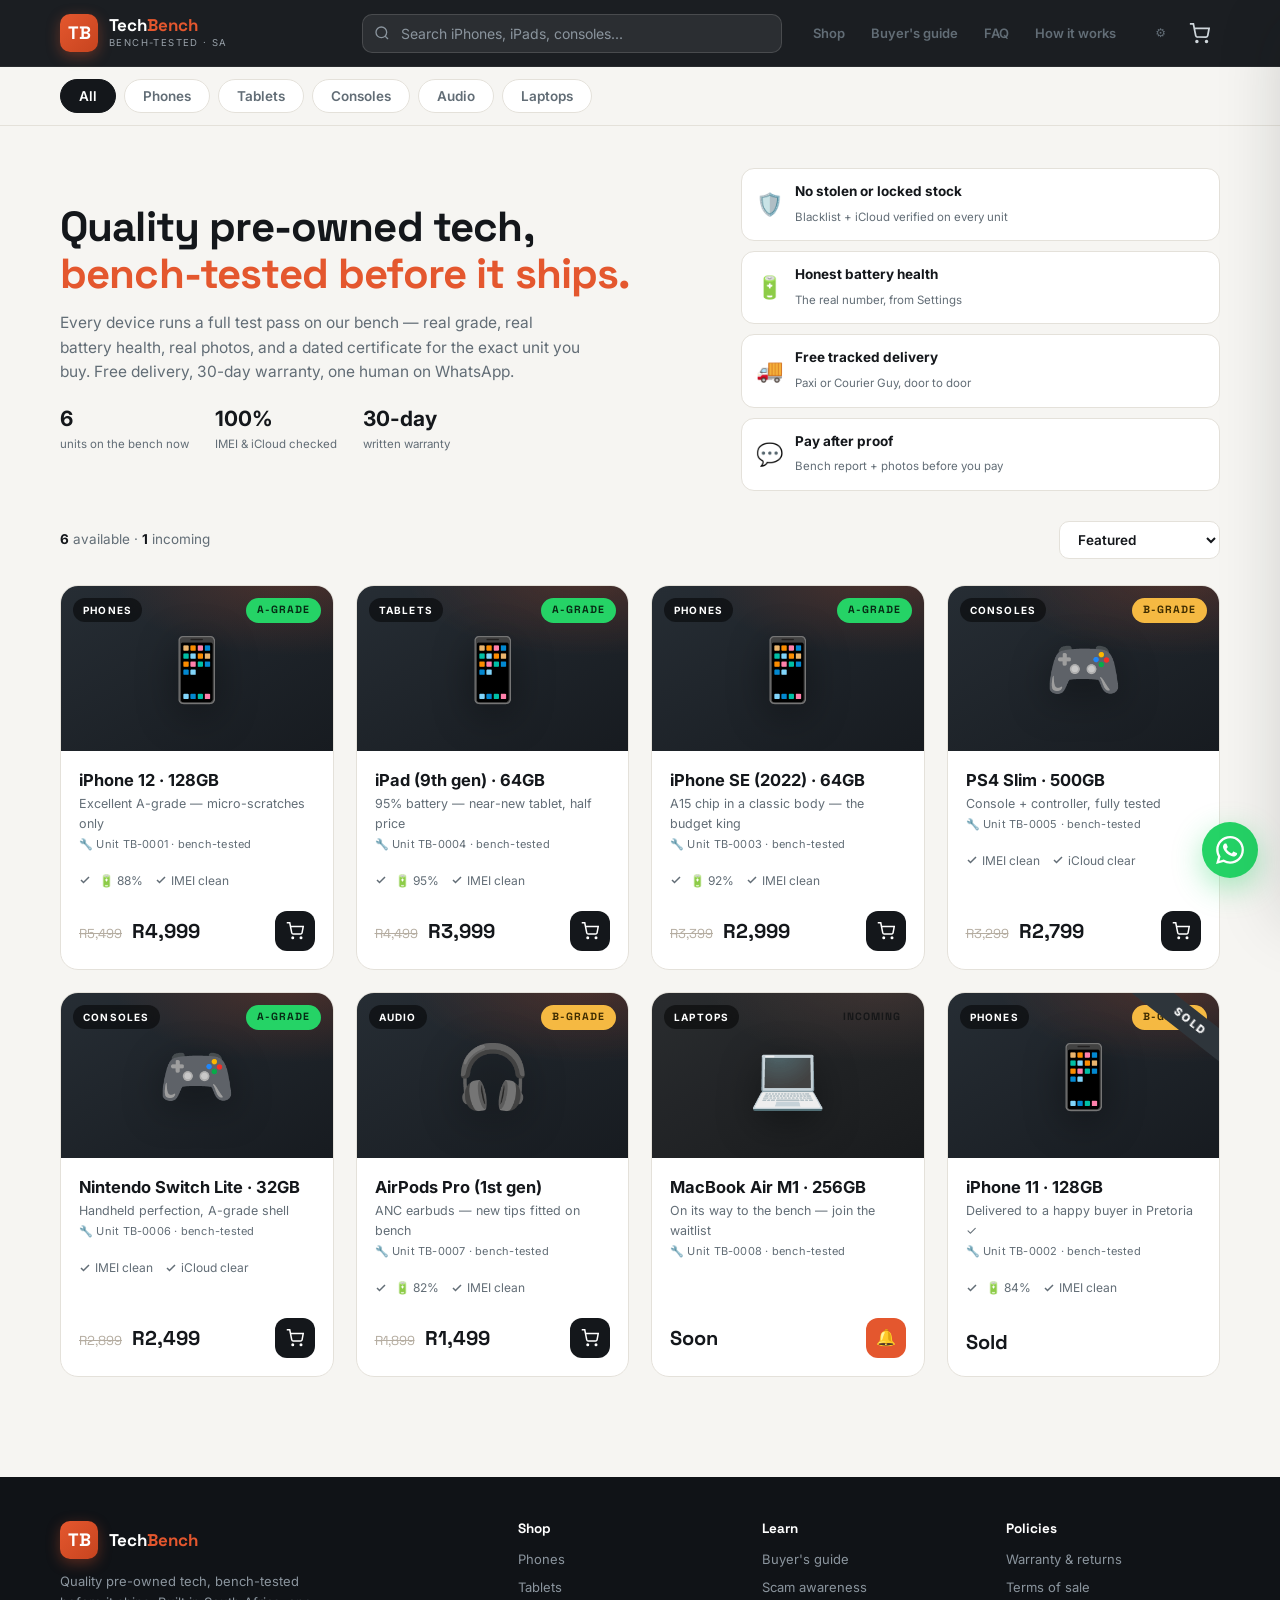
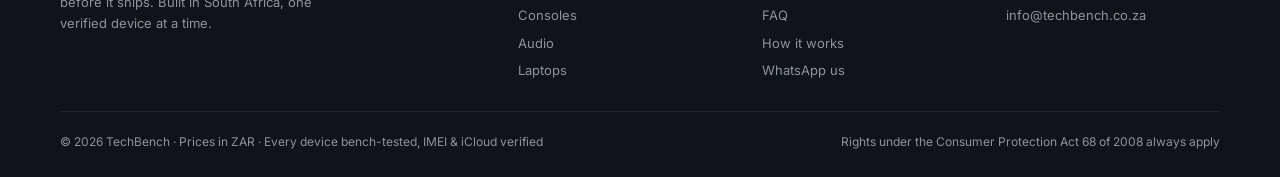
==== commit 1d703034: "CONSOLIDATION: store is now the homepage (repo root). Retired v1/v2 landings; content folded into SP" ====
--- a/index.html
+++ b/index.html
@@ -3,1244 +3,134 @@
 <head>
 <meta charset="UTF-8">
 <meta name="viewport" content="width=device-width, initial-scale=1.0">
-<title>TechBench — Used tech, bench-tested · Mokopane</title>
-<meta name="description" content="TechBench is a small used-tech store in Mokopane. Every device is bench-tested, graded and photographed before it ships. WhatsApp to buy.">
-<meta name="theme-color" content="#12151a">
-
+<title>TechBench Store — Bench-Tested Pre-Owned Tech, South Africa</title>
+<meta name="description" content="Shop quality pre-owned iPhones, iPads and tech in South Africa. Every device bench-tested, IMEI verified, honest grades, free delivery, warranty. Checkout via WhatsApp.">
+<meta name="theme-color" content="#14171b">
+<meta property="og:title" content="TechBench Store — Bench-Tested Pre-Owned Tech">
+<meta property="og:description" content="Quality pre-owned tech, bench-tested before it ships. Free delivery, warranty, WhatsApp checkout. WhatsApp 064 792 8206.">
 <meta property="og:type" content="website">
-<meta property="og:title" content="TechBench — Used tech, bench-tested">
-<meta property="og:description" content="Small store. Honest grades. Free SA delivery. WhatsApp to buy.">
+<meta property="og:image" content="https://tx0sh1.github.io/techbench/assets/og-cover.png">
+<meta property="og:image:width" content="1200">
+<meta property="og:image:height" content="630">
+<meta property="og:image:alt" content="TechBench — bench-tested pre-owned tech in South Africa">
+<meta property="og:url" content="https://tx0sh1.github.io/techbench/">
 <meta property="og:locale" content="en_ZA">
-<meta property="og:site_name" content="TechBench">
-
-<link rel="icon" href="data:image/svg+xml,%3Csvg xmlns='http://www.w3.org/2000/svg' viewBox='0 0 64 64'%3E%3Crect width='64' height='64' rx='12' fill='%23e4572e'/%3E%3Ctext x='32' y='43' text-anchor='middle' font-family='system-ui,sans-serif' font-weight='800' font-size='26' fill='%23fff'%3ETB%3C/text%3E%3C/svg%3E">
-
+<meta name="twitter:card" content="summary_large_image">
+<meta name="twitter:title" content="TechBench Store — Bench-Tested Pre-Owned Tech">
+<meta name="twitter:description" content="Quality pre-owned tech, bench-tested before it ships. Free delivery, warranty, WhatsApp checkout.">
+<meta name="twitter:image" content="https://tx0sh1.github.io/techbench/assets/og-cover.png">
+<link rel="icon" href="data:image/svg+xml,<svg xmlns='http://www.w3.org/2000/svg' viewBox='0 0 100 100'><rect width='100' height='100' rx='20' fill='%23e4572e'/><text x='50' y='68' font-size='52' font-weight='bold' font-family='Arial' fill='white' text-anchor='middle'>TB</text></svg>">
 <link rel="preconnect" href="https://fonts.googleapis.com">
 <link rel="preconnect" href="https://fonts.gstatic.com" crossorigin>
-<link href="https://fonts.googleapis.com/css2?family=Syne:wght@600;700;800&family=Outfit:wght@300;400;500;600;700&display=swap" rel="stylesheet">
+<link href="https://fonts.googleapis.com/css2?family=Space+Grotesk:wght@400;500;600;700&family=Inter:wght@400;500;600;700;800&display=swap" rel="stylesheet">
+<link rel="stylesheet" href="css/styles.css">
+</head>
+<body>
 
-<script type="application/ld+json">
-{
-  "@context": "https://schema.org",
-  "@type": "Store",
-  "name": "TechBench",
-  "description": "Used tech, bench-tested before it ships. Mokopane, South Africa.",
-  "email": "info@techbench.co.za",
-  "telephone": "+27647928206",
-  "priceRange": "ZAR",
-  "currenciesAccepted": "ZAR",
-  "paymentAccepted": "EFT",
-  "address": {"@type":"PostalAddress","addressLocality":"Mokopane","addressCountry":"ZA"},
-  "areaServed": {"@type":"Country","name":"South Africa"}
-}
-</script>
-
-<style>
-:root {
-  --ink: #12151a;
-  --ink-2: #1c2128;
-  --ink-3: #2a3139;
-  --paper: #f4f1ea;
-  --paper-2: #ebe6db;
-  --cream: #faf8f4;
-  --bench: #e4572e;
-  --bench-dark: #c7441f;
-  --bench-soft: #ff8f6a;
-  --steel: #6b757f;
-  --line: rgba(18,21,26,.12);
-  --line-soft: rgba(18,21,26,.08);
-  --ok: #2f8f55;
-  --header: 72px;
-  --display: "Syne", system-ui, sans-serif;
-  --body: "Outfit", system-ui, sans-serif;
-  --ease: cubic-bezier(.22,1,.36,1);
-}
-
-*, *::before, *::after { box-sizing: border-box; margin: 0; padding: 0; }
-
-html {
-  scroll-behavior: smooth;
-  scroll-padding-top: calc(var(--header) + 16px);
-}
-
-@media (prefers-reduced-motion: reduce) {
-  html { scroll-behavior: auto; }
-  *, *::before, *::after {
-    animation-duration: .01ms !important;
-    animation-iteration-count: 1 !important;
-    transition-duration: .01ms !important;
-  }
-}
-
-body {
-  font-family: var(--body);
-  background: var(--paper);
-  color: var(--ink);
-  font-size: 16.5px;
-  line-height: 1.55;
-  font-weight: 400;
-  -webkit-font-smoothing: antialiased;
-  overflow-x: hidden;
-}
-
-img, svg { display: block; max-width: 100%; }
-a { color: var(--bench-dark); text-decoration-thickness: 1px; text-underline-offset: 3px; }
-a:hover { color: var(--bench); }
-:focus-visible { outline: 2px solid var(--bench); outline-offset: 3px; }
-
-.wrap {
-  width: min(1120px, calc(100% - 40px));
-  margin-inline: auto;
-}
-
-.skip {
-  position: absolute; left: -9999px;
-}
-.skip:focus {
-  position: fixed; left: 14px; top: 14px; z-index: 999;
-  background: #fff; color: var(--ink); padding: 10px 14px;
-  font-weight: 700; text-decoration: none; border-radius: 8px;
-}
-
-/* ========== HEADER ========== */
-.site-header {
-  position: fixed; inset: 0 0 auto; z-index: 100;
-  height: var(--header);
-  transition: background .35s var(--ease), border-color .35s, backdrop-filter .35s;
-  border-bottom: 1px solid transparent;
-}
-.site-header.is-solid {
-  background: rgba(18,21,26,.82);
-  backdrop-filter: blur(16px);
-  -webkit-backdrop-filter: blur(16px);
-  border-bottom-color: rgba(255,255,255,.06);
-}
-.header-inner {
-  height: var(--header);
-  display: flex; align-items: center; justify-content: space-between; gap: 20px;
-}
-.brand {
-  display: flex; align-items: center; gap: 12px;
-  text-decoration: none; color: #fff;
-}
-.brand-mark {
-  width: 38px; height: 38px; border-radius: 11px;
-  background: var(--bench); color: #fff;
-  display: grid; place-items: center;
-  font-family: var(--display); font-weight: 800; font-size: 14px;
-  box-shadow: 0 0 0 1px rgba(255,255,255,.08), 0 10px 30px rgba(228,87,46,.35);
-}
-.brand-text {
-  font-family: var(--display); font-weight: 800; font-size: 1.15rem;
-  letter-spacing: -0.03em; line-height: 1;
-}
-.brand-text i { font-style: normal; color: var(--bench-soft); }
-.brand-sub {
-  display: block; margin-top: 4px;
-  font-family: var(--body); font-size: 11px; font-weight: 500;
-  letter-spacing: .12em; text-transform: uppercase; color: rgba(255,255,255,.45);
-}
-
-.nav { display: flex; align-items: center; gap: 6px; }
-.nav a {
-  color: rgba(255,255,255,.72); text-decoration: none;
-  font-size: 14px; font-weight: 500; padding: 9px 13px; border-radius: 999px;
-  transition: color .2s, background .2s;
-}
-.nav a:hover { color: #fff; background: rgba(255,255,255,.06); }
-.nav-cta {
-  background: var(--bench) !important; color: #fff !important;
-  font-weight: 600 !important; margin-left: 6px;
-  box-shadow: 0 8px 24px rgba(228,87,46,.35);
-}
-.nav-cta:hover { background: var(--bench-dark) !important; }
-
-.nav-toggle {
-  display: none; width: 42px; height: 42px; border-radius: 12px;
-  border: 1px solid rgba(255,255,255,.14); background: rgba(255,255,255,.04);
-  color: #fff; cursor: pointer; place-items: center;
-}
-.nav-toggle svg { width: 18px; height: 18px; }
-
-@media (max-width: 840px) {
-  .brand-sub { display: none; }
-  .nav-toggle { display: grid; }
-  .nav {
-    display: none; position: absolute; inset: var(--header) 0 auto;
-    background: rgba(18,21,26,.96); backdrop-filter: blur(16px);
-    flex-direction: column; align-items: stretch;
-    padding: 12px 20px 20px; border-bottom: 1px solid rgba(255,255,255,.06);
-  }
-  .nav.is-open { display: flex; }
-  .nav a { padding: 14px 12px; border-radius: 10px; }
-  .nav-cta { margin: 8px 0 0; text-align: center; }
-}
-
-/* ========== HERO ========== */
-.hero {
-  position: relative;
-  min-height: auto;
-  background: var(--ink);
-  color: #fff;
-  display: flex; align-items: center;
-  padding: calc(var(--header) + 28px) 0 48px;
-  overflow: hidden;
-}
-
-.hero-glow {
-  position: absolute;
-  width: 70vw; height: 70vw; max-width: 780px; max-height: 780px;
-  right: -8%; top: -10%;
-  background: radial-gradient(circle at center,
-    rgba(228,87,46,.45) 0%,
-    rgba(228,87,46,.18) 28%,
-    rgba(228,87,46,.05) 48%,
-    transparent 68%);
-  pointer-events: none;
-  animation: lamp 8s ease-in-out infinite alternate;
-}
-@keyframes lamp {
-  from { transform: translate3d(0,0,0) scale(1); opacity: .9; }
-  to { transform: translate3d(-3%, 4%, 0) scale(1.08); opacity: 1; }
-}
-
-.hero-grid-bg {
-  position: absolute; inset: 0;
-  background-image:
-    linear-gradient(rgba(255,255,255,.03) 1px, transparent 1px),
-    linear-gradient(90deg, rgba(255,255,255,.03) 1px, transparent 1px);
-  background-size: 64px 64px;
-  mask-image: radial-gradient(ellipse 80% 70% at 70% 30%, #000 20%, transparent 75%);
-  pointer-events: none;
-}
-
-.hero-inner {
-  position: relative; z-index: 1;
-  display: grid;
-  grid-template-columns: 1.15fr .85fr;
-  gap: 48px;
-  align-items: center;
-  width: min(1120px, calc(100% - 40px));
-  margin-inline: auto;
-}
-@media (max-width: 900px) {
-  .hero-inner { grid-template-columns: 1fr; gap: 28px; }
-}
-
-.hero-kicker {
-  display: inline-flex; align-items: center; gap: 10px;
-  font-size: 12px; font-weight: 600; letter-spacing: .18em;
-  text-transform: uppercase; color: var(--bench-soft);
-  margin-bottom: 14px;
-}
-.hero-kicker::before {
-  content: ""; width: 28px; height: 2px; background: var(--bench);
-}
-
-.hero h1 {
-  font-family: var(--display);
-  font-weight: 800;
-  font-size: clamp(2.4rem, 6vw, 4.4rem);
-  line-height: .94;
-  letter-spacing: -0.045em;
-  max-width: 10ch;
-  margin-bottom: 16px;
-}
-.hero h1 span {
-  display: block;
-  background: linear-gradient(120deg, #fff 30%, var(--bench-soft) 100%);
-  -webkit-background-clip: text; background-clip: text;
-  color: transparent;
-}
-
-.hero-lead {
-  font-size: clamp(1.05rem, 2vw, 1.2rem);
-  font-weight: 300;
-  color: rgba(255,255,255,.68);
-  max-width: 34ch;
-  margin-bottom: 22px;
-  line-height: 1.55;
-}
-
-.hero-actions {
-  display: flex; flex-wrap: wrap; gap: 12px; margin-bottom: 24px;
-}
-
-.btn {
-  display: inline-flex; align-items: center; justify-content: center; gap: 8px;
-  font-family: var(--body); font-weight: 600; font-size: 15px;
-  padding: 14px 22px; border-radius: 999px; border: none; cursor: pointer;
-  text-decoration: none; transition: transform .2s var(--ease), background .2s, box-shadow .2s;
-}
-.btn:hover { transform: translateY(-2px); }
-.btn-primary {
-  background: var(--bench); color: #fff !important;
-  box-shadow: 0 12px 32px rgba(228,87,46,.4);
-}
-.btn-primary:hover { background: var(--bench-dark); color: #fff !important; }
-.btn-ghost {
-  background: transparent; color: #fff !important;
-  border: 1px solid rgba(255,255,255,.22);
-}
-.btn-ghost:hover { background: rgba(255,255,255,.06); border-color: rgba(255,255,255,.4); color: #fff !important; }
-.btn-dark {
-  background: var(--ink); color: #fff !important;
-}
-.btn-dark:hover { background: #000; color: #fff !important; }
-.btn-block { width: 100%; }
-
-.hero-facts {
-  display: flex; flex-wrap: wrap; gap: 10px 22px;
-  padding-top: 8px;
-  border-top: 1px solid rgba(255,255,255,.1);
-  max-width: 520px;
-}
-.hero-facts li {
-  list-style: none;
-  font-size: 13px; font-weight: 500; color: rgba(255,255,255,.55);
-  display: flex; align-items: center; gap: 8px;
-}
-.hero-facts i {
-  width: 6px; height: 6px; border-radius: 50%;
-  background: var(--ok); box-shadow: 0 0 0 3px rgba(47,143,85,.2);
-  font-style: normal;
-}
-
-/* Stage — the phone under the lamp */
-.stage {
-  position: relative;
-  justify-self: end;
-  width: min(100%, 340px);
-  aspect-ratio: 4/5;
-  border-radius: 28px;
-  background:
-    linear-gradient(160deg, rgba(255,255,255,.06), transparent 40%),
-    var(--ink-2);
-  border: 1px solid rgba(255,255,255,.08);
-  box-shadow:
-    0 40px 80px rgba(0,0,0,.45),
-    inset 0 1px 0 rgba(255,255,255,.08);
-  overflow: hidden;
-  animation: rise .9s var(--ease) both;
-}
-@keyframes rise {
-  from { opacity: 0; transform: translateY(28px) rotate(1.5deg); }
-  to { opacity: 1; transform: translateY(0) rotate(0); }
-}
-@media (max-width: 900px) {
-  .stage { justify-self: center; width: min(100%, 320px); }
-}
-
-.stage-lamp {
-  position: absolute; top: -20%; left: 50%; transform: translateX(-50%);
-  width: 160%; height: 55%;
-  background: radial-gradient(ellipse at center, rgba(228,87,46,.35), transparent 65%);
-  pointer-events: none;
-}
-
-.stage-mat {
-  position: absolute; inset: auto 8% 8% 8%;
-  height: 42%;
-  background:
-    repeating-linear-gradient(90deg, #2a3038 0 2px, #232830 2px 14px);
-  border-radius: 8px;
-  opacity: .9;
-  box-shadow: 0 -20px 40px rgba(0,0,0,.35);
-}
-
-.stage-phone {
-  position: absolute;
-  left: 50%; top: 18%;
-  transform: translateX(-50%);
-  width: 46%;
-  aspect-ratio: 9/19.2;
-  background: linear-gradient(180deg, #0a0c0f, #151920);
-  border-radius: 22px;
-  border: 2px solid #3a424c;
-  box-shadow:
-    0 25px 50px rgba(0,0,0,.55),
-    inset 0 0 0 1px rgba(255,255,255,.05);
-}
-.stage-phone::before {
-  content: "";
-  position: absolute; top: 10px; left: 50%; transform: translateX(-50%);
-  width: 34%; height: 5px; border-radius: 99px; background: #2a3139;
-}
-.stage-phone::after {
-  content: "";
-  position: absolute; inset: 18px 10px 16px;
-  border-radius: 14px;
-  background:
-    linear-gradient(160deg, rgba(228,87,46,.15), transparent 50%),
-    #0e1116;
-  border: 1px solid rgba(255,255,255,.04);
-}
-
-.stage-tag {
-  position: absolute;
-  right: 14px; top: 14px;
-  background: rgba(18,21,26,.75);
-  backdrop-filter: blur(8px);
-  border: 1px solid rgba(255,255,255,.1);
-  color: #fff;
-  font-size: 11px; font-weight: 600; letter-spacing: .08em; text-transform: uppercase;
-  padding: 8px 11px; border-radius: 999px;
-}
-.stage-tag b { color: var(--bench-soft); font-weight: 700; }
-
-.stage-sheet {
-  position: absolute;
-  left: 12px; bottom: 14px;
-  width: 48%;
-  background: var(--cream);
-  color: var(--ink);
-  border-radius: 10px;
-  padding: 12px 12px 10px;
-  transform: rotate(-4deg);
-  box-shadow: 0 14px 30px rgba(0,0,0,.35);
-  font-size: 10px; line-height: 1.35;
-}
-.stage-sheet strong {
-  display: block; font-family: var(--display); font-size: 12px;
-  letter-spacing: -0.02em; margin-bottom: 6px;
-}
-.stage-sheet ul { list-style: none; color: var(--steel); }
-.stage-sheet li { display: flex; gap: 5px; margin: 2px 0; }
-.stage-sheet li::before { content: "✓"; color: var(--ok); font-weight: 700; }
-
-/* ========== BAND HELPERS ========== */
-.band { padding: 88px 0; }
-.band-tight { padding: 64px 0; }
-.eyebrow {
-  font-size: 12px; font-weight: 600; letter-spacing: .16em;
-  text-transform: uppercase; color: var(--bench); margin-bottom: 14px;
-}
-.section-title {
-  font-family: var(--display);
-  font-weight: 800;
-  font-size: clamp(1.9rem, 4vw, 3rem);
-  letter-spacing: -0.04em;
-  line-height: 1.05;
-  margin-bottom: 14px;
-}
-.section-lead {
-  color: var(--steel);
-  font-size: 1.05rem;
-  max-width: 42ch;
-  font-weight: 300;
-}
-
-/* ========== SHOP ========== */
-.shop { background: var(--paper); }
-
-.shop-head {
-  display: flex; justify-content: space-between; align-items: end;
-  gap: 24px; margin-bottom: 36px; flex-wrap: wrap;
-}
-
-.depts {
-  display: flex; flex-wrap: wrap; gap: 8px;
-}
-.depts a {
-  text-decoration: none; color: var(--ink);
-  background: transparent; border: 1px solid var(--line);
-  padding: 9px 16px; border-radius: 999px;
-  font-size: 13px; font-weight: 600;
-  transition: background .2s, border-color .2s, color .2s;
-}
-.depts a:hover, .depts a.is-on {
-  background: var(--ink); color: #fff; border-color: var(--ink);
-}
-
-.shelf {
-  display: grid;
-  grid-template-columns: 1.4fr .8fr;
-  gap: 20px;
-}
-@media (max-width: 800px) {
-  .shelf { grid-template-columns: 1fr; }
-}
-
-.product {
-  position: relative;
-  background: var(--cream);
-  border: 1px solid var(--line);
-  border-radius: 28px;
-  overflow: hidden;
-  display: grid;
-  grid-template-columns: 1.05fr 1fr;
-  min-height: 360px;
-  box-shadow: 0 20px 50px rgba(18,21,26,.06);
-  transition: transform .35s var(--ease), box-shadow .35s;
-}
-.product:hover {
-  transform: translateY(-4px);
-  box-shadow: 0 28px 60px rgba(18,21,26,.1);
-}
-@media (max-width: 700px) {
-  .product { grid-template-columns: 1fr; min-height: 0; }
-}
-
-.product-visual {
-  position: relative;
-  background:
-    radial-gradient(circle at 50% 30%, rgba(228,87,46,.18), transparent 55%),
-    linear-gradient(165deg, #1a1f26, #0f1216);
-  min-height: 280px;
-  display: grid; place-items: center;
-  overflow: hidden;
-}
-.product-visual .ghost-phone {
-  width: 42%;
-  aspect-ratio: 9/19;
-  border-radius: 20px;
-  border: 1.5px dashed rgba(255,255,255,.2);
-  background: rgba(255,255,255,.03);
-  position: relative;
-}
-.product-visual .ghost-phone::after {
-  content: "Photo soon";
-  position: absolute; inset: 0;
-  display: grid; place-items: center;
-  color: rgba(255,255,255,.4);
-  font-size: 12px; font-weight: 500; letter-spacing: .06em; text-transform: uppercase;
-}
-.product-badge {
-  position: absolute; left: 16px; top: 16px;
-  background: var(--bench); color: #fff;
-  font-size: 11px; font-weight: 700; letter-spacing: .1em; text-transform: uppercase;
-  padding: 8px 12px; border-radius: 999px;
-}
-
-.product-body {
-  padding: 28px 26px;
-  display: flex; flex-direction: column;
-}
-.product-body h3 {
-  font-family: var(--display);
-  font-size: clamp(1.5rem, 3vw, 1.85rem);
-  font-weight: 800; letter-spacing: -0.03em;
-  margin: 6px 0 10px;
-}
-.product-tags {
-  display: flex; flex-wrap: wrap; gap: 8px; margin-bottom: 14px;
-}
-.product-tags span {
-  font-size: 12px; font-weight: 600;
-  padding: 6px 10px; border-radius: 999px;
-  background: var(--paper-2); color: var(--ink-3);
-}
-.product-body > p {
-  color: var(--steel); font-size: 15px; margin-bottom: 20px;
-  flex: 1;
-}
-.product-price-row {
-  display: flex; align-items: center; justify-content: space-between;
-  gap: 12px; flex-wrap: wrap; margin-top: auto;
-}
-.product-price {
-  font-family: var(--display); font-weight: 800;
-  font-size: 1.1rem; letter-spacing: -0.02em; color: var(--steel);
-}
-
-.side-panel {
-  background: var(--ink);
-  color: #fff;
-  border-radius: 28px;
-  padding: 28px 26px;
-  display: flex; flex-direction: column;
-  justify-content: space-between;
-  min-height: 100%;
-  position: relative; overflow: hidden;
-}
-.side-panel::before {
-  content: "";
-  position: absolute; right: -30%; top: -20%;
-  width: 220px; height: 220px;
-  background: radial-gradient(circle, rgba(228,87,46,.35), transparent 70%);
-  pointer-events: none;
-}
-.side-panel h3 {
-  font-family: var(--display); font-weight: 800;
-  font-size: 1.45rem; letter-spacing: -0.03em;
-  margin-bottom: 10px; position: relative;
-}
-.side-panel p {
-  color: rgba(255,255,255,.6); font-size: 14.5px; font-weight: 300;
-  margin-bottom: 22px; position: relative; max-width: 28ch;
-}
-.want-links {
-  display: flex; flex-wrap: wrap; gap: 8px; position: relative; margin-bottom: 22px;
-}
-.want-links a {
-  text-decoration: none; color: #fff;
-  border: 1px solid rgba(255,255,255,.16);
-  padding: 8px 12px; border-radius: 999px;
-  font-size: 13px; font-weight: 500;
-  transition: background .2s, border-color .2s;
-}
-.want-links a:hover {
-  background: rgba(255,255,255,.08); border-color: rgba(255,255,255,.35); color: #fff;
-}
-
-/* ========== PROOF STRIP ========== */
-.proof {
-  background: var(--ink);
-  color: #fff;
-  padding: 28px 0;
-  border-block: 1px solid rgba(255,255,255,.06);
-}
-.proof-track {
-  display: flex; flex-wrap: wrap; justify-content: center; gap: 12px 36px;
-  font-size: 14px; font-weight: 500; color: rgba(255,255,255,.7);
-}
-.proof-track strong { color: #fff; font-weight: 600; }
-.proof-track span::before {
-  content: "";
-  display: inline-block; width: 6px; height: 6px; border-radius: 50%;
-  background: var(--bench); margin-right: 10px; vertical-align: 1px;
-}
-
-/* ========== HOW ========== */
-.how { background: var(--cream); }
-.how-grid {
-  display: grid;
-  grid-template-columns: .85fr 1.15fr;
-  gap: 48px;
-  align-items: start;
-  margin-top: 40px;
-}
-@media (max-width: 800px) {
-  .how-grid { grid-template-columns: 1fr; gap: 28px; }
-}
-
-.how-sticky h2 { margin-bottom: 12px; }
-.how-sticky p { color: var(--steel); max-width: 30ch; font-weight: 300; }
-
-.steps { list-style: none; display: grid; gap: 14px; }
-.step {
-  display: grid; grid-template-columns: 64px 1fr; gap: 18px;
-  padding: 22px 22px 22px 18px;
-  background: var(--paper);
-  border: 1px solid var(--line-soft);
-  border-radius: 20px;
-  transition: border-color .25s, transform .25s var(--ease);
-}
-.step:hover {
-  border-color: rgba(228,87,46,.35);
-  transform: translateX(4px);
-}
-.step-num {
-  font-family: var(--display); font-weight: 800;
-  font-size: 2rem; letter-spacing: -0.04em;
-  color: var(--bench); line-height: 1;
-  padding-top: 2px;
-}
-.step h3 {
-  font-family: var(--display); font-weight: 700;
-  font-size: 1.15rem; letter-spacing: -0.02em; margin-bottom: 4px;
-}
-.step p { color: var(--steel); font-size: 14.5px; font-weight: 300; }
-
-/* ========== REPORT ========== */
-.report {
-  background: var(--paper);
-  padding: 88px 0;
-}
-.report-panel {
-  display: grid; grid-template-columns: 1.2fr .8fr; gap: 28px;
-  background: linear-gradient(135deg, #fff7f2, var(--cream));
-  border: 1px solid rgba(228,87,46,.18);
-  border-radius: 32px;
-  padding: clamp(28px, 5vw, 48px);
-  align-items: center;
-  box-shadow: 12px 12px 0 rgba(228,87,46,.12);
-}
-@media (max-width: 760px) {
-  .report-panel { grid-template-columns: 1fr; box-shadow: 8px 8px 0 rgba(228,87,46,.12); }
-}
-.report-panel h2 { max-width: 16ch; }
-.report-panel .section-lead { margin-bottom: 0; }
-
-.report-card {
-  background: #fff;
-  border: 1px solid var(--line);
-  border-radius: 18px;
-  padding: 20px;
-  font-size: 13px;
-  transform: rotate(2deg);
-  box-shadow: 0 16px 40px rgba(18,21,26,.08);
-}
-.report-card-top {
-  display: flex; justify-content: space-between; align-items: center;
-  font-weight: 700; letter-spacing: .08em; text-transform: uppercase;
-  font-size: 11px; color: var(--steel); margin-bottom: 12px;
-  padding-bottom: 10px; border-bottom: 1px dashed var(--line);
-}
-.report-card-top b { color: var(--ok); }
-.report-card h3 {
-  font-family: var(--display); font-size: 1.2rem; letter-spacing: -0.02em;
-  margin-bottom: 12px;
-}
-.report-card ul { list-style: none; color: var(--steel); }
-.report-card li {
-  display: flex; justify-content: space-between;
-  padding: 7px 0; border-bottom: 1px solid var(--line-soft);
-}
-.report-card li:last-child { border-bottom: none; }
-.report-card li span:last-child { color: var(--ok); font-weight: 600; font-size: 11px; letter-spacing: .06em; }
-
-/* ========== COMING ========== */
-.coming {
-  background: var(--ink);
-  color: #fff;
-  padding: 88px 0;
-  position: relative; overflow: hidden;
-}
-.coming::before {
-  content: "";
-  position: absolute; left: -10%; bottom: -40%;
-  width: 50vw; height: 50vw;
-  background: radial-gradient(circle, rgba(228,87,46,.2), transparent 65%);
-  pointer-events: none;
-}
-.coming-grid {
-  position: relative;
-  display: grid; grid-template-columns: 1fr 1fr; gap: 20px;
-  margin-top: 36px;
-}
-@media (max-width: 700px) { .coming-grid { grid-template-columns: 1fr; } }
-.coming-card {
-  background: rgba(255,255,255,.04);
-  border: 1px solid rgba(255,255,255,.08);
-  border-radius: 24px;
-  padding: 28px;
-  transition: background .25s, border-color .25s, transform .25s var(--ease);
-}
-.coming-card:hover {
-  background: rgba(255,255,255,.07);
-  border-color: rgba(228,87,46,.35);
-  transform: translateY(-3px);
-}
-.coming-card .tag {
-  display: inline-block; font-size: 11px; font-weight: 700;
-  letter-spacing: .12em; text-transform: uppercase;
-  color: var(--bench-soft); margin-bottom: 14px;
-}
-.coming-card h3 {
-  font-family: var(--display); font-weight: 800;
-  font-size: 1.4rem; letter-spacing: -0.03em; margin-bottom: 10px;
-}
-.coming-card p {
-  color: rgba(255,255,255,.58); font-weight: 300; font-size: 15px;
-  margin-bottom: 20px; max-width: 34ch;
-}
-
-/* ========== FAQ ========== */
-.faq { background: var(--paper); padding: 88px 0; }
-.faq-layout {
-  display: grid; grid-template-columns: .7fr 1.3fr; gap: 48px;
-  margin-top: 8px;
-}
-@media (max-width: 800px) { .faq-layout { grid-template-columns: 1fr; gap: 24px; } }
-.faq-item { border-bottom: 1px solid var(--line); }
-.faq-q {
-  width: 100%; background: none; border: none; cursor: pointer;
-  font: inherit; font-weight: 600; text-align: left; color: var(--ink);
-  padding: 18px 0; display: flex; justify-content: space-between; gap: 16px;
-  align-items: center;
-}
-.faq-q .icon {
-  width: 28px; height: 28px; border-radius: 50%;
-  border: 1px solid var(--line); display: grid; place-items: center;
-  color: var(--steel); font-size: 18px; line-height: 1; flex-shrink: 0;
-  transition: background .2s, color .2s, border-color .2s, transform .25s var(--ease);
-}
-.faq-item.is-open .faq-q .icon {
-  background: var(--bench); color: #fff; border-color: var(--bench);
-  transform: rotate(45deg);
-}
-.faq-a {
-  display: none; padding: 0 40px 18px 0;
-  color: var(--steel); font-size: 15px; font-weight: 300; max-width: 56ch;
-}
-.faq-item.is-open .faq-a { display: block; animation: fade .35s var(--ease); }
-@keyframes fade { from { opacity: 0; transform: translateY(-4px); } to { opacity: 1; transform: none; } }
-.faq-a a { font-weight: 600; }
-
-/* ========== CONTACT ========== */
-.contact {
-  background: var(--ink-2);
-  color: #fff;
-  padding: 88px 0 72px;
-}
-.contact .eyebrow { color: var(--bench-soft); }
-.contact .section-lead { color: rgba(255,255,255,.55); margin-bottom: 36px; }
-.contact-grid {
-  display: grid; grid-template-columns: repeat(3, 1fr); gap: 16px;
-}
-@media (max-width: 720px) { .contact-grid { grid-template-columns: 1fr; } }
-.contact-card {
-  background: rgba(255,255,255,.04);
-  border: 1px solid rgba(255,255,255,.08);
-  border-radius: 22px;
-  padding: 24px;
-  min-height: 180px;
-  display: flex; flex-direction: column;
-}
-.contact-card h3 {
-  font-family: var(--display); font-weight: 800;
-  font-size: 1.2rem; letter-spacing: -0.02em; margin-bottom: 8px;
-}
-.contact-card p {
-  color: rgba(255,255,255,.5); font-size: 14px; font-weight: 300;
-  margin-bottom: 18px; flex: 1;
-}
-.contact-card a.plain {
-  color: #fff; font-weight: 600; text-decoration: none;
-  border-bottom: 1px solid rgba(255,255,255,.25);
-  align-self: start; padding-bottom: 2px;
-}
-.contact-card a.plain:hover { border-bottom-color: var(--bench); color: #fff; }
-.contact-note {
-  margin-top: 28px; color: rgba(255,255,255,.4); font-size: 14px;
-}
-
-/* ========== FOOTER ========== */
-.site-footer {
-  background: var(--ink);
-  color: rgba(255,255,255,.45);
-  padding: 28px 0 36px;
-  font-size: 13px;
-  border-top: 1px solid rgba(255,255,255,.06);
-}
-.footer-row {
-  display: flex; flex-wrap: wrap; gap: 14px 28px;
-  justify-content: space-between; align-items: center;
-}
-.site-footer a {
-  color: rgba(255,255,255,.55); text-decoration: none; font-weight: 500;
-}
-.site-footer a:hover { color: #fff; }
-.footer-links { display: flex; gap: 18px; flex-wrap: wrap; }
-
-/* ========== FLOAT ========== */
-.wa-float {
-  position: fixed; right: 20px; bottom: 20px; z-index: 90;
-}
-.wa-float a {
-  width: 58px; height: 58px; border-radius: 50%;
-  background: #25d366; color: #fff;
-  display: grid; place-items: center;
-  box-shadow: 0 12px 32px rgba(37,211,102,.4);
-  transition: transform .25s var(--ease);
-}
-.wa-float a:hover { transform: scale(1.06) translateY(-2px); }
-.wa-float svg { width: 28px; height: 28px; fill: currentColor; }
-
-@media (max-width: 520px) {
-  .wrap { width: calc(100% - 28px); }
-  .band, .report, .coming, .faq, .contact { padding: 64px 0; }
-}
-</style>
-</head>
-<body id="top">
-
-<a class="skip" href="#main">Skip to content</a>
-
-<script>
-  const WHATSAPP = "27647928206";
-  const WARRANTY_DAYS = "";
-
-  function waLink(message) {
-    return "https://wa.me/" + WHATSAPP.replace(/[^0-9]/g, "") + "?text=" + encodeURIComponent(message);
-  }
-
-  document.addEventListener("DOMContentLoaded", function () {
-    document.querySelectorAll("[data-wa]").forEach(function (el) {
-      el.setAttribute("href", waLink(el.getAttribute("data-wa") || "Hi TechBench!"));
-      el.setAttribute("target", "_blank");
-      el.setAttribute("rel", "noopener noreferrer");
-    });
-
-    document.querySelectorAll("[data-warranty-faq]").forEach(function (el) {
-      el.innerHTML = WARRANTY_DAYS
-        ? WARRANTY_DAYS + "-day warranty against functional defects from delivery. Excludes physical damage, liquid damage, and battery wear. Full policy: <a href=\"docs/warranty.html\">Warranty &amp; returns</a>."
-        : "Every unit ships with a written warranty against functional defects from delivery — day count confirmed on your invoice before you pay. Excludes physical damage, liquid damage, and battery wear. Full policy: <a href=\"docs/warranty.html\">Warranty &amp; returns</a>.";
-    });
-
-    const header = document.querySelector(".site-header");
-    const onScroll = function () {
-      header.classList.toggle("is-solid", window.scrollY > 24);
-    };
-    onScroll();
-    window.addEventListener("scroll", onScroll, { passive: true });
-
-    const toggle = document.querySelector(".nav-toggle");
-    const nav = document.querySelector(".nav");
-    if (toggle && nav) {
-      toggle.addEventListener("click", function () {
-        const open = nav.classList.toggle("is-open");
-        toggle.setAttribute("aria-expanded", open ? "true" : "false");
-      });
-      nav.querySelectorAll("a").forEach(function (a) {
-        a.addEventListener("click", function () {
-          nav.classList.remove("is-open");
-          toggle.setAttribute("aria-expanded", "false");
-        });
-      });
-    }
-
-    document.querySelectorAll(".faq-q").forEach(function (btn) {
-      btn.addEventListener("click", function () {
-        const item = btn.closest(".faq-item");
-        const wasOpen = item.classList.contains("is-open");
-        document.querySelectorAll(".faq-item.is-open").forEach(function (open) {
-          open.classList.remove("is-open");
-          open.querySelector(".faq-q").setAttribute("aria-expanded", "false");
-        });
-        if (!wasOpen) {
-          item.classList.add("is-open");
-          btn.setAttribute("aria-expanded", "true");
-        }
-      });
-    });
-  });
-</script>
-
-<header class="site-header">
-  <div class="wrap header-inner">
-    <a class="brand" href="#top" aria-label="TechBench home">
-      <div class="brand-mark" aria-hidden="true">TB</div>
+<!-- ============ HEADER ============ -->
+<header class="store-header">
+  <div class="wrap header-row">
+    <a class="brand" href="#/" data-link>
+      <div class="logo">TB</div>
       <div>
-        <div class="brand-text">Tech<i>Bench</i></div>
-        <span class="brand-sub">Mokopane · SA</span>
+        <div class="brand-name">Tech<span>Bench</span></div>
+        <div class="brand-tag">Bench-tested · SA</div>
       </div>
     </a>
-
-    <button class="nav-toggle" type="button" aria-label="Open menu" aria-expanded="false" aria-controls="site-nav">
-      <svg viewBox="0 0 24 24" fill="none" stroke="currentColor" stroke-width="2"><path d="M4 7h16M4 12h16M4 17h16"/></svg>
-    </button>
-
-    <nav class="nav" id="site-nav" aria-label="Primary">
-      <a href="store/">Store</a>
-      <a href="#shop">Shop</a>
-      <a href="#how">How it works</a>
-      <a href="#faq">FAQ</a>
-      <a class="nav-cta" href="#" data-wa="Hi TechBench! I'm looking for used tech.">WhatsApp</a>
+    <div class="header-search">
+      <svg class="s-ic" viewBox="0 0 24 24" fill="none" stroke="currentColor" stroke-width="2"><circle cx="11" cy="11" r="8"/><path d="M21 21l-4.35-4.35"/></svg>
+      <input type="search" id="search-input" placeholder="Search iPhones, iPads, consoles..." autocomplete="off">
+    </div>
+    <nav class="store-nav" aria-label="Store">
+      <a href="#/" data-link class="nav-link">Shop</a>
+      <a href="#/guide" data-link class="nav-link">Buyer's guide</a>
+      <a href="#/faq" data-link class="nav-link">FAQ</a>
+      <a href="#/how" data-link class="nav-link">How it works</a>
     </nav>
+    <div class="header-actions">
+      <a href="admin.html" class="home-link" style="color:var(--muted);text-decoration:none;font-size:12px;font-weight:600;margin-right:4px;white-space:nowrap;" title="Admin (token required)">⚙️</a>
+      <button class="icon-btn" id="open-cart" aria-label="Open cart">
+        <svg viewBox="0 0 24 24" fill="none" stroke="currentColor" stroke-width="2"><circle cx="9" cy="21" r="1"/><circle cx="20" cy="21" r="1"/><path d="M1 1h4l2.68 13.39a2 2 0 002 1.61h9.72a2 2 0 002-1.61L23 6H6"/></svg>
+        <span class="cart-count empty" id="cart-count">0</span>
+      </button>
+    </div>
   </div>
 </header>
 
-<main id="main">
+<!-- ============ CATEGORY CHIPS ============ -->
+<div class="chips-bar">
+  <div class="chips" id="category-chips"></div>
+</div>
 
-  <section class="hero" aria-labelledby="hero-title">
-    <div class="hero-glow" aria-hidden="true"></div>
-    <div class="hero-grid-bg" aria-hidden="true"></div>
+<!-- ============ MAIN VIEW (router target) ============ -->
+<main id="view" class="wrap"></main>
 
-    <div class="hero-inner">
+<!-- ============ FOOTER ============ -->
+<footer class="store-footer">
+  <div class="wrap">
+    <div class="f-grid">
       <div>
-        <p class="hero-kicker">Bench-tested used tech</p>
-        <h1 id="hero-title"><span>TechBench</span></h1>
-        <p class="hero-lead">A small store in Mokopane. We test every device on the bench, grade it honestly, and ship it free across South Africa.</p>
-        <div class="hero-actions">
-          <a class="btn btn-primary" href="store/">Browse the full store</a>
-          <a class="btn btn-ghost" href="#" data-wa="Hi TechBench! I'm looking for a used iPhone.">Message us</a>
+        <div class="brand" style="margin-bottom:12px;">
+          <div class="logo">TB</div>
+          <div><div class="brand-name">Tech<span>Bench</span></div></div>
         </div>
-        <ul class="hero-facts">
-          <li><i></i> Real photos of the actual unit</li>
-          <li><i></i> IMEI &amp; iCloud checked</li>
-          <li><i></i> Free door-to-door delivery</li>
-          <li><i></i> Written warranty</li>
+        <p style="max-width:260px;font-size:13px;">Quality pre-owned tech, bench-tested before it ships. Built in South Africa, one verified device at a time.</p>
+      </div>
+      <div>
+        <h4>Shop</h4>
+        <ul id="footer-cats"></ul>
+      </div>
+      <div>
+        <h4>Learn</h4>
+        <ul>
+          <li><a href="#/guide" data-link>Buyer's guide</a></li>
+          <li><a href="#/guide" data-link>Scam awareness</a></li>
+          <li><a href="#/faq" data-link>FAQ</a></li>
+          <li><a href="#/how" data-link>How it works</a></li>
+          <li><a href="https://wa.me/27647928206">WhatsApp us</a></li>
         </ul>
       </div>
-
-      <aside class="stage" aria-hidden="true">
-        <div class="stage-lamp"></div>
-        <div class="stage-tag">Under the <b>lamp</b></div>
-        <div class="stage-phone"></div>
-        <div class="stage-mat"></div>
-        <div class="stage-sheet">
-          <strong>Bench check</strong>
-          <ul>
-            <li>Screen &amp; touch</li>
-            <li>Battery health</li>
-            <li>Cameras · Face ID</li>
-            <li>IMEI clean</li>
-          </ul>
-        </div>
-      </aside>
-    </div>
-  </section>
-
-  <div class="proof" aria-hidden="true">
-    <div class="wrap">
-      <div class="proof-track">
-        <span><strong>Tested</strong> on the bench</span>
-        <span><strong>Graded</strong> A / B / C</span>
-        <span><strong>Verified</strong> IMEI + iCloud</span>
-        <span><strong>Shipped</strong> free in SA</span>
+      <div>
+        <h4>Policies</h4>
+        <ul>
+          <li><a href="docs/warranty.html">Warranty &amp; returns</a></li>
+          <li><a href="docs/terms.html">Terms of sale</a></li>
+          <li><a href="mailto:info@techbench.co.za">info@techbench.co.za</a></li>
+        </ul>
       </div>
     </div>
-  </div>
-
-  <section class="shop band" id="shop" aria-labelledby="shop-title">
-    <div class="wrap">
-      <div class="shop-head">
-        <div>
-          <p class="eyebrow">The shelf</p>
-          <h2 class="section-title" id="shop-title">What’s in right now</h2>
-          <p class="section-lead">No fake stock. When a unit is ready, it lives here with its grade, battery health, and Bench Test Report. <a href="store/" class="shop-link" style="color:var(--bench);font-weight:700;">Browse the full interactive store →</a></p>
-        </div>
-        <nav class="depts" aria-label="Departments">
-          <a class="is-on" href="#shop">Phones</a>
-          <a href="#" data-wa="Hi TechBench — put me on the list for a used MacBook.">MacBooks</a>
-          <a href="#" data-wa="Hi TechBench — interested in tablets / audio / accessories.">More tech</a>
-          <a href="#coming">Repairs</a>
-        </nav>
-      </div>
-
-      <div class="shelf">
-        <article class="product">
-          <div class="product-visual">
-            <span class="product-badge">Inbound</span>
-            <div class="ghost-phone"></div>
-          </div>
-          <div class="product-body">
-            <p class="eyebrow" style="margin-bottom:0;">First unit</p>
-            <h3>iPhone 12 · 128GB</h3>
-            <div class="product-tags">
-              <span>A-grade</span>
-              <span>Free delivery</span>
-              <span>Written warranty</span>
-            </div>
-            <p>On its way to the bench. Join the waitlist and you’ll hear first when it’s tested, photographed, and ready.</p>
-            <div class="product-price-row">
-              <span class="product-price">Price on landing</span>
-              <a class="btn btn-primary" href="#" data-wa="Hi TechBench — add me to the waitlist for the iPhone 12.">Join waitlist</a>
-            </div>
-          </div>
-        </article>
-
-        <aside class="side-panel">
-          <div>
-            <h3>Want something else?</h3>
-            <p>Tap what you’re hunting. We source to demand — honest grades only.</p>
-            <div class="want-links">
-              <a href="#" data-wa="Hi TechBench — looking for an iPhone 13.">iPhone 13</a>
-              <a href="#" data-wa="Hi TechBench — looking for an iPhone 14.">iPhone 14</a>
-              <a href="#" data-wa="Hi TechBench — looking for a used MacBook.">MacBook</a>
-              <a href="#" data-wa="Hi TechBench — looking for AirPods / audio.">Audio</a>
-              <a href="#" data-wa="Hi TechBench — here's what I need: ">Something else</a>
-            </div>
-          </div>
-          <a class="btn btn-primary btn-block" href="#" data-wa="Hi TechBench! I'm looking for used tech.">Chat on WhatsApp</a>
-        </aside>
-      </div>
-
-      <!--
-      LISTING TEMPLATE — duplicate .product when a unit is ready
-      Replace photo, price, report link. Keep WhatsApp reserve message accurate.
-      -->
-    </div>
-  </section>
-
-  <section class="how band" id="how" aria-labelledby="how-title">
-    <div class="wrap">
-      <div class="how-grid">
-        <div class="how-sticky">
-          <p class="eyebrow">How it works</p>
-          <h2 class="section-title" id="how-title">From our bench to your hands</h2>
-          <p>Four steps. No storefront theatre — just the work.</p>
-        </div>
-        <ol class="steps">
-          <li class="step">
-            <div class="step-num">01</div>
-            <div>
-              <h3>We source &amp; test</h3>
-              <p>Screen, battery, cameras, speakers, charging, connectivity — full bench check.</p>
-            </div>
-          </li>
-          <li class="step">
-            <div class="step-num">02</div>
-            <div>
-              <h3>We grade honestly</h3>
-              <p>Real A/B/C grade, real battery %, real photos of the actual unit. No surprises.</p>
-            </div>
-          </li>
-          <li class="step">
-            <div class="step-num">03</div>
-            <div>
-              <h3>You pay by EFT</h3>
-              <p>Clear ZAR price on the invoice. We ship only once payment reflects in-bank — not on screenshots.</p>
-            </div>
-          </li>
-          <li class="step">
-            <div class="step-num">04</div>
-            <div>
-              <h3>Free delivery</h3>
-              <p>Door-to-door via Paxi / Courier Guy. Tracking the day it ships. Or collect in Mokopane.</p>
-            </div>
-          </li>
-        </ol>
-      </div>
-    </div>
-  </section>
-
-  <section class="report" id="report" aria-labelledby="report-title">
-    <div class="wrap">
-      <div class="report-panel">
-        <div>
-          <p class="eyebrow">The differentiator</p>
-          <h2 class="section-title" id="report-title">Every phone ships with its Bench Test Report.</h2>
-          <p class="section-lead">A serial-numbered sheet of every check that unit passed. Ask to see it before you buy — it’s yours to keep.</p>
-        </div>
-        <aside class="report-card" aria-hidden="true">
-          <div class="report-card-top"><span>TB-REPORT</span><b>PASS</b></div>
-          <h3>Bench Test Report</h3>
-          <ul>
-            <li><span>IMEI / identity</span><span>PASS</span></li>
-            <li><span>Battery health</span><span>PASS</span></li>
-            <li><span>Screen &amp; touch</span><span>PASS</span></li>
-            <li><span>Cameras · Face ID</span><span>PASS</span></li>
-            <li><span>Charging · speakers</span><span>PASS</span></li>
-          </ul>
-        </aside>
-      </div>
-    </div>
-  </section>
-
-  <section class="coming" id="coming" aria-labelledby="coming-title">
-    <div class="wrap">
-      <p class="eyebrow">Building out</p>
-      <h2 class="section-title" id="coming-title" style="color:#fff;max-width:14ch;">Same bench. More to come.</h2>
-      <p class="section-lead" style="color:rgba(255,255,255,.55);">Phones first. Everything else when the floor is proven.</p>
-
-      <div class="coming-grid">
-        <article class="coming-card">
-          <span class="tag">Sourcing</span>
-          <h3>MacBooks &amp; more tech</h3>
-          <p>Laptops, tablets, audio — tell us what you need and we’ll see if the numbers make sense.</p>
-          <a class="btn btn-ghost" href="#" data-wa="Hi TechBench — put me on the list for a used MacBook / more tech.">Join that list</a>
-        </article>
-        <article class="coming-card">
-          <span class="tag">Phase 2</span>
-          <h3>Repairs &amp; trade-ins</h3>
-          <p>Screens, batteries, ports — and buying your old device. Same person, same honesty standard.</p>
-          <a class="btn btn-ghost" href="#" data-wa="Hi TechBench — add me to the repairs / trade-in waitlist.">Ping me when open</a>
-        </article>
-      </div>
-    </div>
-  </section>
-
-  <section class="faq" id="faq" aria-labelledby="faq-title">
-    <div class="wrap">
-      <div class="faq-layout">
-        <div>
-          <p class="eyebrow">FAQ</p>
-          <h2 class="section-title" id="faq-title">Straight answers</h2>
-          <p class="section-lead">If it’s not here, WhatsApp us. No scripts.</p>
-        </div>
-        <div>
-          <div class="faq-item">
-            <button class="faq-q" type="button" aria-expanded="false">
-              Are your phones stolen or locked?
-              <span class="icon" aria-hidden="true">+</span>
-            </button>
-            <div class="faq-a">No. Every device passes an IMEI blacklist check and an iCloud/activation-lock check before listing. We don’t sell locked or blacklisted devices — ever.</div>
-          </div>
-          <div class="faq-item">
-            <button class="faq-q" type="button" aria-expanded="false">
-              Why cheaper than iStore Preowned?
-              <span class="icon" aria-hidden="true">+</span>
-            </button>
-            <div class="faq-a">No storefront, no staff. You get bench-test proof, a warranty, and WhatsApp with the person who tested your device.</div>
-          </div>
-          <div class="faq-item">
-            <button class="faq-q" type="button" aria-expanded="false">
-              What does the warranty cover?
-              <span class="icon" aria-hidden="true">+</span>
-            </button>
-            <div class="faq-a"><span data-warranty-faq></span></div>
-          </div>
-          <div class="faq-item">
-            <button class="faq-q" type="button" aria-expanded="false">
-              Do you deliver?
-              <span class="icon" aria-hidden="true">+</span>
-            </button>
-            <div class="faq-a">Yes — free door-to-door via Paxi/Courier Guy. Tracking number the day it ships.</div>
-          </div>
-          <div class="faq-item">
-            <button class="faq-q" type="button" aria-expanded="false">
-              How do I pay?
-              <span class="icon" aria-hidden="true">+</span>
-            </button>
-            <div class="faq-a">EFT to the account on your invoice. We ship once payment reflects in our bank — verified in-bank, not on screenshots.</div>
-          </div>
-          <div class="faq-item">
-            <button class="faq-q" type="button" aria-expanded="false">
-              Can I collect?
-              <span class="icon" aria-hidden="true">+</span>
-            </button>
-            <div class="faq-a">Yes, in Mokopane — safe public meetup. Price may drop slightly if collection saves delivery.</div>
-          </div>
-          <div class="faq-item">
-            <button class="faq-q" type="button" aria-expanded="false">
-              Repairs or trade-ins?
-              <span class="icon" aria-hidden="true">+</span>
-            </button>
-            <div class="faq-a">Not yet. <a href="#" data-wa="Hi TechBench — add me to the repairs / trade-in waitlist.">Join the list</a> and we’ll message you when Phase 2 opens.</div>
-          </div>
-        </div>
-      </div>
-    </div>
-  </section>
-
-  <section class="contact" id="contact" aria-labelledby="contact-title">
-    <div class="wrap">
-      <p class="eyebrow">Contact</p>
-      <h2 class="section-title" id="contact-title" style="color:#fff;">Talk to the bench</h2>
-      <p class="section-lead">WhatsApp is the storefront. Everything else is backup.</p>
-
-      <div class="contact-grid">
-        <article class="contact-card">
-          <h3>WhatsApp</h3>
-          <p>Stock, waitlist, questions — fastest path.</p>
-          <a class="btn btn-primary" href="#" data-wa="Hi TechBench! I'm looking for used tech.">064 792 8206</a>
-        </article>
-        <article class="contact-card">
-          <h3>Email</h3>
-          <p>Invoices and formal enquiries.</p>
-          <a class="plain" href="mailto:info@techbench.co.za">info@techbench.co.za</a>
-        </article>
-        <article class="contact-card">
-          <h3>Find us</h3>
-          <p>Mokopane, South Africa. Prices in ZAR. We verify, we test, we deliver.</p>
-          <a class="plain" href="docs/terms.html">Terms of sale →</a>
-        </article>
-      </div>
-      <p class="contact-note">Sole proprietorship · <a href="docs/warranty.html" style="color:rgba(255,255,255,.7)">Warranty &amp; returns</a></p>
-    </div>
-  </section>
-
-</main>
-
-<footer class="site-footer">
-  <div class="wrap footer-row">
-    <p>© 2026 TechBench — every device bench-tested before it ships.</p>
-    <div class="footer-links">
-      <a href="docs/terms.html">Terms</a>
-      <a href="docs/warranty.html">Warranty</a>
-      <a href="mailto:info@techbench.co.za">Email</a>
+    <div class="f-bottom">
+      <span>© 2026 TechBench · Prices in ZAR · Every device bench-tested, IMEI &amp; iCloud verified</span>
+      <span>Rights under the Consumer Protection Act 68 of 2008 always apply</span>
     </div>
   </div>
 </footer>
 
-<div class="wa-float">
-  <a href="#" data-wa="Hi TechBench! I'm looking for used tech." aria-label="WhatsApp TechBench">
-    <svg viewBox="0 0 24 24" aria-hidden="true"><path d="M17.472 14.382c-.297-.149-1.758-.867-2.03-.967-.273-.099-.471-.148-.67.15-.197.297-.767.966-.94 1.164-.173.199-.347.223-.644.075-.297-.150-1.255-.463-2.39-1.475-.883-.788-1.48-1.761-1.653-2.059-.173-.297-.018-.458.13-.606.134-.133.298-.347.446-.52.149-.174.198-.298.298-.497.099-.198.05-.371-.025-.52-.075-.149-.669-1.612-.916-2.207-.242-.579-.487-.5-.669-.51-.173-.008-.371-.01-.57-.01-.198 0-.52.074-.792.372-.272.297-1.04 1.016-1.04 2.479 0 1.462 1.065 2.875 1.213 3.074.149.198 2.096 3.2 5.077 4.487.709.306 1.262.489 1.694.625.712.227 1.36.195 1.871.118.571-.085 1.758-.719 2.006-1.413.248-.694.248-1.289.173-1.413-.074-.124-.272-.198-.57-.347m-5.421 7.403h-.004a9.87 9.87 0 01-5.031-1.378l-.361-.214-3.741.982.998-3.648-.235-.374a9.86 9.86 0 01-1.51-5.26c.001-5.45 4.436-9.884 9.888-9.884 2.64 0 5.122 1.03 6.988 2.898a9.825 9.825 0 012.893 6.994c-.003 5.45-4.435 9.884-9.885 9.884m8.413-18.297A11.815 11.815 0 0012.05 0C5.495 0 .16 5.335.157 11.892c0 2.096.547 4.142 1.588 5.945L.057 24l6.305-1.654a11.882 11.882 0 005.683 1.448h.005c6.554 0 11.89-5.335 11.893-11.893a11.821 11.821 0 00-3.48-8.413z"/></svg>
-  </a>
-</div>
+<!-- ============ CART DRAWER ============ -->
+<div class="cart-overlay" id="cart-overlay"></div>
+<aside class="cart-drawer" id="cart-drawer">
+  <div class="cart-head">
+    <h3>Your cart</h3>
+    <button class="cart-close" id="cart-close" aria-label="Close cart">✕</button>
+  </div>
+  <div class="cart-items" id="cart-items"></div>
+  <div class="cart-foot" id="cart-foot"></div>
+</aside>
 
+<!-- floating WhatsApp -->
+<a class="float-wa" href="https://wa.me/27647928206?text=Hi%20TechBench!" aria-label="Chat on WhatsApp">
+  <svg viewBox="0 0 24 24" fill="currentColor"><path d="M17.472 14.382c-.297-.149-1.758-.867-2.03-.967-.273-.099-.471-.148-.67.15-.197.297-.767.966-.94 1.164-.173.199-.347.223-.644.075-.297-.15-1.255-.463-2.39-1.475-.883-.788-1.48-1.761-1.653-2.059-.173-.297-.018-.458.13-.606.134-.133.297-.347.446-.52.149-.174.198-.298.298-.497.099-.198.05-.371-.025-.52-.075-.149-.669-1.612-.916-2.207-.242-.579-.487-.5-.669-.51-.173-.008-.371-.01-.57-.01-.198 0-.52.074-.792.372-.272.297-1.04 1.016-1.04 2.479 0 1.462 1.065 2.875 1.213 3.074.149.198 2.096 3.2 5.077 4.487.709.306 1.262.489 1.694.625.712.227 1.36.195 1.871.118.571-.085 1.758-.719 2.006-1.413.248-.694.248-1.289.173-1.413-.074-.124-.272-.198-.57-.347m-5.421 7.403h-.004a9.87 9.87 0 01-5.031-1.378l-.361-.214-3.741.982.998-3.648-.235-.374a9.86 9.86 0 01-1.51-5.26c.001-5.45 4.436-9.884 9.888-9.884 2.64 0 5.122 1.03 6.988 2.898a9.825 9.825 0 012.893 6.994c-.003 5.45-4.437 9.884-9.885 9.884m8.413-18.297A11.815 11.815 0 0012.05 0C5.495 0 .16 5.335.157 11.892c0 2.096.547 4.142 1.588 5.945L.057 24l6.305-1.654a11.882 11.882 0 005.683 1.448h.005c6.554 0 11.89-5.335 11.893-11.893a11.821 11.821 0 00-3.48-8.413z"/></svg>
+</a>
+
+<div class="toast-wrap" id="toast-wrap"></div>
+
+<script src="js/data.js"></script>
+<script src="js/engine.js"></script>
+<script src="js/views/catalog.js"></script>
+<script src="js/views/product.js"></script>
+<script src="js/views/cart.js"></script>
+<script src="js/views/checkout.js"></script>
+<script src="js/views/content.js"></script>
+<script src="js/app.js"></script>
 </body>
 </html>
--- a/css/styles.css
+++ b/css/styles.css
@@ -0,0 +1,602 @@
+/* ============================================================
+   TechBench Store — Design System
+   Workbench orange + tool steel + warm paper. Mobile-first.
+   ============================================================ */
+:root {
+  --ink: #14171b;
+  --ink-2: #1e2329;
+  --paper: #f6f5f2;
+  --paper-2: #ffffff;
+  --orange: #e4572e;
+  --orange-dark: #c7441f;
+  --orange-soft: #fdeee8;
+  --steel: #2e353b;
+  --muted: #626d76;
+  --line: #e4e1da;
+  --green: #25D366;
+  --green-dark: #1da851;
+  --gold: #f5b942;
+  --red: #d64545;
+  --shadow-sm: 0 2px 8px rgba(20,23,27,.06);
+  --shadow-md: 0 8px 28px rgba(20,23,27,.10);
+  --shadow-lg: 0 20px 60px rgba(20,23,27,.16);
+  --radius: 14px;
+  --radius-lg: 20px;
+  --font-display: 'Space Grotesk', system-ui, sans-serif;
+  --font-body: 'Inter', system-ui, -apple-system, sans-serif;
+  --header-h: 66px;
+}
+* { margin: 0; padding: 0; box-sizing: border-box; }
+html { scroll-behavior: smooth; }
+body {
+  font-family: var(--font-body);
+  background: var(--paper);
+  color: var(--ink);
+  line-height: 1.6;
+  -webkit-font-smoothing: antialiased;
+}
+h1,h2,h3,h4 { font-family: var(--font-display); line-height: 1.2; }
+a { color: var(--orange); }
+button { font-family: var(--font-body); cursor: pointer; }
+img { max-width: 100%; display: block; }
+.wrap { max-width: 1200px; margin: 0 auto; padding: 0 20px; }
+.hidden { display: none !important; }
+
+/* ============ HEADER ============ */
+.store-header {
+  position: sticky; top: 0; z-index: 200;
+  background: rgba(20,23,27,.97);
+  backdrop-filter: blur(10px);
+  color: #fff;
+  border-bottom: 1px solid rgba(255,255,255,.06);
+}
+.header-row { display: flex; align-items: center; gap: 14px; height: var(--header-h); }
+.brand { display: flex; align-items: center; gap: 11px; text-decoration: none; color: #fff; }
+.brand .logo {
+  width: 38px; height: 38px; border-radius: 10px;
+  background: linear-gradient(135deg, var(--orange), var(--orange-dark));
+  display: flex; align-items: center; justify-content: center;
+  font-family: var(--font-display); font-weight: 700; font-size: 18px;
+  box-shadow: 0 4px 14px rgba(228,87,46,.35);
+}
+.brand-name { font-family: var(--font-display); font-weight: 700; font-size: 17px; line-height: 1.1; }
+.brand-name span { color: var(--orange); }
+.brand-tag { font-size: 9.5px; color: #9aa3ab; letter-spacing: 1.4px; text-transform: uppercase; }
+.header-search { flex: 1; max-width: 420px; margin-left: auto; position: relative; }
+.header-search input {
+  width: 100%;
+  padding: 10px 16px 10px 38px;
+  border-radius: 10px;
+  border: 1px solid rgba(255,255,255,.14);
+  background: rgba(255,255,255,.07);
+  color: #fff;
+  font-size: 14px;
+  outline: none;
+  font-family: var(--font-body);
+}
+.header-search input::placeholder { color: #8b959e; }
+.header-search input:focus { border-color: var(--orange); }
+.header-search .s-ic {
+  position: absolute; left: 12px; top: 50%; transform: translateY(-50%);
+  width: 16px; height: 16px; color: #8b959e;
+}
+.header-actions { display: flex; align-items: center; gap: 8px; margin-left: 8px; }
+.icon-btn {
+  background: none; border: none; color: #cfd6db;
+  width: 42px; height: 42px; border-radius: 10px;
+  display: flex; align-items: center; justify-content: center;
+  position: relative;
+  transition: background .15s;
+}
+.icon-btn:hover { background: rgba(255,255,255,.08); color: #fff; }
+.icon-btn svg { width: 21px; height: 21px; }
+.cart-count {
+  position: absolute; top: 4px; right: 3px;
+  background: var(--orange); color: #fff;
+  font-size: 10.5px; font-weight: 800;
+  min-width: 18px; height: 18px;
+  border-radius: 999px;
+  display: flex; align-items: center; justify-content: center;
+  padding: 0 5px;
+  font-family: var(--font-display);
+  border: 2px solid var(--ink);
+}
+.cart-count.empty { display: none; }
+
+/* ============ CATEGORY CHIPS ============ */
+.chips-bar {
+  position: sticky; top: var(--header-h); z-index: 150;
+  background: rgba(246,245,242,.95);
+  backdrop-filter: blur(8px);
+  border-bottom: 1px solid var(--line);
+  padding: 10px 0;
+}
+.chips { display: flex; gap: 8px; overflow-x: auto; padding: 2px 20px; max-width: 1200px; margin: 0 auto; scrollbar-width: none; }
+.chips::-webkit-scrollbar { display: none; }
+.chip {
+  white-space: nowrap;
+  padding: 8px 18px;
+  border-radius: 999px;
+  border: 1.5px solid var(--line);
+  background: var(--paper-2);
+  font-size: 13.5px;
+  font-weight: 600;
+  color: var(--muted);
+  transition: all .15s;
+  font-family: var(--font-body);
+}
+.chip:hover { border-color: var(--orange); color: var(--orange); }
+.chip.active { background: var(--ink); color: #fff; border-color: var(--ink); }
+
+/* ============ CATALOG TOOLBAR ============ */
+.toolbar { display: flex; align-items: center; gap: 12px; padding: 22px 0 6px; flex-wrap: wrap; }
+.toolbar .result-count { font-size: 13.5px; color: var(--muted); margin-right: auto; }
+.toolbar .result-count b { color: var(--ink); }
+.sort-select {
+  padding: 9px 14px;
+  border-radius: 10px;
+  border: 1.5px solid var(--line);
+  background: var(--paper-2);
+  font-size: 13.5px;
+  font-weight: 600;
+  color: var(--ink);
+  font-family: var(--font-body);
+  outline: none;
+  cursor: pointer;
+}
+
+/* ============ PRODUCT GRID ============ */
+.product-grid {
+  display: grid;
+  grid-template-columns: repeat(auto-fill, minmax(250px, 1fr));
+  gap: 22px;
+  padding: 20px 0 60px;
+}
+.p-card {
+  background: var(--paper-2);
+  border: 1px solid var(--line);
+  border-radius: 18px;
+  overflow: hidden;
+  display: flex;
+  flex-direction: column;
+  position: relative;
+  transition: transform .2s, box-shadow .2s, border-color .2s;
+  animation: card-in .35s ease both;
+  cursor: pointer;
+}
+@keyframes card-in { from { opacity: 0; transform: translateY(14px); } to { opacity: 1; transform: none; } }
+.p-card:hover { transform: translateY(-4px); box-shadow: var(--shadow-md); border-color: rgba(228,87,46,.3); }
+.p-card.sold { opacity: .65; }
+.p-card.sold::after {
+  content: "SOLD"; position: absolute; top: 16px; right: -34px;
+  background: var(--steel); color: #fff;
+  font-weight: 800; font-size: 11px; letter-spacing: 2px;
+  padding: 4px 44px; transform: rotate(38deg);
+  z-index: 5;
+}
+.p-card.incoming .p-visual { filter: saturate(.4); }
+.p-visual {
+  height: 165px;
+  background:
+    radial-gradient(300px 130px at 85% -5%, rgba(228,87,46,.22), transparent 60%),
+    linear-gradient(150deg, #262d34, #171b20);
+  display: flex; align-items: center; justify-content: center;
+  position: relative;
+  overflow: hidden;
+}
+.p-visual .p-emoji { font-size: 62px; filter: drop-shadow(0 10px 20px rgba(0,0,0,.4)); transition: transform .3s; }
+.p-card:hover .p-emoji { transform: scale(1.08); }
+.p-visual .p-cat {
+  position: absolute; top: 12px; left: 12px;
+  background: rgba(0,0,0,.5); backdrop-filter: blur(4px);
+  color: #fff; font-size: 10px; font-weight: 700; letter-spacing: 1.2px; text-transform: uppercase;
+  padding: 4px 10px; border-radius: 999px;
+}
+.p-grade {
+  position: absolute; top: 12px; right: 12px;
+  font-size: 10.5px; font-weight: 800; letter-spacing: 1px;
+  padding: 4px 11px; border-radius: 999px;
+  font-family: var(--font-display);
+}
+.p-grade.gA { background: var(--green); color: #062b14; }
+.p-grade.gB { background: var(--gold); color: #3d2c00; }
+.p-grade.gC { background: var(--red); color: #fff; }
+.p-body { padding: 16px 18px 18px; display: flex; flex-direction: column; flex: 1; }
+.p-title { font-size: 16.5px; font-weight: 700; }
+.p-sub { color: var(--muted); font-size: 12.5px; margin-top: 1px; }
+.p-specs { display: flex; flex-wrap: wrap; gap: 5px 12px; margin: 11px 0; font-size: 12px; color: var(--muted); }
+.p-specs span { display: inline-flex; align-items: center; gap: 4px; }
+.p-specs .ok { color: var(--green); font-weight: 800; }
+.p-bottom { display: flex; align-items: center; justify-content: space-between; margin-top: auto; padding-top: 10px; }
+.p-price { font-family: var(--font-display); font-weight: 700; font-size: 20px; }
+.p-price .was { font-size: 13px; color: #b5ada1; text-decoration: line-through; font-weight: 400; margin-right: 5px; }
+.p-add {
+  width: 40px; height: 40px; border-radius: 12px;
+  border: none;
+  background: var(--ink); color: #fff;
+  display: flex; align-items: center; justify-content: center;
+  transition: all .15s;
+}
+.p-add:hover { background: var(--orange); transform: scale(1.06); }
+.p-add svg { width: 18px; height: 18px; }
+.p-add.added { background: var(--green); }
+
+/* ============ PRODUCT DETAIL ============ */
+.detail { display: grid; grid-template-columns: 1fr 1fr; gap: 44px; padding: 34px 0 60px; align-items: start; }
+.detail-visual {
+  border-radius: var(--radius-lg);
+  background:
+    radial-gradient(400px 300px at 50% 0%, rgba(228,87,46,.18), transparent 65%),
+    linear-gradient(160deg, #232a31, #14181c);
+  min-height: 420px;
+  display: flex; align-items: center; justify-content: center;
+  position: sticky; top: calc(var(--header-h) + 70px);
+}
+.detail-visual .big-emoji { font-size: 130px; filter: drop-shadow(0 24px 44px rgba(0,0,0,.5)); }
+.detail-badges { position: absolute; top: 18px; left: 18px; display: flex; gap: 8px; flex-wrap: wrap; }
+.detail-info h1 { font-size: clamp(26px, 3.6vw, 38px); letter-spacing: -.5px; }
+.detail-info .d-sub { color: var(--muted); font-size: 15px; margin-top: 4px; }
+.d-price-row { display: flex; align-items: baseline; gap: 12px; margin: 18px 0 4px; }
+.d-price { font-family: var(--font-display); font-size: 34px; font-weight: 700; }
+.d-was { font-size: 18px; color: #b5ada1; text-decoration: line-through; }
+.d-save { background: var(--orange-soft); color: var(--orange-dark); font-weight: 700; font-size: 12.5px; padding: 4px 12px; border-radius: 999px; }
+.d-free { color: var(--green-dark); font-weight: 700; font-size: 13.5px; margin-bottom: 18px; }
+.d-actions { display: flex; gap: 12px; flex-wrap: wrap; margin: 20px 0; }
+.btn {
+  display: inline-flex; align-items: center; justify-content: center; gap: 9px;
+  padding: 14px 24px;
+  border-radius: 12px;
+  font-weight: 700; font-size: 14.5px;
+  text-decoration: none; border: none;
+  transition: transform .15s, box-shadow .15s, background .15s;
+  font-family: var(--font-body);
+}
+.btn:hover { transform: translateY(-2px); }
+.btn-orange { background: var(--orange); color: #fff; box-shadow: 0 6px 20px rgba(228,87,46,.3); }
+.btn-orange:hover { background: var(--orange-dark); }
+.btn-wa { background: var(--green); color: #062b14; }
+.btn-wa:hover { background: #1fbf5a; }
+.btn-ghost { background: transparent; border: 1.5px solid var(--line); color: var(--ink); }
+.btn-ghost:hover { border-color: var(--ink); }
+.btn-block { width: 100%; }
+.d-section { margin-top: 26px; padding-top: 22px; border-top: 1px solid var(--line); }
+.d-section h3 { font-size: 17px; margin-bottom: 12px; display: flex; align-items: center; gap: 8px; }
+.d-section h3 .tick { color: var(--green); }
+.spec-table { width: 100%; font-size: 14px; border-collapse: collapse; }
+.spec-table td { padding: 8px 4px; border-bottom: 1px dashed var(--line); }
+.spec-table td:first-child { color: var(--muted); width: 45%; }
+.spec-table td:last-child { font-weight: 600; text-align: right; }
+.bench-list { display: grid; grid-template-columns: 1fr 1fr; gap: 7px 16px; }
+.bench-list div { display: flex; gap: 8px; font-size: 13.5px; align-items: flex-start; }
+.bench-list .ok { color: var(--green); font-weight: 800; flex-shrink: 0; }
+.d-notes { background: var(--orange-soft); border-radius: 12px; padding: 16px; font-size: 13.5px; color: #7a3a22; }
+
+/* ============ CART DRAWER ============ */
+.cart-overlay {
+  position: fixed; inset: 0; z-index: 400;
+  background: rgba(10,12,14,.6);
+  backdrop-filter: blur(3px);
+  opacity: 0; pointer-events: none;
+  transition: opacity .25s;
+}
+.cart-overlay.open { opacity: 1; pointer-events: auto; }
+.cart-drawer {
+  position: fixed; top: 0; right: 0; bottom: 0; z-index: 410;
+  width: min(430px, 100vw);
+  background: var(--paper-2);
+  box-shadow: var(--shadow-lg);
+  transform: translateX(100%);
+  transition: transform .3s cubic-bezier(.2,.8,.2,1);
+  display: flex; flex-direction: column;
+}
+.cart-drawer.open { transform: none; }
+.cart-head { display: flex; align-items: center; justify-content: space-between; padding: 20px 22px; border-bottom: 1px solid var(--line); }
+.cart-head h3 { font-size: 18px; }
+.cart-close { background: none; border: none; font-size: 22px; color: var(--muted); width: 34px; height: 34px; border-radius: 8px; }
+.cart-close:hover { background: var(--paper); color: var(--ink); }
+.cart-items { flex: 1; overflow-y: auto; padding: 10px 22px; }
+.cart-item { display: flex; gap: 14px; padding: 16px 0; border-bottom: 1px solid var(--line); align-items: center; }
+.ci-emoji { width: 52px; height: 52px; border-radius: 12px; background: var(--paper); display: flex; align-items: center; justify-content: center; font-size: 26px; flex-shrink: 0; }
+.ci-info { flex: 1; min-width: 0; }
+.ci-title { font-weight: 700; font-size: 14px; white-space: nowrap; overflow: hidden; text-overflow: ellipsis; }
+.ci-sub { color: var(--muted); font-size: 12px; }
+.ci-price { font-weight: 700; font-size: 14px; font-family: var(--font-display); margin-top: 3px; }
+.ci-qty { display: flex; align-items: center; gap: 8px; margin-top: 6px; }
+.qty-btn {
+  width: 26px; height: 26px; border-radius: 7px;
+  border: 1px solid var(--line); background: var(--paper-2);
+  font-weight: 700; font-size: 14px; color: var(--ink);
+  display: flex; align-items: center; justify-content: center;
+  line-height: 1;
+}
+.qty-btn:hover { border-color: var(--orange); color: var(--orange); }
+.ci-qty .q { font-weight: 700; font-size: 13.5px; min-width: 18px; text-align: center; }
+.ci-remove { background: none; border: none; color: #c0b8ac; font-size: 17px; padding: 6px; align-self: flex-start; }
+.ci-remove:hover { color: var(--red); }
+.cart-empty { text-align: center; padding: 60px 20px; color: var(--muted); }
+.cart-empty .big { font-size: 44px; margin-bottom: 10px; }
+.cart-foot { border-top: 1px solid var(--line); padding: 18px 22px 22px; }
+.cart-total { display: flex; justify-content: space-between; font-size: 17px; font-weight: 800; font-family: var(--font-display); margin-bottom: 12px; }
+.cart-total small { display: block; font-size: 11.5px; color: var(--muted); font-weight: 400; font-family: var(--font-body); }
+.cart-note { font-size: 11.5px; color: var(--muted); text-align: center; margin-top: 10px; }
+
+/* ============ CHECKOUT ============ */
+.checkout { max-width: 640px; margin: 0 auto; padding: 30px 0 70px; }
+.checkout h1 { font-size: 26px; margin-bottom: 6px; }
+.checkout .c-sub { color: var(--muted); font-size: 14px; margin-bottom: 26px; }
+.form-group { margin-bottom: 18px; }
+.form-group label { display: block; font-size: 13px; font-weight: 700; margin-bottom: 6px; }
+.form-group input, .form-group select, .form-group textarea {
+  width: 100%;
+  padding: 13px 16px;
+  border: 1.5px solid var(--line);
+  border-radius: 11px;
+  font-size: 14.5px;
+  font-family: var(--font-body);
+  outline: none;
+  background: var(--paper-2);
+  transition: border-color .15s;
+}
+.form-group input:focus, .form-group select:focus, .form-group textarea:focus { border-color: var(--orange); }
+.form-row { display: grid; grid-template-columns: 1fr 1fr; gap: 14px; }
+.delivery-options { display: grid; gap: 10px; }
+.delivery-opt {
+  border: 1.5px solid var(--line);
+  border-radius: 12px;
+  padding: 14px 16px;
+  display: flex; gap: 12px; align-items: center;
+  cursor: pointer;
+  transition: border-color .15s, background .15s;
+}
+.delivery-opt:hover { border-color: var(--orange); }
+.delivery-opt.selected { border-color: var(--orange); background: var(--orange-soft); }
+.delivery-opt input { accent-color: var(--orange); }
+.delivery-opt b { display: block; font-size: 14px; }
+.delivery-opt small { color: var(--muted); font-size: 12px; }
+.order-summary { background: var(--paper); border-radius: 14px; padding: 18px; margin: 22px 0; }
+.order-summary h4 { font-size: 14px; margin-bottom: 10px; }
+.os-row { display: flex; justify-content: space-between; font-size: 13.5px; padding: 4px 0; }
+.os-row.total { border-top: 1px solid var(--line); margin-top: 8px; padding-top: 10px; font-weight: 800; font-size: 16px; font-family: var(--font-display); }
+.checkout-note { font-size: 12px; color: var(--muted); text-align: center; margin-top: 14px; line-height: 1.5; }
+
+/* ============ TOASTS ============ */
+.toast-wrap { position: fixed; bottom: 24px; left: 50%; transform: translateX(-50%); z-index: 500; display: flex; flex-direction: column; gap: 8px; align-items: center; pointer-events: none; }
+.toast {
+  background: var(--ink); color: #fff;
+  padding: 12px 22px; border-radius: 999px;
+  font-size: 13.5px; font-weight: 600;
+  box-shadow: var(--shadow-md);
+  display: flex; align-items: center; gap: 8px;
+  animation: toast-in .3s ease both;
+  max-width: 90vw;
+}
+.toast .t-ic { color: var(--green); }
+@keyframes toast-in { from { opacity: 0; transform: translateY(12px); } to { opacity: 1; transform: none; } }
+
+/* ============ FLOATING WA ============ */
+.float-wa {
+  position: fixed; bottom: 22px; right: 22px; z-index: 300;
+  width: 56px; height: 56px; border-radius: 50%;
+  background: var(--green);
+  display: flex; align-items: center; justify-content: center;
+  box-shadow: 0 10px 30px rgba(37,211,102,.4);
+  transition: transform .2s;
+}
+.float-wa:hover { transform: scale(1.08); }
+.float-wa svg { width: 28px; height: 28px; color: #fff; }
+
+/* ============ FOOTER ============ */
+.store-footer { background: #101317; color: #8b959e; padding: 44px 0 26px; margin-top: 40px; font-size: 13px; }
+.store-footer .f-grid { display: grid; grid-template-columns: 2fr 1fr 1fr 1fr; gap: 30px; margin-bottom: 30px; }
+.store-footer h4 { color: #fff; font-size: 13.5px; margin-bottom: 12px; }
+.store-footer ul { list-style: none; display: grid; gap: 7px; }
+.store-footer a { color: #8b959e; text-decoration: none; }
+.store-footer a:hover { color: var(--orange); }
+.store-footer .f-bottom { border-top: 1px solid rgba(255,255,255,.07); padding-top: 20px; display: flex; flex-wrap: wrap; gap: 8px 20px; justify-content: space-between; font-size: 12px; }
+
+/* ============ RESPONSIVE ============ */
+@media (max-width: 900px) {
+  .detail { grid-template-columns: 1fr; gap: 24px; }
+  .detail-visual { position: static; min-height: 300px; }
+  .detail-visual .big-emoji { font-size: 90px; }
+  .store-footer .f-grid { grid-template-columns: 1fr 1fr; }
+  .header-search { display: none; }
+}
+@media (max-width: 560px) {
+  .form-row { grid-template-columns: 1fr; }
+  .bench-list { grid-template-columns: 1fr; }
+  .product-grid { grid-template-columns: repeat(2, 1fr); gap: 12px; }
+  .p-visual { height: 120px; }
+  .p-visual .p-emoji { font-size: 44px; }
+  .p-body { padding: 12px; }
+  .p-title { font-size: 14px; }
+  .p-sub { font-size: 11px; }
+  .p-price { font-size: 16px; }
+  .p-add { width: 34px; height: 34px; }
+  .p-specs { display: none; }
+  .store-footer .f-grid { grid-template-columns: 1fr; gap: 20px; }
+}
+
+/* ============================================================
+   Trust stack additions — bench certificate, grades, modal,
+   photos, unit serials, print view
+   ============================================================ */
+
+/* unit serial line under card title */
+.p-unit { font-size: 11px; color: var(--muted); margin: 2px 0 6px; letter-spacing: .02em; }
+
+/* real photo on cards */
+.card-photo {
+  width: 100%; height: 100%; object-fit: cover;
+  display: block;
+}
+.p-visual .card-photo { position: absolute; inset: 0; border-radius: 14px 14px 0 0; }
+
+/* detail photo */
+.detail-photo {
+  width: 100%; max-height: 340px; object-fit: cover;
+  border-radius: 16px; display: block;
+}
+
+/* bench certificate block */
+.cert {
+  border: 1.5px solid rgba(228,87,46,.25);
+  background: linear-gradient(180deg, rgba(228,87,46,.05), transparent 60%);
+  border-radius: 14px; padding: 16px 18px;
+}
+.cert-head { display: flex; align-items: flex-start; justify-content: space-between; gap: 12px; margin-bottom: 10px; }
+.cert-unit { font-size: 12px; color: var(--muted); }
+.cert-stamp {
+  flex-shrink: 0; font-weight: 800; font-size: 12px; letter-spacing: .08em;
+  color: var(--green); border: 2px solid var(--green);
+  padding: 5px 10px; border-radius: 8px; transform: rotate(-4deg);
+}
+.cert-foot {
+  display: flex; align-items: center; justify-content: space-between;
+  gap: 10px; margin-top: 12px; font-size: 12px; color: var(--muted);
+  flex-wrap: wrap;
+}
+.btn-small { padding: 6px 12px; font-size: 12px; border-radius: 8px; }
+
+/* grade explainer link */
+.grade-link {
+  margin-top: 10px; background: none; border: none; cursor: pointer;
+  color: var(--bench); font-size: 12.5px; text-decoration: underline;
+  font-family: inherit;
+}
+
+/* modal */
+.modal-wrap {
+  position: fixed; inset: 0; background: rgba(10,12,14,.66);
+  display: flex; align-items: center; justify-content: center;
+  z-index: 999; padding: 20px;
+  animation: fadeIn .18s ease;
+}
+.modal-card {
+  background: var(--paper); color: var(--ink);
+  border-radius: 18px; max-width: 440px; width: 100%;
+  padding: 26px; position: relative;
+  box-shadow: 0 24px 60px rgba(0,0,0,.4);
+  animation: popIn .2s ease;
+}
+.modal-card h3 { margin: 0 0 10px; }
+.modal-close {
+  position: absolute; top: 12px; right: 14px;
+  background: none; border: none; font-size: 18px;
+  cursor: pointer; color: var(--muted);
+}
+@keyframes fadeIn { from { opacity: 0; } to { opacity: 1; } }
+@keyframes popIn { from { transform: scale(.96); opacity: 0; } to { transform: scale(1); opacity: 1; } }
+
+/* print: only show the certificate */
+@media print {
+  body * { visibility: hidden !important; }
+  #bench-cert, #bench-cert * { visibility: visible !important; }
+  #bench-cert {
+    position: absolute; left: 0; top: 0; width: 100%;
+    border: 2px solid #1a1d21 !important; background: #fff !important;
+  }
+  .cert-stamp { color: #1a1d21 !important; border-color: #1a1d21 !important; }
+  .btn { display: none !important; }
+}
+
+/* ============================================================
+   Homepage hero + trust band, store nav, content pages
+   ============================================================ */
+
+/* store nav in header */
+.store-nav { display: flex; gap: 4px; margin: 0 6px; }
+.store-nav .nav-link {
+  color: var(--muted); text-decoration: none; font-size: 13px; font-weight: 600;
+  padding: 7px 11px; border-radius: 9px; white-space: nowrap; transition: .15s;
+}
+.store-nav .nav-link:hover { color: var(--ink); background: rgba(0,0,0,.05); }
+@media (max-width: 860px) {
+  .store-nav { display: none; }
+  .header-search { order: 3; width: 100%; margin-top: 10px; }
+  .header-row { flex-wrap: wrap; }
+}
+
+/* homepage hero */
+.home-hero {
+  display: grid; grid-template-columns: 1.15fr .85fr; gap: 34px;
+  padding: 42px 0 8px; align-items: center;
+}
+.home-hero h1 { font-size: clamp(26px, 4vw, 42px); line-height: 1.12; letter-spacing: -.02em; margin: 0 0 14px; }
+.hh-accent { color: var(--orange); }
+.hh-copy p { color: var(--muted); font-size: 15.5px; max-width: 520px; line-height: 1.6; }
+.hh-stats { display: flex; gap: 26px; margin-top: 22px; }
+.hh-stats b { font-size: 21px; display: block; line-height: 1.1; }
+.hh-stats small { color: var(--muted); font-size: 11.5px; }
+.hh-trust { display: grid; gap: 10px; }
+.trust-card {
+  display: flex; gap: 12px; align-items: center; background: #fff;
+  border: 1.5px solid var(--line); border-radius: 13px; padding: 12px 14px;
+}
+.tc-ic { font-size: 22px; }
+.trust-card b { font-size: 13.5px; display: block; }
+.trust-card small { color: var(--muted); font-size: 11.5px; }
+@media (max-width: 780px) { .home-hero { grid-template-columns: 1fr; gap: 20px; padding-top: 24px; } }
+
+/* content pages */
+.content-page { padding: 28px 0 20px; }
+.cp-head { max-width: 640px; margin-bottom: 26px; }
+.cp-head .kicker { color: var(--orange); font-size: 12px; font-weight: 800; letter-spacing: .09em; text-transform: uppercase; margin-bottom: 6px; }
+.cp-head h1 { font-size: clamp(26px, 3.6vw, 38px); letter-spacing: -.02em; margin: 0 0 10px; }
+.cp-sub { color: var(--muted); font-size: 15.5px; line-height: 1.6; }
+.cp-h2 { font-size: 22px; margin: 40px 0 16px; }
+.cp-cta {
+  margin-top: 44px; background: linear-gradient(135deg, var(--ink), #262a30);
+  color: #fff; border-radius: 18px; padding: 28px; text-align: center;
+}
+.cp-cta h3 { margin: 0 0 6px; }
+.cp-cta p { color: #a7adb5; font-size: 13.5px; margin: 0 auto 16px; max-width: 460px; }
+
+/* steps (how it works) */
+.steps-grid { display: grid; grid-template-columns: repeat(auto-fit, minmax(220px, 1fr)); gap: 16px; }
+.step-card {
+  background: #fff; border: 1.5px solid var(--line); border-radius: 16px;
+  padding: 20px; position: relative; transition: .2s;
+}
+.step-card:hover { transform: translateY(-3px); box-shadow: 0 12px 30px rgba(20,23,27,.08); }
+.step-num { position: absolute; top: 14px; right: 16px; font-weight: 800; color: #e2ded6; font-size: 26px; }
+.step-ic { font-size: 26px; margin-bottom: 10px; }
+.step-card h3 { font-size: 15.5px; margin: 0 0 6px; }
+.step-card p { font-size: 13px; color: var(--muted); line-height: 1.55; margin: 0; }
+
+/* promises */
+.promise-grid { display: grid; grid-template-columns: repeat(auto-fit, minmax(220px, 1fr)); gap: 16px; }
+.promise-card {
+  background: #fff; border: 1.5px solid var(--line); border-radius: 16px; padding: 20px;
+}
+.promise-ic { font-size: 24px; margin-bottom: 10px; }
+.promise-card h3 { font-size: 15px; margin: 0 0 6px; }
+.promise-card p { font-size: 13px; color: var(--muted); line-height: 1.55; margin: 0; }
+
+/* buyer's guide */
+.guide-grid { display: grid; grid-template-columns: repeat(auto-fit, minmax(250px, 1fr)); gap: 16px; }
+.guide-card {
+  background: #fff; border: 1.5px solid var(--line); border-radius: 16px;
+  padding: 22px; display: flex; flex-direction: column; gap: 8px;
+}
+.gic { font-size: 26px; }
+.guide-card h3 { font-size: 15.5px; margin: 0; }
+.guide-card p { font-size: 13px; color: var(--muted); line-height: 1.55; margin: 0; flex: 1; }
+.g-tag {
+  align-self: flex-start; font-size: 10.5px; font-weight: 800; letter-spacing: .05em;
+  color: var(--orange); background: var(--orange-soft); padding: 3px 9px; border-radius: 99px;
+}
+
+/* FAQ */
+.faq { display: grid; gap: 10px; }
+.faq details {
+  background: #fff; border: 1.5px solid var(--line); border-radius: 13px; overflow: hidden;
+}
+.faq summary {
+  cursor: pointer; padding: 15px 18px; font-weight: 600; font-size: 14.5px;
+  list-style: none; display: flex; justify-content: space-between; align-items: center; gap: 10px;
+}
+.faq summary::-webkit-details-marker { display: none; }
+.faq .plus { color: var(--orange); font-weight: 800; font-size: 17px; }
+.faq .a { padding: 0 18px 16px; font-size: 13.5px; color: var(--muted); line-height: 1.65; }
+.faq details[open] .plus { transform: rotate(45deg); display: inline-block; }
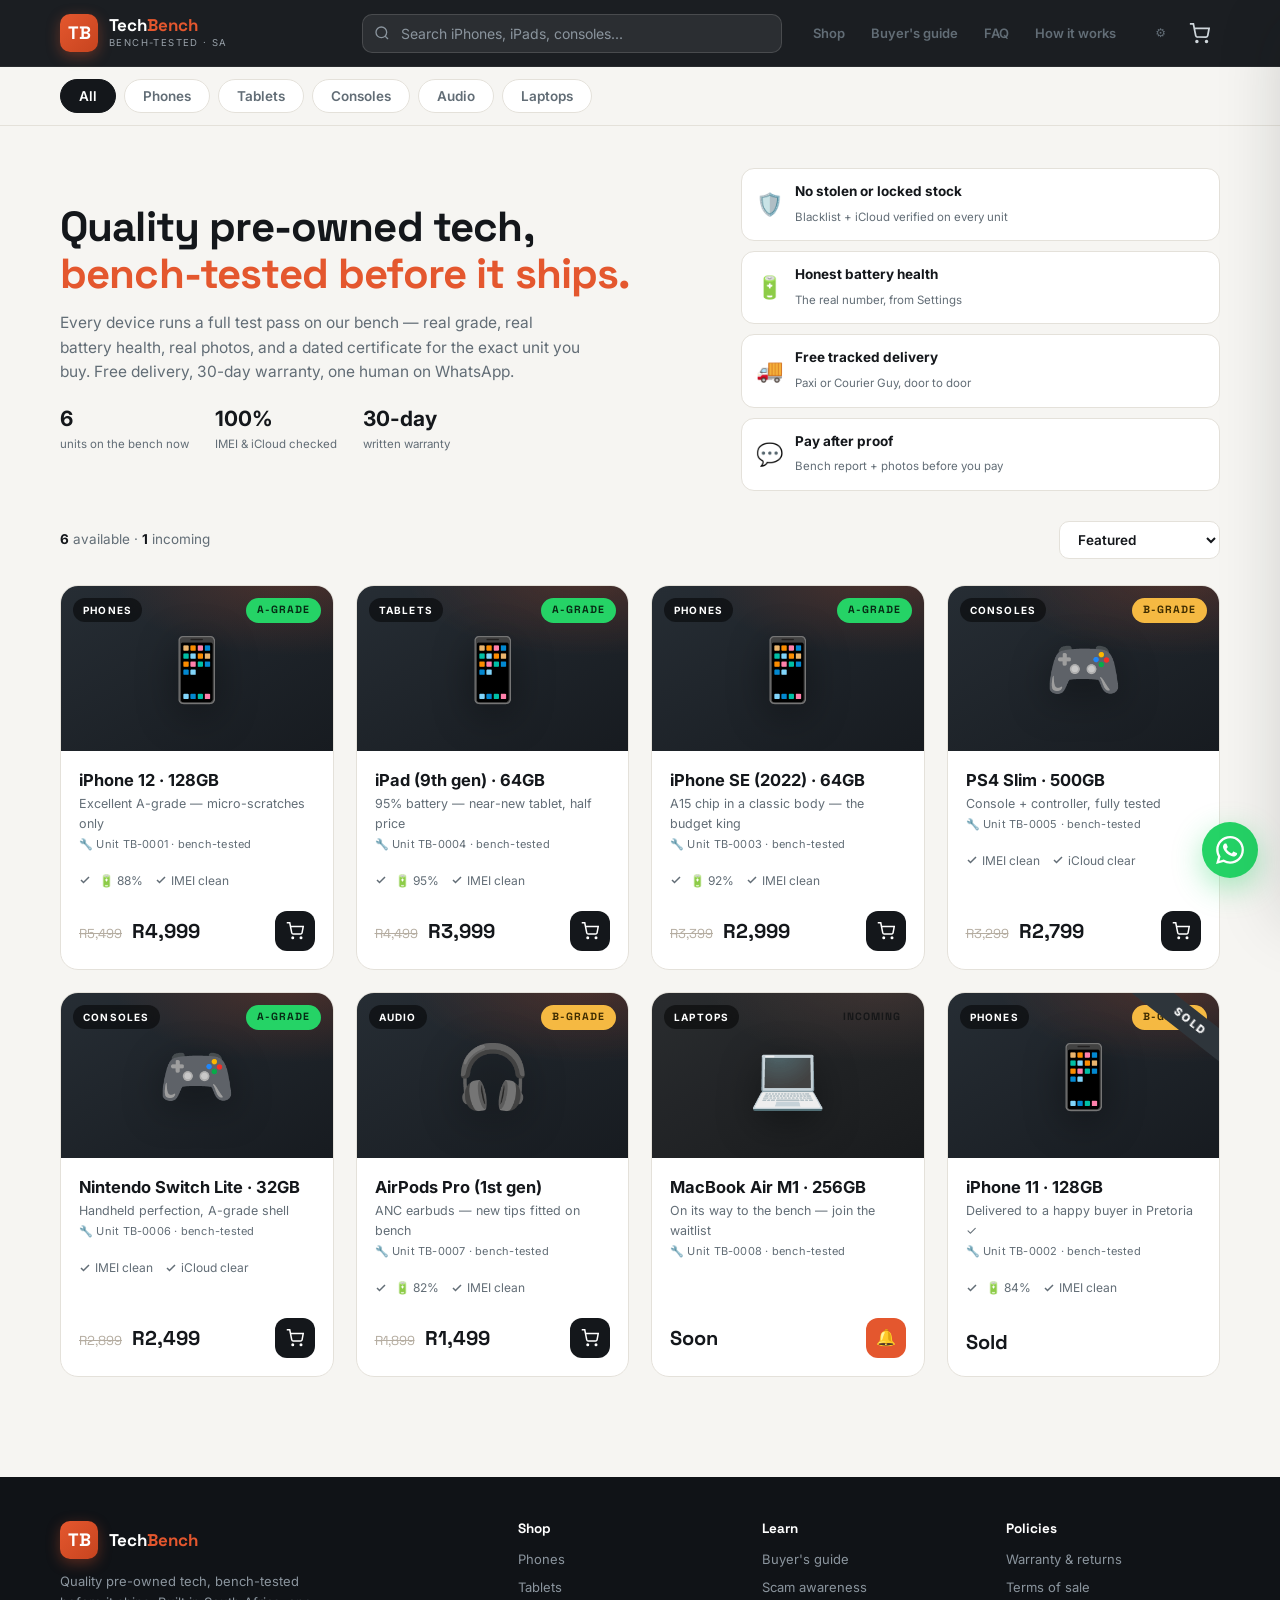
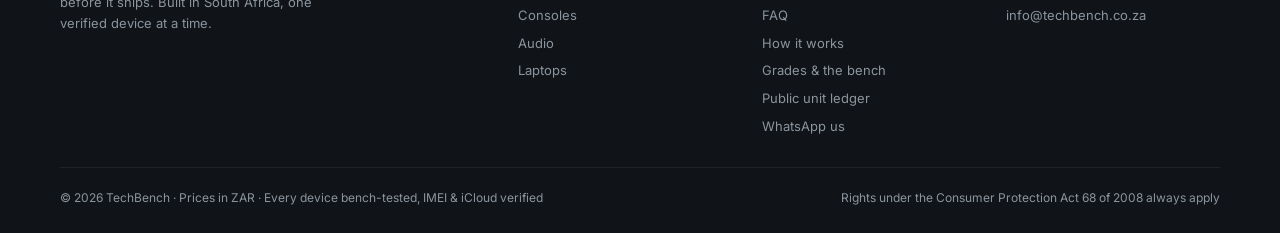
==== commit a329d81c: "Phase 7 (trust layer): public bench certificates per unit + verified reviews section + grade glossar" ====
--- a/index.html
+++ b/index.html
@@ -87,6 +87,8 @@
           <li><a href="#/guide" data-link>Scam awareness</a></li>
           <li><a href="#/faq" data-link>FAQ</a></li>
           <li><a href="#/how" data-link>How it works</a></li>
+          <li><a href="docs/grades.html">Grades &amp; the bench</a></li>
+          <li><a href="certs/index.html">Public unit ledger</a></li>
           <li><a href="https://wa.me/27647928206">WhatsApp us</a></li>
         </ul>
       </div>
@@ -125,6 +127,7 @@
 <div class="toast-wrap" id="toast-wrap"></div>
 
 <script src="js/data.js"></script>
+<script src="js/reviews.js"></script>
 <script src="js/engine.js"></script>
 <script src="js/views/catalog.js"></script>
 <script src="js/views/product.js"></script>
--- a/css/styles.css
+++ b/css/styles.css
@@ -456,6 +456,17 @@
   gap: 10px; margin-top: 12px; font-size: 12px; color: var(--muted);
   flex-wrap: wrap;
 }
+
+
+/* Phase 7 — verified buyer reviews + public certificate links */
+.cert-link { color: var(--bench); font-size: 12.5px; font-weight: 600; text-decoration: underline; }
+.cert-link:hover { color: var(--bench-dark); }
+.verified-badge { font-size: 11px; font-weight: 700; color: var(--green); background: rgba(30,125,70,.08); padding: 3px 10px; border-radius: 99px; letter-spacing: .02em; text-transform: none; }
+.review-item { padding: 14px 0; border-bottom: 1px solid var(--line); }
+.review-item:last-child { border-bottom: none; }
+.review-head { display: flex; align-items: center; justify-content: space-between; gap: 10px; flex-wrap: wrap; }
+.review-stars { font-size: 16px; }
+.review-verified { font-size: 11px; font-weight: 700; color: var(--green); background: rgba(30,125,70,.08); padding: 3px 10px; border-radius: 99px; }
 .btn-small { padding: 6px 12px; font-size: 12px; border-radius: 8px; }
 
 /* grade explainer link */
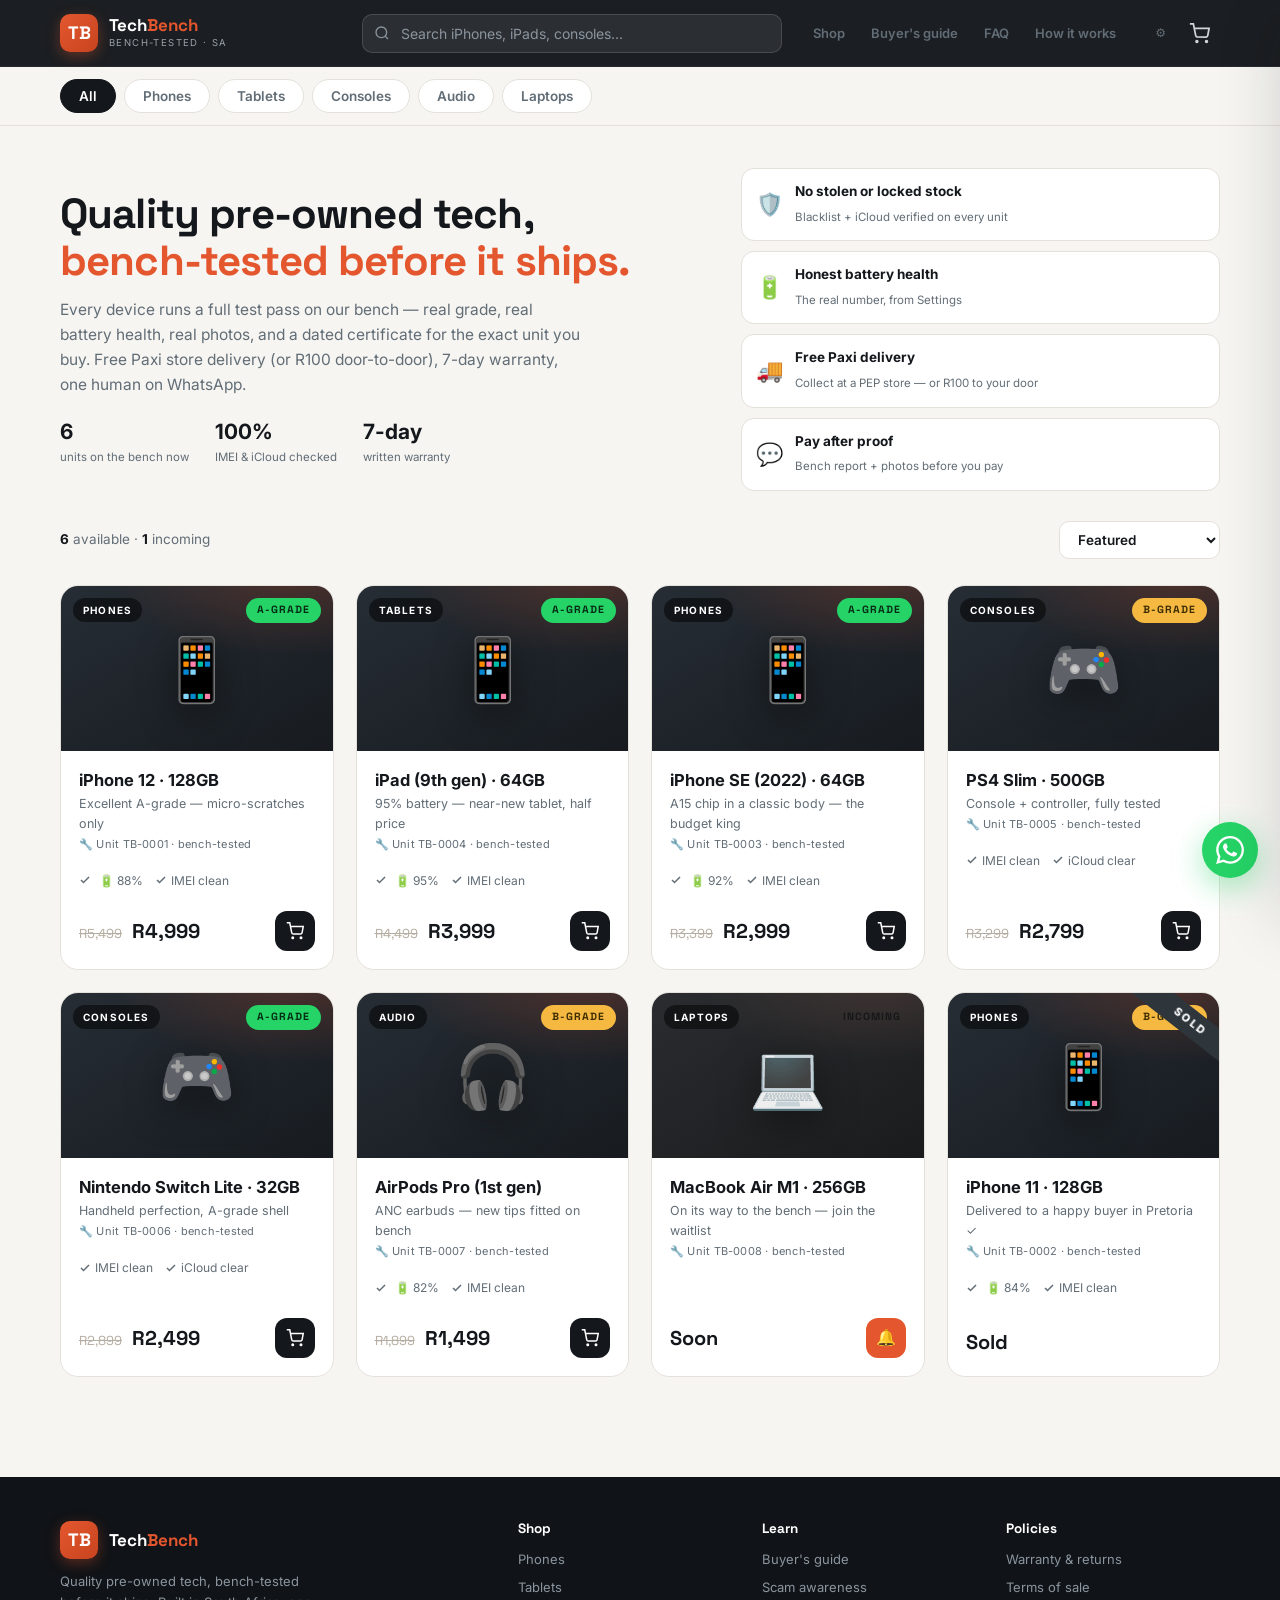
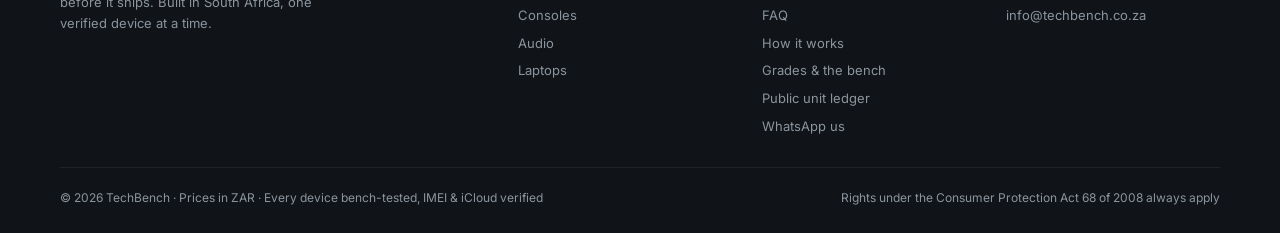
==== commit 4782660c: "Delivery rework (Paxi store-to-store + paid Courier Guy): checkout now charges R100 for Courier Guy " ====
--- a/index.html
+++ b/index.html
@@ -4,10 +4,10 @@
 <meta charset="UTF-8">
 <meta name="viewport" content="width=device-width, initial-scale=1.0">
 <title>TechBench Store — Bench-Tested Pre-Owned Tech, South Africa</title>
-<meta name="description" content="Shop quality pre-owned iPhones, iPads and tech in South Africa. Every device bench-tested, IMEI verified, honest grades, free delivery, warranty. Checkout via WhatsApp.">
+<meta name="description" content="Shop quality pre-owned iPhones, iPads and tech in South Africa. Every device bench-tested, IMEI verified, honest grades, free Paxi delivery, warranty. Checkout via WhatsApp.">
 <meta name="theme-color" content="#14171b">
 <meta property="og:title" content="TechBench Store — Bench-Tested Pre-Owned Tech">
-<meta property="og:description" content="Quality pre-owned tech, bench-tested before it ships. Free delivery, warranty, WhatsApp checkout. WhatsApp 064 792 8206.">
+<meta property="og:description" content="Quality pre-owned tech, bench-tested before it ships. Free Paxi delivery (R100 door-to-door), warranty, WhatsApp checkout. WhatsApp 064 792 8206.">
 <meta property="og:type" content="website">
 <meta property="og:image" content="https://tx0sh1.github.io/techbench/assets/og-cover.png">
 <meta property="og:image:width" content="1200">
@@ -17,7 +17,7 @@
 <meta property="og:locale" content="en_ZA">
 <meta name="twitter:card" content="summary_large_image">
 <meta name="twitter:title" content="TechBench Store — Bench-Tested Pre-Owned Tech">
-<meta name="twitter:description" content="Quality pre-owned tech, bench-tested before it ships. Free delivery, warranty, WhatsApp checkout.">
+<meta name="twitter:description" content="Quality pre-owned tech, bench-tested before it ships. Free Paxi delivery, warranty, WhatsApp checkout.">
 <meta name="twitter:image" content="https://tx0sh1.github.io/techbench/assets/og-cover.png">
 <link rel="icon" href="data:image/svg+xml,<svg xmlns='http://www.w3.org/2000/svg' viewBox='0 0 100 100'><rect width='100' height='100' rx='20' fill='%23e4572e'/><text x='50' y='68' font-size='52' font-weight='bold' font-family='Arial' fill='white' text-anchor='middle'>TB</text></svg>">
 <link rel="preconnect" href="https://fonts.googleapis.com">
--- a/css/styles.css
+++ b/css/styles.css
@@ -353,6 +353,7 @@
 .delivery-opt input { accent-color: var(--orange); }
 .delivery-opt b { display: block; font-size: 14px; }
 .delivery-opt small { color: var(--muted); font-size: 12px; }
+.field-hint { font-size: 11.5px; color: #4c565f; margin-top: 4px; line-height: 1.5; }
 .order-summary { background: var(--paper); border-radius: 14px; padding: 18px; margin: 22px 0; }
 .order-summary h4 { font-size: 14px; margin-bottom: 10px; }
 .os-row { display: flex; justify-content: space-between; font-size: 13.5px; padding: 4px 0; }
